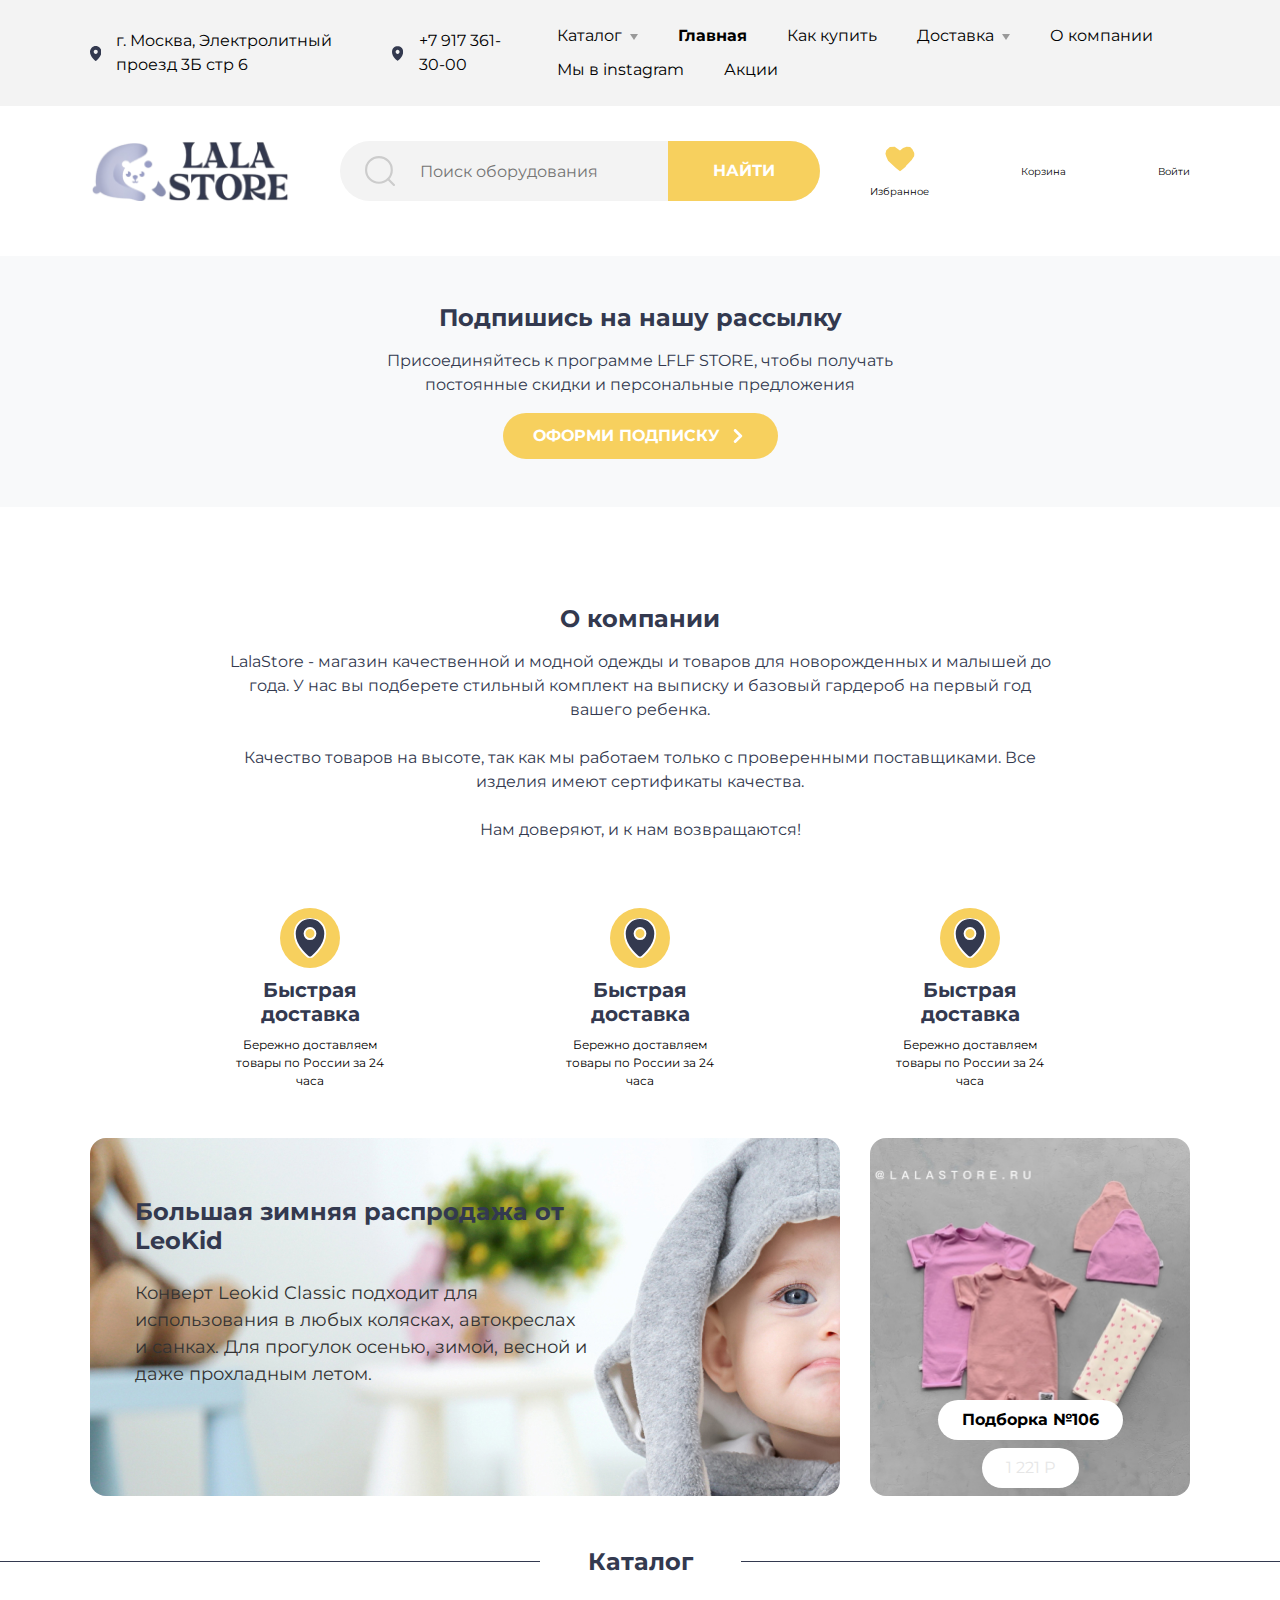
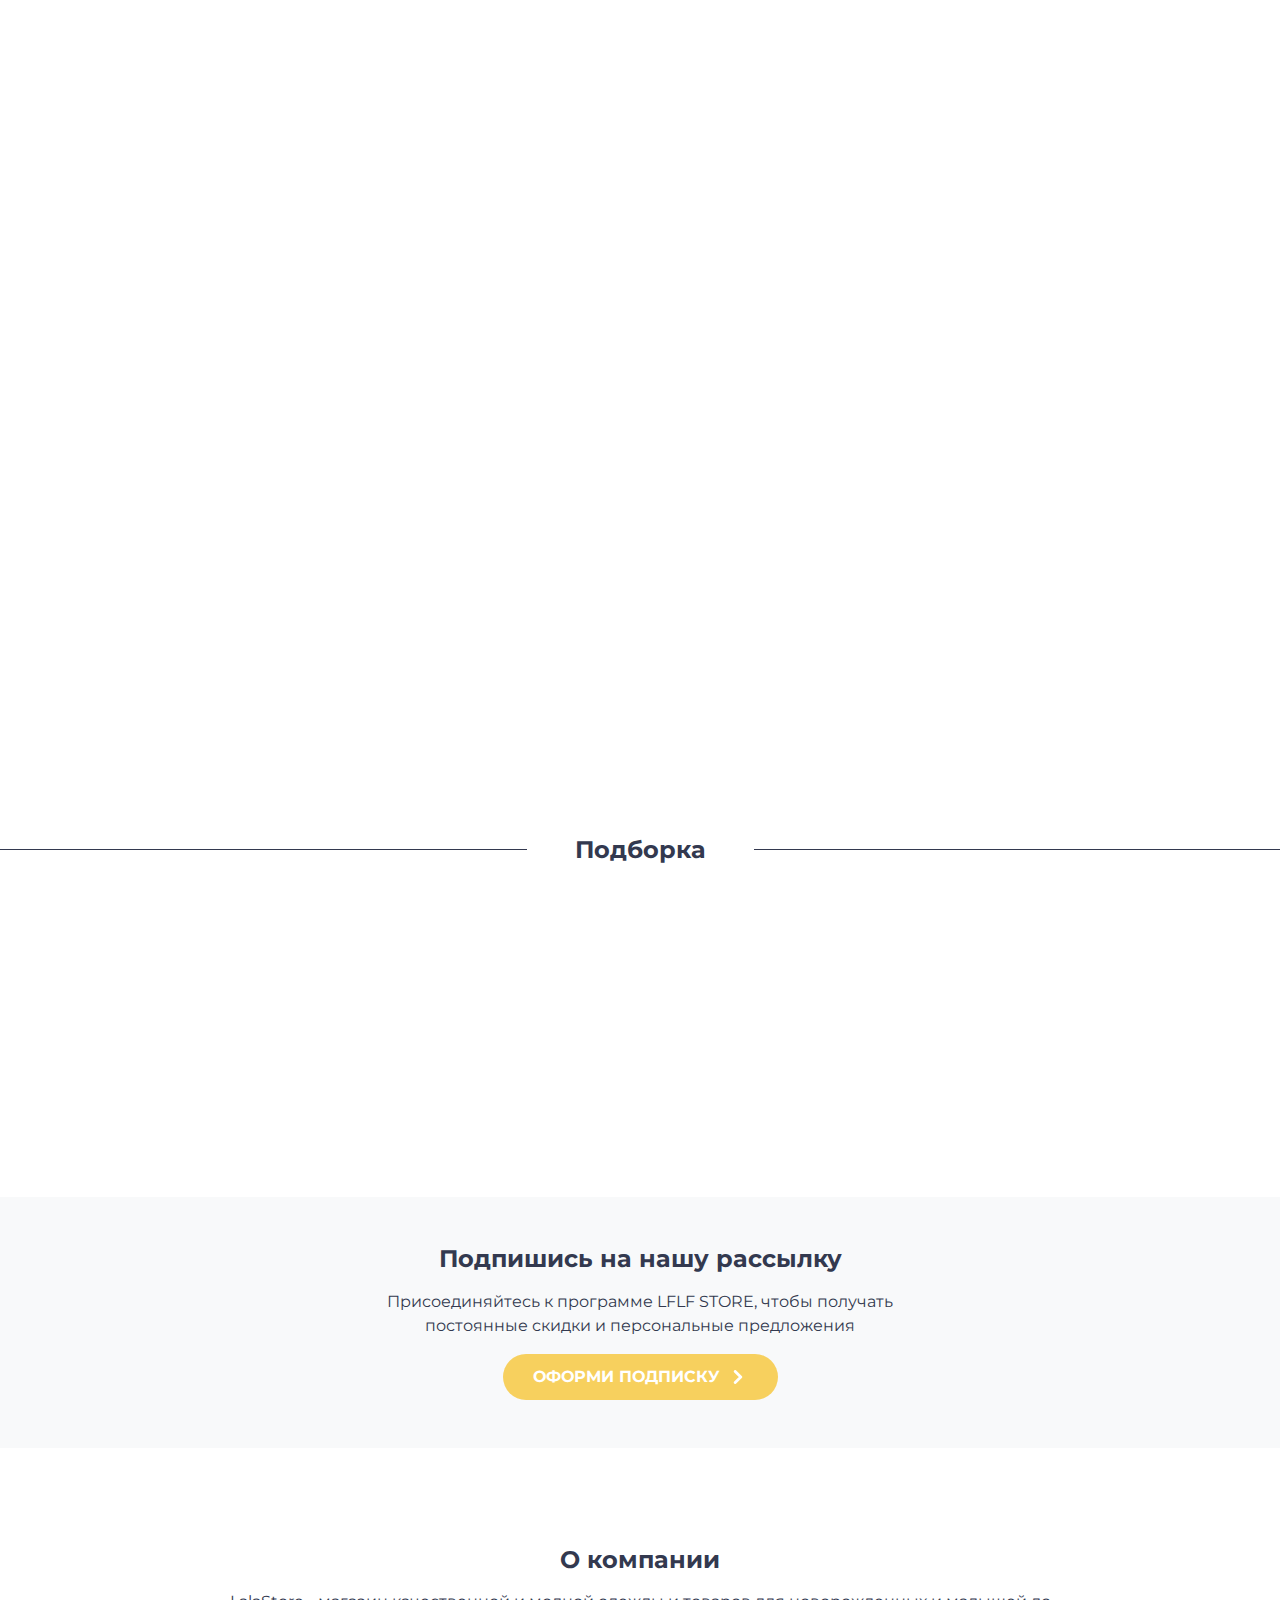
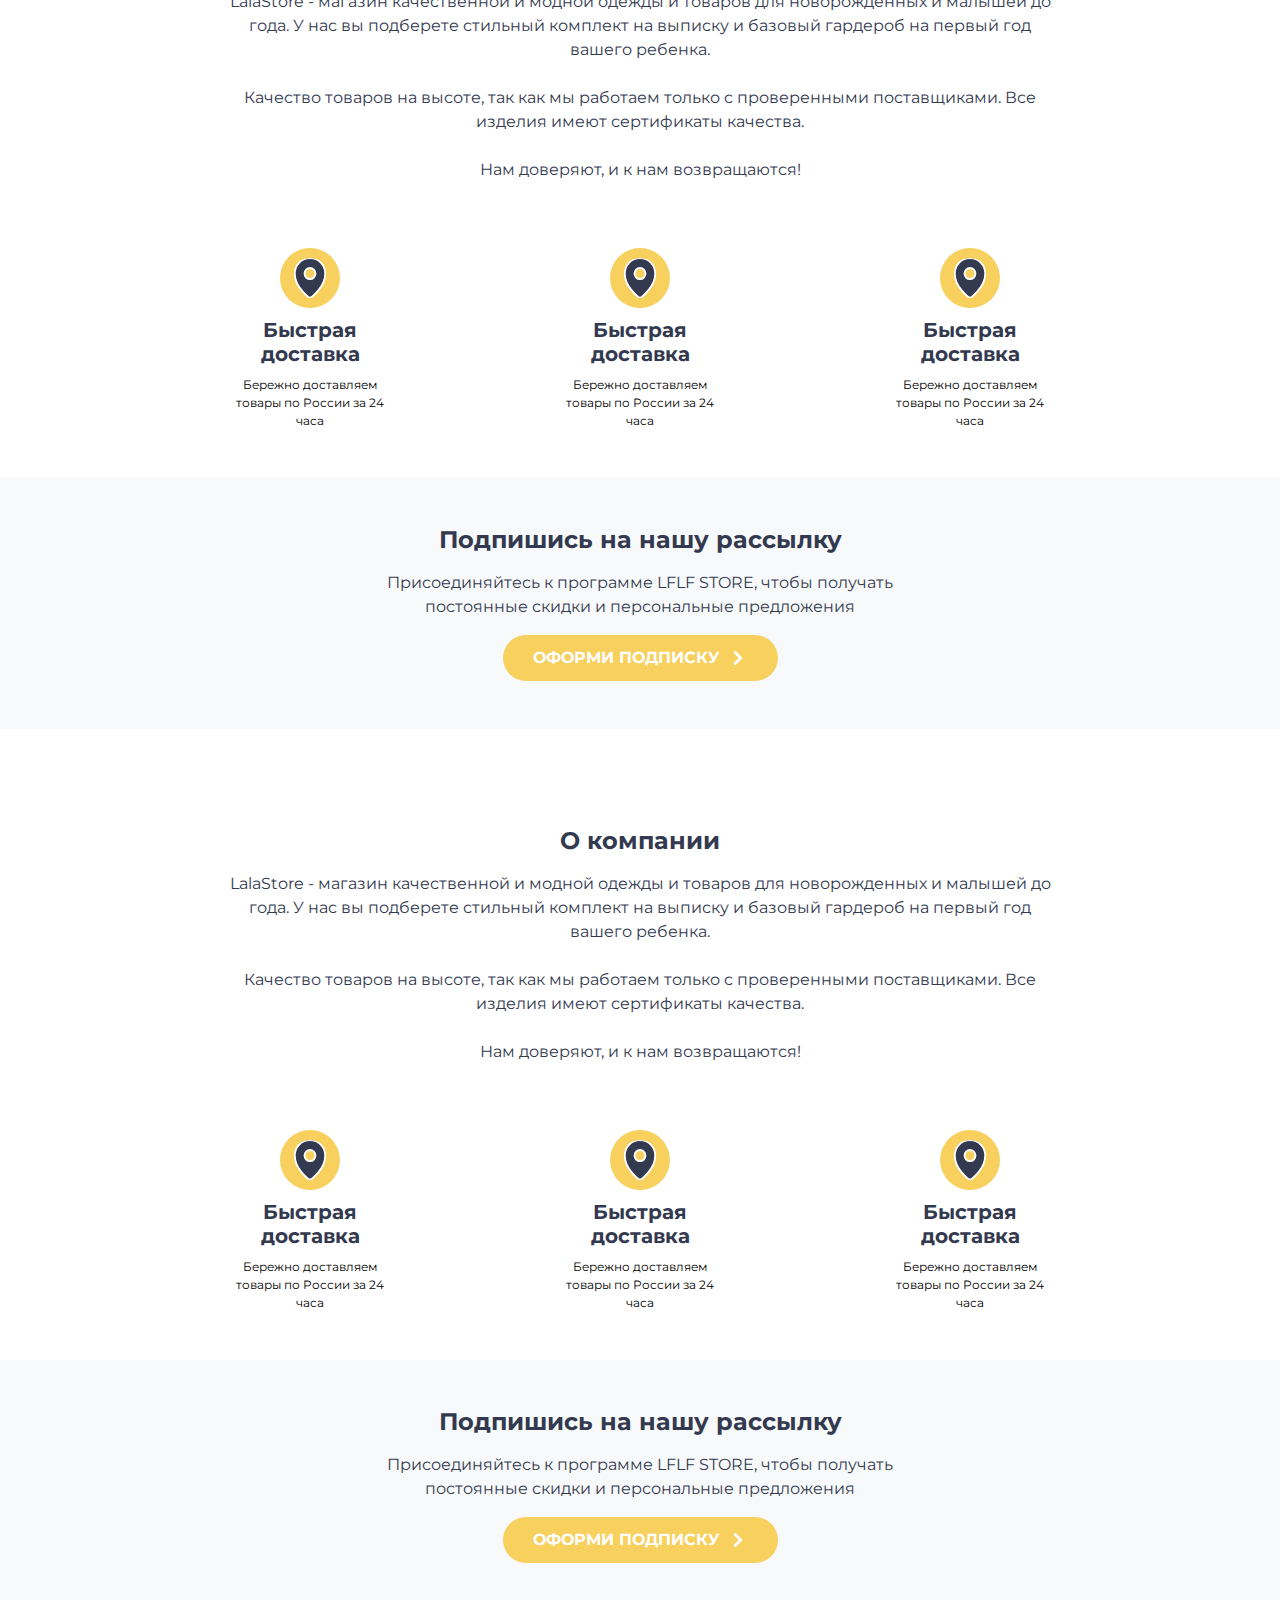
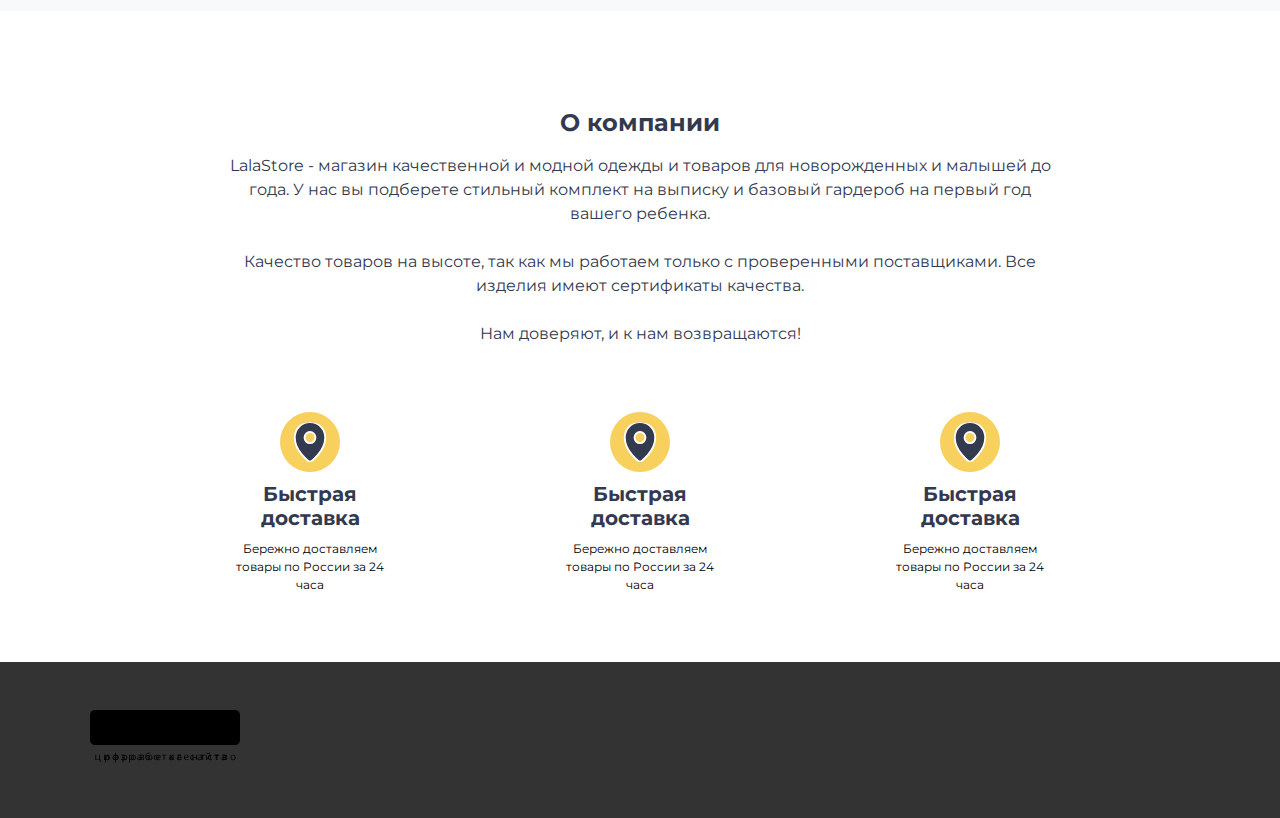
==== assets/index.html @ 89885b4e "first commit" ====
<!DOCTYPE html><html lang="ru"><head><meta charset="utf-8"/><meta name="viewport" content="width=device-width,initial-scale=1,shrink-to-fit=no"/><link rel="preconnect" href="https://fonts.googleapis.com"/><link rel="preconnect" href="https://fonts.gstatic.com" crossorigin="crossorigin"/><link href="css/bootstrap.min.css" rel="stylesheet"/><link href="css/slick.css" rel="stylesheet"/><link href="css/jquery.fancybox.min.css" rel="stylesheet"/><link href="css/styles.min.css" rel="stylesheet"/><link href="css/media.min.css" rel="stylesheet"/><link rel="icon" href="fic.svg" type="image/svg+xml"/><title>Главная страница</title><script src="js/jquery.min.js"></script><script src="js/jquery.fancybox.min.js"></script><script src="js/popper.min.js"></script><script src="js/bootstrap.min.js"></script><script src="js/slick.min.js"></script><script src="js/anime.min.js"></script><script src="js/main.js"></script></head><body class="inner-page"><svg xmlns="http://www.w3.org/2000/svg" style="display:none"><symbol class="bestweb" id="bestweb" viewBox="0 0 151 60"><path class="bw-logo" d="M5.0012 0H145.002C147.752 0 150.002 2.24957 150.002 4.99974V30.0001C150.002 32.7503 147.752 34.9999 145.002 34.9999H5.0012C2.25104 34.9999 0.00146484 32.7503 0.00146484 30.0001V4.99974C0.00146484 2.24957 2.25104 0 5.0012 0V0Z"></path><path class="bw-logo-text" d="M15.0017 11.1831H18.6564C20.3725 11.1831 21.6141 11.434 22.3811 11.9357C23.1482 12.4374 23.5317 13.2286 23.5317 14.312C23.5317 15.0617 23.3174 15.6817 22.8914 16.1687C22.4625 16.6557 21.8403 16.9717 21.0188 17.1163V17.2019C22.9821 17.5296 23.9668 18.539 23.9668 20.2276C23.9668 21.358 23.574 22.2408 22.7919 22.8754C22.0126 23.5098 20.919 23.8259 19.5142 23.8259H15.0017V11.1831V11.1831ZM16.5058 16.5967H18.9827C20.0457 16.5967 20.8105 16.4346 21.2756 16.1069C21.7408 15.782 21.9732 15.233 21.9732 14.4597C21.9732 13.7513 21.7164 13.2405 21.1968 12.9247C20.6775 12.6118 19.8495 12.4522 18.7171 12.4522H16.5058V16.5967V16.5967ZM16.5058 17.8425V22.5716H19.2032C20.2486 22.5716 21.0338 22.3737 21.5625 21.9811C22.0912 21.5854 22.3536 20.9655 22.3536 20.1241C22.3536 19.3389 22.0849 18.7635 21.5444 18.3944C21.0066 18.0257 20.1851 17.8425 19.0793 17.8425H16.5058V17.8425ZM41.0224 23.8259H33.8093V11.1831H41.0224V12.4876H35.3134V16.5612H40.6745V17.8601H35.3134V22.5123H41.0224V23.8259V23.8259ZM58.2528 20.4609C58.2528 21.5738 57.8389 22.4415 57.0143 23.0645C56.1869 23.687 55.0663 23.9999 53.6493 23.9999C52.1183 23.9999 50.9374 23.8052 50.1125 23.4186V22.0018C50.6412 22.2201 51.2212 22.3944 51.8462 22.5211C52.4715 22.6481 53.0909 22.7099 53.7037 22.7099C54.7066 22.7099 55.4618 22.5242 55.9695 22.152C56.4769 21.7801 56.7303 21.2637 56.7303 20.5995C56.7303 20.1627 56.6399 19.8024 56.4616 19.5221C56.2804 19.2446 55.9783 18.9849 55.5584 18.7485C55.1358 18.5126 54.4954 18.2439 53.6343 17.946C52.4293 17.5236 51.5684 17.0247 51.055 16.449C50.5383 15.8736 50.2786 15.1207 50.2786 14.191C50.2786 13.217 50.6534 12.4434 51.4023 11.8649C52.1515 11.2894 53.1422 11 54.3775 11C55.661 11 56.8454 11.2302 57.9237 11.6939L57.4554 12.9721C56.3893 12.535 55.3501 12.3167 54.3412 12.3167C53.5439 12.3167 52.9217 12.482 52.4746 12.8153C52.0248 13.1521 51.8011 13.6152 51.8011 14.2088C51.8011 14.6485 51.8825 15.0056 52.0486 15.286C52.2147 15.5666 52.4928 15.8234 52.8854 16.0564C53.2782 16.2897 53.8792 16.5465 54.6856 16.83C56.042 17.3023 56.9783 17.8099 57.4854 18.3502C57.9962 18.8933 58.2528 19.5961 58.2528 20.4609V20.4609ZM71.9435 23.8259H70.4394V12.4876H66.3433V11.1831H76.0423V12.4876H71.9434V23.8259H71.9435ZM96.3421 23.8259H94.8559L92.2463 15.3599C92.1222 14.9852 91.9833 14.5127 91.8293 13.9401C91.6754 13.3703 91.5969 13.0279 91.5907 12.9128C91.4608 13.6745 91.2556 14.507 90.9716 15.4101L88.4402 23.8259H86.9543L83.5108 11.1831H85.1024L87.1473 18.9908C87.4314 20.0858 87.6369 21.0777 87.7667 21.9663C87.9269 20.9124 88.1624 19.8792 88.4765 18.8698L90.7936 11.1831H92.388L94.8196 18.9406C95.1036 19.8319 95.3423 20.8413 95.5385 21.9663C95.6502 21.1486 95.8619 20.1508 96.1729 18.973L98.2084 11.1831H99.8035L96.3421 23.8259ZM116.107 23.8259H108.894V11.1831H116.107V12.4876H110.398V16.5612H115.759V17.8601H110.398V22.5123H116.107V23.8259V23.8259ZM126.037 11.1831H129.691C131.407 11.1831 132.649 11.4339 133.416 11.9357C134.183 12.4374 134.567 13.2286 134.567 14.312C134.567 15.0617 134.352 15.6817 133.926 16.1687C133.498 16.6556 132.875 16.9717 132.054 17.1163V17.2019C134.017 17.5296 135.002 18.539 135.002 20.2276C135.002 21.358 134.609 22.2407 133.827 22.8754C133.047 23.5098 131.954 23.8259 130.549 23.8259H126.037V11.1831V11.1831ZM127.541 16.5967H130.018C131.081 16.5967 131.845 16.4345 132.31 16.1069C132.776 15.782 133.008 15.2329 133.008 14.4596C133.008 13.7513 132.751 13.2405 132.232 12.9247C131.713 12.6117 130.885 12.4521 129.752 12.4521H127.541V16.5967V16.5967ZM127.541 17.8425V22.5715H130.239C131.283 22.5715 132.069 22.3737 132.597 21.9811C133.126 21.5854 133.389 20.9654 133.389 20.1241C133.389 19.3389 133.12 18.7635 132.579 18.3944C132.042 18.0256 131.22 17.8425 130.114 17.8425H127.541V17.8425Z"></path><path class="bw-text" d="M10.5589 51.9481H9.749V50.0983H5.34058V44.7464H6.15043V49.3998H8.99215V44.7464H9.80229V49.3998H10.5589V51.9481ZM14.8457 44.7465V48.1398L14.8105 49.0282L14.7958 49.3065L17.6922 44.7465H18.7022V50.0983H17.9457V46.8265L17.9607 46.1816L17.9839 45.5484L15.094 50.0983H14.084V44.7465H14.8457V44.7465ZM28.6374 47.4181C28.6374 48.2283 28.4075 48.8731 27.9474 49.3533C27.4857 49.8332 26.8425 50.1082 26.0156 50.1765V52.5001H25.214V50.1765C24.4073 50.115 23.7692 49.8383 23.3006 49.3465C22.8323 48.855 22.5973 48.2115 22.5973 47.4181C22.5973 46.6066 22.8306 45.9634 23.2975 45.4832C23.7658 45.005 24.4141 44.7331 25.2441 44.6682V42.5H26.0156V44.6682C26.8323 44.7433 27.4741 45.0248 27.9392 45.5132C28.4041 46.0016 28.6374 46.6366 28.6374 47.4181L28.6374 47.4181ZM23.4475 47.4181C23.4475 48.0432 23.5906 48.5333 23.8775 48.8865C24.164 49.2416 24.619 49.4483 25.244 49.5067V45.3466C24.6425 45.4032 24.1924 45.5983 23.8942 45.935C23.5957 46.2732 23.4474 46.7667 23.4474 47.4181L23.4475 47.4181ZM27.7975 47.4181C27.7975 46.1717 27.2042 45.4832 26.0156 45.3565V49.5067C26.6342 49.4449 27.0857 49.2365 27.3709 48.8833C27.6558 48.5282 27.7975 48.04 27.7975 47.4181L27.7975 47.4181ZM35.0275 50.1966C34.6792 50.1966 34.3608 50.1317 34.0726 50.0033C33.7843 49.8749 33.5425 49.6765 33.3474 49.41H33.2893C33.3276 49.7215 33.3474 50.0183 33.3474 50.2984V52.5001H32.5376V44.7465H33.1958L33.3092 45.4798H33.3474C33.5558 45.1867 33.7976 44.9749 34.0743 44.8448C34.3509 44.715 34.6692 44.6481 35.0275 44.6481C35.7376 44.6481 36.2841 44.8916 36.6708 45.3766C37.056 45.8616 37.2493 46.5416 37.2493 47.4181C37.2493 48.2966 37.0526 48.98 36.6609 49.4667C36.2677 49.9531 35.7243 50.1966 35.0275 50.1966ZM34.9093 45.3383C34.3625 45.3383 33.9677 45.4883 33.7242 45.7916C33.4792 46.0949 33.3542 46.5765 33.3474 47.2367V47.4181C33.3474 48.1699 33.4724 48.7082 33.7242 49.0316C33.9742 49.355 34.3759 49.5166 34.9292 49.5166C35.3926 49.5166 35.7543 49.3298 36.016 48.9551C36.2776 48.5817 36.4091 48.065 36.4091 47.4082C36.4091 46.7398 36.2776 46.2281 36.016 45.8715C35.7543 45.5149 35.3858 45.3383 34.9093 45.3383V45.3383ZM45.7677 47.4181C45.7677 48.29 45.5477 48.9715 45.1095 49.4616C44.6696 49.9517 44.0629 50.1966 43.2879 50.1966C42.8095 50.1966 42.3845 50.0832 42.0129 49.8582C41.6427 49.6348 41.3561 49.3117 41.1546 48.8916C40.9511 48.4715 40.851 47.9799 40.851 47.4181C40.851 46.545 41.0696 45.865 41.5061 45.3783C41.9412 44.8916 42.5478 44.6481 43.3211 44.6481C44.0712 44.6481 44.6645 44.8981 45.1061 45.3964C45.5477 45.8948 45.7677 46.5683 45.7677 47.4181V47.4181ZM41.6912 47.4181C41.6912 48.1015 41.8278 48.6217 42.1011 48.98C42.3743 49.3383 42.776 49.5166 43.3078 49.5166C43.8379 49.5166 44.2412 49.3383 44.5162 48.9834C44.7912 48.6265 44.9278 48.1049 44.9278 47.4181C44.9278 46.7367 44.7912 46.2199 44.5162 45.8667C44.2413 45.5149 43.8345 45.3383 43.2979 45.3383C42.7661 45.3383 42.3661 45.5115 42.0963 45.8599C41.8261 46.2083 41.6912 46.7282 41.6912 47.4181V47.4181ZM54.0131 46.0898C54.0131 46.4382 53.913 46.7015 53.7129 46.8832C53.5131 47.0632 53.2313 47.1848 52.8713 47.2466V47.29C53.3262 47.3532 53.6596 47.4867 53.8696 47.6917C54.0797 47.8966 54.1846 48.1801 54.1846 48.5401C54.1846 49.0384 54.0012 49.4233 53.6347 49.6932C53.2679 49.9633 52.7347 50.0983 52.0314 50.0983H49.673V44.7465H52.0212C53.3495 44.7465 54.0131 45.1949 54.0131 46.0898V46.0898ZM53.373 48.4865C53.373 48.1965 53.263 47.9865 53.0445 47.8549C52.8245 47.7231 52.4597 47.6565 51.9529 47.6565H50.4828V49.4199H51.973C52.9061 49.4199 53.373 49.1081 53.373 48.4865ZM53.2231 46.1683C53.2231 45.9067 53.1213 45.7233 52.9212 45.6133C52.7213 45.505 52.418 45.45 52.0113 45.45H50.4828V46.9583H51.8545C52.3562 46.9583 52.7097 46.8965 52.9147 46.7732C53.1196 46.6499 53.2231 46.4484 53.2231 46.1683V46.1683ZM62.4629 47.4181C62.4629 48.29 62.2429 48.9715 61.8047 49.4616C61.3647 49.9517 60.7581 50.1966 59.9831 50.1966C59.5047 50.1966 59.0797 50.0832 58.7081 49.8582C58.3379 49.6348 58.0513 49.3117 57.8498 48.8916C57.6463 48.4715 57.5462 47.9799 57.5462 47.4181C57.5462 46.545 57.7647 45.865 58.2013 45.3783C58.6364 44.8916 59.243 44.6481 60.0163 44.6481C60.7663 44.6481 61.3597 44.8981 61.8013 45.3964C62.2429 45.8948 62.4629 46.5683 62.4629 47.4181V47.4181ZM58.3864 47.4181C58.3864 48.1015 58.523 48.6217 58.7963 48.98C59.0695 49.3383 59.4712 49.5166 60.003 49.5166C60.5331 49.5166 60.9364 49.3383 61.2114 48.9834C61.4863 48.6265 61.623 48.1049 61.623 47.4181C61.623 46.7367 61.4863 46.2199 61.2114 45.8667C60.9364 45.5149 60.5297 45.3383 59.9931 45.3383C59.4613 45.3383 59.0613 45.5115 58.7915 45.8599C58.5213 46.2083 58.3864 46.7282 58.3864 47.4181L58.3864 47.4181ZM68.6283 50.1966C67.8365 50.1966 67.2132 49.9548 66.7565 49.4732C66.2982 48.9916 66.0697 48.3232 66.0697 47.4666C66.0697 46.6032 66.2815 45.9183 66.7064 45.4098C67.1316 44.9032 67.7016 44.6481 68.4182 44.6481C69.0883 44.6481 69.6198 44.8698 70.0099 45.31C70.4016 45.7516 70.5966 46.3333 70.5966 47.0567V47.5683H66.9099C66.9266 48.1965 67.0848 48.6733 67.385 48.9998C67.6866 49.325 68.1115 49.4883 68.6583 49.4883C69.2332 49.4883 69.8032 49.3683 70.3665 49.1266V49.85C70.0799 49.9733 69.8097 50.0617 69.5532 50.115C69.2981 50.1683 68.99 50.1966 68.6283 50.1966ZM68.4083 45.3281C67.9783 45.3281 67.6364 45.4682 67.3816 45.7482C67.1248 46.0283 66.9748 46.4149 66.9297 46.9099H69.7264C69.7264 46.3982 69.6133 46.0065 69.3848 45.7349C69.1566 45.4633 68.8315 45.3281 68.4083 45.3281ZM82.948 50.0983L82.7882 49.3366H82.7482C82.4815 49.6717 82.2147 49.8981 81.9497 50.0183C81.6849 50.1365 81.3533 50.1966 80.9564 50.1966C80.4263 50.1966 80.0099 50.06 79.7081 49.785C79.4081 49.5115 79.2565 49.1232 79.2565 48.6183C79.2565 47.5383 80.1213 46.9717 81.8499 46.9198L82.7581 46.89V46.5584C82.7581 46.1383 82.6683 45.8282 82.4866 45.6283C82.3066 45.4282 82.0183 45.3281 81.6197 45.3281C81.1747 45.3281 80.6698 45.465 80.1066 45.7383L79.858 45.1184C80.1213 44.9749 80.4099 44.8616 80.7248 44.7816C81.0381 44.7 81.3533 44.6583 81.6699 44.6583C82.3066 44.6583 82.78 44.8 83.0881 45.0832C83.3948 45.3667 83.5498 45.8216 83.5498 46.4467V50.0983H82.9481L82.948 50.0983ZM81.118 49.5265C81.6214 49.5265 82.0183 49.3882 82.3066 49.1115C82.5948 48.8349 82.7383 48.4482 82.7383 47.9499V47.4666L81.9281 47.5C81.2833 47.5233 80.8181 47.6233 80.5349 47.8016C80.2497 47.9782 80.1066 48.2549 80.1066 48.6282C80.1066 48.9216 80.1948 49.145 80.3731 49.2983C80.5499 49.45 80.7982 49.5265 81.118 49.5265ZM90.9247 45.4398H88.513V50.0983H87.7031V44.7465H90.9247V45.4398H90.9247ZM96.63 50.1966C95.8383 50.1966 95.215 49.9548 94.7583 49.4732C94.2999 48.9916 94.0715 48.3232 94.0715 47.4666C94.0715 46.6032 94.2832 45.9183 94.7081 45.4098C95.1333 44.9032 95.7034 44.6481 96.42 44.6481C97.0901 44.6481 97.6216 44.8698 98.0116 45.31C98.4034 45.7516 98.5984 46.3333 98.5984 47.0567V47.5683H94.9116C94.9284 48.1965 95.0866 48.6733 95.3867 48.9998C95.6884 49.325 96.1132 49.4883 96.66 49.4883C97.2349 49.4883 97.805 49.3683 98.3682 49.1266V49.85C98.0816 49.9733 97.8115 50.0617 97.5549 50.115C97.2998 50.1683 96.9917 50.1966 96.63 50.1966ZM96.41 45.3281C95.98 45.3281 95.6382 45.4682 95.3833 45.7482C95.1265 46.0283 94.9765 46.4149 94.9315 46.9099H97.7281C97.7281 46.3982 97.615 46.0065 97.3866 45.7349C97.1584 45.4633 96.8333 45.3281 96.41 45.3281ZM103.273 44.7465V46.9884H106.272V44.7465H107.082V50.0983H106.272V47.6866H103.273V50.0983H102.463V44.7465H103.273ZM114.893 45.4398H113.155V50.0983H112.343V45.4398H110.625V44.7465H114.893V45.4398ZM120.477 50.1966C119.702 50.1966 119.102 49.9582 118.677 49.48C118.252 49.0032 118.04 48.3283 118.04 47.4567C118.04 46.5615 118.255 45.8698 118.687 45.3817C119.119 44.8933 119.733 44.6481 120.53 44.6481C120.787 44.6481 121.045 44.6764 121.302 44.7314C121.558 44.7867 121.76 44.8533 121.907 44.9265L121.658 45.6167C121.478 45.545 121.283 45.4849 121.072 45.4381C120.86 45.3899 120.673 45.3667 120.51 45.3667C119.424 45.3667 118.88 46.06 118.88 47.4465C118.88 48.1049 119.012 48.6084 119.279 48.9599C119.544 49.3117 119.937 49.4882 120.457 49.4882C120.904 49.4882 121.36 49.3916 121.829 49.2V49.9183C121.472 50.1034 121.02 50.1966 120.477 50.1966V50.1966ZM129.19 45.4398H127.452V50.0983H126.64V45.4398H124.922V44.7465H129.19V45.4398ZM137.074 46.0898C137.074 46.4382 136.974 46.7015 136.774 46.8832C136.574 47.0632 136.292 47.1848 135.932 47.2466V47.29C136.387 47.3532 136.72 47.4867 136.93 47.6917C137.14 47.8966 137.245 48.1801 137.245 48.5401C137.245 49.0384 137.062 49.4233 136.695 49.6932C136.329 49.9633 135.795 50.0983 135.092 50.0983H132.734V44.7465H135.082C136.41 44.7465 137.074 45.1949 137.074 46.0898V46.0898ZM136.434 48.4865C136.434 48.1965 136.324 47.9865 136.105 47.8549C135.885 47.7231 135.52 47.6565 135.014 47.6565H133.544V49.4199H135.034C135.967 49.4199 136.434 49.1081 136.434 48.4865ZM136.284 46.1683C136.284 45.9067 136.182 45.7233 135.982 45.6133C135.782 45.505 135.479 45.45 135.072 45.45H133.544V46.9583H134.915C135.417 46.9583 135.77 46.8965 135.975 46.7732C136.18 46.6499 136.284 46.4484 136.284 46.1683V46.1683ZM145.524 47.4181C145.524 48.29 145.304 48.9715 144.865 49.4616C144.425 49.9517 143.819 50.1966 143.044 50.1966C142.565 50.1966 142.14 50.0832 141.769 49.8582C141.399 49.6348 141.112 49.3116 140.911 48.8916C140.707 48.4715 140.607 47.9799 140.607 47.4181C140.607 46.545 140.825 45.865 141.262 45.3783C141.697 44.8916 142.304 44.6481 143.077 44.6481C143.827 44.6481 144.42 44.8981 144.862 45.3964C145.304 45.8948 145.524 46.5683 145.524 47.4181V47.4181ZM141.447 47.4181C141.447 48.1015 141.584 48.6217 141.857 48.98C142.13 49.3383 142.532 49.5166 143.064 49.5166C143.594 49.5166 143.997 49.3383 144.272 48.9834C144.547 48.6265 144.684 48.1049 144.684 47.4181C144.684 46.7367 144.547 46.2199 144.272 45.8667C143.997 45.5149 143.59 45.3383 143.054 45.3383C142.522 45.3383 142.122 45.5115 141.852 45.8599C141.582 46.2083 141.447 46.7282 141.447 47.4181V47.4181Z"></path><path class="bw-text-hover" d="M17.5637 50.1966C17.2153 50.1966 16.897 50.1317 16.6087 50.0033C16.3204 49.8749 16.0786 49.6765 15.8836 49.41H15.8255C15.8637 49.7216 15.8836 50.0184 15.8836 50.2984V52.5001H15.0737V44.7465H15.7319L15.8453 45.4798H15.8836C16.0919 45.1867 16.3337 44.9749 16.6104 44.8448C16.8871 44.715 17.2054 44.6481 17.5637 44.6481C18.2738 44.6481 18.8203 44.8916 19.2069 45.3766C19.5921 45.8616 19.7855 46.5417 19.7855 47.4181C19.7855 48.2966 19.5887 48.98 19.197 49.4667C18.8038 49.9531 18.2604 50.1966 17.5637 50.1966ZM17.4455 45.3384C16.8987 45.3384 16.5038 45.4883 16.2603 45.7916C16.0154 46.0949 15.8904 46.5765 15.8836 47.2367V47.4181C15.8836 48.1699 16.0086 48.7082 16.2603 49.0316C16.5103 49.355 16.912 49.5166 17.4653 49.5166C17.9288 49.5166 18.2905 49.3298 18.5521 48.9551C18.8138 48.5818 18.9453 48.065 18.9453 47.4082C18.9453 46.7398 18.8138 46.2281 18.5521 45.8715C18.2905 45.5149 17.922 45.3383 17.4455 45.3383V45.3384ZM26.9755 50.0983L26.8157 49.3366H26.7757C26.509 49.6717 26.2422 49.8982 25.9772 50.0183C25.7124 50.1365 25.3808 50.1966 24.9839 50.1966C24.4538 50.1966 24.0374 50.06 23.7355 49.7851C23.4356 49.5115 23.284 49.1232 23.284 48.6183C23.284 47.5383 24.1488 46.9717 25.8774 46.9198L26.7856 46.89V46.5584C26.7856 46.1383 26.6958 45.8282 26.5141 45.6283C26.3341 45.4282 26.0458 45.3282 25.6472 45.3282C25.2022 45.3282 24.6973 45.4651 24.1341 45.7383L23.8855 45.1184C24.1488 44.975 24.4374 44.8616 24.7523 44.7816C25.0656 44.7 25.3808 44.6583 25.6974 44.6583C26.3341 44.6583 26.8074 44.8001 27.1156 45.0832C27.4223 45.3667 27.5773 45.8217 27.5773 46.4467V50.0983H26.9755ZM25.1455 49.5265C25.6489 49.5265 26.0458 49.3882 26.3341 49.1115C26.6223 48.8349 26.7658 48.4482 26.7658 47.9499V47.4666L25.9556 47.5C25.3107 47.5233 24.8456 47.6234 24.5624 47.8017C24.2772 47.9783 24.1341 48.2549 24.1341 48.6282C24.1341 48.9216 24.2222 49.145 24.4005 49.2984C24.5774 49.45 24.8257 49.5265 25.1455 49.5265ZM32.7506 46.9683C33.7622 46.9683 34.2691 46.6882 34.2691 46.1284C34.2691 45.6017 33.8589 45.3384 33.0388 45.3384C32.7874 45.3384 32.5606 45.3599 32.3557 45.4067C32.1508 45.4515 31.8806 45.5433 31.549 45.6799L31.2607 45.02C31.814 44.7731 32.4189 44.6481 33.0723 44.6481C33.6874 44.6481 34.1724 44.7748 34.5273 45.0282C34.8822 45.28 35.0605 45.6232 35.0605 46.0601C35.0605 46.6599 34.7257 47.0516 34.059 47.2367V47.2767C34.4689 47.3966 34.7691 47.5684 34.9573 47.7917C35.1456 48.0148 35.2405 48.2932 35.2405 48.6282C35.2405 49.1232 35.0407 49.5084 34.6424 49.7834C34.2438 50.0583 33.6922 50.1966 32.989 50.1966C32.2191 50.1966 31.6224 50.0799 31.2023 49.85V49.1067C31.799 49.3865 32.4008 49.5265 33.0091 49.5265C33.4774 49.5265 33.8323 49.4466 34.0707 49.285C34.3108 49.1249 34.4307 48.8916 34.4307 48.59C34.4307 47.9683 33.9241 47.6565 32.9124 47.6565H32.1689V46.9683H32.7506H32.7506ZM41.5323 50.1966C41.1839 50.1966 40.8656 50.1317 40.5773 50.0033C40.289 49.8749 40.0472 49.6765 39.8522 49.41H39.7941C39.8324 49.7216 39.8522 50.0184 39.8522 50.2984V52.5001H39.0423V44.7465H39.7005L39.8139 45.4798H39.8522C40.0605 45.1867 40.3023 44.9749 40.579 44.8448C40.8557 44.715 41.174 44.6481 41.5323 44.6481C42.2424 44.6481 42.7889 44.8916 43.1755 45.3766C43.5607 45.8616 43.7541 46.5417 43.7541 47.4181C43.7541 48.2966 43.5573 48.98 43.1656 49.4667C42.7724 49.9531 42.229 50.1966 41.5323 50.1966ZM41.4141 45.3384C40.8673 45.3384 40.4724 45.4883 40.2289 45.7916C39.984 46.0949 39.859 46.5765 39.8522 47.2367V47.4181C39.8522 48.1699 39.9772 48.7082 40.2289 49.0316C40.4789 49.355 40.8806 49.5166 41.4339 49.5166C41.8974 49.5166 42.2591 49.3298 42.5207 48.9551C42.7824 48.5818 42.9139 48.065 42.9139 47.4082C42.9139 46.7398 42.7824 46.2281 42.5207 45.8715C42.2591 45.5149 41.8906 45.3383 41.4141 45.3383V45.3384ZM50.9442 50.0983L50.7843 49.3366H50.7443C50.4776 49.6717 50.2108 49.8982 49.9458 50.0183C49.681 50.1365 49.3494 50.1966 48.9525 50.1966C48.4225 50.1966 48.006 50.06 47.7041 49.7851C47.4042 49.5115 47.2526 49.1232 47.2526 48.6183C47.2526 47.5383 48.1174 46.9717 49.846 46.9198L50.7542 46.89V46.5584C50.7542 46.1383 50.6644 45.8282 50.4827 45.6283C50.3027 45.4282 50.0144 45.3282 49.6158 45.3282C49.1708 45.3282 48.6659 45.4651 48.1027 45.7383L47.8541 45.1184C48.1174 44.975 48.406 44.8616 48.7209 44.7816C49.0342 44.7 49.3494 44.6583 49.666 44.6583C50.3027 44.6583 50.776 44.8001 51.0842 45.0832C51.3909 45.3667 51.546 45.8217 51.546 46.4467V50.0983H50.9442ZM49.1141 49.5265C49.6175 49.5265 50.0144 49.3882 50.3027 49.1115C50.591 48.8349 50.7344 48.4482 50.7344 47.9499V47.4666L49.9242 47.5C49.2793 47.5233 48.8142 47.6234 48.531 47.8017C48.2458 47.9783 48.1027 48.2549 48.1027 48.6282C48.1027 48.9216 48.1908 49.145 48.3691 49.2984C48.546 49.45 48.7943 49.5265 49.1141 49.5265H49.1141ZM55.4209 46.89C55.4209 45.7182 55.5927 44.8049 55.9377 44.1484C56.2826 43.4933 56.8292 43.0831 57.5792 42.9198C58.5093 42.7217 59.3293 42.5615 60.0394 42.4365L60.191 43.15C59.0609 43.3382 58.2541 43.4882 57.7691 43.5999C57.2977 43.7064 56.9425 43.9599 56.7075 44.3615C56.4709 44.7615 56.341 45.3066 56.3192 45.9966H56.3776C56.5791 45.7233 56.8394 45.5081 57.1591 45.3517C57.4777 45.1966 57.8108 45.1184 58.1592 45.1184C58.8177 45.1184 59.3293 45.3315 59.6975 45.7582C60.066 46.1834 60.2492 46.7749 60.2492 47.5298C60.2492 48.3666 60.036 49.02 59.6094 49.49C59.1825 49.96 58.5892 50.1966 57.8275 50.1966C57.076 50.1966 56.4859 49.9084 56.0593 49.3315C55.6343 48.7549 55.4209 47.9417 55.4209 46.89ZM57.9009 49.5166C58.8942 49.5166 59.3891 48.8834 59.3891 47.6182C59.3891 46.4098 58.9392 45.8066 58.0375 45.8066C57.7909 45.8066 57.5509 45.8582 57.3227 45.96C57.0925 46.0632 56.8824 46.1984 56.6925 46.3682C56.5026 46.5365 56.3543 46.7117 56.2509 46.89C56.2509 47.7467 56.3858 48.3983 56.6559 48.8465C56.9258 49.2932 57.3408 49.5166 57.9009 49.5166V49.5166ZM68.7627 47.4181C68.7627 48.2901 68.5427 48.9715 68.1045 49.4616C67.6645 49.9517 67.0579 50.1966 66.2829 50.1966C65.8044 50.1966 65.3795 50.0833 65.0079 49.8582C64.6377 49.6348 64.3511 49.3117 64.1496 48.8916C63.946 48.4715 63.846 47.98 63.846 47.4181C63.846 46.5451 64.0645 45.865 64.5011 45.3783C64.9362 44.8916 65.5428 44.6481 66.3161 44.6481C67.0661 44.6481 67.6594 44.8981 68.1011 45.3965C68.5427 45.8948 68.7627 46.5683 68.7627 47.4181ZM64.6862 47.4181C64.6862 48.1016 64.8228 48.6217 65.096 48.98C65.3693 49.3383 65.771 49.5166 66.3028 49.5166C66.8329 49.5166 67.2362 49.3383 67.5112 48.9834C67.7861 48.6265 67.9228 48.105 67.9228 47.4181C67.9228 46.7367 67.7861 46.2199 67.5112 45.8667C67.2362 45.5149 66.8295 45.3384 66.2929 45.3384C65.7611 45.3384 65.3611 45.5115 65.0913 45.8599C64.8211 46.2083 64.6862 46.7282 64.6862 47.4181ZM76.1778 45.4398H74.4396V50.0983H73.6278V45.4398H71.9097V44.7465H76.1778V45.4398ZM82.8415 44.7465H83.7299L81.4196 47.33L83.9198 50.0983H82.973L80.5313 47.3884V50.0983H79.7214V44.7465H80.5313V47.3498L82.8415 44.7465V44.7465ZM90.6847 50.0983L90.5248 49.3366H90.4848C90.2181 49.6717 89.9514 49.8982 89.6863 50.0183C89.4216 50.1365 89.0899 50.1966 88.6931 50.1966C88.163 50.1966 87.7466 50.06 87.4447 49.7851C87.1448 49.5115 86.9931 49.1232 86.9931 48.6183C86.9931 47.5383 87.858 46.9717 89.5865 46.9198L90.4948 46.89V46.5584C90.4948 46.1383 90.4049 45.8282 90.2232 45.6283C90.0432 45.4282 89.7549 45.3282 89.3564 45.3282C88.9113 45.3282 88.4065 45.4651 87.8432 45.7383L87.5946 45.1184C87.858 44.975 88.1465 44.8616 88.4615 44.7816C88.7747 44.7 89.0899 44.6583 89.4065 44.6583C90.0432 44.6583 90.5166 44.8001 90.8247 45.0832C91.1314 45.3667 91.2865 45.8217 91.2865 46.4467V50.0983H90.6847V50.0983ZM88.8546 49.5265C89.3581 49.5265 89.7549 49.3882 90.0432 49.1115C90.3315 48.8349 90.4749 48.4482 90.4749 47.9499V47.4666L89.6648 47.5C89.0199 47.5233 88.5547 47.6234 88.2715 47.8017C87.9864 47.9783 87.8432 48.2549 87.8432 48.6282C87.8432 48.9216 87.9314 49.145 88.1097 49.2984C88.2866 49.45 88.5349 49.5265 88.8546 49.5265L88.8546 49.5265ZM102.775 50.1966C101.999 50.1966 101.4 49.9583 100.974 49.4801C100.55 49.0033 100.338 48.3283 100.338 47.4567C100.338 46.5615 100.553 45.8699 100.985 45.3817C101.416 44.8933 102.031 44.6481 102.828 44.6481C103.085 44.6481 103.343 44.6765 103.6 44.7315C103.856 44.7867 104.058 44.8533 104.204 44.9265L103.956 45.6167C103.776 45.545 103.581 45.4849 103.37 45.4381C103.158 45.3899 102.971 45.3667 102.808 45.3667C101.721 45.3667 101.178 46.06 101.178 47.4465C101.178 48.105 101.309 48.6084 101.576 48.9599C101.841 49.3117 102.235 49.4883 102.755 49.4883C103.201 49.4883 103.658 49.3916 104.126 49.2V49.9183C103.77 50.1034 103.318 50.1966 102.775 50.1966ZM111.17 50.0983L111.01 49.3366H110.97C110.703 49.6717 110.436 49.8982 110.171 50.0183C109.906 50.1365 109.575 50.1966 109.178 50.1966C108.648 50.1966 108.231 50.06 107.929 49.7851C107.63 49.5115 107.478 49.1232 107.478 48.6183C107.478 47.5383 108.343 46.9717 110.071 46.9198L110.98 46.89V46.5584C110.98 46.1383 110.89 45.8282 110.708 45.6283C110.528 45.4282 110.24 45.3282 109.841 45.3282C109.396 45.3282 108.891 45.4651 108.328 45.7383L108.079 45.1184C108.343 44.975 108.631 44.8616 108.946 44.7816C109.26 44.7 109.575 44.6583 109.891 44.6583C110.528 44.6583 111.001 44.8001 111.31 45.0832C111.616 45.3667 111.771 45.8217 111.771 46.4467V50.0983H111.17V50.0983ZM109.339 49.5265C109.843 49.5265 110.24 49.3882 110.528 49.1115C110.816 48.8349 110.96 48.4482 110.96 47.9499V47.4666L110.15 47.5C109.505 47.5233 109.04 47.6234 108.756 47.8017C108.471 47.9783 108.328 48.2549 108.328 48.6282C108.328 48.9216 108.416 49.145 108.594 49.2984C108.771 49.45 109.02 49.5265 109.339 49.5265L109.339 49.5265ZM116.686 44.7465V48.1398L116.651 49.0282L116.636 49.3066L119.533 44.7465H120.543V50.0983H119.786V46.8265L119.801 46.1817L119.825 45.5484L116.935 50.0983H115.925V44.7465H116.686ZM118.215 44.0384C117.613 44.0384 117.173 43.9216 116.896 43.69C116.62 43.4567 116.465 43.0732 116.433 42.54H117.195C117.223 42.8782 117.311 43.1149 117.46 43.2484C117.608 43.3816 117.866 43.4482 118.235 43.4482C118.57 43.4482 118.818 43.3765 118.978 43.2333C119.14 43.0899 119.238 42.8583 119.275 42.54H120.041C120.001 43.0533 119.838 43.4315 119.548 43.675C119.258 43.9165 118.813 44.0384 118.215 44.0384ZM128.355 45.4398H126.616V50.0983H125.804V45.4398H124.086V44.7465H128.355V45.4398ZM135.188 50.0983L135.028 49.3366H134.988C134.721 49.6717 134.455 49.8982 134.19 50.0183C133.925 50.1365 133.593 50.1966 133.196 50.1966C132.666 50.1966 132.25 50.06 131.948 49.7851C131.648 49.5115 131.496 49.1232 131.496 48.6183C131.496 47.5383 132.361 46.9717 134.09 46.9198L134.998 46.89V46.5584C134.998 46.1383 134.908 45.8282 134.727 45.6283C134.547 45.4282 134.258 45.3282 133.86 45.3282C133.415 45.3282 132.91 45.4651 132.347 45.7383L132.098 45.1184C132.361 44.975 132.65 44.8616 132.965 44.7816C133.278 44.7 133.593 44.6583 133.91 44.6583C134.547 44.6583 135.02 44.8001 135.328 45.0832C135.635 45.3667 135.79 45.8217 135.79 46.4467V50.0983H135.188H135.188ZM133.358 49.5265C133.861 49.5265 134.258 49.3882 134.547 49.1115C134.835 48.8349 134.978 48.4482 134.978 47.9499V47.4666L134.168 47.5C133.523 47.5233 133.058 47.6234 132.775 47.8017C132.49 47.9783 132.347 48.2549 132.347 48.6282C132.347 48.9216 132.435 49.145 132.613 49.2984C132.79 49.45 133.038 49.5265 133.358 49.5265Z"></path></symbol><symbol id="loop" viewBox="0 0 0.821796 0.821796"><circle fill="none" stroke-width="0.0587039" stroke-linecap="round" stroke-linejoin="round" cx="0.381559" cy="0.381559" r="0.352206"></circle><line fill="none" stroke-width="0.0587039" stroke-linecap="round" stroke-linejoin="round" x1="0.631017" y1="0.631017" x2="0.792444" y2="0.792444"></line></symbol><symbol id="pag-left" viewBox="0 0 0.0425541 0.0709229"><polyline fill="none" stroke-width="0.0141854" stroke-linecap="round" stroke-linejoin="round" points="0.0354615,0.0638302 0.00709269,0.0354615 0.0354615,0.00709269 "></polyline></symbol><symbol id="pag-dleft" viewBox="0 0 0.257072 0.160644"><polyline fill="none" stroke-width="0.0321306" stroke-linecap="round" stroke-linejoin="round" points="0.241007,0.144579 0.17675,0.080322 0.241007,0.0160653 "></polyline><polyline fill="none" stroke-width="0.0321306" stroke-linecap="round" stroke-linejoin="round" points="0.080322,0.144579 0.0160653,0.080322 0.080322,0.0160653 "></polyline></symbol><symbol id="pag-right" viewBox="0 0 0.043166 0.0719427"><polyline fill="none" stroke-width="0.0143894" stroke-linecap="round" stroke-linejoin="round" points="0.00719468,0.064748 0.0359714,0.0359714 0.00719468,0.00719468 "></polyline></symbol><symbol id="pag-dright" viewBox="0 0 0.265605 0.165976"><polyline fill="none" stroke-width="0.0331971" stroke-linecap="round" stroke-linejoin="round" points="0.0165986,0.149378 0.0829882,0.0829882 0.0165986,0.0165986 "></polyline><polyline fill="none" stroke-width="0.0331971" stroke-linecap="round" stroke-linejoin="round" points="0.182617,0.149378 0.249007,0.0829882 0.182617,0.0165986 "></polyline></symbol><symbol id="marker" viewBox="0 0 16 21"><path fill-rule="evenodd" clip-rule="evenodd" d="M7.67086 20.8937L8 20.4171L7.67086 20.8937ZM8.32914 20.8937L8.33143 20.8925L8.33714 20.8884L8.35429 20.875L8.42172 20.8254C8.47886 20.7823 8.56229 20.7193 8.66743 20.6364C8.87771 20.4719 9.176 20.2298 9.532 19.9189C10.4665 19.1035 11.3404 18.2182 12.1463 17.2705C14.0366 15.0386 16 11.853 16 8.21117C16 6.03529 15.1577 3.94692 13.6583 2.40688C12.9172 1.64468 12.0357 1.03963 11.0646 0.626557C10.0935 0.213485 9.05201 0.000547374 8 0C6.94803 0.00047096 5.90654 0.213317 4.93546 0.626288C3.96438 1.03926 3.08289 1.6442 2.34171 2.4063C0.840814 3.94985 -0.00100744 6.03685 9.0481e-07 8.21175C9.0481e-07 11.853 1.96343 15.0386 3.85371 17.2705C4.65964 18.2182 5.53348 19.1035 6.468 19.9189C6.82457 20.2298 7.12229 20.4719 7.33257 20.6364C7.43571 20.7176 7.53991 20.7973 7.64514 20.8756L7.66343 20.8884L7.66857 20.8925L7.67086 20.8937C7.868 21.0354 8.132 21.0354 8.32914 20.8937ZM8 20.4171L8.32914 20.8937L8 20.4171ZM10.8571 8.16684C10.8571 8.9404 10.5561 9.68228 10.0203 10.2293C9.48449 10.7763 8.75776 11.0836 8 11.0836C7.24224 11.0836 6.51551 10.7763 5.9797 10.2293C5.44388 9.68228 5.14286 8.9404 5.14286 8.16684C5.14286 7.39327 5.44388 6.65139 5.9797 6.1044C6.51551 5.55741 7.24224 5.25011 8 5.25011C8.75776 5.25011 9.48449 5.55741 10.0203 6.1044C10.5561 6.65139 10.8571 7.39327 10.8571 8.16684Z" fill="#33394F"></path></symbol><symbol id="fav" viewBox="0 0 34 28"><path d="M11 0L16.5 4L17 4.5L20.5 1.5L24.5 0L28.5 0.5L31 3L33 7C33.4 7.8 33.1667 10 33 11L30 15.5C27.8333 17.6667 23.5 22.1 23.5 22.5C23.5 22.9 19.1667 26.3333 17 28L12 24L3.5 16L1.5 11.5L0.5 8L1.5 4L5.5 0.5L11 0Z"></path></symbol><symbol id="cart"></symbol><symbol id="user"></symbol></svg><div class="wrapper"> <header class="header"><div class="header__top"><div class="container"><div class="d-flex justify-content-between align-items-center gap-5 py-4"><div class="header__info d-flex align-items-center gap-4"><div class="contact-item"> <svg width="16px" height="21px"><use xlink:href="#marker"></use></svg><span>г. Москва, Электролитный проезд 3Б стр 6</span></div><div class="contact-item"> <svg width="16px" height="21px"><use xlink:href="#marker"></use></svg><span>+7 917 361-30-00</span></div></div><div class="header__nav"> <ul class="nav"> <li><a class="hover-main dropdown" href="#" type="button" data-bs-toggle="dropdown" aria-expanded="false">Каталог </a><ul class="dropdown-menu"> <li><a class="dropdown-item" href="#">Ссылка</a></li><li><a class="dropdown-item" href="#">Ссылка Длинная</a></li><li><a class="dropdown-item" href="#">Ссылка Очень Очень длинная</a></li><li><a class="dropdown-item" href="#">Ссылка</a></li><li><a class="dropdown-item" href="#">Ссылка</a></li></ul></li><li><a class="hover-main active" href="#">Главная </a></li><li><a class="hover-main" href="#">Как купить </a></li><li><a class="hover-main dropdown" href="#" type="button" data-bs-toggle="dropdown" aria-expanded="false">Доставка</a><ul class="dropdown-menu"> <li><a class="dropdown-item" href="#">Ссылка</a></li><li><a class="dropdown-item" href="#">Ссылка</a></li><li><a class="dropdown-item" href="#">Ссылка</a></li><li><a class="dropdown-item" href="#">Ссылка</a></li><li><a class="dropdown-item" href="#">Ссылка</a></li></ul></li><li><a class="hover-main" href="#">О компании</a></li><li><a class="hover-main" href="#">Мы в instagram</a></li><li><a class="hover-main" href="#">Акции</a></li></ul></div></div></div></div><div class="container"><div class="header__line"> <div class="header__logo"> <a class="logo" href="#"><img src="images/logo.png" alt=""/></a></div><div class="header__search"> <form class="search-form" action="/search/" method="GET"><svg class="icon size--30-25" width="40px" height="40px"><use xlink:href="#loop"></use></svg><input class="hover-outline-second hover-bg-white" type="text" name="q" placeholder="Поиск оборудования"/><button class="hover" type="submit">Найти</button></form></div><div class="header__control"> <div class="control"> <a class="control__item hover hover-main" href="#"><svg class="icon-fill color-accent size--30-25" width="40px" height="40px"><use xlink:href="#fav"></use></svg><span>Избранное</span></a><a class="control__item" href="#"><span>Корзина</span></a><a class="control__item" href="#"><span>Войти</span></a></div></div></div></div></header><main><section class="bg-light"><div class="container"><div class="d-flex flex-column align-items-center gap-3 w-50 mx-auto py-5 text-center"><h4 class="color-main fs--32-24 bold">Подпишись на нашу рассылку</h4><p class="color-main">Присоединяйтесь к программе LFLF STORE, чтобы получать постоянные скидки и персональные предложения</p><a class="btn-main hover-main ease" href="#"> <span class="lh-100">Оформи подписку</span><svg class="icon" width="20px" height="14px"><use xlink:href="#pag-right"></use></svg></a></div></div></section><section class="about"><div class="container"> <div class="d-flex flex-column align-items-center gap-3 w-75 mx-auto py-5 text-center"><h4 class="color-main fs--32-24 bold">О компании</h4><p class="color-main">LalaStore - магазин качественной и модной одежды и товаров для новорожденных и малышей до года. У нас вы подберете стильный комплект на выписку и базовый гардероб на первый год вашего ребенка.<br><br>Качество товаров на высоте, так как мы работаем только с проверенными поставщиками. Все изделия имеют сертификаты качества.
<br><br>Нам доверяют, и к нам возвращаются!</p><div class="about"> <div class="about__item"> <svg class="icon color-white size--60-40" width="40px" height="40px"><use xlink:href="#marker"></use></svg><h5 class="fs--16-12 color-main bold">Быстрая доставка</h5><span class="fs--14-12">Бережно доставляем товары по России за 24 часа</span></div><div class="about__item"> <svg class="icon color-white size--60-40" width="40px" height="40px"><use xlink:href="#marker"></use></svg><h5 class="fs--16-12 color-main bold">Быстрая доставка</h5><span class="fs--14-12">Бережно доставляем товары по России за 24 часа</span></div><div class="about__item"> <svg class="icon color-white size--60-40" width="40px" height="40px"><use xlink:href="#marker"></use></svg><h5 class="fs--16-12 color-main bold">Быстрая доставка</h5><span class="fs--14-12">Бережно доставляем товары по России за 24 часа</span></div></div></div></div></section><div class="container"><div class="main-banner"> <a class="banner banner__lg" href="#"><div class="banner__text"> <h1 class="fs--36-24 color-main bold">Большая зимняя распродажа от LeoKid</h1><span class="fs--18-14 color-dark">Конверт Leokid Classic подходит для использования в любых колясках, автокреслах и санках. Для прогулок осенью, зимой, весной и даже прохладным летом.</span></div></a><a class="banner banner__xs d-flex flex-column justify-content-end align-items-center gap-2 p-2 hover-main" href="#"><div class="bg-white radius-main bold py-2 px-4">Подборка №106</div><div class="bg-white radius-main color-second py-2 px-4">1 221 Р</div></a></div></div><section class="my-5"><div class="seporate mb-4"><span class="color-main fs--36-24 bold text-center px-5">Каталог</span></div><div class="container"><div class="main-catalog"><div><img src="images/cat.jpg" alt=""/><a class="dropdown dropdown--white" href="#" type="button" data-bs-toggle="dropdown" aria-expanded="false">Аксессуары </a><ul class="dropdown-menu"> <li><a class="dropdown-item" href="#">Ссылка</a></li><li><a class="dropdown-item" href="#">Ссылка Длинная</a></li><li><a class="dropdown-item" href="#">Ссылка Очень Очень длинная</a></li><li><a class="dropdown-item" href="#">Ссылка</a></li><li><a class="dropdown-item" href="#">Ссылка</a></li></ul></div><div><img src="images/cat.jpg" alt=""/><a class="dropdown dropdown--white" href="#" type="button" data-bs-toggle="dropdown" aria-expanded="false">Аксессуары </a><ul class="dropdown-menu"> <li><a class="dropdown-item" href="#">Ссылка</a></li><li><a class="dropdown-item" href="#">Ссылка Длинная</a></li><li><a class="dropdown-item" href="#">Ссылка Очень Очень длинная</a></li><li><a class="dropdown-item" href="#">Ссылка</a></li><li><a class="dropdown-item" href="#">Ссылка</a></li></ul></div><div><img src="images/cat.jpg" alt=""/><a class="dropdown dropdown--white" href="#" type="button" data-bs-toggle="dropdown" aria-expanded="false">Аксессуары </a><ul class="dropdown-menu"> <li><a class="dropdown-item" href="#">Ссылка</a></li><li><a class="dropdown-item" href="#">Ссылка Длинная</a></li><li><a class="dropdown-item" href="#">Ссылка Очень Очень длинная</a></li><li><a class="dropdown-item" href="#">Ссылка</a></li><li><a class="dropdown-item" href="#">Ссылка</a></li></ul></div><div><img src="images/cat.jpg" alt=""/><a class="dropdown dropdown--white" href="#" type="button" data-bs-toggle="dropdown" aria-expanded="false">Аксессуары </a><ul class="dropdown-menu"> <li><a class="dropdown-item" href="#">Ссылка</a></li><li><a class="dropdown-item" href="#">Ссылка Длинная</a></li><li><a class="dropdown-item" href="#">Ссылка Очень Очень длинная</a></li><li><a class="dropdown-item" href="#">Ссылка</a></li><li><a class="dropdown-item" href="#">Ссылка</a></li></ul></div><div><img src="images/cat.jpg" alt=""/><a class="dropdown dropdown--white" href="#" type="button" data-bs-toggle="dropdown" aria-expanded="false">Аксессуары </a><ul class="dropdown-menu"> <li><a class="dropdown-item" href="#">Ссылка</a></li><li><a class="dropdown-item" href="#">Ссылка Длинная</a></li><li><a class="dropdown-item" href="#">Ссылка Очень Очень длинная</a></li><li><a class="dropdown-item" href="#">Ссылка</a></li><li><a class="dropdown-item" href="#">Ссылка</a></li></ul></div></div></div></section><section class="my-5"><div class="seporate mb-4"><span class="color-main fs--36-24 bold text-center px-5">Подборка</span></div><div class="container"> <div class="recomend"><a class="recomend-item" href="#"><img src="images/ban2.jpg" alt=""/><span>Подборка №106</span></a><a class="recomend-item" href="#"><img src="images/ban2.jpg" alt=""/><span>Подборка №106</span></a><a class="recomend-item" href="#"><img src="images/ban2.jpg" alt=""/><span>Подборка №106</span></a><a class="recomend-item" href="#"><img src="images/ban2.jpg" alt=""/><span>Подборка №106</span></a><a class="recomend-item" href="#"><img src="images/ban2.jpg" alt=""/><span>Подборка №106</span></a></div></div></section><section class="bg-light"><div class="container"><div class="d-flex flex-column align-items-center gap-3 w-50 mx-auto py-5 text-center"><h4 class="color-main fs--32-24 bold">Подпишись на нашу рассылку</h4><p class="color-main">Присоединяйтесь к программе LFLF STORE, чтобы получать постоянные скидки и персональные предложения</p><a class="btn-main hover-main ease" href="#"> <span class="lh-100">Оформи подписку</span><svg class="icon" width="20px" height="14px"><use xlink:href="#pag-right"></use></svg></a></div></div></section><section class="about"><div class="container"> <div class="d-flex flex-column align-items-center gap-3 w-75 mx-auto py-5 text-center"><h4 class="color-main fs--32-24 bold">О компании</h4><p class="color-main">LalaStore - магазин качественной и модной одежды и товаров для новорожденных и малышей до года. У нас вы подберете стильный комплект на выписку и базовый гардероб на первый год вашего ребенка.<br><br>Качество товаров на высоте, так как мы работаем только с проверенными поставщиками. Все изделия имеют сертификаты качества.
<br><br>Нам доверяют, и к нам возвращаются!</p><div class="about"> <div class="about__item"> <svg class="icon color-white size--60-40" width="40px" height="40px"><use xlink:href="#marker"></use></svg><h5 class="fs--16-12 color-main bold">Быстрая доставка</h5><span class="fs--14-12">Бережно доставляем товары по России за 24 часа</span></div><div class="about__item"> <svg class="icon color-white size--60-40" width="40px" height="40px"><use xlink:href="#marker"></use></svg><h5 class="fs--16-12 color-main bold">Быстрая доставка</h5><span class="fs--14-12">Бережно доставляем товары по России за 24 часа</span></div><div class="about__item"> <svg class="icon color-white size--60-40" width="40px" height="40px"><use xlink:href="#marker"></use></svg><h5 class="fs--16-12 color-main bold">Быстрая доставка</h5><span class="fs--14-12">Бережно доставляем товары по России за 24 часа</span></div></div></div></div></section><section class="bg-light"><div class="container"><div class="d-flex flex-column align-items-center gap-3 w-50 mx-auto py-5 text-center"><h4 class="color-main fs--32-24 bold">Подпишись на нашу рассылку</h4><p class="color-main">Присоединяйтесь к программе LFLF STORE, чтобы получать постоянные скидки и персональные предложения</p><a class="btn-main hover-main ease" href="#"> <span class="lh-100">Оформи подписку</span><svg class="icon" width="20px" height="14px"><use xlink:href="#pag-right"></use></svg></a></div></div></section><section class="about"><div class="container"> <div class="d-flex flex-column align-items-center gap-3 w-75 mx-auto py-5 text-center"><h4 class="color-main fs--32-24 bold">О компании</h4><p class="color-main">LalaStore - магазин качественной и модной одежды и товаров для новорожденных и малышей до года. У нас вы подберете стильный комплект на выписку и базовый гардероб на первый год вашего ребенка.<br><br>Качество товаров на высоте, так как мы работаем только с проверенными поставщиками. Все изделия имеют сертификаты качества.
<br><br>Нам доверяют, и к нам возвращаются!</p><div class="about"> <div class="about__item"> <svg class="icon color-white size--60-40" width="40px" height="40px"><use xlink:href="#marker"></use></svg><h5 class="fs--16-12 color-main bold">Быстрая доставка</h5><span class="fs--14-12">Бережно доставляем товары по России за 24 часа</span></div><div class="about__item"> <svg class="icon color-white size--60-40" width="40px" height="40px"><use xlink:href="#marker"></use></svg><h5 class="fs--16-12 color-main bold">Быстрая доставка</h5><span class="fs--14-12">Бережно доставляем товары по России за 24 часа</span></div><div class="about__item"> <svg class="icon color-white size--60-40" width="40px" height="40px"><use xlink:href="#marker"></use></svg><h5 class="fs--16-12 color-main bold">Быстрая доставка</h5><span class="fs--14-12">Бережно доставляем товары по России за 24 часа</span></div></div></div></div></section><section class="bg-light"><div class="container"><div class="d-flex flex-column align-items-center gap-3 w-50 mx-auto py-5 text-center"><h4 class="color-main fs--32-24 bold">Подпишись на нашу рассылку</h4><p class="color-main">Присоединяйтесь к программе LFLF STORE, чтобы получать постоянные скидки и персональные предложения</p><a class="btn-main hover-main ease" href="#"> <span class="lh-100">Оформи подписку</span><svg class="icon" width="20px" height="14px"><use xlink:href="#pag-right"></use></svg></a></div></div></section><section class="about"><div class="container"> <div class="d-flex flex-column align-items-center gap-3 w-75 mx-auto py-5 text-center"><h4 class="color-main fs--32-24 bold">О компании</h4><p class="color-main">LalaStore - магазин качественной и модной одежды и товаров для новорожденных и малышей до года. У нас вы подберете стильный комплект на выписку и базовый гардероб на первый год вашего ребенка.<br><br>Качество товаров на высоте, так как мы работаем только с проверенными поставщиками. Все изделия имеют сертификаты качества.
<br><br>Нам доверяют, и к нам возвращаются!</p><div class="about"> <div class="about__item"> <svg class="icon color-white size--60-40" width="40px" height="40px"><use xlink:href="#marker"></use></svg><h5 class="fs--16-12 color-main bold">Быстрая доставка</h5><span class="fs--14-12">Бережно доставляем товары по России за 24 часа</span></div><div class="about__item"> <svg class="icon color-white size--60-40" width="40px" height="40px"><use xlink:href="#marker"></use></svg><h5 class="fs--16-12 color-main bold">Быстрая доставка</h5><span class="fs--14-12">Бережно доставляем товары по России за 24 часа</span></div><div class="about__item"> <svg class="icon color-white size--60-40" width="40px" height="40px"><use xlink:href="#marker"></use></svg><h5 class="fs--16-12 color-main bold">Быстрая доставка</h5><span class="fs--14-12">Бережно доставляем товары по России за 24 часа</span></div></div></div></div></section></main><footer class="footer bg-dark py-5"><div class="container"> <a class="bestweb-wr" href="https://bestweb.ru/" target="_blank" title="Разработка сайта, поддержка сайта Bestweb г.Уфа"><svg class="icon-fill js-bw-logo bw-light" width="151px" height="60px"><use xlink:href="#bestweb"></use></svg></a></div></footer></div></body></html>
---- assets/css/styles.min.css ----
@font-face{font-family:"Montserrat";src:url(../fonts/Montserrat-Regular.ttf);font-display:swap}@font-face{font-family:"Montserrat bold";src:url(../fonts/Montserrat-Bold.ttf);font-display:swap}:root{scroll-behavior:inherit;--bs-gutter-x: 20px;--fs-72-32: 4.5rem;--fs-72-24: var(--fs-72-32);--fs-48-24: 3rem;--fs-48-sm-18: var(--fs-48-24);--fs-48-xs-18: var(--fs-48-24);--fs-36-24: 2.25rem;--fs-36-sm-18: var(--fs-36-24);--fs-32-24: 2rem;--fs-32-sm-18: var(--fs-32-24);--fs-32-sm-16: var(--fs-32-24);--fs-24-18: 1.5rem;--fs-24-lg-16: var(--fs-24-18);--fs-24-sm-16: var(--fs-24-18);--fs-18-16: 1.125rem;--fs-18-14: var(--fs-18-16);--fs-16-14: 1rem;--fs-16-sm-12: var(--fs-16-14);--fs-16-xs-12: var(--fs-16-14);--fs-16-sm-10: var(--fs-16-14);--fs-16-xs-10: var(--fs-16-14);--fs-14-12: 0.875rem;--fs-14-sm-10: var(--fs-14-12);--fs-14-xs-10: var(--fs-14-12);--grid-5-2: 5;--grid-3-1: 3;--grid-2-1: 2;--grid-2fr-1fr: 2fr 1fr;--grid-1fr-2fr: 1fr 2fr;--height-60-50: 60px;--height-60-40: 60px;--wrapper-gap: 20px;--border-raduis: 45px;--main-color: #33394F;--main-color-hover: #33394F;--accent-color: #f7d05e;--accent-color-hover: #0b7cde;--second-color: #e6e6e6;--second-light-color: #f3f3f3;--text-color: #000}.row{--bs-gutter-x: 40px}.flex-center{display:flex;justify-content:center;align-items:center}@keyframes up{from{transform:translateY(0px)}to{transform:translateY(-5px)}}@keyframes down{from{transform:translateY(0px)}to{transform:translateY(5px)}}@keyframes right{from{transform:translatex(0px)}to{transform:translatex(5px)}}@keyframes left{from{transform:translatex(0px)}to{transform:translatex(-5px)}}*,*::before,*::after{box-sizing:border-box}a{cursor:pointer;color:inherit}a,a:hover,a:focus{text-decoration:none;outline:0;-moz-outline:0}button,button:hover,button:focus,.btn:focus,.btn:active:focus{outline:0;-moz-outline:0}button{border:none;background:none;margin:0;padding:0}img{max-width:100%;max-height:100%;width:100%;height:auto}textarea{max-width:100%;width:100%;min-width:100%;min-height:40px}ul,ol{list-style:none;margin:0;padding:0}h1,h2,h3,h4,h5,p,dt,dd{padding:0;margin:0}b,dt,h1,h2,h3,h4,h5,strong{font-family:"Montserrat bold";font-weight:normal}html{height:100%;font-size:16px}body{height:100%;min-width:320px;font-family:"Montserrat",sans-serif;color:var(--text-color);background:#fff}header{flex:0 0 auto}main{flex:1 0 auto}footer{flex:0 0 auto}.wrapper{display:flex;flex-direction:column;min-height:100%;margin:0 auto;gap:var(--wrapper-gap)}.bestweb .bw-logo{transition:all .2s ease-out;color:var(--bw-logo)}.bestweb .bw-logo-text{transition:all .2s ease-out;color:var(--bw-logo-text)}.bestweb .bw-text{transition:all .2s ease-out;color:var(--bw-text);opacity:var(--bw-opacity)}.bestweb .bw-text-hover{transition:all .2s ease-out;color:var(--bw-text-hover);opacity:var(--bw-opacity-hover)}.text-preview{display:-webkit-box;-webkit-line-clamp:2;-webkit-box-orient:vertical;text-overflow:ellipsis;overflow:hidden}.text-preview-open{cursor:pointer}.text-preview.open{-webkit-line-clamp:inherit}.fs--72-32{font-size:var(--fs-72-32)}.fs--72-24{font-size:var(--fs-72-24)}.fs--48-24{font-size:var(--fs-48-24)}.fs--48-sm-18{font-size:var(--fs-48-sm-18)}.fs--48-xs-18{font-size:var(--fs-48-xs-18)}.fs--36-24{font-size:var(--fs-36-24)}.fs--36-sm-18{font-size:var(--fs-36-sm-18)}.fs--32-24{font-size:var(--fs-32-24)}.fs--32-sm-18{font-size:var(--fs-32-sm-18)}.fs--32-sm-16{font-size:var(--fs-32-sm-16)}.fs--24-18{font-size:var(--fs-24-18)}.fs--24-lg-16{font-size:var(--fs-24-lg-16)}.fs--24-sm-16{font-size:var(--fs-24-sm-16)}.fs--18-16{font-size:var(--fs-18-16)}.fs--18-14{font-size:var(--fs-18-14)}.fs--16-14{font-size:var(--fs-16-14)}.fs--16-sm-12{font-size:var(--fs-16-sm-12)}.fs--16-xs-12{font-size:var(--fs-16-xs-12)}.fs--16-sm-10{font-size:var(--fs-16-sm-10)}.fs--16-xs-10{font-size:var(--fs-16-xs-10)}.fs--14-12{font-size:var(--fs-14-12)}.fs--14-sm-10{font-size:var(--fs-14-sm-10)}.fs--14-xs-10{font-size:var(--fs-14-xs-10)}.fw-bold{font-family:"Montserrat bold";font-weight:normal !important}.fw-normal{font-family:"Montserrat",sans-serif;font-weight:normal}.lh-100{line-height:1}.lh-125{line-height:1.25}.lh-140{line-height:1.4}.bg-main{background:var(--main-color)}.bg-accent{background:var(--accent-color)}.bg-second{background:var(--second-color)}.bg-light{background:var(--second-light-color)}.bg-white{background:#fff}.bg-black{background:#000}.bg-dark{background-color:#333 !important}.color-main{color:var(--main-color)}.color-accent{color:var(--accent-color)}.color-second{color:var(--second-color)}.color-light{color:var(--second-light-color)}.color-white{color:#fff}.color-black{color:#000}.color-dark{color:#333}.outline-main{box-shadow:0 0 0 .15rem var(--main-color)}.outline-accent{box-shadow:0 0 0 .15rem var(--accent-color)}.outline-second{box-shadow:0 0 0 .15rem var(--second-color)}.outline-light{box-shadow:0 0 0 .15rem var(--second-light-color)}.outline-white{box-shadow:0 0 0 .15rem #fff}.outline-black{box-shadow:0 0 0 .15rem #000}.outline-dark{box-shadow:0 0 0 .15rem #333}.hover{cursor:pointer;transition:all .2s ease-out}.hover-opacity:hover,.hover-opacity:focus{opacity:.7 !important}.hover-main:hover,.hover-main:focus{font-weight:bold;color:var(--main-color-hover) !important}.hover-accent:hover,.hover-accent:focus{color:var(--accent-color-hover) !important}.hover-second:hover,.hover-second:focus{color:var(--second-color) !important}.hover-light:hover,.hover-light:focus{color:var(--second-light-color) !important}.hover-white:hover,.hover-white:focus{color:#fff !important}.hover-black:hover,.hover-black:focus{color:#000 !important}.hover-dark:hover,.hover-dark:focus{color:#333 !important}.hover-bg-main:hover,.hover-bg-main:focus{background:var(--main-color-hover) !important}.hover-bg-accent:hover,.hover-bg-accent:focus{background:var(--accent-color-hover) !important}.hover-bg-second:hover,.hover-bg-second:focus{background:var(--second-color) !important}.hover-bg-light:hover,.hover-bg-light:focus{background:var(--second-light-color) !important}.hover-bg-white:hover,.hover-bg-white:focus{background:#fff !important}.hover-bg-black:hover,.hover-bg-black:focus{background:#000 !important}.hover-bg-dark:hover,.hover-bg-dark:focus{background-color:#333 !important}.hover-outline-main:hover,.hover-outline-main:focus{box-shadow:0 0 0 .15rem var(--main-color-hover) !important}.hover-outline-accent:hover,.hover-outline-accent:focus{box-shadow:0 0 0 .15rem var(--accent-color-hover) !important}.hover-outline-second:hover,.hover-outline-second:focus{box-shadow:0 0 0 .15rem var(--second-color) !important}.hover-outline-light:hover,.hover-outline-light:focus{box-shadow:0 0 0 .15rem var(--second-light-color) !important}.hover-outline-white:hover,.hover-outline-white:focus{box-shadow:0 0 0 .15rem #fff !important}.hover-outline-black:hover,.hover-outline-black:focus{box-shadow:0 0 0 .15rem #000 !important}.hover-outline-dark:hover,.hover-outline-dark:focus{box-shadow:0 0 0 .15rem #333 !important}.hover-shadow-main:hover,.hover-shadow-main:focus{box-shadow:0 0 15px .05rem var(--main-color-hover) !important}.hover-shadow-accent:hover,.hover-shadow-accent:focus{box-shadow:0 0 15px .05rem var(--accent-color-hover) !important}.hover-shadow-second:hover,.hover-shadow-second:focus{box-shadow:0 0 15px .05rem var(--second-color) !important}.hover-shadow-dark:hover,.hover-shadow-dark:focus{box-shadow:0 0 10px .05rem #333 !important}@media(hover: hover){.hover-anim-up:hover{animation:up 300ms normal forwards}.hover-anim-down:hover{animation:down 300ms normal forwards}.hover-anim-right:hover{animation:right 300ms normal forwards}.hover-anim-left:hover{animation:left 300ms normal forwards}}.radius-main{border-radius:var(--border-raduis)}.bold{font-family:"Montserrat bold"}.ease{transition:all .2s ease-out}.grid--3-2-2,.grid--3-2-1,.grid--3-3-2{display:grid;grid-template-columns:repeat(3, 1fr)}@media screen and (max-width: 1399px){.grid--3-2-2,.grid--3-2-1,.grid--3-3-2{grid-template-columns:repeat(2, 1fr)}}@media screen and (max-width: 1399px){.grid--3-3-2{grid-template-columns:repeat(3, 1fr)}}@media screen and (max-width: 991px){.grid--3-3-2{grid-template-columns:repeat(2, 1fr)}}@media screen and (max-width: 991px){.grid--3-2-1{grid-template-columns:1fr}}.grid--4-2-1{display:grid;grid-template-columns:repeat(4, 1fr)}@media screen and (max-width: 1399px){.grid--4-2-1{grid-template-columns:repeat(2, 1fr)}}@media screen and (max-width: 991px){.grid--4-2-1{grid-template-columns:1fr}}.grid--4-2-2{display:grid;grid-template-columns:repeat(4, 1fr)}@media screen and (max-width: 1399px){.grid--4-2-2{grid-template-columns:repeat(2, 1fr)}}.grid-out{grid-column:1/-1}.self-center{align-self:center;justify-self:center}.size{width:auto;height:auto}.size--content{width:-webkit-fit-content;width:-moz-fit-content;width:fit-content}.size--60-50{width:60px;height:60px}@media screen and (max-width: 1199px){.size--60-50{width:50px;height:50px}}.size--60-40{width:60px;height:60px}@media screen and (max-width: 1199px){.size--60-40{width:40px;height:40px}}.size--60-30{width:60px;height:60px}@media screen and (max-width: 1199px){.size--60-30{width:30px;height:30px}}.size--50-30{width:50px;height:50px}@media screen and (max-width: 1199px){.size--50-30{width:30px;height:30px}}.size--40-30{width:40px;height:40px}@media screen and (max-width: 1199px){.size--40-30{width:30px;height:30px}}.size--40-20{width:40px;height:40px}@media screen and (max-width: 1199px){.size--40-20{width:20px;height:20px}}.size--30-25{width:30px;height:30px}@media screen and (max-width: 1199px){.size--30-25{width:25px;height:25px}}.icon{stroke:currentColor}.icon-fill{fill:currentColor}.hidden{display:none !important}.hide{visibility:hidden}.open-menu{overflow:hidden !important;padding-right:0}.offcanvas{overflow-y:auto}.dropdown{display:flex;align-items:center;gap:8px}.dropdown::after{content:"";display:block;width:6px;height:6px;margin-top:5px;border:4px solid rgba(0,0,0,0);border-top:6px solid #999}.dropdown--white::after{border-top:6px solid #fff}.dropdown-menu{max-width:85vw;padding:.5em;border:1px solid var(--second-light-color);border-radius:10px;box-shadow:0 .5rem 1rem rgba(0,0,0,.15) !important;z-index:101}.dropdown-item{padding:.45rem 1rem;font-size:var(--fs-16-14);white-space:normal;border-radius:4px}.dropdown-item:hover{background:var(--accent-color);color:var(--main-color-hover);font-weight:900}.btn-main{display:flex;align-items:center;gap:8px;padding:15px 30px;color:#fff;font-family:"Montserrat bold";text-transform:uppercase;background:var(--accent-color);border-radius:var(--border-raduis)}.breadcrumb{display:block;margin-bottom:2rem}.breadcrumb__list{display:flex;padding-bottom:10px;font-size:18px;white-space:nowrap;overflow-x:auto}.breadcrumb__item>a{color:#000;font-size:var(--fs-14-12);width:-webkit-fit-content;width:-moz-fit-content;width:fit-content;transition:all .2s ease-out}.breadcrumb__item>a:hover{opacity:1}.breadcrumb__item:not(:last-child)::after{content:"—";color:#000;padding:0 15px}.breadcrumb__item:last-child:not(:first-child)>a:not(.dropdown-toggle){pointer-events:none;color:#000;opacity:.25}.breadcrumb .dropdown-toggle::after{content:"";border:none;width:6px;height:6px;margin-left:7px;vertical-align:middle;background:url(../images/dropdown-black.svg);background-repeat:no-repeat}.search-form{position:relative;width:100%}.search-form svg{position:absolute;top:50%;left:25px;transform:translateY(-50%);color:#ccc}.search-form input{width:100%;height:var(--height-60-50);border-radius:45px;background:#f3f3f3;padding:15px 160px 15px 80px;transition:all .2s ease-out;outline:none;border:none}.search-form button{position:absolute;z-index:5;top:0;right:0;height:100%;padding:0 45px;color:#fff;font-family:"Montserrat bold";background:#f7d05e;text-transform:uppercase;border-radius:0 45px 45px 0;transition:all .2s ease-out}.form input{height:var(--height-60-50) !important;padding-left:30px !important;border:none;outline:none}.form .form-floating label{padding-left:30px !important;font-size:var(--fs-16-14)}@media screen and (max-width: 1199px){.form .form-floating label{padding:.85rem .75rem}}.form button{display:flex;align-items:center;justify-content:space-between;width:100%;height:var(--height-60-50);padding:0 30px}.pagination{display:flex;justify-content:space-between;flex-wrap:wrap;gap:10px}@media screen and (max-width: 1199px){.pagination{justify-content:center}.pagination ul:first-child{order:2}.pagination ul:last-child{order:3}.pagination ul:not(:last-child):not(:first-child){width:100%;justify-content:center}}.pagination a{border-radius:8px}.pagination a.active{color:#fff;background:#000;pointer-events:none}.pagination a.disable{color:#7f7f7f;pointer-events:none}.page__title,.page__content h2{color:inherit;font-size:var(--fs-32-24);font-family:"Montserrat bold"}.page__subtitle,.page__content h3{color:inherit;font-size:var(--fs-24-lg-16);font-family:"Montserrat bold"}.page__subhead,.page__content h4{color:inherit;font-size:var(--fs-18-14);font-family:"Montserrat bold"}.page__second-text{color:#a7a9ac;font-size:var(--fs-16-sm-12)}.page__link{white-space:nowrap;text-decoration:underline;text-underline-offset:6px;text-decoration-color:var(--main-color);transition:all .2s ease-out}.page__link:hover{color:var(--main-color-hover);text-decoration:none}.page__menu-link:hover,.page__content a:hover{color:var(--main-color-hover)}.page__dotted,.page__content a{text-decoration:underline;text-decoration-style:dotted;text-decoration-color:var(--main-color);text-underline-offset:6px}.page__dotted:hover,.page__content a:hover{text-decoration:none}.page__underline{text-decoration:underline;text-decoration-color:var(--second-color);text-underline-offset:6px}.page__underline:hover{text-decoration:none}.page__checkbox{position:relative;display:flex;align-items:center;cursor:pointer}.page__checkbox:hover svg rect{fill:var(--main-color-hover)}.page__checkbox:hover svg polyline{stroke:var(--main-color-hover)}.page__checkbox input{position:absolute;left:10px;bottom:0;width:1px !important;height:1px !important;border:none !important;box-shadow:none !important}.page__checkbox input:checked~svg rect{fill:var(--main-color)}.page__checkbox input:checked~svg polyline{stroke:#fff}.page__checkbox svg{margin-right:10px;flex-shrink:0}.page__checkbox svg rect{fill:var(--second-light-color)}.page__checkbox svg polyline{stroke:var(--second-light-color)}.page__radio{display:flex;align-items:center;cursor:pointer}.page__radio:hover svg rect:last-child{fill:var(--main-color)}.page__radio input{width:1px}.page__radio input:checked~svg rect:first-child{fill:var(--main-color)}.page__radio svg{margin-right:10px}.page__radio svg rect{fill:var(--second-light-color)}.page__content{display:flex;flex-direction:column;gap:20px}.page__content img{width:100%;max-height:600px;border-radius:10px}.page__content ul{display:flex;flex-direction:column;gap:15px;padding-left:15px;list-style:none}.page__content ul li{padding-left:15px}.page__content ul li::marker{content:"—";color:var(--main-color)}.page__content ol{display:flex;flex-direction:column;gap:15px;list-style-type:none;counter-reset:num}.page__content ol li{counter-increment:num;display:flex;gap:10px}.page__content ol li:before{content:counter(num);color:var(--main-color)}.page__content ol li:nth-child(-n+9)::before{content:"0" counter(num)}.page__content table{display:block;overflow-x:auto}.page__content table thead tr{color:#fff;font-family:"Montserrat bold";background:#000}.page__content table tbody tr:nth-child(even){background:var(--second-light-color)}.page__content table tbody tr:hover{background:var(--accent-color);color:#fff}.page__content table td{padding:20px;font-size:var(--fs-16-sm-12);font-weight:normal}.page__content table td:first-child{border-radius:16px 0 0 16px}.page__content table td:last-child{border-radius:0 16px 16px 0}.page__content blockquote{font-size:var(--fs-18-16)}.page__content p{font-size:var(--fs-16-14)}.page__content span{font-size:12px;color:var(--accent-color)}.page__content .cols-2{display:grid;grid-template-columns:repeat(var(--grid-2-1), 1fr);gap:40px 80px}.page__content .cols-3{display:grid;grid-template-columns:repeat(var(--grid-3-1), 1fr);gap:40px 80px}.page__content .cols-2-1{display:grid;grid-template-columns:var(--grid-2fr-1fr);gap:40px 80px}.page__content .cols-1-2{display:grid;grid-template-columns:var(--grid-1fr-2fr);gap:40px 80px}.page__content .cols-auto{display:grid;grid-template-columns:repeat(auto-fit, minmax(200px, 1fr));grid-auto-flow:row dense;gap:20px}.search-result__item{display:flex;flex-direction:column;gap:10px;padding:30px 0;border-bottom:1px solid #7f7f7f}.search-result__item small{align-self:center;font-size:var(--fs-16-14);color:#7f7f7f}.search-result__item ul li:not(:first-child):not(:last-child)::after{content:" / ";color:#7f7f7f}.header__top{background:var(--second-light-color)}.header__line{display:grid;grid-template-columns:200px 1fr 320px;align-items:center;gap:20px 50px;padding:35px 0}.contact-item{display:flex;align-items:center;gap:15px}.nav{display:flex;align-items:center;gap:10px 40px}.nav a.active{font-family:"Montserrat bold"}.control{display:flex;justify-content:space-between;align-items:center;gap:15px}.control__item{display:flex;flex-direction:column;align-items:center;gap:10px;font-size:10px}.main-banner{display:grid;grid-template-columns:1fr 320px;gap:30px}.banner{min-height:358px;border-radius:16px;overflow:hidden}.banner__lg{background:url(../images/ban1.jpg);background-repeat:no-repeat;background-size:cover}.banner__xs{background:url(../images/ban2.jpg);background-repeat:no-repeat;background-size:cover}.banner__text{display:flex;flex-direction:column;gap:25px;max-width:500px;padding:60px 0 60px 45px}.seporate{display:flex;align-items:center;justify-content:center}.seporate::after{content:"";display:block;width:100%;height:100%;border-top:1px solid var(--main-color)}.seporate::before{content:"";display:block;width:100%;height:100%;border-top:1px solid var(--main-color)}.seporate>span{white-space:nowrap}.main-catalog{display:grid;grid-template-columns:365px repeat(2, 300) 1fr;grid-template-rows:repeat(2, 380px);gap:20px}.main-catalog div{position:relative}.main-catalog div>img{object-fit:cover;width:100%;height:100%;border-radius:16px}.main-catalog div>a{position:absolute;bottom:0;left:0;right:0;display:flex;align-items:center;justify-content:center;width:100%;height:75px;color:#fff;font-family:"Montserrat bold";text-transform:uppercase;background:var(--accent-color);border-radius:0 0 16px 16px}.main-catalog div:nth-child(1){grid-row:span 2}.main-catalog div:nth-child(2){grid-column:span 2}.main-catalog div:nth-child(5){grid-row:-1/-3;grid-column:4/5}.recomend{display:grid;grid-template-columns:repeat(5, 1fr);gap:20px}.recomend-item{display:flex;flex-direction:column;align-items:center;gap:4px}.recomend-item:hover{color:var(--main-color-hover)}.about{display:flex;justify-content:space-between;margin-top:50px}.about__item{display:flex;flex-direction:column;align-items:center;flex-basis:20%;gap:10px;text-align:center}.about__item svg{padding:10px;background:var(--accent-color);border-radius:50%}
---- assets/css/media.min.css ----
@media(max-width: 1699px)and (min-width: 0px){:root{--fs-72-32: 3rem;--fs-48-24: 2.25rem;--fs-36-24: 2rem;--fs-32-24: 1.875rem;--grid-5-2: 4}}@media(max-width: 1399px)and (min-width: 0px){:root{--fs-72-32: 2.625rem;--fs-36-24: 1.5rem;--fs-32-24: 1.5rem;--fs-24-18: 1.375rem;--fs-16-14: 0.875rem;--fs-14-12: 0.75rem}}@media(max-width: 1199px)and (min-width: 0px){:root{--fs-72-32: 2.25rem;--fs-48-24: 2rem;--fs-24-18: 1.125rem;--fs-24-lg-16: 1rem;--fs-18-16: 1rem;--fs-18-14: 0.875rem;--grid-5-2: 3;--grid-3-1: 2;--grid-2-1: 1;--grid-2fr-1fr: 1fr;--grid-1fr-2fr: 1fr;--height-60-40: 40px;--height-60-50: 50px;--wrapper-gap: 40px;--border-raduis: 12px}.page__content .cols-2-1{gap:40px}.page__content table{display:block;overflow-x:auto;white-space:nowrap;width:100%}}@media(max-width: 991px)and (min-width: 0px){:root{--fs-72-32: 2rem;--fs-48-24: 1.5rem;--grid-5-2: 3}}@media(max-width: 767px)and (min-width: 0px){:root{--fs-72-24: 1.5rem;--fs-48-sm-18: 1.125rem;--fs-36-sm-18: 1.125rem;--fs-32-sm-18: 1.125rem;--fs-32-sm-16: 1rem;--fs-24-sm-16: 1rem;--fs-16-sm-12: 0.75rem;--fs-16-sm-10: 0.625rem;--fs-14-sm-10: 0.625rem}}@media(max-width: 576px)and (min-width: 0px){:root{--bs-gutter-x: 15px;--fs-48-xs-18: 1.125rem;--fs-16-xs-12: 0.75rem;--fs-16-xs-10: 0.625rem;--fs-14-xs-10: 0.625rem;--grid-3-1: 1;--grid-5-2: 2}}
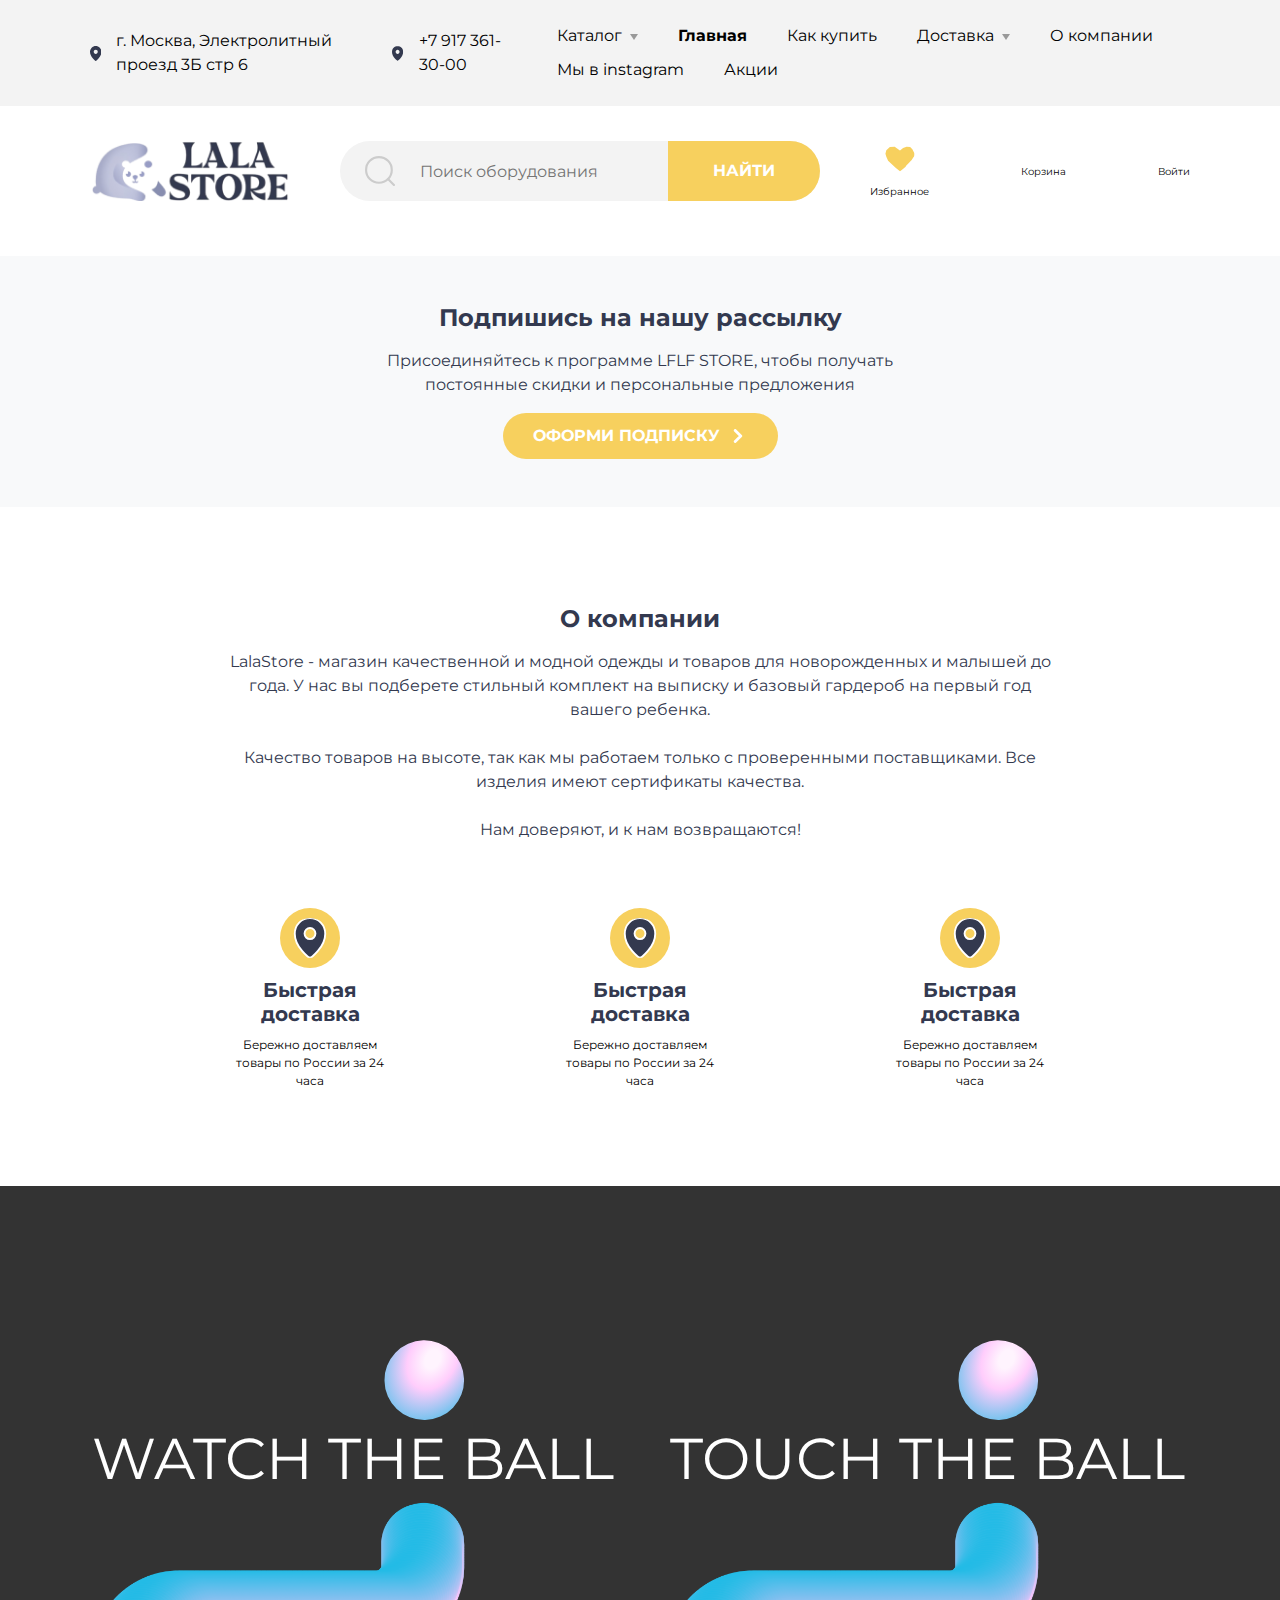
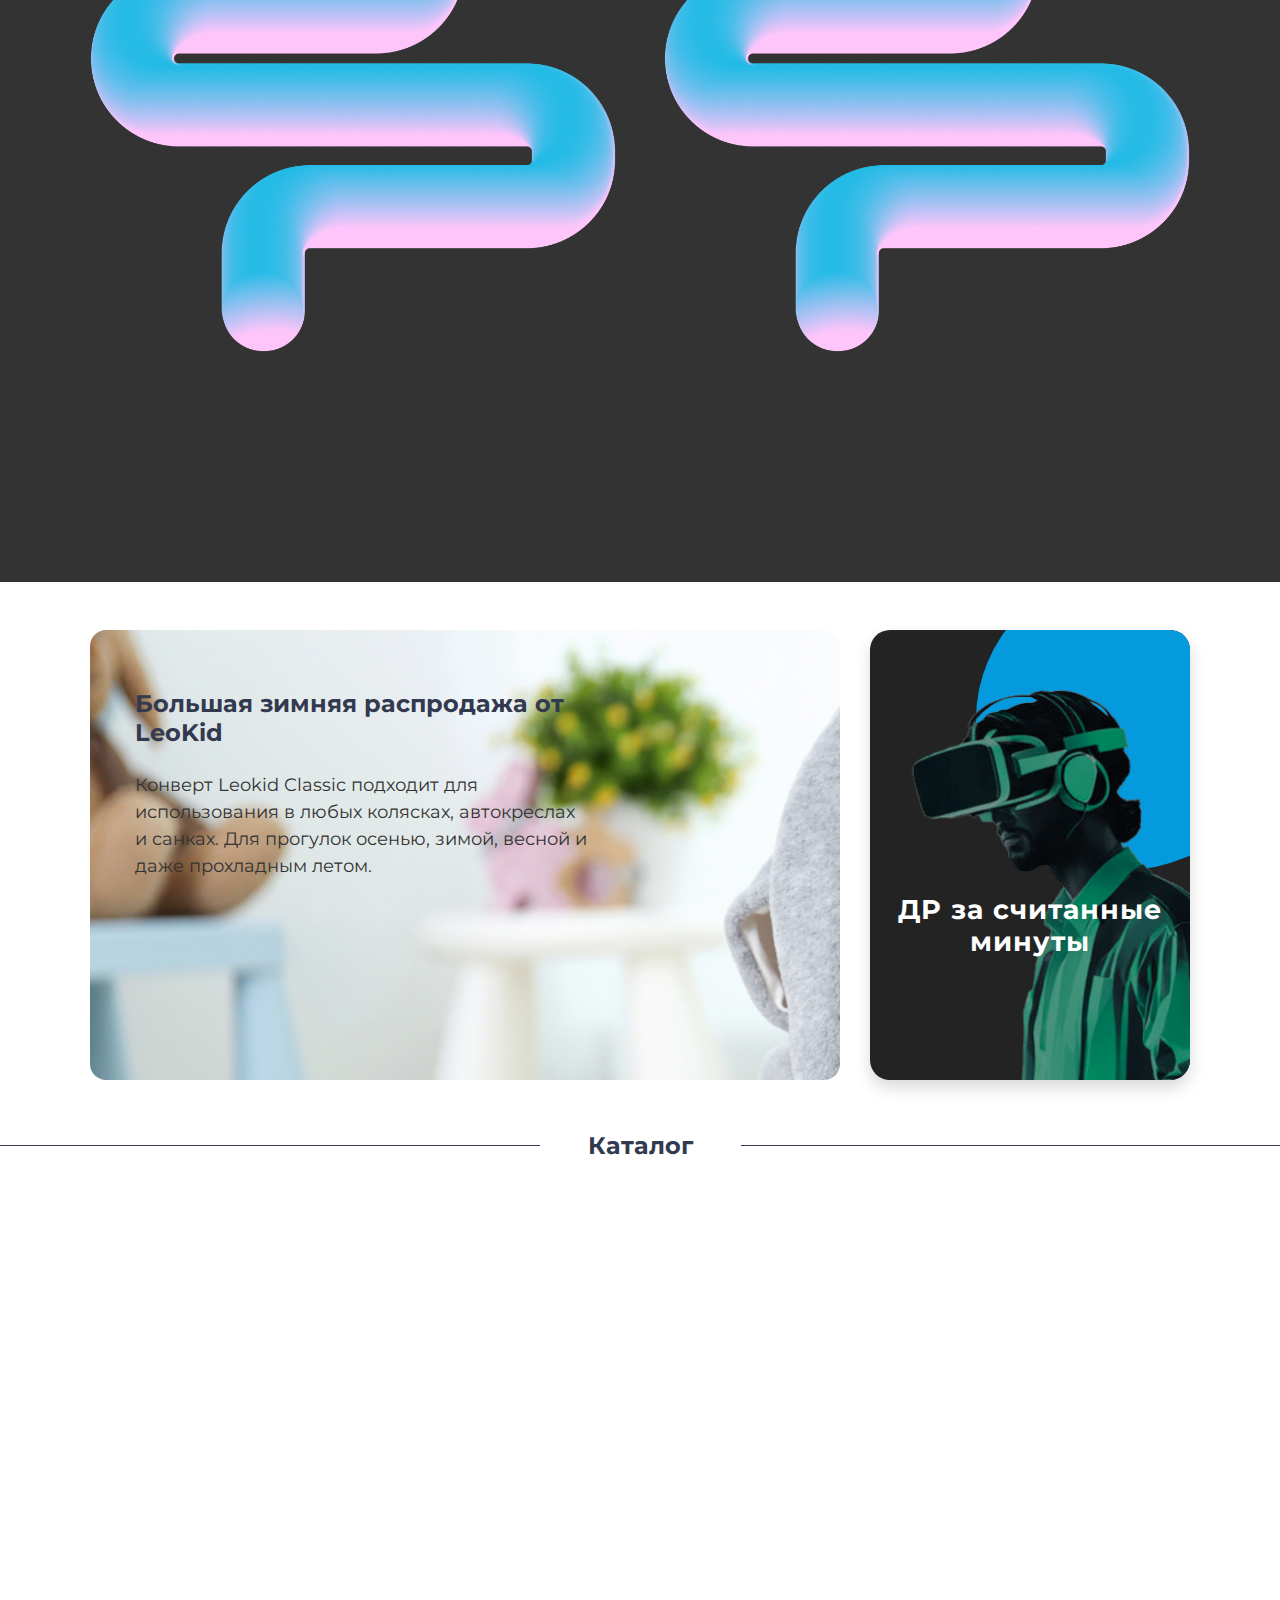
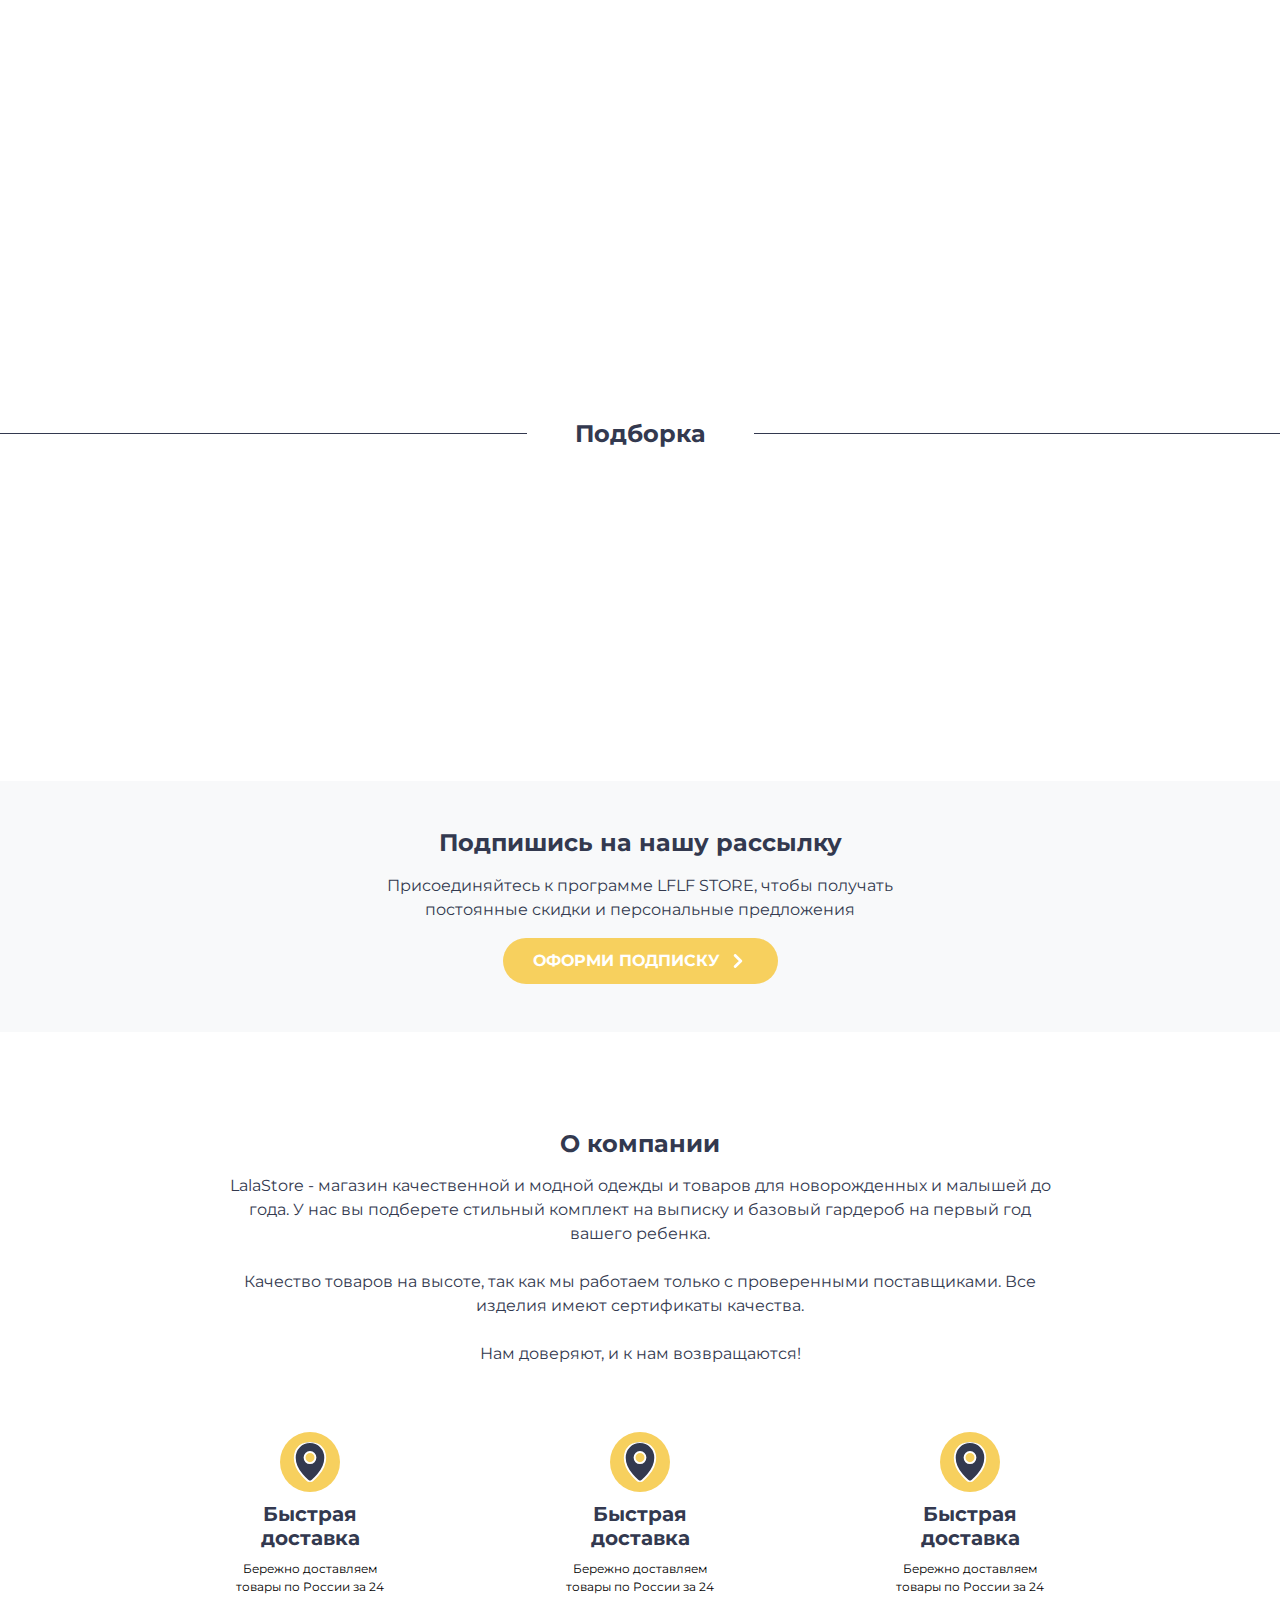
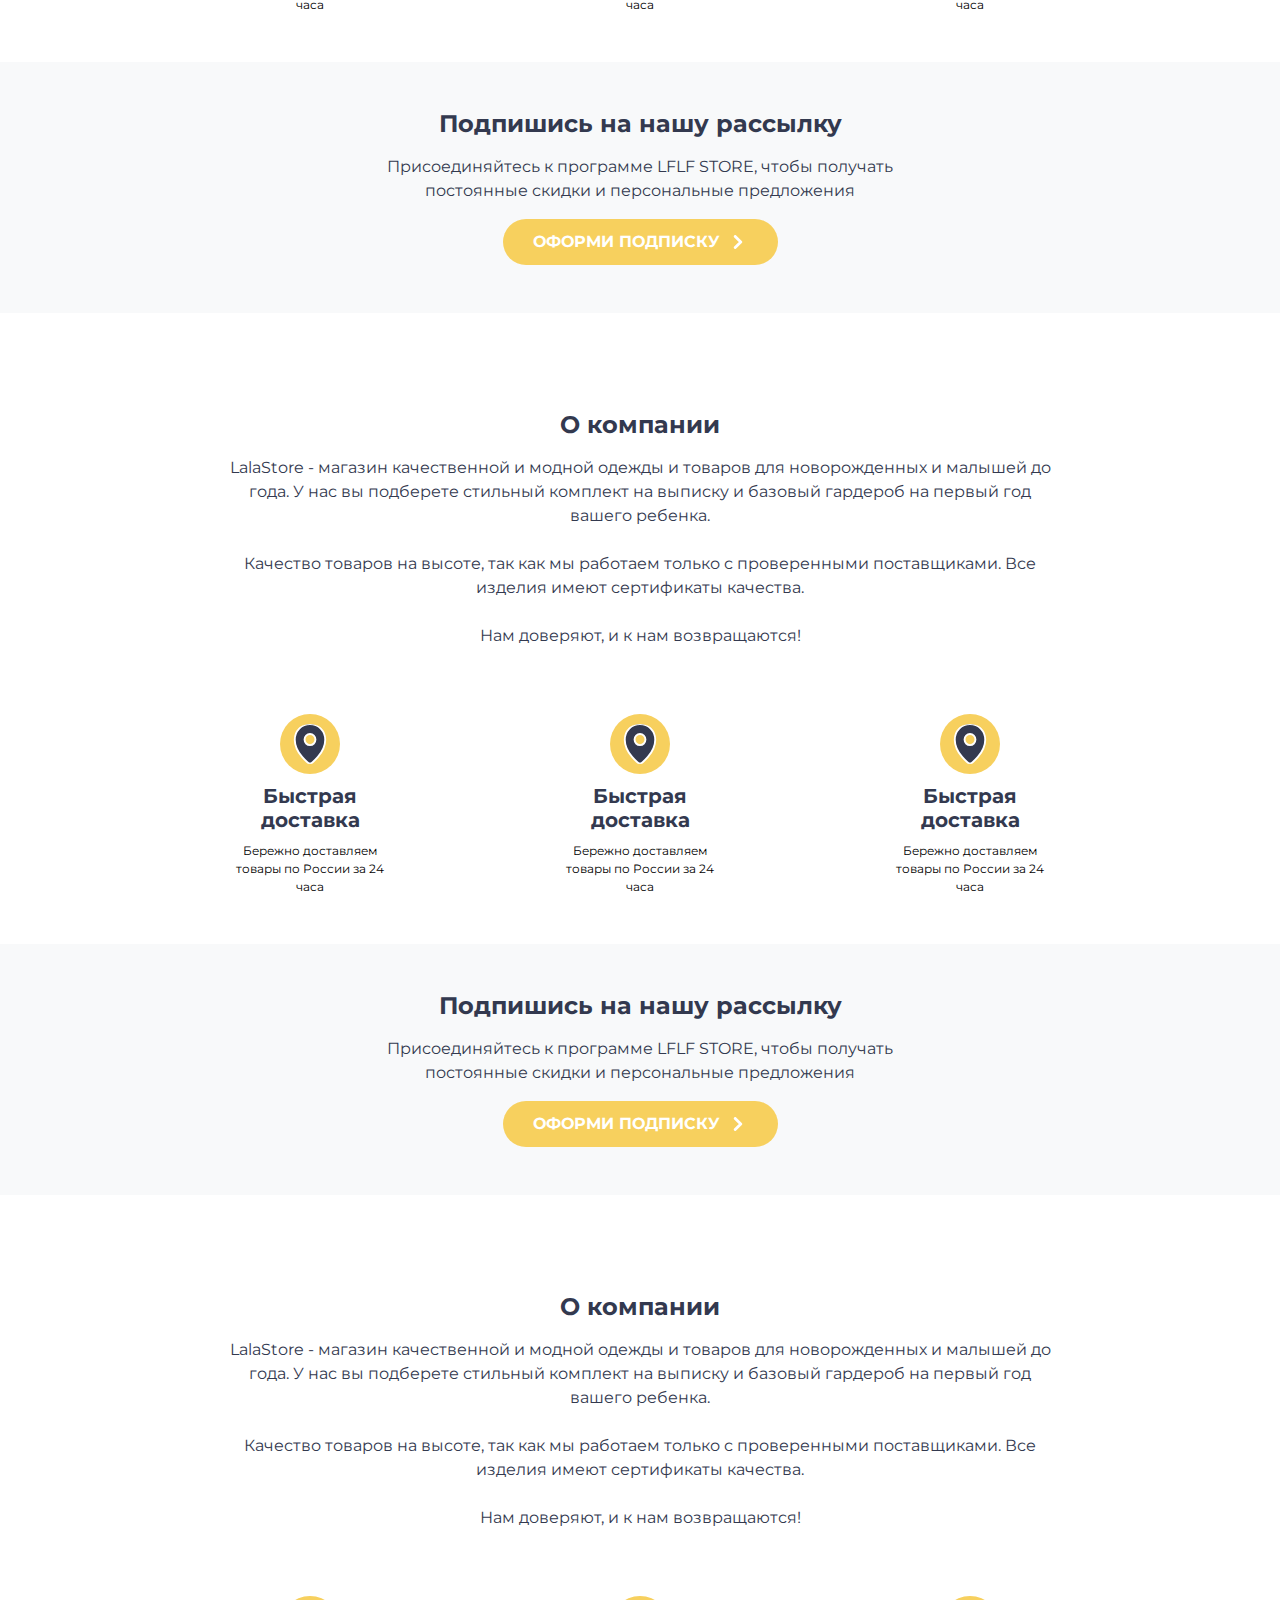
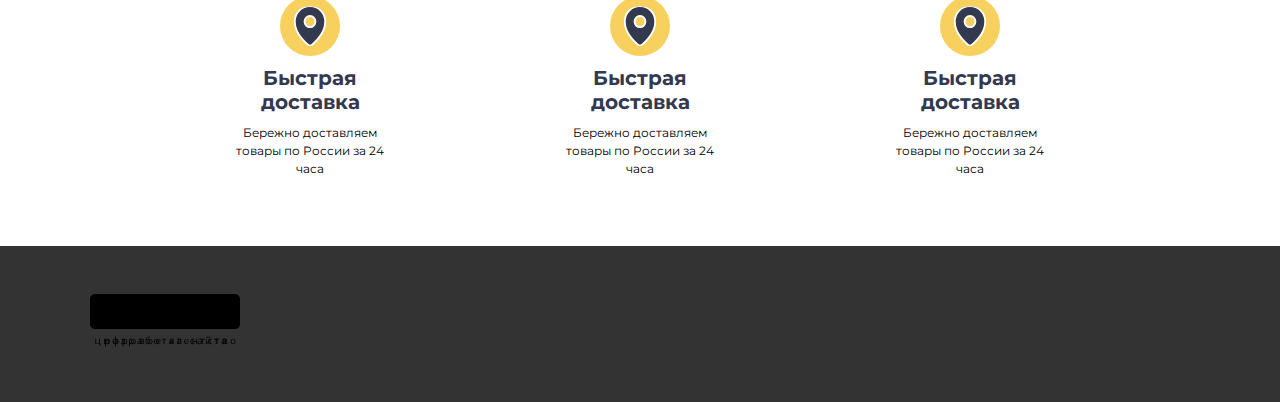
==== commit e7762e01: "upload" ====
--- a/assets/index.html
+++ b/assets/index.html
@@ -1,5 +1,33 @@
 <!DOCTYPE html><html lang="ru"><head><meta charset="utf-8"/><meta name="viewport" content="width=device-width,initial-scale=1,shrink-to-fit=no"/><link rel="preconnect" href="https://fonts.googleapis.com"/><link rel="preconnect" href="https://fonts.gstatic.com" crossorigin="crossorigin"/><link href="css/bootstrap.min.css" rel="stylesheet"/><link href="css/slick.css" rel="stylesheet"/><link href="css/jquery.fancybox.min.css" rel="stylesheet"/><link href="css/styles.min.css" rel="stylesheet"/><link href="css/media.min.css" rel="stylesheet"/><link rel="icon" href="fic.svg" type="image/svg+xml"/><title>Главная страница</title><script src="js/jquery.min.js"></script><script src="js/jquery.fancybox.min.js"></script><script src="js/popper.min.js"></script><script src="js/bootstrap.min.js"></script><script src="js/slick.min.js"></script><script src="js/anime.min.js"></script><script src="js/main.js"></script></head><body class="inner-page"><svg xmlns="http://www.w3.org/2000/svg" style="display:none"><symbol class="bestweb" id="bestweb" viewBox="0 0 151 60"><path class="bw-logo" d="M5.0012 0H145.002C147.752 0 150.002 2.24957 150.002 4.99974V30.0001C150.002 32.7503 147.752 34.9999 145.002 34.9999H5.0012C2.25104 34.9999 0.00146484 32.7503 0.00146484 30.0001V4.99974C0.00146484 2.24957 2.25104 0 5.0012 0V0Z"></path><path class="bw-logo-text" d="M15.0017 11.1831H18.6564C20.3725 11.1831 21.6141 11.434 22.3811 11.9357C23.1482 12.4374 23.5317 13.2286 23.5317 14.312C23.5317 15.0617 23.3174 15.6817 22.8914 16.1687C22.4625 16.6557 21.8403 16.9717 21.0188 17.1163V17.2019C22.9821 17.5296 23.9668 18.539 23.9668 20.2276C23.9668 21.358 23.574 22.2408 22.7919 22.8754C22.0126 23.5098 20.919 23.8259 19.5142 23.8259H15.0017V11.1831V11.1831ZM16.5058 16.5967H18.9827C20.0457 16.5967 20.8105 16.4346 21.2756 16.1069C21.7408 15.782 21.9732 15.233 21.9732 14.4597C21.9732 13.7513 21.7164 13.2405 21.1968 12.9247C20.6775 12.6118 19.8495 12.4522 18.7171 12.4522H16.5058V16.5967V16.5967ZM16.5058 17.8425V22.5716H19.2032C20.2486 22.5716 21.0338 22.3737 21.5625 21.9811C22.0912 21.5854 22.3536 20.9655 22.3536 20.1241C22.3536 19.3389 22.0849 18.7635 21.5444 18.3944C21.0066 18.0257 20.1851 17.8425 19.0793 17.8425H16.5058V17.8425ZM41.0224 23.8259H33.8093V11.1831H41.0224V12.4876H35.3134V16.5612H40.6745V17.8601H35.3134V22.5123H41.0224V23.8259V23.8259ZM58.2528 20.4609C58.2528 21.5738 57.8389 22.4415 57.0143 23.0645C56.1869 23.687 55.0663 23.9999 53.6493 23.9999C52.1183 23.9999 50.9374 23.8052 50.1125 23.4186V22.0018C50.6412 22.2201 51.2212 22.3944 51.8462 22.5211C52.4715 22.6481 53.0909 22.7099 53.7037 22.7099C54.7066 22.7099 55.4618 22.5242 55.9695 22.152C56.4769 21.7801 56.7303 21.2637 56.7303 20.5995C56.7303 20.1627 56.6399 19.8024 56.4616 19.5221C56.2804 19.2446 55.9783 18.9849 55.5584 18.7485C55.1358 18.5126 54.4954 18.2439 53.6343 17.946C52.4293 17.5236 51.5684 17.0247 51.055 16.449C50.5383 15.8736 50.2786 15.1207 50.2786 14.191C50.2786 13.217 50.6534 12.4434 51.4023 11.8649C52.1515 11.2894 53.1422 11 54.3775 11C55.661 11 56.8454 11.2302 57.9237 11.6939L57.4554 12.9721C56.3893 12.535 55.3501 12.3167 54.3412 12.3167C53.5439 12.3167 52.9217 12.482 52.4746 12.8153C52.0248 13.1521 51.8011 13.6152 51.8011 14.2088C51.8011 14.6485 51.8825 15.0056 52.0486 15.286C52.2147 15.5666 52.4928 15.8234 52.8854 16.0564C53.2782 16.2897 53.8792 16.5465 54.6856 16.83C56.042 17.3023 56.9783 17.8099 57.4854 18.3502C57.9962 18.8933 58.2528 19.5961 58.2528 20.4609V20.4609ZM71.9435 23.8259H70.4394V12.4876H66.3433V11.1831H76.0423V12.4876H71.9434V23.8259H71.9435ZM96.3421 23.8259H94.8559L92.2463 15.3599C92.1222 14.9852 91.9833 14.5127 91.8293 13.9401C91.6754 13.3703 91.5969 13.0279 91.5907 12.9128C91.4608 13.6745 91.2556 14.507 90.9716 15.4101L88.4402 23.8259H86.9543L83.5108 11.1831H85.1024L87.1473 18.9908C87.4314 20.0858 87.6369 21.0777 87.7667 21.9663C87.9269 20.9124 88.1624 19.8792 88.4765 18.8698L90.7936 11.1831H92.388L94.8196 18.9406C95.1036 19.8319 95.3423 20.8413 95.5385 21.9663C95.6502 21.1486 95.8619 20.1508 96.1729 18.973L98.2084 11.1831H99.8035L96.3421 23.8259ZM116.107 23.8259H108.894V11.1831H116.107V12.4876H110.398V16.5612H115.759V17.8601H110.398V22.5123H116.107V23.8259V23.8259ZM126.037 11.1831H129.691C131.407 11.1831 132.649 11.4339 133.416 11.9357C134.183 12.4374 134.567 13.2286 134.567 14.312C134.567 15.0617 134.352 15.6817 133.926 16.1687C133.498 16.6556 132.875 16.9717 132.054 17.1163V17.2019C134.017 17.5296 135.002 18.539 135.002 20.2276C135.002 21.358 134.609 22.2407 133.827 22.8754C133.047 23.5098 131.954 23.8259 130.549 23.8259H126.037V11.1831V11.1831ZM127.541 16.5967H130.018C131.081 16.5967 131.845 16.4345 132.31 16.1069C132.776 15.782 133.008 15.2329 133.008 14.4596C133.008 13.7513 132.751 13.2405 132.232 12.9247C131.713 12.6117 130.885 12.4521 129.752 12.4521H127.541V16.5967V16.5967ZM127.541 17.8425V22.5715H130.239C131.283 22.5715 132.069 22.3737 132.597 21.9811C133.126 21.5854 133.389 20.9654 133.389 20.1241C133.389 19.3389 133.12 18.7635 132.579 18.3944C132.042 18.0256 131.22 17.8425 130.114 17.8425H127.541V17.8425Z"></path><path class="bw-text" d="M10.5589 51.9481H9.749V50.0983H5.34058V44.7464H6.15043V49.3998H8.99215V44.7464H9.80229V49.3998H10.5589V51.9481ZM14.8457 44.7465V48.1398L14.8105 49.0282L14.7958 49.3065L17.6922 44.7465H18.7022V50.0983H17.9457V46.8265L17.9607 46.1816L17.9839 45.5484L15.094 50.0983H14.084V44.7465H14.8457V44.7465ZM28.6374 47.4181C28.6374 48.2283 28.4075 48.8731 27.9474 49.3533C27.4857 49.8332 26.8425 50.1082 26.0156 50.1765V52.5001H25.214V50.1765C24.4073 50.115 23.7692 49.8383 23.3006 49.3465C22.8323 48.855 22.5973 48.2115 22.5973 47.4181C22.5973 46.6066 22.8306 45.9634 23.2975 45.4832C23.7658 45.005 24.4141 44.7331 25.2441 44.6682V42.5H26.0156V44.6682C26.8323 44.7433 27.4741 45.0248 27.9392 45.5132C28.4041 46.0016 28.6374 46.6366 28.6374 47.4181L28.6374 47.4181ZM23.4475 47.4181C23.4475 48.0432 23.5906 48.5333 23.8775 48.8865C24.164 49.2416 24.619 49.4483 25.244 49.5067V45.3466C24.6425 45.4032 24.1924 45.5983 23.8942 45.935C23.5957 46.2732 23.4474 46.7667 23.4474 47.4181L23.4475 47.4181ZM27.7975 47.4181C27.7975 46.1717 27.2042 45.4832 26.0156 45.3565V49.5067C26.6342 49.4449 27.0857 49.2365 27.3709 48.8833C27.6558 48.5282 27.7975 48.04 27.7975 47.4181L27.7975 47.4181ZM35.0275 50.1966C34.6792 50.1966 34.3608 50.1317 34.0726 50.0033C33.7843 49.8749 33.5425 49.6765 33.3474 49.41H33.2893C33.3276 49.7215 33.3474 50.0183 33.3474 50.2984V52.5001H32.5376V44.7465H33.1958L33.3092 45.4798H33.3474C33.5558 45.1867 33.7976 44.9749 34.0743 44.8448C34.3509 44.715 34.6692 44.6481 35.0275 44.6481C35.7376 44.6481 36.2841 44.8916 36.6708 45.3766C37.056 45.8616 37.2493 46.5416 37.2493 47.4181C37.2493 48.2966 37.0526 48.98 36.6609 49.4667C36.2677 49.9531 35.7243 50.1966 35.0275 50.1966ZM34.9093 45.3383C34.3625 45.3383 33.9677 45.4883 33.7242 45.7916C33.4792 46.0949 33.3542 46.5765 33.3474 47.2367V47.4181C33.3474 48.1699 33.4724 48.7082 33.7242 49.0316C33.9742 49.355 34.3759 49.5166 34.9292 49.5166C35.3926 49.5166 35.7543 49.3298 36.016 48.9551C36.2776 48.5817 36.4091 48.065 36.4091 47.4082C36.4091 46.7398 36.2776 46.2281 36.016 45.8715C35.7543 45.5149 35.3858 45.3383 34.9093 45.3383V45.3383ZM45.7677 47.4181C45.7677 48.29 45.5477 48.9715 45.1095 49.4616C44.6696 49.9517 44.0629 50.1966 43.2879 50.1966C42.8095 50.1966 42.3845 50.0832 42.0129 49.8582C41.6427 49.6348 41.3561 49.3117 41.1546 48.8916C40.9511 48.4715 40.851 47.9799 40.851 47.4181C40.851 46.545 41.0696 45.865 41.5061 45.3783C41.9412 44.8916 42.5478 44.6481 43.3211 44.6481C44.0712 44.6481 44.6645 44.8981 45.1061 45.3964C45.5477 45.8948 45.7677 46.5683 45.7677 47.4181V47.4181ZM41.6912 47.4181C41.6912 48.1015 41.8278 48.6217 42.1011 48.98C42.3743 49.3383 42.776 49.5166 43.3078 49.5166C43.8379 49.5166 44.2412 49.3383 44.5162 48.9834C44.7912 48.6265 44.9278 48.1049 44.9278 47.4181C44.9278 46.7367 44.7912 46.2199 44.5162 45.8667C44.2413 45.5149 43.8345 45.3383 43.2979 45.3383C42.7661 45.3383 42.3661 45.5115 42.0963 45.8599C41.8261 46.2083 41.6912 46.7282 41.6912 47.4181V47.4181ZM54.0131 46.0898C54.0131 46.4382 53.913 46.7015 53.7129 46.8832C53.5131 47.0632 53.2313 47.1848 52.8713 47.2466V47.29C53.3262 47.3532 53.6596 47.4867 53.8696 47.6917C54.0797 47.8966 54.1846 48.1801 54.1846 48.5401C54.1846 49.0384 54.0012 49.4233 53.6347 49.6932C53.2679 49.9633 52.7347 50.0983 52.0314 50.0983H49.673V44.7465H52.0212C53.3495 44.7465 54.0131 45.1949 54.0131 46.0898V46.0898ZM53.373 48.4865C53.373 48.1965 53.263 47.9865 53.0445 47.8549C52.8245 47.7231 52.4597 47.6565 51.9529 47.6565H50.4828V49.4199H51.973C52.9061 49.4199 53.373 49.1081 53.373 48.4865ZM53.2231 46.1683C53.2231 45.9067 53.1213 45.7233 52.9212 45.6133C52.7213 45.505 52.418 45.45 52.0113 45.45H50.4828V46.9583H51.8545C52.3562 46.9583 52.7097 46.8965 52.9147 46.7732C53.1196 46.6499 53.2231 46.4484 53.2231 46.1683V46.1683ZM62.4629 47.4181C62.4629 48.29 62.2429 48.9715 61.8047 49.4616C61.3647 49.9517 60.7581 50.1966 59.9831 50.1966C59.5047 50.1966 59.0797 50.0832 58.7081 49.8582C58.3379 49.6348 58.0513 49.3117 57.8498 48.8916C57.6463 48.4715 57.5462 47.9799 57.5462 47.4181C57.5462 46.545 57.7647 45.865 58.2013 45.3783C58.6364 44.8916 59.243 44.6481 60.0163 44.6481C60.7663 44.6481 61.3597 44.8981 61.8013 45.3964C62.2429 45.8948 62.4629 46.5683 62.4629 47.4181V47.4181ZM58.3864 47.4181C58.3864 48.1015 58.523 48.6217 58.7963 48.98C59.0695 49.3383 59.4712 49.5166 60.003 49.5166C60.5331 49.5166 60.9364 49.3383 61.2114 48.9834C61.4863 48.6265 61.623 48.1049 61.623 47.4181C61.623 46.7367 61.4863 46.2199 61.2114 45.8667C60.9364 45.5149 60.5297 45.3383 59.9931 45.3383C59.4613 45.3383 59.0613 45.5115 58.7915 45.8599C58.5213 46.2083 58.3864 46.7282 58.3864 47.4181L58.3864 47.4181ZM68.6283 50.1966C67.8365 50.1966 67.2132 49.9548 66.7565 49.4732C66.2982 48.9916 66.0697 48.3232 66.0697 47.4666C66.0697 46.6032 66.2815 45.9183 66.7064 45.4098C67.1316 44.9032 67.7016 44.6481 68.4182 44.6481C69.0883 44.6481 69.6198 44.8698 70.0099 45.31C70.4016 45.7516 70.5966 46.3333 70.5966 47.0567V47.5683H66.9099C66.9266 48.1965 67.0848 48.6733 67.385 48.9998C67.6866 49.325 68.1115 49.4883 68.6583 49.4883C69.2332 49.4883 69.8032 49.3683 70.3665 49.1266V49.85C70.0799 49.9733 69.8097 50.0617 69.5532 50.115C69.2981 50.1683 68.99 50.1966 68.6283 50.1966ZM68.4083 45.3281C67.9783 45.3281 67.6364 45.4682 67.3816 45.7482C67.1248 46.0283 66.9748 46.4149 66.9297 46.9099H69.7264C69.7264 46.3982 69.6133 46.0065 69.3848 45.7349C69.1566 45.4633 68.8315 45.3281 68.4083 45.3281ZM82.948 50.0983L82.7882 49.3366H82.7482C82.4815 49.6717 82.2147 49.8981 81.9497 50.0183C81.6849 50.1365 81.3533 50.1966 80.9564 50.1966C80.4263 50.1966 80.0099 50.06 79.7081 49.785C79.4081 49.5115 79.2565 49.1232 79.2565 48.6183C79.2565 47.5383 80.1213 46.9717 81.8499 46.9198L82.7581 46.89V46.5584C82.7581 46.1383 82.6683 45.8282 82.4866 45.6283C82.3066 45.4282 82.0183 45.3281 81.6197 45.3281C81.1747 45.3281 80.6698 45.465 80.1066 45.7383L79.858 45.1184C80.1213 44.9749 80.4099 44.8616 80.7248 44.7816C81.0381 44.7 81.3533 44.6583 81.6699 44.6583C82.3066 44.6583 82.78 44.8 83.0881 45.0832C83.3948 45.3667 83.5498 45.8216 83.5498 46.4467V50.0983H82.9481L82.948 50.0983ZM81.118 49.5265C81.6214 49.5265 82.0183 49.3882 82.3066 49.1115C82.5948 48.8349 82.7383 48.4482 82.7383 47.9499V47.4666L81.9281 47.5C81.2833 47.5233 80.8181 47.6233 80.5349 47.8016C80.2497 47.9782 80.1066 48.2549 80.1066 48.6282C80.1066 48.9216 80.1948 49.145 80.3731 49.2983C80.5499 49.45 80.7982 49.5265 81.118 49.5265ZM90.9247 45.4398H88.513V50.0983H87.7031V44.7465H90.9247V45.4398H90.9247ZM96.63 50.1966C95.8383 50.1966 95.215 49.9548 94.7583 49.4732C94.2999 48.9916 94.0715 48.3232 94.0715 47.4666C94.0715 46.6032 94.2832 45.9183 94.7081 45.4098C95.1333 44.9032 95.7034 44.6481 96.42 44.6481C97.0901 44.6481 97.6216 44.8698 98.0116 45.31C98.4034 45.7516 98.5984 46.3333 98.5984 47.0567V47.5683H94.9116C94.9284 48.1965 95.0866 48.6733 95.3867 48.9998C95.6884 49.325 96.1132 49.4883 96.66 49.4883C97.2349 49.4883 97.805 49.3683 98.3682 49.1266V49.85C98.0816 49.9733 97.8115 50.0617 97.5549 50.115C97.2998 50.1683 96.9917 50.1966 96.63 50.1966ZM96.41 45.3281C95.98 45.3281 95.6382 45.4682 95.3833 45.7482C95.1265 46.0283 94.9765 46.4149 94.9315 46.9099H97.7281C97.7281 46.3982 97.615 46.0065 97.3866 45.7349C97.1584 45.4633 96.8333 45.3281 96.41 45.3281ZM103.273 44.7465V46.9884H106.272V44.7465H107.082V50.0983H106.272V47.6866H103.273V50.0983H102.463V44.7465H103.273ZM114.893 45.4398H113.155V50.0983H112.343V45.4398H110.625V44.7465H114.893V45.4398ZM120.477 50.1966C119.702 50.1966 119.102 49.9582 118.677 49.48C118.252 49.0032 118.04 48.3283 118.04 47.4567C118.04 46.5615 118.255 45.8698 118.687 45.3817C119.119 44.8933 119.733 44.6481 120.53 44.6481C120.787 44.6481 121.045 44.6764 121.302 44.7314C121.558 44.7867 121.76 44.8533 121.907 44.9265L121.658 45.6167C121.478 45.545 121.283 45.4849 121.072 45.4381C120.86 45.3899 120.673 45.3667 120.51 45.3667C119.424 45.3667 118.88 46.06 118.88 47.4465C118.88 48.1049 119.012 48.6084 119.279 48.9599C119.544 49.3117 119.937 49.4882 120.457 49.4882C120.904 49.4882 121.36 49.3916 121.829 49.2V49.9183C121.472 50.1034 121.02 50.1966 120.477 50.1966V50.1966ZM129.19 45.4398H127.452V50.0983H126.64V45.4398H124.922V44.7465H129.19V45.4398ZM137.074 46.0898C137.074 46.4382 136.974 46.7015 136.774 46.8832C136.574 47.0632 136.292 47.1848 135.932 47.2466V47.29C136.387 47.3532 136.72 47.4867 136.93 47.6917C137.14 47.8966 137.245 48.1801 137.245 48.5401C137.245 49.0384 137.062 49.4233 136.695 49.6932C136.329 49.9633 135.795 50.0983 135.092 50.0983H132.734V44.7465H135.082C136.41 44.7465 137.074 45.1949 137.074 46.0898V46.0898ZM136.434 48.4865C136.434 48.1965 136.324 47.9865 136.105 47.8549C135.885 47.7231 135.52 47.6565 135.014 47.6565H133.544V49.4199H135.034C135.967 49.4199 136.434 49.1081 136.434 48.4865ZM136.284 46.1683C136.284 45.9067 136.182 45.7233 135.982 45.6133C135.782 45.505 135.479 45.45 135.072 45.45H133.544V46.9583H134.915C135.417 46.9583 135.77 46.8965 135.975 46.7732C136.18 46.6499 136.284 46.4484 136.284 46.1683V46.1683ZM145.524 47.4181C145.524 48.29 145.304 48.9715 144.865 49.4616C144.425 49.9517 143.819 50.1966 143.044 50.1966C142.565 50.1966 142.14 50.0832 141.769 49.8582C141.399 49.6348 141.112 49.3116 140.911 48.8916C140.707 48.4715 140.607 47.9799 140.607 47.4181C140.607 46.545 140.825 45.865 141.262 45.3783C141.697 44.8916 142.304 44.6481 143.077 44.6481C143.827 44.6481 144.42 44.8981 144.862 45.3964C145.304 45.8948 145.524 46.5683 145.524 47.4181V47.4181ZM141.447 47.4181C141.447 48.1015 141.584 48.6217 141.857 48.98C142.13 49.3383 142.532 49.5166 143.064 49.5166C143.594 49.5166 143.997 49.3383 144.272 48.9834C144.547 48.6265 144.684 48.1049 144.684 47.4181C144.684 46.7367 144.547 46.2199 144.272 45.8667C143.997 45.5149 143.59 45.3383 143.054 45.3383C142.522 45.3383 142.122 45.5115 141.852 45.8599C141.582 46.2083 141.447 46.7282 141.447 47.4181V47.4181Z"></path><path class="bw-text-hover" d="M17.5637 50.1966C17.2153 50.1966 16.897 50.1317 16.6087 50.0033C16.3204 49.8749 16.0786 49.6765 15.8836 49.41H15.8255C15.8637 49.7216 15.8836 50.0184 15.8836 50.2984V52.5001H15.0737V44.7465H15.7319L15.8453 45.4798H15.8836C16.0919 45.1867 16.3337 44.9749 16.6104 44.8448C16.8871 44.715 17.2054 44.6481 17.5637 44.6481C18.2738 44.6481 18.8203 44.8916 19.2069 45.3766C19.5921 45.8616 19.7855 46.5417 19.7855 47.4181C19.7855 48.2966 19.5887 48.98 19.197 49.4667C18.8038 49.9531 18.2604 50.1966 17.5637 50.1966ZM17.4455 45.3384C16.8987 45.3384 16.5038 45.4883 16.2603 45.7916C16.0154 46.0949 15.8904 46.5765 15.8836 47.2367V47.4181C15.8836 48.1699 16.0086 48.7082 16.2603 49.0316C16.5103 49.355 16.912 49.5166 17.4653 49.5166C17.9288 49.5166 18.2905 49.3298 18.5521 48.9551C18.8138 48.5818 18.9453 48.065 18.9453 47.4082C18.9453 46.7398 18.8138 46.2281 18.5521 45.8715C18.2905 45.5149 17.922 45.3383 17.4455 45.3383V45.3384ZM26.9755 50.0983L26.8157 49.3366H26.7757C26.509 49.6717 26.2422 49.8982 25.9772 50.0183C25.7124 50.1365 25.3808 50.1966 24.9839 50.1966C24.4538 50.1966 24.0374 50.06 23.7355 49.7851C23.4356 49.5115 23.284 49.1232 23.284 48.6183C23.284 47.5383 24.1488 46.9717 25.8774 46.9198L26.7856 46.89V46.5584C26.7856 46.1383 26.6958 45.8282 26.5141 45.6283C26.3341 45.4282 26.0458 45.3282 25.6472 45.3282C25.2022 45.3282 24.6973 45.4651 24.1341 45.7383L23.8855 45.1184C24.1488 44.975 24.4374 44.8616 24.7523 44.7816C25.0656 44.7 25.3808 44.6583 25.6974 44.6583C26.3341 44.6583 26.8074 44.8001 27.1156 45.0832C27.4223 45.3667 27.5773 45.8217 27.5773 46.4467V50.0983H26.9755ZM25.1455 49.5265C25.6489 49.5265 26.0458 49.3882 26.3341 49.1115C26.6223 48.8349 26.7658 48.4482 26.7658 47.9499V47.4666L25.9556 47.5C25.3107 47.5233 24.8456 47.6234 24.5624 47.8017C24.2772 47.9783 24.1341 48.2549 24.1341 48.6282C24.1341 48.9216 24.2222 49.145 24.4005 49.2984C24.5774 49.45 24.8257 49.5265 25.1455 49.5265ZM32.7506 46.9683C33.7622 46.9683 34.2691 46.6882 34.2691 46.1284C34.2691 45.6017 33.8589 45.3384 33.0388 45.3384C32.7874 45.3384 32.5606 45.3599 32.3557 45.4067C32.1508 45.4515 31.8806 45.5433 31.549 45.6799L31.2607 45.02C31.814 44.7731 32.4189 44.6481 33.0723 44.6481C33.6874 44.6481 34.1724 44.7748 34.5273 45.0282C34.8822 45.28 35.0605 45.6232 35.0605 46.0601C35.0605 46.6599 34.7257 47.0516 34.059 47.2367V47.2767C34.4689 47.3966 34.7691 47.5684 34.9573 47.7917C35.1456 48.0148 35.2405 48.2932 35.2405 48.6282C35.2405 49.1232 35.0407 49.5084 34.6424 49.7834C34.2438 50.0583 33.6922 50.1966 32.989 50.1966C32.2191 50.1966 31.6224 50.0799 31.2023 49.85V49.1067C31.799 49.3865 32.4008 49.5265 33.0091 49.5265C33.4774 49.5265 33.8323 49.4466 34.0707 49.285C34.3108 49.1249 34.4307 48.8916 34.4307 48.59C34.4307 47.9683 33.9241 47.6565 32.9124 47.6565H32.1689V46.9683H32.7506H32.7506ZM41.5323 50.1966C41.1839 50.1966 40.8656 50.1317 40.5773 50.0033C40.289 49.8749 40.0472 49.6765 39.8522 49.41H39.7941C39.8324 49.7216 39.8522 50.0184 39.8522 50.2984V52.5001H39.0423V44.7465H39.7005L39.8139 45.4798H39.8522C40.0605 45.1867 40.3023 44.9749 40.579 44.8448C40.8557 44.715 41.174 44.6481 41.5323 44.6481C42.2424 44.6481 42.7889 44.8916 43.1755 45.3766C43.5607 45.8616 43.7541 46.5417 43.7541 47.4181C43.7541 48.2966 43.5573 48.98 43.1656 49.4667C42.7724 49.9531 42.229 50.1966 41.5323 50.1966ZM41.4141 45.3384C40.8673 45.3384 40.4724 45.4883 40.2289 45.7916C39.984 46.0949 39.859 46.5765 39.8522 47.2367V47.4181C39.8522 48.1699 39.9772 48.7082 40.2289 49.0316C40.4789 49.355 40.8806 49.5166 41.4339 49.5166C41.8974 49.5166 42.2591 49.3298 42.5207 48.9551C42.7824 48.5818 42.9139 48.065 42.9139 47.4082C42.9139 46.7398 42.7824 46.2281 42.5207 45.8715C42.2591 45.5149 41.8906 45.3383 41.4141 45.3383V45.3384ZM50.9442 50.0983L50.7843 49.3366H50.7443C50.4776 49.6717 50.2108 49.8982 49.9458 50.0183C49.681 50.1365 49.3494 50.1966 48.9525 50.1966C48.4225 50.1966 48.006 50.06 47.7041 49.7851C47.4042 49.5115 47.2526 49.1232 47.2526 48.6183C47.2526 47.5383 48.1174 46.9717 49.846 46.9198L50.7542 46.89V46.5584C50.7542 46.1383 50.6644 45.8282 50.4827 45.6283C50.3027 45.4282 50.0144 45.3282 49.6158 45.3282C49.1708 45.3282 48.6659 45.4651 48.1027 45.7383L47.8541 45.1184C48.1174 44.975 48.406 44.8616 48.7209 44.7816C49.0342 44.7 49.3494 44.6583 49.666 44.6583C50.3027 44.6583 50.776 44.8001 51.0842 45.0832C51.3909 45.3667 51.546 45.8217 51.546 46.4467V50.0983H50.9442ZM49.1141 49.5265C49.6175 49.5265 50.0144 49.3882 50.3027 49.1115C50.591 48.8349 50.7344 48.4482 50.7344 47.9499V47.4666L49.9242 47.5C49.2793 47.5233 48.8142 47.6234 48.531 47.8017C48.2458 47.9783 48.1027 48.2549 48.1027 48.6282C48.1027 48.9216 48.1908 49.145 48.3691 49.2984C48.546 49.45 48.7943 49.5265 49.1141 49.5265H49.1141ZM55.4209 46.89C55.4209 45.7182 55.5927 44.8049 55.9377 44.1484C56.2826 43.4933 56.8292 43.0831 57.5792 42.9198C58.5093 42.7217 59.3293 42.5615 60.0394 42.4365L60.191 43.15C59.0609 43.3382 58.2541 43.4882 57.7691 43.5999C57.2977 43.7064 56.9425 43.9599 56.7075 44.3615C56.4709 44.7615 56.341 45.3066 56.3192 45.9966H56.3776C56.5791 45.7233 56.8394 45.5081 57.1591 45.3517C57.4777 45.1966 57.8108 45.1184 58.1592 45.1184C58.8177 45.1184 59.3293 45.3315 59.6975 45.7582C60.066 46.1834 60.2492 46.7749 60.2492 47.5298C60.2492 48.3666 60.036 49.02 59.6094 49.49C59.1825 49.96 58.5892 50.1966 57.8275 50.1966C57.076 50.1966 56.4859 49.9084 56.0593 49.3315C55.6343 48.7549 55.4209 47.9417 55.4209 46.89ZM57.9009 49.5166C58.8942 49.5166 59.3891 48.8834 59.3891 47.6182C59.3891 46.4098 58.9392 45.8066 58.0375 45.8066C57.7909 45.8066 57.5509 45.8582 57.3227 45.96C57.0925 46.0632 56.8824 46.1984 56.6925 46.3682C56.5026 46.5365 56.3543 46.7117 56.2509 46.89C56.2509 47.7467 56.3858 48.3983 56.6559 48.8465C56.9258 49.2932 57.3408 49.5166 57.9009 49.5166V49.5166ZM68.7627 47.4181C68.7627 48.2901 68.5427 48.9715 68.1045 49.4616C67.6645 49.9517 67.0579 50.1966 66.2829 50.1966C65.8044 50.1966 65.3795 50.0833 65.0079 49.8582C64.6377 49.6348 64.3511 49.3117 64.1496 48.8916C63.946 48.4715 63.846 47.98 63.846 47.4181C63.846 46.5451 64.0645 45.865 64.5011 45.3783C64.9362 44.8916 65.5428 44.6481 66.3161 44.6481C67.0661 44.6481 67.6594 44.8981 68.1011 45.3965C68.5427 45.8948 68.7627 46.5683 68.7627 47.4181ZM64.6862 47.4181C64.6862 48.1016 64.8228 48.6217 65.096 48.98C65.3693 49.3383 65.771 49.5166 66.3028 49.5166C66.8329 49.5166 67.2362 49.3383 67.5112 48.9834C67.7861 48.6265 67.9228 48.105 67.9228 47.4181C67.9228 46.7367 67.7861 46.2199 67.5112 45.8667C67.2362 45.5149 66.8295 45.3384 66.2929 45.3384C65.7611 45.3384 65.3611 45.5115 65.0913 45.8599C64.8211 46.2083 64.6862 46.7282 64.6862 47.4181ZM76.1778 45.4398H74.4396V50.0983H73.6278V45.4398H71.9097V44.7465H76.1778V45.4398ZM82.8415 44.7465H83.7299L81.4196 47.33L83.9198 50.0983H82.973L80.5313 47.3884V50.0983H79.7214V44.7465H80.5313V47.3498L82.8415 44.7465V44.7465ZM90.6847 50.0983L90.5248 49.3366H90.4848C90.2181 49.6717 89.9514 49.8982 89.6863 50.0183C89.4216 50.1365 89.0899 50.1966 88.6931 50.1966C88.163 50.1966 87.7466 50.06 87.4447 49.7851C87.1448 49.5115 86.9931 49.1232 86.9931 48.6183C86.9931 47.5383 87.858 46.9717 89.5865 46.9198L90.4948 46.89V46.5584C90.4948 46.1383 90.4049 45.8282 90.2232 45.6283C90.0432 45.4282 89.7549 45.3282 89.3564 45.3282C88.9113 45.3282 88.4065 45.4651 87.8432 45.7383L87.5946 45.1184C87.858 44.975 88.1465 44.8616 88.4615 44.7816C88.7747 44.7 89.0899 44.6583 89.4065 44.6583C90.0432 44.6583 90.5166 44.8001 90.8247 45.0832C91.1314 45.3667 91.2865 45.8217 91.2865 46.4467V50.0983H90.6847V50.0983ZM88.8546 49.5265C89.3581 49.5265 89.7549 49.3882 90.0432 49.1115C90.3315 48.8349 90.4749 48.4482 90.4749 47.9499V47.4666L89.6648 47.5C89.0199 47.5233 88.5547 47.6234 88.2715 47.8017C87.9864 47.9783 87.8432 48.2549 87.8432 48.6282C87.8432 48.9216 87.9314 49.145 88.1097 49.2984C88.2866 49.45 88.5349 49.5265 88.8546 49.5265L88.8546 49.5265ZM102.775 50.1966C101.999 50.1966 101.4 49.9583 100.974 49.4801C100.55 49.0033 100.338 48.3283 100.338 47.4567C100.338 46.5615 100.553 45.8699 100.985 45.3817C101.416 44.8933 102.031 44.6481 102.828 44.6481C103.085 44.6481 103.343 44.6765 103.6 44.7315C103.856 44.7867 104.058 44.8533 104.204 44.9265L103.956 45.6167C103.776 45.545 103.581 45.4849 103.37 45.4381C103.158 45.3899 102.971 45.3667 102.808 45.3667C101.721 45.3667 101.178 46.06 101.178 47.4465C101.178 48.105 101.309 48.6084 101.576 48.9599C101.841 49.3117 102.235 49.4883 102.755 49.4883C103.201 49.4883 103.658 49.3916 104.126 49.2V49.9183C103.77 50.1034 103.318 50.1966 102.775 50.1966ZM111.17 50.0983L111.01 49.3366H110.97C110.703 49.6717 110.436 49.8982 110.171 50.0183C109.906 50.1365 109.575 50.1966 109.178 50.1966C108.648 50.1966 108.231 50.06 107.929 49.7851C107.63 49.5115 107.478 49.1232 107.478 48.6183C107.478 47.5383 108.343 46.9717 110.071 46.9198L110.98 46.89V46.5584C110.98 46.1383 110.89 45.8282 110.708 45.6283C110.528 45.4282 110.24 45.3282 109.841 45.3282C109.396 45.3282 108.891 45.4651 108.328 45.7383L108.079 45.1184C108.343 44.975 108.631 44.8616 108.946 44.7816C109.26 44.7 109.575 44.6583 109.891 44.6583C110.528 44.6583 111.001 44.8001 111.31 45.0832C111.616 45.3667 111.771 45.8217 111.771 46.4467V50.0983H111.17V50.0983ZM109.339 49.5265C109.843 49.5265 110.24 49.3882 110.528 49.1115C110.816 48.8349 110.96 48.4482 110.96 47.9499V47.4666L110.15 47.5C109.505 47.5233 109.04 47.6234 108.756 47.8017C108.471 47.9783 108.328 48.2549 108.328 48.6282C108.328 48.9216 108.416 49.145 108.594 49.2984C108.771 49.45 109.02 49.5265 109.339 49.5265L109.339 49.5265ZM116.686 44.7465V48.1398L116.651 49.0282L116.636 49.3066L119.533 44.7465H120.543V50.0983H119.786V46.8265L119.801 46.1817L119.825 45.5484L116.935 50.0983H115.925V44.7465H116.686ZM118.215 44.0384C117.613 44.0384 117.173 43.9216 116.896 43.69C116.62 43.4567 116.465 43.0732 116.433 42.54H117.195C117.223 42.8782 117.311 43.1149 117.46 43.2484C117.608 43.3816 117.866 43.4482 118.235 43.4482C118.57 43.4482 118.818 43.3765 118.978 43.2333C119.14 43.0899 119.238 42.8583 119.275 42.54H120.041C120.001 43.0533 119.838 43.4315 119.548 43.675C119.258 43.9165 118.813 44.0384 118.215 44.0384ZM128.355 45.4398H126.616V50.0983H125.804V45.4398H124.086V44.7465H128.355V45.4398ZM135.188 50.0983L135.028 49.3366H134.988C134.721 49.6717 134.455 49.8982 134.19 50.0183C133.925 50.1365 133.593 50.1966 133.196 50.1966C132.666 50.1966 132.25 50.06 131.948 49.7851C131.648 49.5115 131.496 49.1232 131.496 48.6183C131.496 47.5383 132.361 46.9717 134.09 46.9198L134.998 46.89V46.5584C134.998 46.1383 134.908 45.8282 134.727 45.6283C134.547 45.4282 134.258 45.3282 133.86 45.3282C133.415 45.3282 132.91 45.4651 132.347 45.7383L132.098 45.1184C132.361 44.975 132.65 44.8616 132.965 44.7816C133.278 44.7 133.593 44.6583 133.91 44.6583C134.547 44.6583 135.02 44.8001 135.328 45.0832C135.635 45.3667 135.79 45.8217 135.79 46.4467V50.0983H135.188H135.188ZM133.358 49.5265C133.861 49.5265 134.258 49.3882 134.547 49.1115C134.835 48.8349 134.978 48.4482 134.978 47.9499V47.4666L134.168 47.5C133.523 47.5233 133.058 47.6234 132.775 47.8017C132.49 47.9783 132.347 48.2549 132.347 48.6282C132.347 48.9216 132.435 49.145 132.613 49.2984C132.79 49.45 133.038 49.5265 133.358 49.5265Z"></path></symbol><symbol id="loop" viewBox="0 0 0.821796 0.821796"><circle fill="none" stroke-width="0.0587039" stroke-linecap="round" stroke-linejoin="round" cx="0.381559" cy="0.381559" r="0.352206"></circle><line fill="none" stroke-width="0.0587039" stroke-linecap="round" stroke-linejoin="round" x1="0.631017" y1="0.631017" x2="0.792444" y2="0.792444"></line></symbol><symbol id="pag-left" viewBox="0 0 0.0425541 0.0709229"><polyline fill="none" stroke-width="0.0141854" stroke-linecap="round" stroke-linejoin="round" points="0.0354615,0.0638302 0.00709269,0.0354615 0.0354615,0.00709269 "></polyline></symbol><symbol id="pag-dleft" viewBox="0 0 0.257072 0.160644"><polyline fill="none" stroke-width="0.0321306" stroke-linecap="round" stroke-linejoin="round" points="0.241007,0.144579 0.17675,0.080322 0.241007,0.0160653 "></polyline><polyline fill="none" stroke-width="0.0321306" stroke-linecap="round" stroke-linejoin="round" points="0.080322,0.144579 0.0160653,0.080322 0.080322,0.0160653 "></polyline></symbol><symbol id="pag-right" viewBox="0 0 0.043166 0.0719427"><polyline fill="none" stroke-width="0.0143894" stroke-linecap="round" stroke-linejoin="round" points="0.00719468,0.064748 0.0359714,0.0359714 0.00719468,0.00719468 "></polyline></symbol><symbol id="pag-dright" viewBox="0 0 0.265605 0.165976"><polyline fill="none" stroke-width="0.0331971" stroke-linecap="round" stroke-linejoin="round" points="0.0165986,0.149378 0.0829882,0.0829882 0.0165986,0.0165986 "></polyline><polyline fill="none" stroke-width="0.0331971" stroke-linecap="round" stroke-linejoin="round" points="0.182617,0.149378 0.249007,0.0829882 0.182617,0.0165986 "></polyline></symbol><symbol id="marker" viewBox="0 0 16 21"><path fill-rule="evenodd" clip-rule="evenodd" d="M7.67086 20.8937L8 20.4171L7.67086 20.8937ZM8.32914 20.8937L8.33143 20.8925L8.33714 20.8884L8.35429 20.875L8.42172 20.8254C8.47886 20.7823 8.56229 20.7193 8.66743 20.6364C8.87771 20.4719 9.176 20.2298 9.532 19.9189C10.4665 19.1035 11.3404 18.2182 12.1463 17.2705C14.0366 15.0386 16 11.853 16 8.21117C16 6.03529 15.1577 3.94692 13.6583 2.40688C12.9172 1.64468 12.0357 1.03963 11.0646 0.626557C10.0935 0.213485 9.05201 0.000547374 8 0C6.94803 0.00047096 5.90654 0.213317 4.93546 0.626288C3.96438 1.03926 3.08289 1.6442 2.34171 2.4063C0.840814 3.94985 -0.00100744 6.03685 9.0481e-07 8.21175C9.0481e-07 11.853 1.96343 15.0386 3.85371 17.2705C4.65964 18.2182 5.53348 19.1035 6.468 19.9189C6.82457 20.2298 7.12229 20.4719 7.33257 20.6364C7.43571 20.7176 7.53991 20.7973 7.64514 20.8756L7.66343 20.8884L7.66857 20.8925L7.67086 20.8937C7.868 21.0354 8.132 21.0354 8.32914 20.8937ZM8 20.4171L8.32914 20.8937L8 20.4171ZM10.8571 8.16684C10.8571 8.9404 10.5561 9.68228 10.0203 10.2293C9.48449 10.7763 8.75776 11.0836 8 11.0836C7.24224 11.0836 6.51551 10.7763 5.9797 10.2293C5.44388 9.68228 5.14286 8.9404 5.14286 8.16684C5.14286 7.39327 5.44388 6.65139 5.9797 6.1044C6.51551 5.55741 7.24224 5.25011 8 5.25011C8.75776 5.25011 9.48449 5.55741 10.0203 6.1044C10.5561 6.65139 10.8571 7.39327 10.8571 8.16684Z" fill="#33394F"></path></symbol><symbol id="fav" viewBox="0 0 34 28"><path d="M11 0L16.5 4L17 4.5L20.5 1.5L24.5 0L28.5 0.5L31 3L33 7C33.4 7.8 33.1667 10 33 11L30 15.5C27.8333 17.6667 23.5 22.1 23.5 22.5C23.5 22.9 19.1667 26.3333 17 28L12 24L3.5 16L1.5 11.5L0.5 8L1.5 4L5.5 0.5L11 0Z"></path></symbol><symbol id="cart"></symbol><symbol id="user"></symbol></svg><div class="wrapper"> <header class="header"><div class="header__top"><div class="container"><div class="d-flex justify-content-between align-items-center gap-5 py-4"><div class="header__info d-flex align-items-center gap-4"><div class="contact-item"> <svg width="16px" height="21px"><use xlink:href="#marker"></use></svg><span>г. Москва, Электролитный проезд 3Б стр 6</span></div><div class="contact-item"> <svg width="16px" height="21px"><use xlink:href="#marker"></use></svg><span>+7 917 361-30-00</span></div></div><div class="header__nav"> <ul class="nav"> <li><a class="hover-main dropdown" href="#" type="button" data-bs-toggle="dropdown" aria-expanded="false">Каталог </a><ul class="dropdown-menu"> <li><a class="dropdown-item" href="#">Ссылка</a></li><li><a class="dropdown-item" href="#">Ссылка Длинная</a></li><li><a class="dropdown-item" href="#">Ссылка Очень Очень длинная</a></li><li><a class="dropdown-item" href="#">Ссылка</a></li><li><a class="dropdown-item" href="#">Ссылка</a></li></ul></li><li><a class="hover-main active" href="#">Главная </a></li><li><a class="hover-main" href="#">Как купить </a></li><li><a class="hover-main dropdown" href="#" type="button" data-bs-toggle="dropdown" aria-expanded="false">Доставка</a><ul class="dropdown-menu"> <li><a class="dropdown-item" href="#">Ссылка</a></li><li><a class="dropdown-item" href="#">Ссылка</a></li><li><a class="dropdown-item" href="#">Ссылка</a></li><li><a class="dropdown-item" href="#">Ссылка</a></li><li><a class="dropdown-item" href="#">Ссылка</a></li></ul></li><li><a class="hover-main" href="#">О компании</a></li><li><a class="hover-main" href="#">Мы в instagram</a></li><li><a class="hover-main" href="#">Акции</a></li></ul></div></div></div></div><div class="container"><div class="header__line"> <div class="header__logo"> <a class="logo" href="#"><img src="images/logo.png" alt=""/></a></div><div class="header__search"> <form class="search-form" action="/search/" method="GET"><svg class="icon size--30-25" width="40px" height="40px"><use xlink:href="#loop"></use></svg><input class="hover-outline-second hover-bg-white" type="text" name="q" placeholder="Поиск оборудования"/><button class="hover" type="submit">Найти</button></form></div><div class="header__control"> <div class="control"> <a class="control__item hover hover-main" href="#"><svg class="icon-fill color-accent size--30-25" width="40px" height="40px"><use xlink:href="#fav"></use></svg><span>Избранное</span></a><a class="control__item" href="#"><span>Корзина</span></a><a class="control__item" href="#"><span>Войти</span></a></div></div></div></div></header><main><section class="bg-light"><div class="container"><div class="d-flex flex-column align-items-center gap-3 w-50 mx-auto py-5 text-center"><h4 class="color-main fs--32-24 bold">Подпишись на нашу рассылку</h4><p class="color-main">Присоединяйтесь к программе LFLF STORE, чтобы получать постоянные скидки и персональные предложения</p><a class="btn-main hover-main ease" href="#"> <span class="lh-100">Оформи подписку</span><svg class="icon" width="20px" height="14px"><use xlink:href="#pag-right"></use></svg></a></div></div></section><section class="about"><div class="container"> <div class="d-flex flex-column align-items-center gap-3 w-75 mx-auto py-5 text-center"><h4 class="color-main fs--32-24 bold">О компании</h4><p class="color-main">LalaStore - магазин качественной и модной одежды и товаров для новорожденных и малышей до года. У нас вы подберете стильный комплект на выписку и базовый гардероб на первый год вашего ребенка.<br><br>Качество товаров на высоте, так как мы работаем только с проверенными поставщиками. Все изделия имеют сертификаты качества.
-<br><br>Нам доверяют, и к нам возвращаются!</p><div class="about"> <div class="about__item"> <svg class="icon color-white size--60-40" width="40px" height="40px"><use xlink:href="#marker"></use></svg><h5 class="fs--16-12 color-main bold">Быстрая доставка</h5><span class="fs--14-12">Бережно доставляем товары по России за 24 часа</span></div><div class="about__item"> <svg class="icon color-white size--60-40" width="40px" height="40px"><use xlink:href="#marker"></use></svg><h5 class="fs--16-12 color-main bold">Быстрая доставка</h5><span class="fs--14-12">Бережно доставляем товары по России за 24 часа</span></div><div class="about__item"> <svg class="icon color-white size--60-40" width="40px" height="40px"><use xlink:href="#marker"></use></svg><h5 class="fs--16-12 color-main bold">Быстрая доставка</h5><span class="fs--14-12">Бережно доставляем товары по России за 24 часа</span></div></div></div></div></section><div class="container"><div class="main-banner"> <a class="banner banner__lg" href="#"><div class="banner__text"> <h1 class="fs--36-24 color-main bold">Большая зимняя распродажа от LeoKid</h1><span class="fs--18-14 color-dark">Конверт Leokid Classic подходит для использования в любых колясках, автокреслах и санках. Для прогулок осенью, зимой, весной и даже прохладным летом.</span></div></a><a class="banner banner__xs d-flex flex-column justify-content-end align-items-center gap-2 p-2 hover-main" href="#"><div class="bg-white radius-main bold py-2 px-4">Подборка №106</div><div class="bg-white radius-main color-second py-2 px-4">1 221 Р</div></a></div></div><section class="my-5"><div class="seporate mb-4"><span class="color-main fs--36-24 bold text-center px-5">Каталог</span></div><div class="container"><div class="main-catalog"><div><img src="images/cat.jpg" alt=""/><a class="dropdown dropdown--white" href="#" type="button" data-bs-toggle="dropdown" aria-expanded="false">Аксессуары </a><ul class="dropdown-menu"> <li><a class="dropdown-item" href="#">Ссылка</a></li><li><a class="dropdown-item" href="#">Ссылка Длинная</a></li><li><a class="dropdown-item" href="#">Ссылка Очень Очень длинная</a></li><li><a class="dropdown-item" href="#">Ссылка</a></li><li><a class="dropdown-item" href="#">Ссылка</a></li></ul></div><div><img src="images/cat.jpg" alt=""/><a class="dropdown dropdown--white" href="#" type="button" data-bs-toggle="dropdown" aria-expanded="false">Аксессуары </a><ul class="dropdown-menu"> <li><a class="dropdown-item" href="#">Ссылка</a></li><li><a class="dropdown-item" href="#">Ссылка Длинная</a></li><li><a class="dropdown-item" href="#">Ссылка Очень Очень длинная</a></li><li><a class="dropdown-item" href="#">Ссылка</a></li><li><a class="dropdown-item" href="#">Ссылка</a></li></ul></div><div><img src="images/cat.jpg" alt=""/><a class="dropdown dropdown--white" href="#" type="button" data-bs-toggle="dropdown" aria-expanded="false">Аксессуары </a><ul class="dropdown-menu"> <li><a class="dropdown-item" href="#">Ссылка</a></li><li><a class="dropdown-item" href="#">Ссылка Длинная</a></li><li><a class="dropdown-item" href="#">Ссылка Очень Очень длинная</a></li><li><a class="dropdown-item" href="#">Ссылка</a></li><li><a class="dropdown-item" href="#">Ссылка</a></li></ul></div><div><img src="images/cat.jpg" alt=""/><a class="dropdown dropdown--white" href="#" type="button" data-bs-toggle="dropdown" aria-expanded="false">Аксессуары </a><ul class="dropdown-menu"> <li><a class="dropdown-item" href="#">Ссылка</a></li><li><a class="dropdown-item" href="#">Ссылка Длинная</a></li><li><a class="dropdown-item" href="#">Ссылка Очень Очень длинная</a></li><li><a class="dropdown-item" href="#">Ссылка</a></li><li><a class="dropdown-item" href="#">Ссылка</a></li></ul></div><div><img src="images/cat.jpg" alt=""/><a class="dropdown dropdown--white" href="#" type="button" data-bs-toggle="dropdown" aria-expanded="false">Аксессуары </a><ul class="dropdown-menu"> <li><a class="dropdown-item" href="#">Ссылка</a></li><li><a class="dropdown-item" href="#">Ссылка Длинная</a></li><li><a class="dropdown-item" href="#">Ссылка Очень Очень длинная</a></li><li><a class="dropdown-item" href="#">Ссылка</a></li><li><a class="dropdown-item" href="#">Ссылка</a></li></ul></div></div></div></section><section class="my-5"><div class="seporate mb-4"><span class="color-main fs--36-24 bold text-center px-5">Подборка</span></div><div class="container"> <div class="recomend"><a class="recomend-item" href="#"><img src="images/ban2.jpg" alt=""/><span>Подборка №106</span></a><a class="recomend-item" href="#"><img src="images/ban2.jpg" alt=""/><span>Подборка №106</span></a><a class="recomend-item" href="#"><img src="images/ban2.jpg" alt=""/><span>Подборка №106</span></a><a class="recomend-item" href="#"><img src="images/ban2.jpg" alt=""/><span>Подборка №106</span></a><a class="recomend-item" href="#"><img src="images/ban2.jpg" alt=""/><span>Подборка №106</span></a></div></div></section><section class="bg-light"><div class="container"><div class="d-flex flex-column align-items-center gap-3 w-50 mx-auto py-5 text-center"><h4 class="color-main fs--32-24 bold">Подпишись на нашу рассылку</h4><p class="color-main">Присоединяйтесь к программе LFLF STORE, чтобы получать постоянные скидки и персональные предложения</p><a class="btn-main hover-main ease" href="#"> <span class="lh-100">Оформи подписку</span><svg class="icon" width="20px" height="14px"><use xlink:href="#pag-right"></use></svg></a></div></div></section><section class="about"><div class="container"> <div class="d-flex flex-column align-items-center gap-3 w-75 mx-auto py-5 text-center"><h4 class="color-main fs--32-24 bold">О компании</h4><p class="color-main">LalaStore - магазин качественной и модной одежды и товаров для новорожденных и малышей до года. У нас вы подберете стильный комплект на выписку и базовый гардероб на первый год вашего ребенка.<br><br>Качество товаров на высоте, так как мы работаем только с проверенными поставщиками. Все изделия имеют сертификаты качества.
+<br><br>Нам доверяют, и к нам возвращаются!</p><div class="about"> <div class="about__item"> <svg class="icon color-white size--60-40" width="40px" height="40px"><use xlink:href="#marker"></use></svg><h5 class="fs--16-12 color-main bold">Быстрая доставка</h5><span class="fs--14-12">Бережно доставляем товары по России за 24 часа</span></div><div class="about__item"> <svg class="icon color-white size--60-40" width="40px" height="40px"><use xlink:href="#marker"></use></svg><h5 class="fs--16-12 color-main bold">Быстрая доставка</h5><span class="fs--14-12">Бережно доставляем товары по России за 24 часа</span></div><div class="about__item"> <svg class="icon color-white size--60-40" width="40px" height="40px"><use xlink:href="#marker"></use></svg><h5 class="fs--16-12 color-main bold">Быстрая доставка</h5><span class="fs--14-12">Бережно доставляем товары по России за 24 часа</span></div></div></div></div></section><div class="bg-dark my-5"><div class="container"><div class="d-flex justify-content-around flex-column flex-lg-row py-5 gap-5"><div class="warm scroll-warm"><span>WATCH THE BALL</span><div class="warm__wrap"><div class="warm__path"> <svg xmlns="http://www.w3.org/2000/svg" xmlns:xlink="http://www.w3.org/1999/xlink" viewBox="0 0 830 1080" shape-rendering="geometricPrecision" text-rendering="geometricPrecision"><path d="M547.185998,-104.000006v348.151628c-4.747005,50.531295-43.588719,75.138357-78.926469,82.410377l-387.521618-.000001c-61.020037,7.71199-77.227599,54.172458-76.592563,84.968999-6.334486,44.432177,36.320035,81.69378,75.516113,84.968999l665.245443,4.145c30.027354-.336999,74.311494,19.504228,80.017094,71.606877v36.112437c-1.349131,33.319195-31.420067,73.240655-64.946808,78.797685l-431.656025,4.144999c-40.592499-1.742436-78.167634,37.067246-79.600167,73.614456v420.467566" transform="translate(.000002 0.000006)" fill="none" stroke="#3f5787" stroke-width="2.16"/></svg><div class="warm__ball scroll-warm__ball"><svg xmlns="http://www.w3.org/2000/svg" xmlns:xlink="http://www.w3.org/1999/xlink" fill="none" viewBox="0 0 112 112" aria-hidden="true">
+<circle cx="56.071" cy="56.071" r="55.773" fill="url(#paint0_radial_1635_47164)" transform="rotate(-1.35 56.071 56.071)"></circle>
+<circle cx="56.071" cy="56.071" r="55.773" fill="url(#pattern-scroll-ball-0)" fill-opacity=".2" transform="rotate(-1.35 56.071 56.071)"></circle>
+<defs>
+<radialGradient id="paint0_radial_1635_47164" cx="0" cy="0" r="1" gradientTransform="rotate(119.37 26.207 33.591) scale(172.624 128.068)" gradientUnits="userSpaceOnUse">
+<stop offset=".078" stop-color="#FFF4FE"></stop>
+<stop offset=".257" stop-color="#FFCDFC"></stop>
+<stop offset=".758" stop-color="#00BAE2"></stop>
+<stop offset=".851" stop-color="#0888A4"></stop>
+</radialGradient>
+<pattern id="pattern-scroll-ball-0" width=".1" height=".1" patternContentUnits="objectBoundingBox">
+<use xlink:href="#svg-noise" transform="scale(.002)"></use>
+</pattern>
+</defs>
+</svg></div></div><img src="images/worm-path.png" alt=""/></div></div><div class="warm"><span>TOUCH THE BALL</span><div class="warm__wrap"><div class="warm__path"> <svg xmlns="http://www.w3.org/2000/svg" xmlns:xlink="http://www.w3.org/1999/xlink" viewBox="0 0 830 1080" shape-rendering="geometricPrecision" text-rendering="geometricPrecision"><path d="M547.185998,-104.000006v348.151628c-4.747005,50.531295-43.588719,75.138357-78.926469,82.410377l-387.521618-.000001c-61.020037,7.71199-77.227599,54.172458-76.592563,84.968999-6.334486,44.432177,36.320035,81.69378,75.516113,84.968999l665.245443,4.145c30.027354-.336999,74.311494,19.504228,80.017094,71.606877v36.112437c-1.349131,33.319195-31.420067,73.240655-64.946808,78.797685l-431.656025,4.144999c-40.592499-1.742436-78.167634,37.067246-79.600167,73.614456v420.467566" transform="translate(.000002 0.000006)" fill="none" stroke="#3f5787" stroke-width="2.16"/></svg><div class="warm__ball touch-warm__ball"><svg xmlns="http://www.w3.org/2000/svg" xmlns:xlink="http://www.w3.org/1999/xlink" fill="none" viewBox="0 0 112 112" aria-hidden="true">
+<circle cx="56.071" cy="56.071" r="55.773" fill="url(#paint0_radial_1635_47164)" transform="rotate(-1.35 56.071 56.071)"></circle>
+<circle cx="56.071" cy="56.071" r="55.773" fill="url(#pattern-scroll-ball-0)" fill-opacity=".2" transform="rotate(-1.35 56.071 56.071)"></circle>
+<defs>
+<radialGradient id="paint0_radial_1635_47164" cx="0" cy="0" r="1" gradientTransform="rotate(119.37 26.207 33.591) scale(172.624 128.068)" gradientUnits="userSpaceOnUse">
+<stop offset=".078" stop-color="#FFF4FE"></stop>
+<stop offset=".257" stop-color="#FFCDFC"></stop>
+<stop offset=".758" stop-color="#00BAE2"></stop>
+<stop offset=".851" stop-color="#0888A4"></stop>
+</radialGradient>
+<pattern id="pattern-scroll-ball-0" width=".1" height=".1" patternContentUnits="objectBoundingBox">
+<use xlink:href="#svg-noise" transform="scale(.002)"></use>
+</pattern>
+</defs>
+</svg></div></div><img src="images/worm-path.png" alt=""/></div></div></div></div></div><div class="container"><div class="main-banner"> <a class="banner banner__lg" href="#"><div class="banner__text"> <h1 class="fs--36-24 color-main bold">Большая зимняя распродажа от LeoKid</h1><span class="fs--18-14 color-dark">Конверт Leokid Classic подходит для использования в любых колясках, автокреслах и санках. Для прогулок осенью, зимой, весной и даже прохладным летом.</span></div></a><div class="banner banner__xs card-item shadow"><div class="card-item__pic"><img src="images/123.png" alt=""/></div><div class="card-item__content"> <h2>ДР за считанные минуты</h2><p>В течение следующих 5 минут воплотите свою идею AR в реальность БЕСПЛАТНО.</p><a href="#">Начать создавать</a></div></div></div></div><section class="my-5"><div class="seporate mb-4"><span class="color-main fs--36-24 bold text-center px-5">Каталог</span></div><div class="container"><div class="main-catalog"><div><img src="images/cat.jpg" alt=""/><a class="dropdown dropdown--white" href="#" type="button" data-bs-toggle="dropdown" aria-expanded="false">Аксессуары </a><ul class="dropdown-menu"> <li><a class="dropdown-item" href="#">Ссылка</a></li><li><a class="dropdown-item" href="#">Ссылка Длинная</a></li><li><a class="dropdown-item" href="#">Ссылка Очень Очень длинная</a></li><li><a class="dropdown-item" href="#">Ссылка</a></li><li><a class="dropdown-item" href="#">Ссылка</a></li></ul></div><div><img src="images/cat.jpg" alt=""/><a class="dropdown dropdown--white" href="#" type="button" data-bs-toggle="dropdown" aria-expanded="false">Аксессуары </a><ul class="dropdown-menu"> <li><a class="dropdown-item" href="#">Ссылка</a></li><li><a class="dropdown-item" href="#">Ссылка Длинная</a></li><li><a class="dropdown-item" href="#">Ссылка Очень Очень длинная</a></li><li><a class="dropdown-item" href="#">Ссылка</a></li><li><a class="dropdown-item" href="#">Ссылка</a></li></ul></div><div><img src="images/cat.jpg" alt=""/><a class="dropdown dropdown--white" href="#" type="button" data-bs-toggle="dropdown" aria-expanded="false">Аксессуары </a><ul class="dropdown-menu"> <li><a class="dropdown-item" href="#">Ссылка</a></li><li><a class="dropdown-item" href="#">Ссылка Длинная</a></li><li><a class="dropdown-item" href="#">Ссылка Очень Очень длинная</a></li><li><a class="dropdown-item" href="#">Ссылка</a></li><li><a class="dropdown-item" href="#">Ссылка</a></li></ul></div><div><img src="images/cat.jpg" alt=""/><a class="dropdown dropdown--white" href="#" type="button" data-bs-toggle="dropdown" aria-expanded="false">Аксессуары </a><ul class="dropdown-menu"> <li><a class="dropdown-item" href="#">Ссылка</a></li><li><a class="dropdown-item" href="#">Ссылка Длинная</a></li><li><a class="dropdown-item" href="#">Ссылка Очень Очень длинная</a></li><li><a class="dropdown-item" href="#">Ссылка</a></li><li><a class="dropdown-item" href="#">Ссылка</a></li></ul></div><div><img src="images/cat.jpg" alt=""/><a class="dropdown dropdown--white" href="#" type="button" data-bs-toggle="dropdown" aria-expanded="false">Аксессуары </a><ul class="dropdown-menu"> <li><a class="dropdown-item" href="#">Ссылка</a></li><li><a class="dropdown-item" href="#">Ссылка Длинная</a></li><li><a class="dropdown-item" href="#">Ссылка Очень Очень длинная</a></li><li><a class="dropdown-item" href="#">Ссылка</a></li><li><a class="dropdown-item" href="#">Ссылка</a></li></ul></div></div></div></section><section class="my-5"><div class="seporate mb-4"><span class="color-main fs--36-24 bold text-center px-5">Подборка</span></div><div class="container"> <div class="recomend"><a class="recomend-item" href="#"><img src="images/ban2.jpg" alt=""/><span>Подборка №106</span></a><a class="recomend-item" href="#"><img src="images/ban2.jpg" alt=""/><span>Подборка №106</span></a><a class="recomend-item" href="#"><img src="images/ban2.jpg" alt=""/><span>Подборка №106</span></a><a class="recomend-item" href="#"><img src="images/ban2.jpg" alt=""/><span>Подборка №106</span></a><a class="recomend-item" href="#"><img src="images/ban2.jpg" alt=""/><span>Подборка №106</span></a></div></div></section><section class="bg-light"><div class="container"><div class="d-flex flex-column align-items-center gap-3 w-50 mx-auto py-5 text-center"><h4 class="color-main fs--32-24 bold">Подпишись на нашу рассылку</h4><p class="color-main">Присоединяйтесь к программе LFLF STORE, чтобы получать постоянные скидки и персональные предложения</p><a class="btn-main hover-main ease" href="#"> <span class="lh-100">Оформи подписку</span><svg class="icon" width="20px" height="14px"><use xlink:href="#pag-right"></use></svg></a></div></div></section><section class="about"><div class="container"> <div class="d-flex flex-column align-items-center gap-3 w-75 mx-auto py-5 text-center"><h4 class="color-main fs--32-24 bold">О компании</h4><p class="color-main">LalaStore - магазин качественной и модной одежды и товаров для новорожденных и малышей до года. У нас вы подберете стильный комплект на выписку и базовый гардероб на первый год вашего ребенка.<br><br>Качество товаров на высоте, так как мы работаем только с проверенными поставщиками. Все изделия имеют сертификаты качества.
 <br><br>Нам доверяют, и к нам возвращаются!</p><div class="about"> <div class="about__item"> <svg class="icon color-white size--60-40" width="40px" height="40px"><use xlink:href="#marker"></use></svg><h5 class="fs--16-12 color-main bold">Быстрая доставка</h5><span class="fs--14-12">Бережно доставляем товары по России за 24 часа</span></div><div class="about__item"> <svg class="icon color-white size--60-40" width="40px" height="40px"><use xlink:href="#marker"></use></svg><h5 class="fs--16-12 color-main bold">Быстрая доставка</h5><span class="fs--14-12">Бережно доставляем товары по России за 24 часа</span></div><div class="about__item"> <svg class="icon color-white size--60-40" width="40px" height="40px"><use xlink:href="#marker"></use></svg><h5 class="fs--16-12 color-main bold">Быстрая доставка</h5><span class="fs--14-12">Бережно доставляем товары по России за 24 часа</span></div></div></div></div></section><section class="bg-light"><div class="container"><div class="d-flex flex-column align-items-center gap-3 w-50 mx-auto py-5 text-center"><h4 class="color-main fs--32-24 bold">Подпишись на нашу рассылку</h4><p class="color-main">Присоединяйтесь к программе LFLF STORE, чтобы получать постоянные скидки и персональные предложения</p><a class="btn-main hover-main ease" href="#"> <span class="lh-100">Оформи подписку</span><svg class="icon" width="20px" height="14px"><use xlink:href="#pag-right"></use></svg></a></div></div></section><section class="about"><div class="container"> <div class="d-flex flex-column align-items-center gap-3 w-75 mx-auto py-5 text-center"><h4 class="color-main fs--32-24 bold">О компании</h4><p class="color-main">LalaStore - магазин качественной и модной одежды и товаров для новорожденных и малышей до года. У нас вы подберете стильный комплект на выписку и базовый гардероб на первый год вашего ребенка.<br><br>Качество товаров на высоте, так как мы работаем только с проверенными поставщиками. Все изделия имеют сертификаты качества.
 <br><br>Нам доверяют, и к нам возвращаются!</p><div class="about"> <div class="about__item"> <svg class="icon color-white size--60-40" width="40px" height="40px"><use xlink:href="#marker"></use></svg><h5 class="fs--16-12 color-main bold">Быстрая доставка</h5><span class="fs--14-12">Бережно доставляем товары по России за 24 часа</span></div><div class="about__item"> <svg class="icon color-white size--60-40" width="40px" height="40px"><use xlink:href="#marker"></use></svg><h5 class="fs--16-12 color-main bold">Быстрая доставка</h5><span class="fs--14-12">Бережно доставляем товары по России за 24 часа</span></div><div class="about__item"> <svg class="icon color-white size--60-40" width="40px" height="40px"><use xlink:href="#marker"></use></svg><h5 class="fs--16-12 color-main bold">Быстрая доставка</h5><span class="fs--14-12">Бережно доставляем товары по России за 24 часа</span></div></div></div></div></section><section class="bg-light"><div class="container"><div class="d-flex flex-column align-items-center gap-3 w-50 mx-auto py-5 text-center"><h4 class="color-main fs--32-24 bold">Подпишись на нашу рассылку</h4><p class="color-main">Присоединяйтесь к программе LFLF STORE, чтобы получать постоянные скидки и персональные предложения</p><a class="btn-main hover-main ease" href="#"> <span class="lh-100">Оформи подписку</span><svg class="icon" width="20px" height="14px"><use xlink:href="#pag-right"></use></svg></a></div></div></section><section class="about"><div class="container"> <div class="d-flex flex-column align-items-center gap-3 w-75 mx-auto py-5 text-center"><h4 class="color-main fs--32-24 bold">О компании</h4><p class="color-main">LalaStore - магазин качественной и модной одежды и товаров для новорожденных и малышей до года. У нас вы подберете стильный комплект на выписку и базовый гардероб на первый год вашего ребенка.<br><br>Качество товаров на высоте, так как мы работаем только с проверенными поставщиками. Все изделия имеют сертификаты качества.
 <br><br>Нам доверяют, и к нам возвращаются!</p><div class="about"> <div class="about__item"> <svg class="icon color-white size--60-40" width="40px" height="40px"><use xlink:href="#marker"></use></svg><h5 class="fs--16-12 color-main bold">Быстрая доставка</h5><span class="fs--14-12">Бережно доставляем товары по России за 24 часа</span></div><div class="about__item"> <svg class="icon color-white size--60-40" width="40px" height="40px"><use xlink:href="#marker"></use></svg><h5 class="fs--16-12 color-main bold">Быстрая доставка</h5><span class="fs--14-12">Бережно доставляем товары по России за 24 часа</span></div><div class="about__item"> <svg class="icon color-white size--60-40" width="40px" height="40px"><use xlink:href="#marker"></use></svg><h5 class="fs--16-12 color-main bold">Быстрая доставка</h5><span class="fs--14-12">Бережно доставляем товары по России за 24 часа</span></div></div></div></div></section></main><footer class="footer bg-dark py-5"><div class="container"> <a class="bestweb-wr" href="https://bestweb.ru/" target="_blank" title="Разработка сайта, поддержка сайта Bestweb г.Уфа"><svg class="icon-fill js-bw-logo bw-light" width="151px" height="60px"><use xlink:href="#bestweb"></use></svg></a></div></footer></div></body></html>--- a/assets/css/styles.min.css
+++ b/assets/css/styles.min.css
@@ -1 +1 @@
-@font-face{font-family:"Montserrat";src:url(../fonts/Montserrat-Regular.ttf);font-display:swap}@font-face{font-family:"Montserrat bold";src:url(../fonts/Montserrat-Bold.ttf);font-display:swap}:root{scroll-behavior:inherit;--bs-gutter-x: 20px;--fs-72-32: 4.5rem;--fs-72-24: var(--fs-72-32);--fs-48-24: 3rem;--fs-48-sm-18: var(--fs-48-24);--fs-48-xs-18: var(--fs-48-24);--fs-36-24: 2.25rem;--fs-36-sm-18: var(--fs-36-24);--fs-32-24: 2rem;--fs-32-sm-18: var(--fs-32-24);--fs-32-sm-16: var(--fs-32-24);--fs-24-18: 1.5rem;--fs-24-lg-16: var(--fs-24-18);--fs-24-sm-16: var(--fs-24-18);--fs-18-16: 1.125rem;--fs-18-14: var(--fs-18-16);--fs-16-14: 1rem;--fs-16-sm-12: var(--fs-16-14);--fs-16-xs-12: var(--fs-16-14);--fs-16-sm-10: var(--fs-16-14);--fs-16-xs-10: var(--fs-16-14);--fs-14-12: 0.875rem;--fs-14-sm-10: var(--fs-14-12);--fs-14-xs-10: var(--fs-14-12);--grid-5-2: 5;--grid-3-1: 3;--grid-2-1: 2;--grid-2fr-1fr: 2fr 1fr;--grid-1fr-2fr: 1fr 2fr;--height-60-50: 60px;--height-60-40: 60px;--wrapper-gap: 20px;--border-raduis: 45px;--main-color: #33394F;--main-color-hover: #33394F;--accent-color: #f7d05e;--accent-color-hover: #0b7cde;--second-color: #e6e6e6;--second-light-color: #f3f3f3;--text-color: #000}.row{--bs-gutter-x: 40px}.flex-center{display:flex;justify-content:center;align-items:center}@keyframes up{from{transform:translateY(0px)}to{transform:translateY(-5px)}}@keyframes down{from{transform:translateY(0px)}to{transform:translateY(5px)}}@keyframes right{from{transform:translatex(0px)}to{transform:translatex(5px)}}@keyframes left{from{transform:translatex(0px)}to{transform:translatex(-5px)}}*,*::before,*::after{box-sizing:border-box}a{cursor:pointer;color:inherit}a,a:hover,a:focus{text-decoration:none;outline:0;-moz-outline:0}button,button:hover,button:focus,.btn:focus,.btn:active:focus{outline:0;-moz-outline:0}button{border:none;background:none;margin:0;padding:0}img{max-width:100%;max-height:100%;width:100%;height:auto}textarea{max-width:100%;width:100%;min-width:100%;min-height:40px}ul,ol{list-style:none;margin:0;padding:0}h1,h2,h3,h4,h5,p,dt,dd{padding:0;margin:0}b,dt,h1,h2,h3,h4,h5,strong{font-family:"Montserrat bold";font-weight:normal}html{height:100%;font-size:16px}body{height:100%;min-width:320px;font-family:"Montserrat",sans-serif;color:var(--text-color);background:#fff}header{flex:0 0 auto}main{flex:1 0 auto}footer{flex:0 0 auto}.wrapper{display:flex;flex-direction:column;min-height:100%;margin:0 auto;gap:var(--wrapper-gap)}.bestweb .bw-logo{transition:all .2s ease-out;color:var(--bw-logo)}.bestweb .bw-logo-text{transition:all .2s ease-out;color:var(--bw-logo-text)}.bestweb .bw-text{transition:all .2s ease-out;color:var(--bw-text);opacity:var(--bw-opacity)}.bestweb .bw-text-hover{transition:all .2s ease-out;color:var(--bw-text-hover);opacity:var(--bw-opacity-hover)}.text-preview{display:-webkit-box;-webkit-line-clamp:2;-webkit-box-orient:vertical;text-overflow:ellipsis;overflow:hidden}.text-preview-open{cursor:pointer}.text-preview.open{-webkit-line-clamp:inherit}.fs--72-32{font-size:var(--fs-72-32)}.fs--72-24{font-size:var(--fs-72-24)}.fs--48-24{font-size:var(--fs-48-24)}.fs--48-sm-18{font-size:var(--fs-48-sm-18)}.fs--48-xs-18{font-size:var(--fs-48-xs-18)}.fs--36-24{font-size:var(--fs-36-24)}.fs--36-sm-18{font-size:var(--fs-36-sm-18)}.fs--32-24{font-size:var(--fs-32-24)}.fs--32-sm-18{font-size:var(--fs-32-sm-18)}.fs--32-sm-16{font-size:var(--fs-32-sm-16)}.fs--24-18{font-size:var(--fs-24-18)}.fs--24-lg-16{font-size:var(--fs-24-lg-16)}.fs--24-sm-16{font-size:var(--fs-24-sm-16)}.fs--18-16{font-size:var(--fs-18-16)}.fs--18-14{font-size:var(--fs-18-14)}.fs--16-14{font-size:var(--fs-16-14)}.fs--16-sm-12{font-size:var(--fs-16-sm-12)}.fs--16-xs-12{font-size:var(--fs-16-xs-12)}.fs--16-sm-10{font-size:var(--fs-16-sm-10)}.fs--16-xs-10{font-size:var(--fs-16-xs-10)}.fs--14-12{font-size:var(--fs-14-12)}.fs--14-sm-10{font-size:var(--fs-14-sm-10)}.fs--14-xs-10{font-size:var(--fs-14-xs-10)}.fw-bold{font-family:"Montserrat bold";font-weight:normal !important}.fw-normal{font-family:"Montserrat",sans-serif;font-weight:normal}.lh-100{line-height:1}.lh-125{line-height:1.25}.lh-140{line-height:1.4}.bg-main{background:var(--main-color)}.bg-accent{background:var(--accent-color)}.bg-second{background:var(--second-color)}.bg-light{background:var(--second-light-color)}.bg-white{background:#fff}.bg-black{background:#000}.bg-dark{background-color:#333 !important}.color-main{color:var(--main-color)}.color-accent{color:var(--accent-color)}.color-second{color:var(--second-color)}.color-light{color:var(--second-light-color)}.color-white{color:#fff}.color-black{color:#000}.color-dark{color:#333}.outline-main{box-shadow:0 0 0 .15rem var(--main-color)}.outline-accent{box-shadow:0 0 0 .15rem var(--accent-color)}.outline-second{box-shadow:0 0 0 .15rem var(--second-color)}.outline-light{box-shadow:0 0 0 .15rem var(--second-light-color)}.outline-white{box-shadow:0 0 0 .15rem #fff}.outline-black{box-shadow:0 0 0 .15rem #000}.outline-dark{box-shadow:0 0 0 .15rem #333}.hover{cursor:pointer;transition:all .2s ease-out}.hover-opacity:hover,.hover-opacity:focus{opacity:.7 !important}.hover-main:hover,.hover-main:focus{font-weight:bold;color:var(--main-color-hover) !important}.hover-accent:hover,.hover-accent:focus{color:var(--accent-color-hover) !important}.hover-second:hover,.hover-second:focus{color:var(--second-color) !important}.hover-light:hover,.hover-light:focus{color:var(--second-light-color) !important}.hover-white:hover,.hover-white:focus{color:#fff !important}.hover-black:hover,.hover-black:focus{color:#000 !important}.hover-dark:hover,.hover-dark:focus{color:#333 !important}.hover-bg-main:hover,.hover-bg-main:focus{background:var(--main-color-hover) !important}.hover-bg-accent:hover,.hover-bg-accent:focus{background:var(--accent-color-hover) !important}.hover-bg-second:hover,.hover-bg-second:focus{background:var(--second-color) !important}.hover-bg-light:hover,.hover-bg-light:focus{background:var(--second-light-color) !important}.hover-bg-white:hover,.hover-bg-white:focus{background:#fff !important}.hover-bg-black:hover,.hover-bg-black:focus{background:#000 !important}.hover-bg-dark:hover,.hover-bg-dark:focus{background-color:#333 !important}.hover-outline-main:hover,.hover-outline-main:focus{box-shadow:0 0 0 .15rem var(--main-color-hover) !important}.hover-outline-accent:hover,.hover-outline-accent:focus{box-shadow:0 0 0 .15rem var(--accent-color-hover) !important}.hover-outline-second:hover,.hover-outline-second:focus{box-shadow:0 0 0 .15rem var(--second-color) !important}.hover-outline-light:hover,.hover-outline-light:focus{box-shadow:0 0 0 .15rem var(--second-light-color) !important}.hover-outline-white:hover,.hover-outline-white:focus{box-shadow:0 0 0 .15rem #fff !important}.hover-outline-black:hover,.hover-outline-black:focus{box-shadow:0 0 0 .15rem #000 !important}.hover-outline-dark:hover,.hover-outline-dark:focus{box-shadow:0 0 0 .15rem #333 !important}.hover-shadow-main:hover,.hover-shadow-main:focus{box-shadow:0 0 15px .05rem var(--main-color-hover) !important}.hover-shadow-accent:hover,.hover-shadow-accent:focus{box-shadow:0 0 15px .05rem var(--accent-color-hover) !important}.hover-shadow-second:hover,.hover-shadow-second:focus{box-shadow:0 0 15px .05rem var(--second-color) !important}.hover-shadow-dark:hover,.hover-shadow-dark:focus{box-shadow:0 0 10px .05rem #333 !important}@media(hover: hover){.hover-anim-up:hover{animation:up 300ms normal forwards}.hover-anim-down:hover{animation:down 300ms normal forwards}.hover-anim-right:hover{animation:right 300ms normal forwards}.hover-anim-left:hover{animation:left 300ms normal forwards}}.radius-main{border-radius:var(--border-raduis)}.bold{font-family:"Montserrat bold"}.ease{transition:all .2s ease-out}.grid--3-2-2,.grid--3-2-1,.grid--3-3-2{display:grid;grid-template-columns:repeat(3, 1fr)}@media screen and (max-width: 1399px){.grid--3-2-2,.grid--3-2-1,.grid--3-3-2{grid-template-columns:repeat(2, 1fr)}}@media screen and (max-width: 1399px){.grid--3-3-2{grid-template-columns:repeat(3, 1fr)}}@media screen and (max-width: 991px){.grid--3-3-2{grid-template-columns:repeat(2, 1fr)}}@media screen and (max-width: 991px){.grid--3-2-1{grid-template-columns:1fr}}.grid--4-2-1{display:grid;grid-template-columns:repeat(4, 1fr)}@media screen and (max-width: 1399px){.grid--4-2-1{grid-template-columns:repeat(2, 1fr)}}@media screen and (max-width: 991px){.grid--4-2-1{grid-template-columns:1fr}}.grid--4-2-2{display:grid;grid-template-columns:repeat(4, 1fr)}@media screen and (max-width: 1399px){.grid--4-2-2{grid-template-columns:repeat(2, 1fr)}}.grid-out{grid-column:1/-1}.self-center{align-self:center;justify-self:center}.size{width:auto;height:auto}.size--content{width:-webkit-fit-content;width:-moz-fit-content;width:fit-content}.size--60-50{width:60px;height:60px}@media screen and (max-width: 1199px){.size--60-50{width:50px;height:50px}}.size--60-40{width:60px;height:60px}@media screen and (max-width: 1199px){.size--60-40{width:40px;height:40px}}.size--60-30{width:60px;height:60px}@media screen and (max-width: 1199px){.size--60-30{width:30px;height:30px}}.size--50-30{width:50px;height:50px}@media screen and (max-width: 1199px){.size--50-30{width:30px;height:30px}}.size--40-30{width:40px;height:40px}@media screen and (max-width: 1199px){.size--40-30{width:30px;height:30px}}.size--40-20{width:40px;height:40px}@media screen and (max-width: 1199px){.size--40-20{width:20px;height:20px}}.size--30-25{width:30px;height:30px}@media screen and (max-width: 1199px){.size--30-25{width:25px;height:25px}}.icon{stroke:currentColor}.icon-fill{fill:currentColor}.hidden{display:none !important}.hide{visibility:hidden}.open-menu{overflow:hidden !important;padding-right:0}.offcanvas{overflow-y:auto}.dropdown{display:flex;align-items:center;gap:8px}.dropdown::after{content:"";display:block;width:6px;height:6px;margin-top:5px;border:4px solid rgba(0,0,0,0);border-top:6px solid #999}.dropdown--white::after{border-top:6px solid #fff}.dropdown-menu{max-width:85vw;padding:.5em;border:1px solid var(--second-light-color);border-radius:10px;box-shadow:0 .5rem 1rem rgba(0,0,0,.15) !important;z-index:101}.dropdown-item{padding:.45rem 1rem;font-size:var(--fs-16-14);white-space:normal;border-radius:4px}.dropdown-item:hover{background:var(--accent-color);color:var(--main-color-hover);font-weight:900}.btn-main{display:flex;align-items:center;gap:8px;padding:15px 30px;color:#fff;font-family:"Montserrat bold";text-transform:uppercase;background:var(--accent-color);border-radius:var(--border-raduis)}.breadcrumb{display:block;margin-bottom:2rem}.breadcrumb__list{display:flex;padding-bottom:10px;font-size:18px;white-space:nowrap;overflow-x:auto}.breadcrumb__item>a{color:#000;font-size:var(--fs-14-12);width:-webkit-fit-content;width:-moz-fit-content;width:fit-content;transition:all .2s ease-out}.breadcrumb__item>a:hover{opacity:1}.breadcrumb__item:not(:last-child)::after{content:"—";color:#000;padding:0 15px}.breadcrumb__item:last-child:not(:first-child)>a:not(.dropdown-toggle){pointer-events:none;color:#000;opacity:.25}.breadcrumb .dropdown-toggle::after{content:"";border:none;width:6px;height:6px;margin-left:7px;vertical-align:middle;background:url(../images/dropdown-black.svg);background-repeat:no-repeat}.search-form{position:relative;width:100%}.search-form svg{position:absolute;top:50%;left:25px;transform:translateY(-50%);color:#ccc}.search-form input{width:100%;height:var(--height-60-50);border-radius:45px;background:#f3f3f3;padding:15px 160px 15px 80px;transition:all .2s ease-out;outline:none;border:none}.search-form button{position:absolute;z-index:5;top:0;right:0;height:100%;padding:0 45px;color:#fff;font-family:"Montserrat bold";background:#f7d05e;text-transform:uppercase;border-radius:0 45px 45px 0;transition:all .2s ease-out}.form input{height:var(--height-60-50) !important;padding-left:30px !important;border:none;outline:none}.form .form-floating label{padding-left:30px !important;font-size:var(--fs-16-14)}@media screen and (max-width: 1199px){.form .form-floating label{padding:.85rem .75rem}}.form button{display:flex;align-items:center;justify-content:space-between;width:100%;height:var(--height-60-50);padding:0 30px}.pagination{display:flex;justify-content:space-between;flex-wrap:wrap;gap:10px}@media screen and (max-width: 1199px){.pagination{justify-content:center}.pagination ul:first-child{order:2}.pagination ul:last-child{order:3}.pagination ul:not(:last-child):not(:first-child){width:100%;justify-content:center}}.pagination a{border-radius:8px}.pagination a.active{color:#fff;background:#000;pointer-events:none}.pagination a.disable{color:#7f7f7f;pointer-events:none}.page__title,.page__content h2{color:inherit;font-size:var(--fs-32-24);font-family:"Montserrat bold"}.page__subtitle,.page__content h3{color:inherit;font-size:var(--fs-24-lg-16);font-family:"Montserrat bold"}.page__subhead,.page__content h4{color:inherit;font-size:var(--fs-18-14);font-family:"Montserrat bold"}.page__second-text{color:#a7a9ac;font-size:var(--fs-16-sm-12)}.page__link{white-space:nowrap;text-decoration:underline;text-underline-offset:6px;text-decoration-color:var(--main-color);transition:all .2s ease-out}.page__link:hover{color:var(--main-color-hover);text-decoration:none}.page__menu-link:hover,.page__content a:hover{color:var(--main-color-hover)}.page__dotted,.page__content a{text-decoration:underline;text-decoration-style:dotted;text-decoration-color:var(--main-color);text-underline-offset:6px}.page__dotted:hover,.page__content a:hover{text-decoration:none}.page__underline{text-decoration:underline;text-decoration-color:var(--second-color);text-underline-offset:6px}.page__underline:hover{text-decoration:none}.page__checkbox{position:relative;display:flex;align-items:center;cursor:pointer}.page__checkbox:hover svg rect{fill:var(--main-color-hover)}.page__checkbox:hover svg polyline{stroke:var(--main-color-hover)}.page__checkbox input{position:absolute;left:10px;bottom:0;width:1px !important;height:1px !important;border:none !important;box-shadow:none !important}.page__checkbox input:checked~svg rect{fill:var(--main-color)}.page__checkbox input:checked~svg polyline{stroke:#fff}.page__checkbox svg{margin-right:10px;flex-shrink:0}.page__checkbox svg rect{fill:var(--second-light-color)}.page__checkbox svg polyline{stroke:var(--second-light-color)}.page__radio{display:flex;align-items:center;cursor:pointer}.page__radio:hover svg rect:last-child{fill:var(--main-color)}.page__radio input{width:1px}.page__radio input:checked~svg rect:first-child{fill:var(--main-color)}.page__radio svg{margin-right:10px}.page__radio svg rect{fill:var(--second-light-color)}.page__content{display:flex;flex-direction:column;gap:20px}.page__content img{width:100%;max-height:600px;border-radius:10px}.page__content ul{display:flex;flex-direction:column;gap:15px;padding-left:15px;list-style:none}.page__content ul li{padding-left:15px}.page__content ul li::marker{content:"—";color:var(--main-color)}.page__content ol{display:flex;flex-direction:column;gap:15px;list-style-type:none;counter-reset:num}.page__content ol li{counter-increment:num;display:flex;gap:10px}.page__content ol li:before{content:counter(num);color:var(--main-color)}.page__content ol li:nth-child(-n+9)::before{content:"0" counter(num)}.page__content table{display:block;overflow-x:auto}.page__content table thead tr{color:#fff;font-family:"Montserrat bold";background:#000}.page__content table tbody tr:nth-child(even){background:var(--second-light-color)}.page__content table tbody tr:hover{background:var(--accent-color);color:#fff}.page__content table td{padding:20px;font-size:var(--fs-16-sm-12);font-weight:normal}.page__content table td:first-child{border-radius:16px 0 0 16px}.page__content table td:last-child{border-radius:0 16px 16px 0}.page__content blockquote{font-size:var(--fs-18-16)}.page__content p{font-size:var(--fs-16-14)}.page__content span{font-size:12px;color:var(--accent-color)}.page__content .cols-2{display:grid;grid-template-columns:repeat(var(--grid-2-1), 1fr);gap:40px 80px}.page__content .cols-3{display:grid;grid-template-columns:repeat(var(--grid-3-1), 1fr);gap:40px 80px}.page__content .cols-2-1{display:grid;grid-template-columns:var(--grid-2fr-1fr);gap:40px 80px}.page__content .cols-1-2{display:grid;grid-template-columns:var(--grid-1fr-2fr);gap:40px 80px}.page__content .cols-auto{display:grid;grid-template-columns:repeat(auto-fit, minmax(200px, 1fr));grid-auto-flow:row dense;gap:20px}.search-result__item{display:flex;flex-direction:column;gap:10px;padding:30px 0;border-bottom:1px solid #7f7f7f}.search-result__item small{align-self:center;font-size:var(--fs-16-14);color:#7f7f7f}.search-result__item ul li:not(:first-child):not(:last-child)::after{content:" / ";color:#7f7f7f}.header__top{background:var(--second-light-color)}.header__line{display:grid;grid-template-columns:200px 1fr 320px;align-items:center;gap:20px 50px;padding:35px 0}.contact-item{display:flex;align-items:center;gap:15px}.nav{display:flex;align-items:center;gap:10px 40px}.nav a.active{font-family:"Montserrat bold"}.control{display:flex;justify-content:space-between;align-items:center;gap:15px}.control__item{display:flex;flex-direction:column;align-items:center;gap:10px;font-size:10px}.main-banner{display:grid;grid-template-columns:1fr 320px;gap:30px}.banner{min-height:358px;border-radius:16px;overflow:hidden}.banner__lg{background:url(../images/ban1.jpg);background-repeat:no-repeat;background-size:cover}.banner__xs{background:url(../images/ban2.jpg);background-repeat:no-repeat;background-size:cover}.banner__text{display:flex;flex-direction:column;gap:25px;max-width:500px;padding:60px 0 60px 45px}.seporate{display:flex;align-items:center;justify-content:center}.seporate::after{content:"";display:block;width:100%;height:100%;border-top:1px solid var(--main-color)}.seporate::before{content:"";display:block;width:100%;height:100%;border-top:1px solid var(--main-color)}.seporate>span{white-space:nowrap}.main-catalog{display:grid;grid-template-columns:365px repeat(2, 300) 1fr;grid-template-rows:repeat(2, 380px);gap:20px}.main-catalog div{position:relative}.main-catalog div>img{object-fit:cover;width:100%;height:100%;border-radius:16px}.main-catalog div>a{position:absolute;bottom:0;left:0;right:0;display:flex;align-items:center;justify-content:center;width:100%;height:75px;color:#fff;font-family:"Montserrat bold";text-transform:uppercase;background:var(--accent-color);border-radius:0 0 16px 16px}.main-catalog div:nth-child(1){grid-row:span 2}.main-catalog div:nth-child(2){grid-column:span 2}.main-catalog div:nth-child(5){grid-row:-1/-3;grid-column:4/5}.recomend{display:grid;grid-template-columns:repeat(5, 1fr);gap:20px}.recomend-item{display:flex;flex-direction:column;align-items:center;gap:4px}.recomend-item:hover{color:var(--main-color-hover)}.about{display:flex;justify-content:space-between;margin-top:50px}.about__item{display:flex;flex-direction:column;align-items:center;flex-basis:20%;gap:10px;text-align:center}.about__item svg{padding:10px;background:var(--accent-color);border-radius:50%}+@font-face{font-family:"Montserrat";src:url(../fonts/Montserrat-Regular.ttf);font-display:swap}@font-face{font-family:"Montserrat bold";src:url(../fonts/Montserrat-Bold.ttf);font-display:swap}:root{scroll-behavior:inherit;--bs-gutter-x: 20px;--fs-72-32: 4.5rem;--fs-72-24: var(--fs-72-32);--fs-48-24: 3rem;--fs-48-sm-18: var(--fs-48-24);--fs-48-xs-18: var(--fs-48-24);--fs-36-24: 2.25rem;--fs-36-sm-18: var(--fs-36-24);--fs-32-24: 2rem;--fs-32-sm-18: var(--fs-32-24);--fs-32-sm-16: var(--fs-32-24);--fs-24-18: 1.5rem;--fs-24-lg-16: var(--fs-24-18);--fs-24-sm-16: var(--fs-24-18);--fs-18-16: 1.125rem;--fs-18-14: var(--fs-18-16);--fs-16-14: 1rem;--fs-16-sm-12: var(--fs-16-14);--fs-16-xs-12: var(--fs-16-14);--fs-16-sm-10: var(--fs-16-14);--fs-16-xs-10: var(--fs-16-14);--fs-14-12: 0.875rem;--fs-14-sm-10: var(--fs-14-12);--fs-14-xs-10: var(--fs-14-12);--grid-5-2: 5;--grid-3-1: 3;--grid-2-1: 2;--grid-2fr-1fr: 2fr 1fr;--grid-1fr-2fr: 1fr 2fr;--height-60-50: 60px;--height-60-40: 60px;--wrapper-gap: 20px;--border-raduis: 45px;--main-color: #33394F;--main-color-hover: #33394F;--accent-color: #f7d05e;--accent-color-hover: #0b7cde;--second-color: #e6e6e6;--second-light-color: #f3f3f3;--text-color: #000}.row{--bs-gutter-x: 40px}.flex-center{display:flex;justify-content:center;align-items:center}@keyframes up{from{transform:translateY(0px)}to{transform:translateY(-5px)}}@keyframes down{from{transform:translateY(0px)}to{transform:translateY(5px)}}@keyframes right{from{transform:translatex(0px)}to{transform:translatex(5px)}}@keyframes left{from{transform:translatex(0px)}to{transform:translatex(-5px)}}*,*::before,*::after{box-sizing:border-box}a{cursor:pointer;color:inherit}a,a:hover,a:focus{text-decoration:none;outline:0;-moz-outline:0}button,button:hover,button:focus,.btn:focus,.btn:active:focus{outline:0;-moz-outline:0}button{border:none;background:none;margin:0;padding:0}img{max-width:100%;max-height:100%;width:100%;height:auto}textarea{max-width:100%;width:100%;min-width:100%;min-height:40px}ul,ol{list-style:none;margin:0;padding:0}h1,h2,h3,h4,h5,p,dt,dd{padding:0;margin:0}b,dt,h1,h2,h3,h4,h5,strong{font-family:"Montserrat bold";font-weight:normal}html{height:100%;font-size:16px}body{height:100%;min-width:320px;font-family:"Montserrat",sans-serif;color:var(--text-color);background:#fff}header{flex:0 0 auto}main{flex:1 0 auto}footer{flex:0 0 auto}.wrapper{display:flex;flex-direction:column;min-height:100%;margin:0 auto;gap:var(--wrapper-gap);overflow:hidden}.bestweb .bw-logo{transition:all .2s ease-out;color:var(--bw-logo)}.bestweb .bw-logo-text{transition:all .2s ease-out;color:var(--bw-logo-text)}.bestweb .bw-text{transition:all .2s ease-out;color:var(--bw-text);opacity:var(--bw-opacity)}.bestweb .bw-text-hover{transition:all .2s ease-out;color:var(--bw-text-hover);opacity:var(--bw-opacity-hover)}.text-preview{display:-webkit-box;-webkit-line-clamp:2;-webkit-box-orient:vertical;text-overflow:ellipsis;overflow:hidden}.text-preview-open{cursor:pointer}.text-preview.open{-webkit-line-clamp:inherit}.fs--72-32{font-size:var(--fs-72-32)}.fs--72-24{font-size:var(--fs-72-24)}.fs--48-24{font-size:var(--fs-48-24)}.fs--48-sm-18{font-size:var(--fs-48-sm-18)}.fs--48-xs-18{font-size:var(--fs-48-xs-18)}.fs--36-24{font-size:var(--fs-36-24)}.fs--36-sm-18{font-size:var(--fs-36-sm-18)}.fs--32-24{font-size:var(--fs-32-24)}.fs--32-sm-18{font-size:var(--fs-32-sm-18)}.fs--32-sm-16{font-size:var(--fs-32-sm-16)}.fs--24-18{font-size:var(--fs-24-18)}.fs--24-lg-16{font-size:var(--fs-24-lg-16)}.fs--24-sm-16{font-size:var(--fs-24-sm-16)}.fs--18-16{font-size:var(--fs-18-16)}.fs--18-14{font-size:var(--fs-18-14)}.fs--16-14{font-size:var(--fs-16-14)}.fs--16-sm-12{font-size:var(--fs-16-sm-12)}.fs--16-xs-12{font-size:var(--fs-16-xs-12)}.fs--16-sm-10{font-size:var(--fs-16-sm-10)}.fs--16-xs-10{font-size:var(--fs-16-xs-10)}.fs--14-12{font-size:var(--fs-14-12)}.fs--14-sm-10{font-size:var(--fs-14-sm-10)}.fs--14-xs-10{font-size:var(--fs-14-xs-10)}.fw-bold{font-family:"Montserrat bold";font-weight:normal !important}.fw-normal{font-family:"Montserrat",sans-serif;font-weight:normal}.lh-100{line-height:1}.lh-125{line-height:1.25}.lh-140{line-height:1.4}.bg-main{background:var(--main-color)}.bg-accent{background:var(--accent-color)}.bg-second{background:var(--second-color)}.bg-light{background:var(--second-light-color)}.bg-white{background:#fff}.bg-black{background:#000}.bg-dark{background-color:#333 !important}.color-main{color:var(--main-color)}.color-accent{color:var(--accent-color)}.color-second{color:var(--second-color)}.color-light{color:var(--second-light-color)}.color-white{color:#fff}.color-black{color:#000}.color-dark{color:#333}.outline-main{box-shadow:0 0 0 .15rem var(--main-color)}.outline-accent{box-shadow:0 0 0 .15rem var(--accent-color)}.outline-second{box-shadow:0 0 0 .15rem var(--second-color)}.outline-light{box-shadow:0 0 0 .15rem var(--second-light-color)}.outline-white{box-shadow:0 0 0 .15rem #fff}.outline-black{box-shadow:0 0 0 .15rem #000}.outline-dark{box-shadow:0 0 0 .15rem #333}.hover{cursor:pointer;transition:all .2s ease-out}.hover-opacity:hover,.hover-opacity:focus{opacity:.7 !important}.hover-main:hover,.hover-main:focus{font-weight:bold;color:var(--main-color-hover) !important}.hover-accent:hover,.hover-accent:focus{color:var(--accent-color-hover) !important}.hover-second:hover,.hover-second:focus{color:var(--second-color) !important}.hover-light:hover,.hover-light:focus{color:var(--second-light-color) !important}.hover-white:hover,.hover-white:focus{color:#fff !important}.hover-black:hover,.hover-black:focus{color:#000 !important}.hover-dark:hover,.hover-dark:focus{color:#333 !important}.hover-bg-main:hover,.hover-bg-main:focus{background:var(--main-color-hover) !important}.hover-bg-accent:hover,.hover-bg-accent:focus{background:var(--accent-color-hover) !important}.hover-bg-second:hover,.hover-bg-second:focus{background:var(--second-color) !important}.hover-bg-light:hover,.hover-bg-light:focus{background:var(--second-light-color) !important}.hover-bg-white:hover,.hover-bg-white:focus{background:#fff !important}.hover-bg-black:hover,.hover-bg-black:focus{background:#000 !important}.hover-bg-dark:hover,.hover-bg-dark:focus{background-color:#333 !important}.hover-outline-main:hover,.hover-outline-main:focus{box-shadow:0 0 0 .15rem var(--main-color-hover) !important}.hover-outline-accent:hover,.hover-outline-accent:focus{box-shadow:0 0 0 .15rem var(--accent-color-hover) !important}.hover-outline-second:hover,.hover-outline-second:focus{box-shadow:0 0 0 .15rem var(--second-color) !important}.hover-outline-light:hover,.hover-outline-light:focus{box-shadow:0 0 0 .15rem var(--second-light-color) !important}.hover-outline-white:hover,.hover-outline-white:focus{box-shadow:0 0 0 .15rem #fff !important}.hover-outline-black:hover,.hover-outline-black:focus{box-shadow:0 0 0 .15rem #000 !important}.hover-outline-dark:hover,.hover-outline-dark:focus{box-shadow:0 0 0 .15rem #333 !important}.hover-shadow-main:hover,.hover-shadow-main:focus{box-shadow:0 0 15px .05rem var(--main-color-hover) !important}.hover-shadow-accent:hover,.hover-shadow-accent:focus{box-shadow:0 0 15px .05rem var(--accent-color-hover) !important}.hover-shadow-second:hover,.hover-shadow-second:focus{box-shadow:0 0 15px .05rem var(--second-color) !important}.hover-shadow-dark:hover,.hover-shadow-dark:focus{box-shadow:0 0 10px .05rem #333 !important}@media(hover: hover){.hover-anim-up:hover{animation:up 300ms normal forwards}.hover-anim-down:hover{animation:down 300ms normal forwards}.hover-anim-right:hover{animation:right 300ms normal forwards}.hover-anim-left:hover{animation:left 300ms normal forwards}}.radius-main{border-radius:var(--border-raduis)}.bold{font-family:"Montserrat bold"}.ease{transition:all .2s ease-out}.grid--3-2-2,.grid--3-2-1,.grid--3-3-2{display:grid;grid-template-columns:repeat(3, 1fr)}@media screen and (max-width: 1399px){.grid--3-2-2,.grid--3-2-1,.grid--3-3-2{grid-template-columns:repeat(2, 1fr)}}@media screen and (max-width: 1399px){.grid--3-3-2{grid-template-columns:repeat(3, 1fr)}}@media screen and (max-width: 991px){.grid--3-3-2{grid-template-columns:repeat(2, 1fr)}}@media screen and (max-width: 991px){.grid--3-2-1{grid-template-columns:1fr}}.grid--4-2-1{display:grid;grid-template-columns:repeat(4, 1fr)}@media screen and (max-width: 1399px){.grid--4-2-1{grid-template-columns:repeat(2, 1fr)}}@media screen and (max-width: 991px){.grid--4-2-1{grid-template-columns:1fr}}.grid--4-2-2{display:grid;grid-template-columns:repeat(4, 1fr)}@media screen and (max-width: 1399px){.grid--4-2-2{grid-template-columns:repeat(2, 1fr)}}.grid-out{grid-column:1/-1}.self-center{align-self:center;justify-self:center}.size{width:auto;height:auto}.size--content{width:-webkit-fit-content;width:-moz-fit-content;width:fit-content}.size--60-50{width:60px;height:60px}@media screen and (max-width: 1199px){.size--60-50{width:50px;height:50px}}.size--60-40{width:60px;height:60px}@media screen and (max-width: 1199px){.size--60-40{width:40px;height:40px}}.size--60-30{width:60px;height:60px}@media screen and (max-width: 1199px){.size--60-30{width:30px;height:30px}}.size--50-30{width:50px;height:50px}@media screen and (max-width: 1199px){.size--50-30{width:30px;height:30px}}.size--40-30{width:40px;height:40px}@media screen and (max-width: 1199px){.size--40-30{width:30px;height:30px}}.size--40-20{width:40px;height:40px}@media screen and (max-width: 1199px){.size--40-20{width:20px;height:20px}}.size--30-25{width:30px;height:30px}@media screen and (max-width: 1199px){.size--30-25{width:25px;height:25px}}.icon{stroke:currentColor}.icon-fill{fill:currentColor}.hidden{display:none !important}.hide{visibility:hidden}.open-menu{overflow:hidden !important;padding-right:0}.offcanvas{overflow-y:auto}.dropdown{display:flex;align-items:center;gap:8px}.dropdown::after{content:"";display:block;width:6px;height:6px;margin-top:5px;border:4px solid rgba(0,0,0,0);border-top:6px solid #999}.dropdown--white::after{border-top:6px solid #fff}.dropdown-menu{max-width:85vw;padding:.5em;border:1px solid var(--second-light-color);border-radius:10px;box-shadow:0 .5rem 1rem rgba(0,0,0,.15) !important;z-index:101}.dropdown-item{padding:.45rem 1rem;font-size:var(--fs-16-14);white-space:normal;border-radius:4px}.dropdown-item:hover{background:var(--accent-color);color:var(--main-color-hover);font-weight:900}.btn-main{display:flex;align-items:center;gap:8px;padding:15px 30px;color:#fff;font-family:"Montserrat bold";text-transform:uppercase;background:var(--accent-color);border-radius:var(--border-raduis)}.breadcrumb{display:block;margin-bottom:2rem}.breadcrumb__list{display:flex;padding-bottom:10px;font-size:18px;white-space:nowrap;overflow-x:auto}.breadcrumb__item>a{color:#000;font-size:var(--fs-14-12);width:-webkit-fit-content;width:-moz-fit-content;width:fit-content;transition:all .2s ease-out}.breadcrumb__item>a:hover{opacity:1}.breadcrumb__item:not(:last-child)::after{content:"—";color:#000;padding:0 15px}.breadcrumb__item:last-child:not(:first-child)>a:not(.dropdown-toggle){pointer-events:none;color:#000;opacity:.25}.breadcrumb .dropdown-toggle::after{content:"";border:none;width:6px;height:6px;margin-left:7px;vertical-align:middle;background:url(../images/dropdown-black.svg);background-repeat:no-repeat}.search-form{position:relative;width:100%}.search-form svg{position:absolute;top:50%;left:25px;transform:translateY(-50%);color:#ccc}.search-form input{width:100%;height:var(--height-60-50);border-radius:45px;background:#f3f3f3;padding:15px 160px 15px 80px;transition:all .2s ease-out;outline:none;border:none}.search-form button{position:absolute;z-index:5;top:0;right:0;height:100%;padding:0 45px;color:#fff;font-family:"Montserrat bold";background:#f7d05e;text-transform:uppercase;border-radius:0 45px 45px 0;transition:all .2s ease-out}.form input{height:var(--height-60-50) !important;padding-left:30px !important;border:none;outline:none}.form .form-floating label{padding-left:30px !important;font-size:var(--fs-16-14)}@media screen and (max-width: 1199px){.form .form-floating label{padding:.85rem .75rem}}.form button{display:flex;align-items:center;justify-content:space-between;width:100%;height:var(--height-60-50);padding:0 30px}.pagination{display:flex;justify-content:space-between;flex-wrap:wrap;gap:10px}@media screen and (max-width: 1199px){.pagination{justify-content:center}.pagination ul:first-child{order:2}.pagination ul:last-child{order:3}.pagination ul:not(:last-child):not(:first-child){width:100%;justify-content:center}}.pagination a{border-radius:8px}.pagination a.active{color:#fff;background:#000;pointer-events:none}.pagination a.disable{color:#7f7f7f;pointer-events:none}.page__title,.page__content h2{color:inherit;font-size:var(--fs-32-24);font-family:"Montserrat bold"}.page__subtitle,.page__content h3{color:inherit;font-size:var(--fs-24-lg-16);font-family:"Montserrat bold"}.page__subhead,.page__content h4{color:inherit;font-size:var(--fs-18-14);font-family:"Montserrat bold"}.page__second-text{color:#a7a9ac;font-size:var(--fs-16-sm-12)}.page__link{white-space:nowrap;text-decoration:underline;text-underline-offset:6px;text-decoration-color:var(--main-color);transition:all .2s ease-out}.page__link:hover{color:var(--main-color-hover);text-decoration:none}.page__menu-link:hover,.page__content a:hover{color:var(--main-color-hover)}.page__dotted,.page__content a{text-decoration:underline;text-decoration-style:dotted;text-decoration-color:var(--main-color);text-underline-offset:6px}.page__dotted:hover,.page__content a:hover{text-decoration:none}.page__underline{text-decoration:underline;text-decoration-color:var(--second-color);text-underline-offset:6px}.page__underline:hover{text-decoration:none}.page__checkbox{position:relative;display:flex;align-items:center;cursor:pointer}.page__checkbox:hover svg rect{fill:var(--main-color-hover)}.page__checkbox:hover svg polyline{stroke:var(--main-color-hover)}.page__checkbox input{position:absolute;left:10px;bottom:0;width:1px !important;height:1px !important;border:none !important;box-shadow:none !important}.page__checkbox input:checked~svg rect{fill:var(--main-color)}.page__checkbox input:checked~svg polyline{stroke:#fff}.page__checkbox svg{margin-right:10px;flex-shrink:0}.page__checkbox svg rect{fill:var(--second-light-color)}.page__checkbox svg polyline{stroke:var(--second-light-color)}.page__radio{display:flex;align-items:center;cursor:pointer}.page__radio:hover svg rect:last-child{fill:var(--main-color)}.page__radio input{width:1px}.page__radio input:checked~svg rect:first-child{fill:var(--main-color)}.page__radio svg{margin-right:10px}.page__radio svg rect{fill:var(--second-light-color)}.page__content{display:flex;flex-direction:column;gap:20px}.page__content img{width:100%;max-height:600px;border-radius:10px}.page__content ul{display:flex;flex-direction:column;gap:15px;padding-left:15px;list-style:none}.page__content ul li{padding-left:15px}.page__content ul li::marker{content:"—";color:var(--main-color)}.page__content ol{display:flex;flex-direction:column;gap:15px;list-style-type:none;counter-reset:num}.page__content ol li{counter-increment:num;display:flex;gap:10px}.page__content ol li:before{content:counter(num);color:var(--main-color)}.page__content ol li:nth-child(-n+9)::before{content:"0" counter(num)}.page__content table{display:block;overflow-x:auto}.page__content table thead tr{color:#fff;font-family:"Montserrat bold";background:#000}.page__content table tbody tr:nth-child(even){background:var(--second-light-color)}.page__content table tbody tr:hover{background:var(--accent-color);color:#fff}.page__content table td{padding:20px;font-size:var(--fs-16-sm-12);font-weight:normal}.page__content table td:first-child{border-radius:16px 0 0 16px}.page__content table td:last-child{border-radius:0 16px 16px 0}.page__content blockquote{font-size:var(--fs-18-16)}.page__content p{font-size:var(--fs-16-14)}.page__content span{font-size:12px;color:var(--accent-color)}.page__content .cols-2{display:grid;grid-template-columns:repeat(var(--grid-2-1), 1fr);gap:40px 80px}.page__content .cols-3{display:grid;grid-template-columns:repeat(var(--grid-3-1), 1fr);gap:40px 80px}.page__content .cols-2-1{display:grid;grid-template-columns:var(--grid-2fr-1fr);gap:40px 80px}.page__content .cols-1-2{display:grid;grid-template-columns:var(--grid-1fr-2fr);gap:40px 80px}.page__content .cols-auto{display:grid;grid-template-columns:repeat(auto-fit, minmax(200px, 1fr));grid-auto-flow:row dense;gap:20px}.search-result__item{display:flex;flex-direction:column;gap:10px;padding:30px 0;border-bottom:1px solid #7f7f7f}.search-result__item small{align-self:center;font-size:var(--fs-16-14);color:#7f7f7f}.search-result__item ul li:not(:first-child):not(:last-child)::after{content:" / ";color:#7f7f7f}.header__top{background:var(--second-light-color)}.header__line{display:grid;grid-template-columns:200px 1fr 320px;align-items:center;gap:20px 50px;padding:35px 0}.contact-item{display:flex;align-items:center;gap:15px}.nav{display:flex;align-items:center;gap:10px 40px}.nav a.active{font-family:"Montserrat bold"}.control{display:flex;justify-content:space-between;align-items:center;gap:15px}.control__item{display:flex;flex-direction:column;align-items:center;gap:10px;font-size:10px}.main-banner{display:grid;grid-template-columns:1fr 320px;gap:30px}.banner{position:relative;z-index:5;min-height:358px;border-radius:16px;overflow:hidden}.banner__lg{background:url(../images/ban1.jpg);background-repeat:no-repeat;background-size:cover}.banner__xs{background:url(../images/ban2.jpg);background-repeat:no-repeat;background-size:cover}.banner__text{display:flex;flex-direction:column;gap:25px;max-width:500px;padding:60px 0 60px 45px}.seporate{display:flex;align-items:center;justify-content:center}.seporate::after{content:"";display:block;width:100%;height:100%;border-top:1px solid var(--main-color)}.seporate::before{content:"";display:block;width:100%;height:100%;border-top:1px solid var(--main-color)}.seporate>span{white-space:nowrap}.main-catalog{display:grid;grid-template-columns:365px repeat(2, 300px) 1fr;grid-template-rows:repeat(2, 380px);gap:20px}.main-catalog div{position:relative}.main-catalog div>img{object-fit:cover;width:100%;height:100%;border-radius:16px}.main-catalog div>a{position:absolute;bottom:0;left:0;right:0;display:flex;align-items:center;justify-content:center;width:100%;height:75px;color:#fff;font-family:"Montserrat bold";text-transform:uppercase;background:var(--accent-color);border-radius:0 0 16px 16px}.main-catalog div:nth-child(1){grid-row:span 2}.main-catalog div:nth-child(2){grid-column:span 2}.main-catalog div:nth-child(5){grid-row:-1/-3;grid-column:4/5}.recomend{display:grid;grid-template-columns:repeat(5, 1fr);gap:20px}.recomend-item{display:flex;flex-direction:column;align-items:center;gap:4px}.recomend-item:hover{color:var(--main-color-hover)}.about{display:flex;justify-content:space-between;margin-top:50px}.about__item{display:flex;flex-direction:column;align-items:center;flex-basis:20%;gap:10px;text-align:center}.about__item svg{padding:10px;background:var(--accent-color);border-radius:50%}.warm{display:flex;align-items:center;justify-content:center;flex-direction:column;width:100%;height:100vh}.warm span{color:#fff;font-size:clamp(1.5rem,4.5vw,5rem)}.warm__wrap{position:relative;width:100%;max-width:800px;margin:0 auto;display:flex;align-items:center;justify-content:center}.warm__path{position:absolute;top:50%;left:50%;transform:translate(-50%) translateY(-50%);width:85%;height:auto;z-index:4}.warm__path>svg{visibility:hidden}.warm__ball{position:absolute;top:-40px;left:-40px;z-index:10;width:80px;height:80px;cursor:pointer}.card-item{position:relative;width:320px;height:450px;background:#232323;border-radius:20px;overflow:hidden}.card-item:before{content:"";position:absolute;top:0;left:0;width:100%;height:100%;background:#049add;-webkit-clip-path:circle(150px at 80% 20%);clip-path:circle(150px at 80% 20%);transition:.55s ease-in-out}@media(hover: hover){.card-item:hover .card-item__pic{top:0%;transform:translate(20%, 10%) scale(1.3)}.card-item:hover .card-item__content{height:210px}.card-item:hover .card-item__content a{opacity:1;transform:translateY(0px);transition-delay:.05s}.card-item:hover .card-item__content p{opacity:1;visibility:visible;transition-delay:.3s;color:#cacaca;line-height:1.4;margin-bottom:20px;margin-top:10px;font-size:14px}.card-item:hover:before{-webkit-clip-path:circle(300px at 80% -20%);clip-path:circle(300px at 80% -20%)}}.card-item__pic{position:absolute;top:60%;transform:translateY(-50%);z-index:1;width:400px;height:420px;transition:.5s}.card-item__pic img{position:absolute;top:50%;left:50%;transform:translate(-50%, -50%);width:317px;filter:brightness(0.6) hue-rotate(334deg)}.card-item__content{position:absolute;bottom:40px;width:100%;height:100px;text-align:center;transition:1s;z-index:10;display:flex;justify-content:center;flex-direction:column;align-items:center}@media(hover: none){.card-item__content{height:210px}}.card-item__content h2{position:relative;font-weight:600;letter-spacing:1px;color:#fff;margin:0;font-size:27px}.card-item__content p{display:flex;justify-content:center;align-items:center;padding:16px 20px;transition:.5s;opacity:0;font-size:14px;background:rgba(51,51,51,.7);width:90%;padding:10px 8px;border-radius:10px;color:#fff}@media(hover: none){.card-item__content p{opacity:1;visibility:visible;color:#cacaca;line-height:1.4;margin-bottom:20px;margin-top:10px;font-size:14px}}.card-item__content a{display:inline-block;padding:10px 20px;background:#fff;border-radius:4px;margin-top:10px;text-decoration:none;font-weight:600;color:#111;opacity:0;transform:translateY(50px);transition:.2s;margin-top:0;box-shadow:0 0 10px .15rem #63c1ed}.card-item__content a:hover{box-shadow:0 0 10px .15rem #ed63bd}@media(hover: none){.card-item__content a{opacity:1;transform:translateY(0px)}}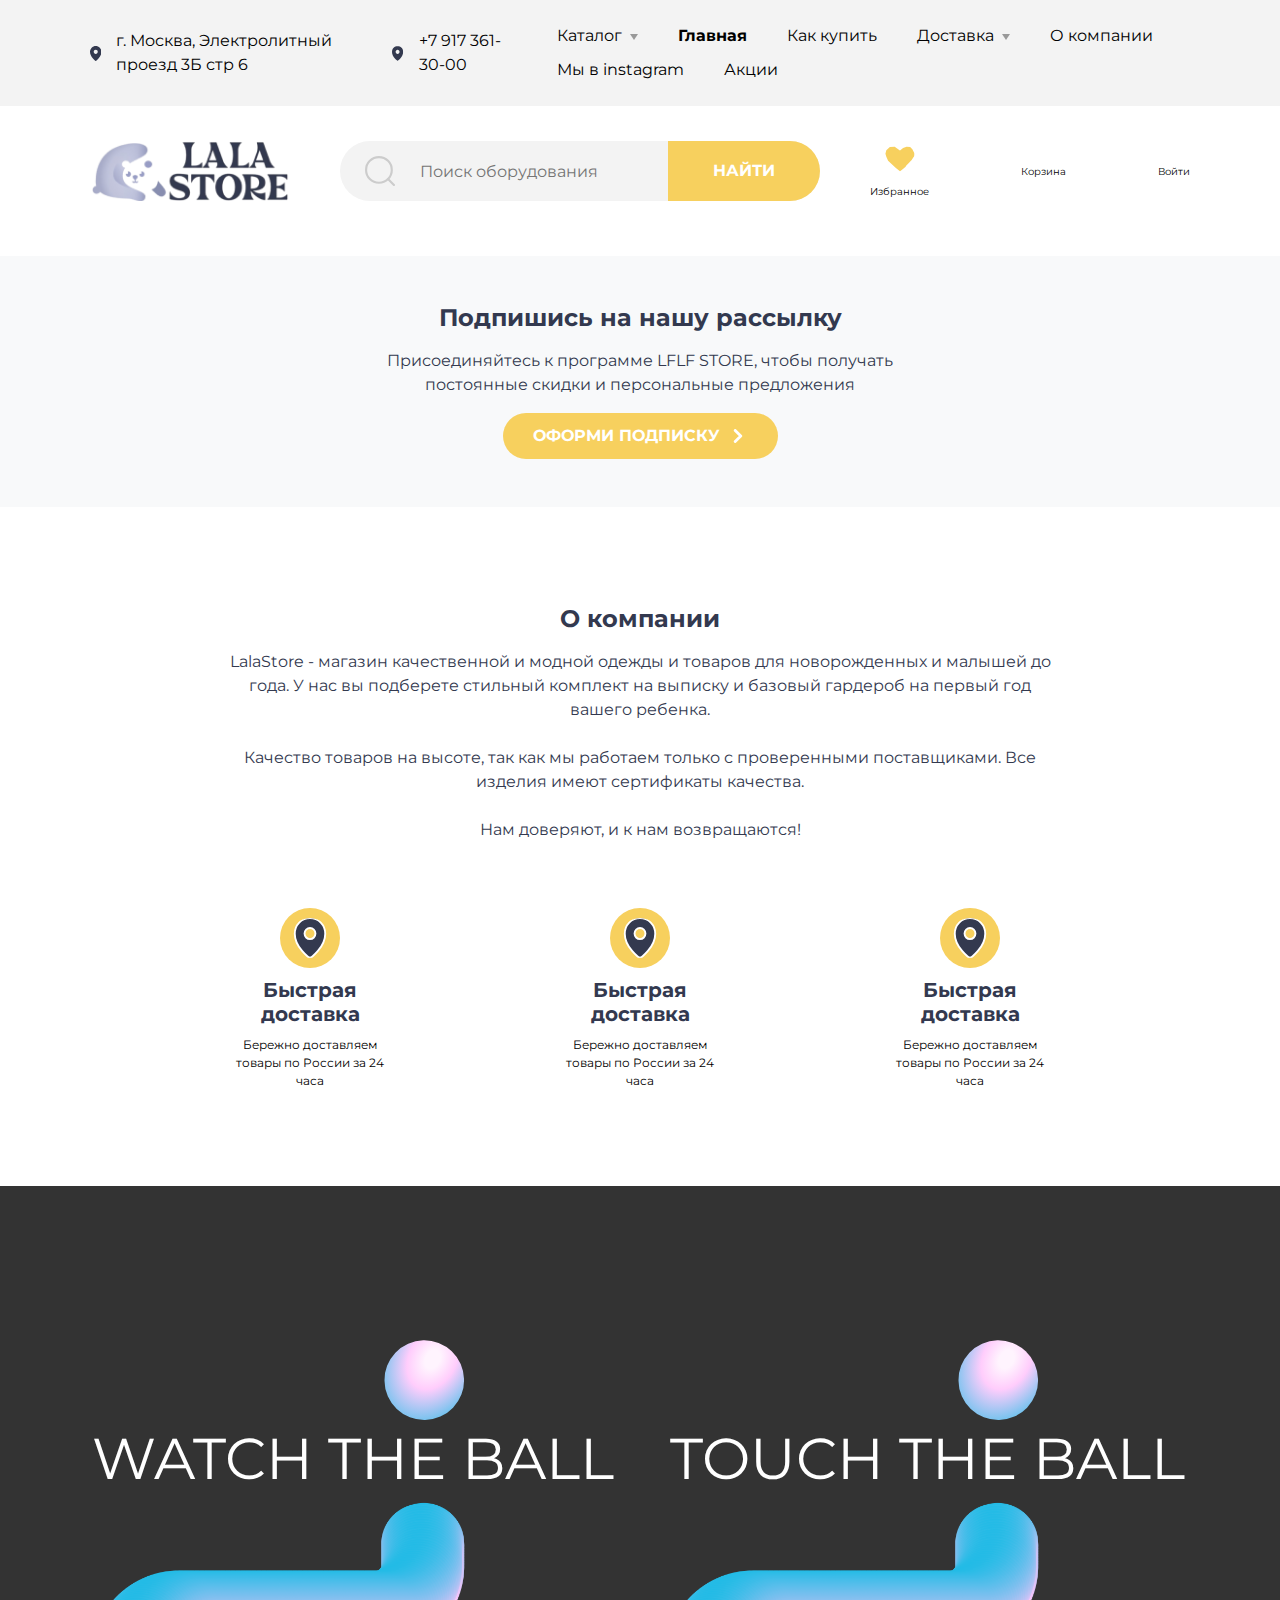
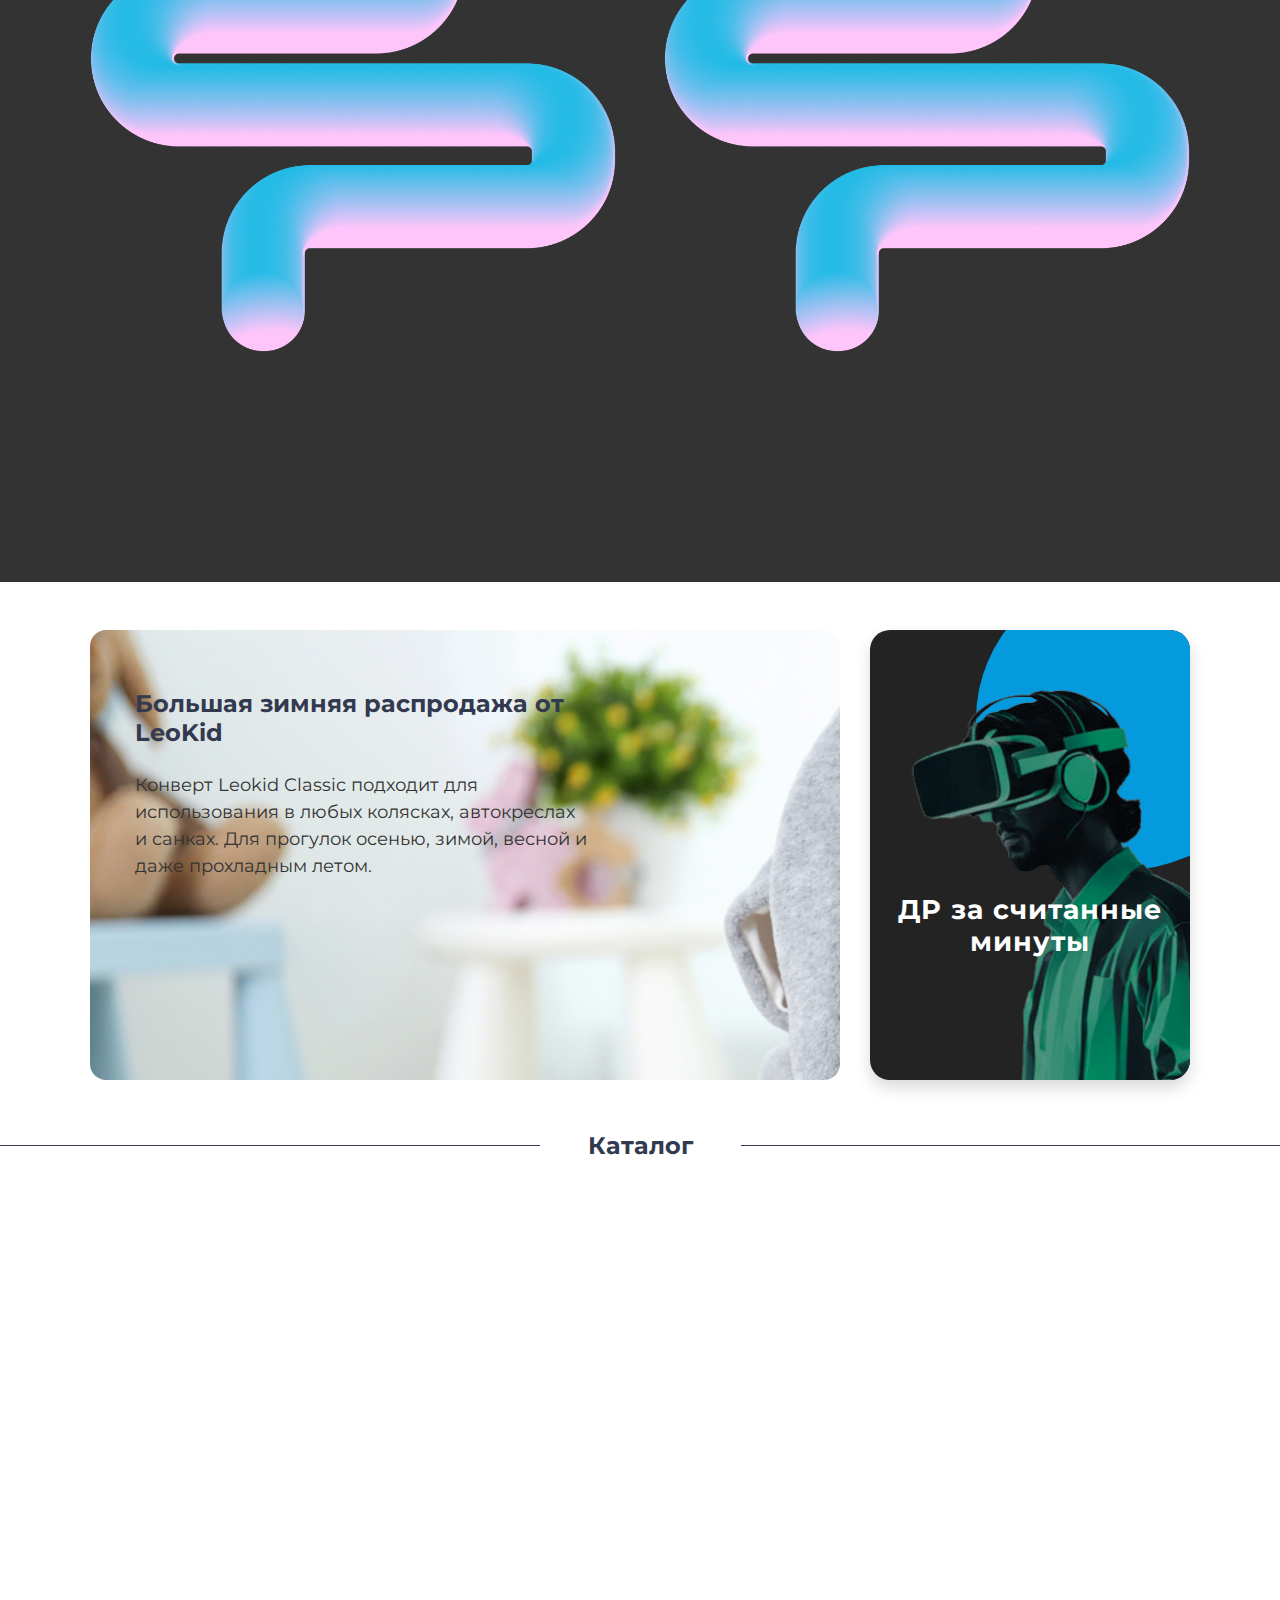
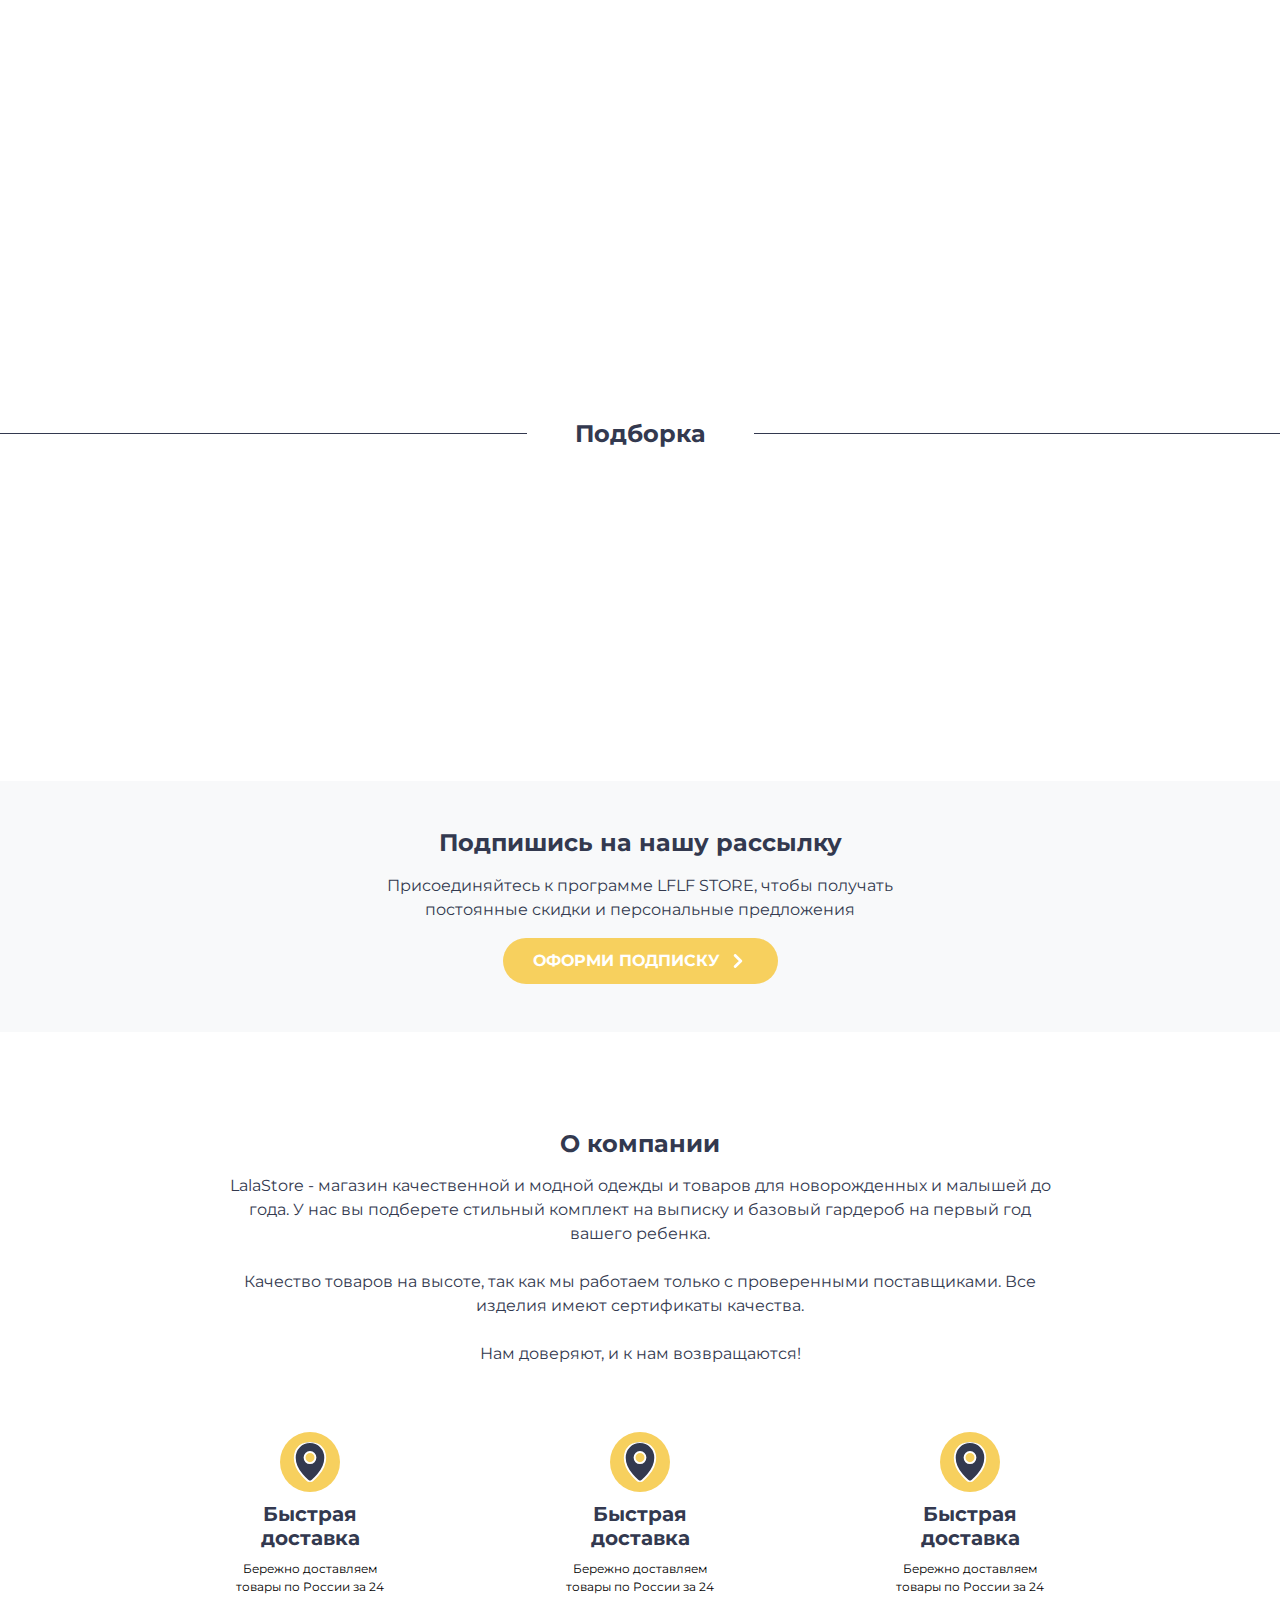
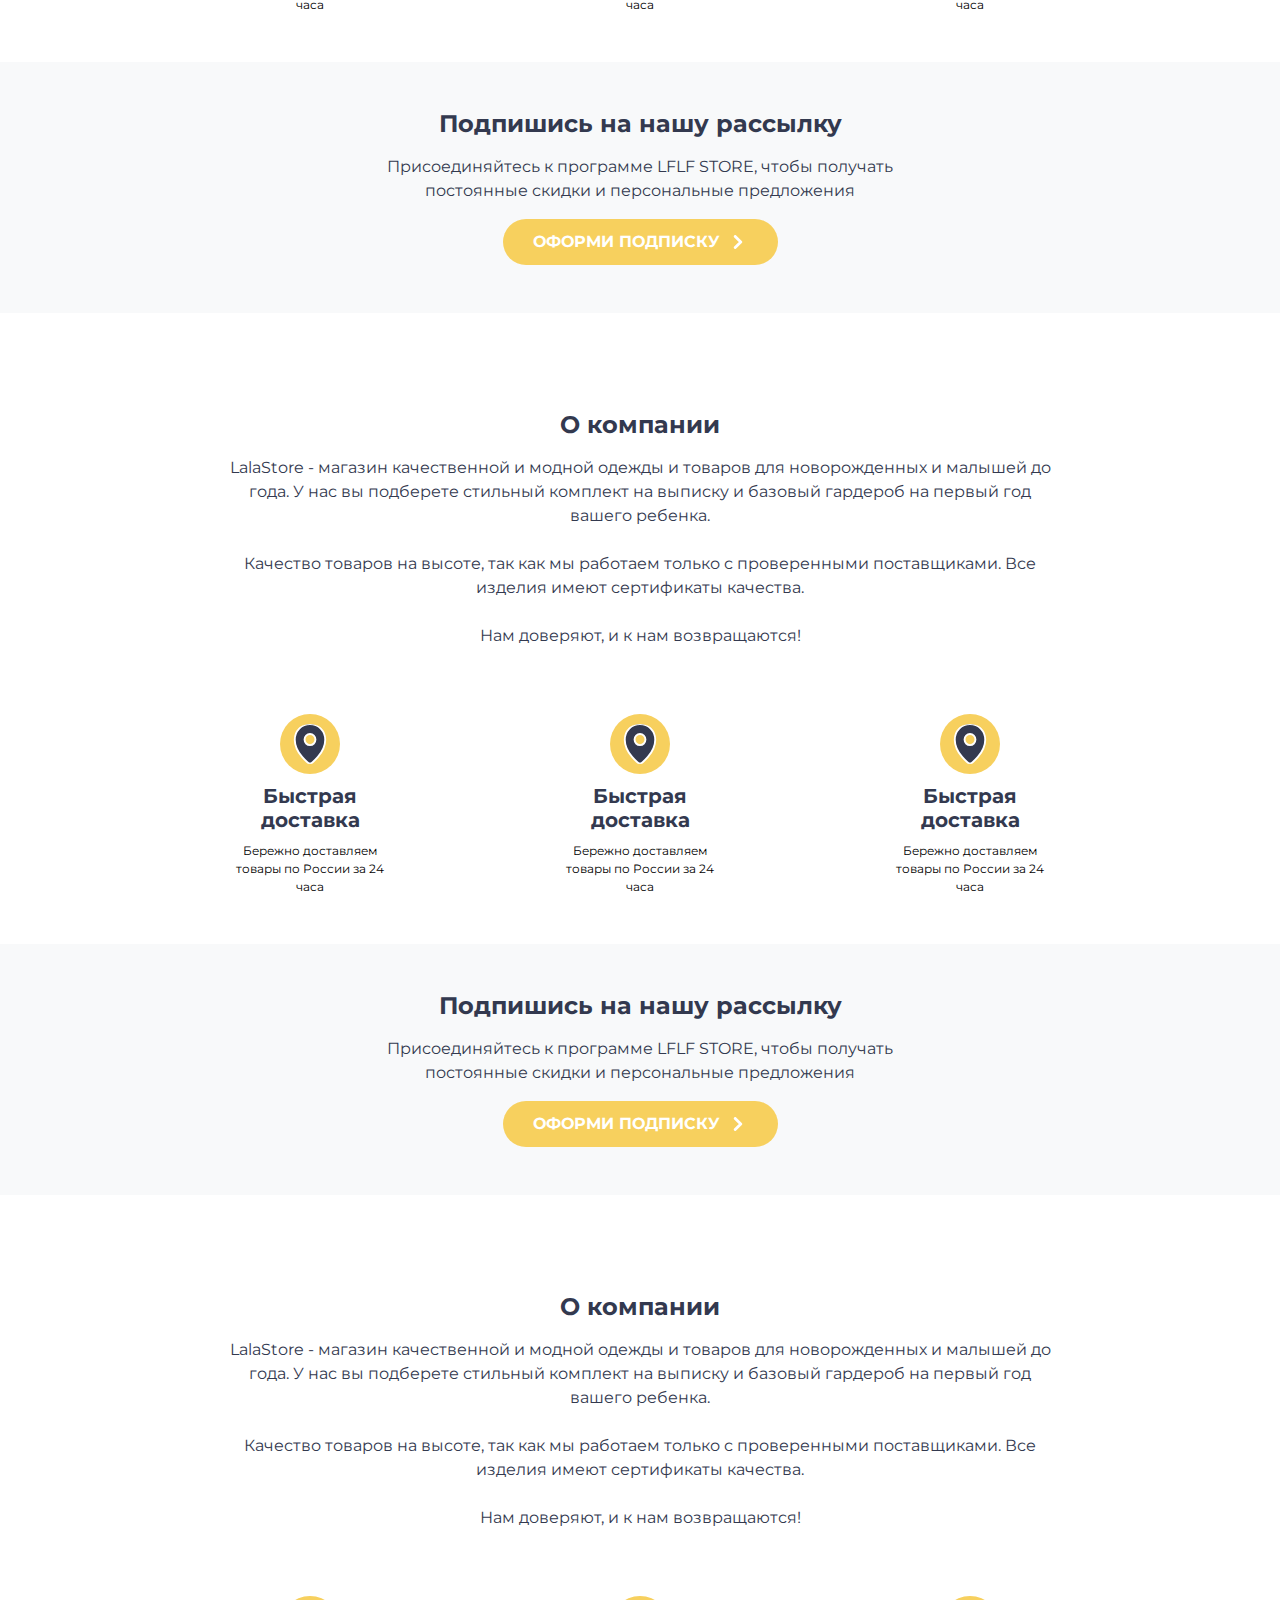
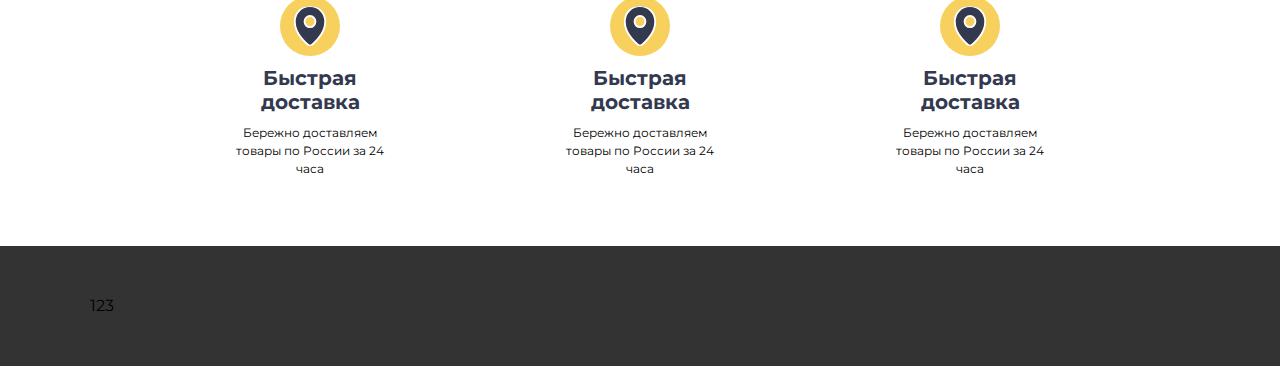
==== commit 19d19137: "clear footer" ====
--- a/assets/index.html
+++ b/assets/index.html
@@ -30,4 +30,4 @@
 </svg></div></div><img src="images/worm-path.png" alt=""/></div></div></div></div></div><div class="container"><div class="main-banner"> <a class="banner banner__lg" href="#"><div class="banner__text"> <h1 class="fs--36-24 color-main bold">Большая зимняя распродажа от LeoKid</h1><span class="fs--18-14 color-dark">Конверт Leokid Classic подходит для использования в любых колясках, автокреслах и санках. Для прогулок осенью, зимой, весной и даже прохладным летом.</span></div></a><div class="banner banner__xs card-item shadow"><div class="card-item__pic"><img src="images/123.png" alt=""/></div><div class="card-item__content"> <h2>ДР за считанные минуты</h2><p>В течение следующих 5 минут воплотите свою идею AR в реальность БЕСПЛАТНО.</p><a href="#">Начать создавать</a></div></div></div></div><section class="my-5"><div class="seporate mb-4"><span class="color-main fs--36-24 bold text-center px-5">Каталог</span></div><div class="container"><div class="main-catalog"><div><img src="images/cat.jpg" alt=""/><a class="dropdown dropdown--white" href="#" type="button" data-bs-toggle="dropdown" aria-expanded="false">Аксессуары </a><ul class="dropdown-menu"> <li><a class="dropdown-item" href="#">Ссылка</a></li><li><a class="dropdown-item" href="#">Ссылка Длинная</a></li><li><a class="dropdown-item" href="#">Ссылка Очень Очень длинная</a></li><li><a class="dropdown-item" href="#">Ссылка</a></li><li><a class="dropdown-item" href="#">Ссылка</a></li></ul></div><div><img src="images/cat.jpg" alt=""/><a class="dropdown dropdown--white" href="#" type="button" data-bs-toggle="dropdown" aria-expanded="false">Аксессуары </a><ul class="dropdown-menu"> <li><a class="dropdown-item" href="#">Ссылка</a></li><li><a class="dropdown-item" href="#">Ссылка Длинная</a></li><li><a class="dropdown-item" href="#">Ссылка Очень Очень длинная</a></li><li><a class="dropdown-item" href="#">Ссылка</a></li><li><a class="dropdown-item" href="#">Ссылка</a></li></ul></div><div><img src="images/cat.jpg" alt=""/><a class="dropdown dropdown--white" href="#" type="button" data-bs-toggle="dropdown" aria-expanded="false">Аксессуары </a><ul class="dropdown-menu"> <li><a class="dropdown-item" href="#">Ссылка</a></li><li><a class="dropdown-item" href="#">Ссылка Длинная</a></li><li><a class="dropdown-item" href="#">Ссылка Очень Очень длинная</a></li><li><a class="dropdown-item" href="#">Ссылка</a></li><li><a class="dropdown-item" href="#">Ссылка</a></li></ul></div><div><img src="images/cat.jpg" alt=""/><a class="dropdown dropdown--white" href="#" type="button" data-bs-toggle="dropdown" aria-expanded="false">Аксессуары </a><ul class="dropdown-menu"> <li><a class="dropdown-item" href="#">Ссылка</a></li><li><a class="dropdown-item" href="#">Ссылка Длинная</a></li><li><a class="dropdown-item" href="#">Ссылка Очень Очень длинная</a></li><li><a class="dropdown-item" href="#">Ссылка</a></li><li><a class="dropdown-item" href="#">Ссылка</a></li></ul></div><div><img src="images/cat.jpg" alt=""/><a class="dropdown dropdown--white" href="#" type="button" data-bs-toggle="dropdown" aria-expanded="false">Аксессуары </a><ul class="dropdown-menu"> <li><a class="dropdown-item" href="#">Ссылка</a></li><li><a class="dropdown-item" href="#">Ссылка Длинная</a></li><li><a class="dropdown-item" href="#">Ссылка Очень Очень длинная</a></li><li><a class="dropdown-item" href="#">Ссылка</a></li><li><a class="dropdown-item" href="#">Ссылка</a></li></ul></div></div></div></section><section class="my-5"><div class="seporate mb-4"><span class="color-main fs--36-24 bold text-center px-5">Подборка</span></div><div class="container"> <div class="recomend"><a class="recomend-item" href="#"><img src="images/ban2.jpg" alt=""/><span>Подборка №106</span></a><a class="recomend-item" href="#"><img src="images/ban2.jpg" alt=""/><span>Подборка №106</span></a><a class="recomend-item" href="#"><img src="images/ban2.jpg" alt=""/><span>Подборка №106</span></a><a class="recomend-item" href="#"><img src="images/ban2.jpg" alt=""/><span>Подборка №106</span></a><a class="recomend-item" href="#"><img src="images/ban2.jpg" alt=""/><span>Подборка №106</span></a></div></div></section><section class="bg-light"><div class="container"><div class="d-flex flex-column align-items-center gap-3 w-50 mx-auto py-5 text-center"><h4 class="color-main fs--32-24 bold">Подпишись на нашу рассылку</h4><p class="color-main">Присоединяйтесь к программе LFLF STORE, чтобы получать постоянные скидки и персональные предложения</p><a class="btn-main hover-main ease" href="#"> <span class="lh-100">Оформи подписку</span><svg class="icon" width="20px" height="14px"><use xlink:href="#pag-right"></use></svg></a></div></div></section><section class="about"><div class="container"> <div class="d-flex flex-column align-items-center gap-3 w-75 mx-auto py-5 text-center"><h4 class="color-main fs--32-24 bold">О компании</h4><p class="color-main">LalaStore - магазин качественной и модной одежды и товаров для новорожденных и малышей до года. У нас вы подберете стильный комплект на выписку и базовый гардероб на первый год вашего ребенка.<br><br>Качество товаров на высоте, так как мы работаем только с проверенными поставщиками. Все изделия имеют сертификаты качества.
 <br><br>Нам доверяют, и к нам возвращаются!</p><div class="about"> <div class="about__item"> <svg class="icon color-white size--60-40" width="40px" height="40px"><use xlink:href="#marker"></use></svg><h5 class="fs--16-12 color-main bold">Быстрая доставка</h5><span class="fs--14-12">Бережно доставляем товары по России за 24 часа</span></div><div class="about__item"> <svg class="icon color-white size--60-40" width="40px" height="40px"><use xlink:href="#marker"></use></svg><h5 class="fs--16-12 color-main bold">Быстрая доставка</h5><span class="fs--14-12">Бережно доставляем товары по России за 24 часа</span></div><div class="about__item"> <svg class="icon color-white size--60-40" width="40px" height="40px"><use xlink:href="#marker"></use></svg><h5 class="fs--16-12 color-main bold">Быстрая доставка</h5><span class="fs--14-12">Бережно доставляем товары по России за 24 часа</span></div></div></div></div></section><section class="bg-light"><div class="container"><div class="d-flex flex-column align-items-center gap-3 w-50 mx-auto py-5 text-center"><h4 class="color-main fs--32-24 bold">Подпишись на нашу рассылку</h4><p class="color-main">Присоединяйтесь к программе LFLF STORE, чтобы получать постоянные скидки и персональные предложения</p><a class="btn-main hover-main ease" href="#"> <span class="lh-100">Оформи подписку</span><svg class="icon" width="20px" height="14px"><use xlink:href="#pag-right"></use></svg></a></div></div></section><section class="about"><div class="container"> <div class="d-flex flex-column align-items-center gap-3 w-75 mx-auto py-5 text-center"><h4 class="color-main fs--32-24 bold">О компании</h4><p class="color-main">LalaStore - магазин качественной и модной одежды и товаров для новорожденных и малышей до года. У нас вы подберете стильный комплект на выписку и базовый гардероб на первый год вашего ребенка.<br><br>Качество товаров на высоте, так как мы работаем только с проверенными поставщиками. Все изделия имеют сертификаты качества.
 <br><br>Нам доверяют, и к нам возвращаются!</p><div class="about"> <div class="about__item"> <svg class="icon color-white size--60-40" width="40px" height="40px"><use xlink:href="#marker"></use></svg><h5 class="fs--16-12 color-main bold">Быстрая доставка</h5><span class="fs--14-12">Бережно доставляем товары по России за 24 часа</span></div><div class="about__item"> <svg class="icon color-white size--60-40" width="40px" height="40px"><use xlink:href="#marker"></use></svg><h5 class="fs--16-12 color-main bold">Быстрая доставка</h5><span class="fs--14-12">Бережно доставляем товары по России за 24 часа</span></div><div class="about__item"> <svg class="icon color-white size--60-40" width="40px" height="40px"><use xlink:href="#marker"></use></svg><h5 class="fs--16-12 color-main bold">Быстрая доставка</h5><span class="fs--14-12">Бережно доставляем товары по России за 24 часа</span></div></div></div></div></section><section class="bg-light"><div class="container"><div class="d-flex flex-column align-items-center gap-3 w-50 mx-auto py-5 text-center"><h4 class="color-main fs--32-24 bold">Подпишись на нашу рассылку</h4><p class="color-main">Присоединяйтесь к программе LFLF STORE, чтобы получать постоянные скидки и персональные предложения</p><a class="btn-main hover-main ease" href="#"> <span class="lh-100">Оформи подписку</span><svg class="icon" width="20px" height="14px"><use xlink:href="#pag-right"></use></svg></a></div></div></section><section class="about"><div class="container"> <div class="d-flex flex-column align-items-center gap-3 w-75 mx-auto py-5 text-center"><h4 class="color-main fs--32-24 bold">О компании</h4><p class="color-main">LalaStore - магазин качественной и модной одежды и товаров для новорожденных и малышей до года. У нас вы подберете стильный комплект на выписку и базовый гардероб на первый год вашего ребенка.<br><br>Качество товаров на высоте, так как мы работаем только с проверенными поставщиками. Все изделия имеют сертификаты качества.
-<br><br>Нам доверяют, и к нам возвращаются!</p><div class="about"> <div class="about__item"> <svg class="icon color-white size--60-40" width="40px" height="40px"><use xlink:href="#marker"></use></svg><h5 class="fs--16-12 color-main bold">Быстрая доставка</h5><span class="fs--14-12">Бережно доставляем товары по России за 24 часа</span></div><div class="about__item"> <svg class="icon color-white size--60-40" width="40px" height="40px"><use xlink:href="#marker"></use></svg><h5 class="fs--16-12 color-main bold">Быстрая доставка</h5><span class="fs--14-12">Бережно доставляем товары по России за 24 часа</span></div><div class="about__item"> <svg class="icon color-white size--60-40" width="40px" height="40px"><use xlink:href="#marker"></use></svg><h5 class="fs--16-12 color-main bold">Быстрая доставка</h5><span class="fs--14-12">Бережно доставляем товары по России за 24 часа</span></div></div></div></div></section></main><footer class="footer bg-dark py-5"><div class="container"> <a class="bestweb-wr" href="https://bestweb.ru/" target="_blank" title="Разработка сайта, поддержка сайта Bestweb г.Уфа"><svg class="icon-fill js-bw-logo bw-light" width="151px" height="60px"><use xlink:href="#bestweb"></use></svg></a></div></footer></div></body></html>+<br><br>Нам доверяют, и к нам возвращаются!</p><div class="about"> <div class="about__item"> <svg class="icon color-white size--60-40" width="40px" height="40px"><use xlink:href="#marker"></use></svg><h5 class="fs--16-12 color-main bold">Быстрая доставка</h5><span class="fs--14-12">Бережно доставляем товары по России за 24 часа</span></div><div class="about__item"> <svg class="icon color-white size--60-40" width="40px" height="40px"><use xlink:href="#marker"></use></svg><h5 class="fs--16-12 color-main bold">Быстрая доставка</h5><span class="fs--14-12">Бережно доставляем товары по России за 24 часа</span></div><div class="about__item"> <svg class="icon color-white size--60-40" width="40px" height="40px"><use xlink:href="#marker"></use></svg><h5 class="fs--16-12 color-main bold">Быстрая доставка</h5><span class="fs--14-12">Бережно доставляем товары по России за 24 часа</span></div></div></div></div></section></main><footer class="footer bg-dark py-5"><div class="container"> 123</div></footer></div></body></html>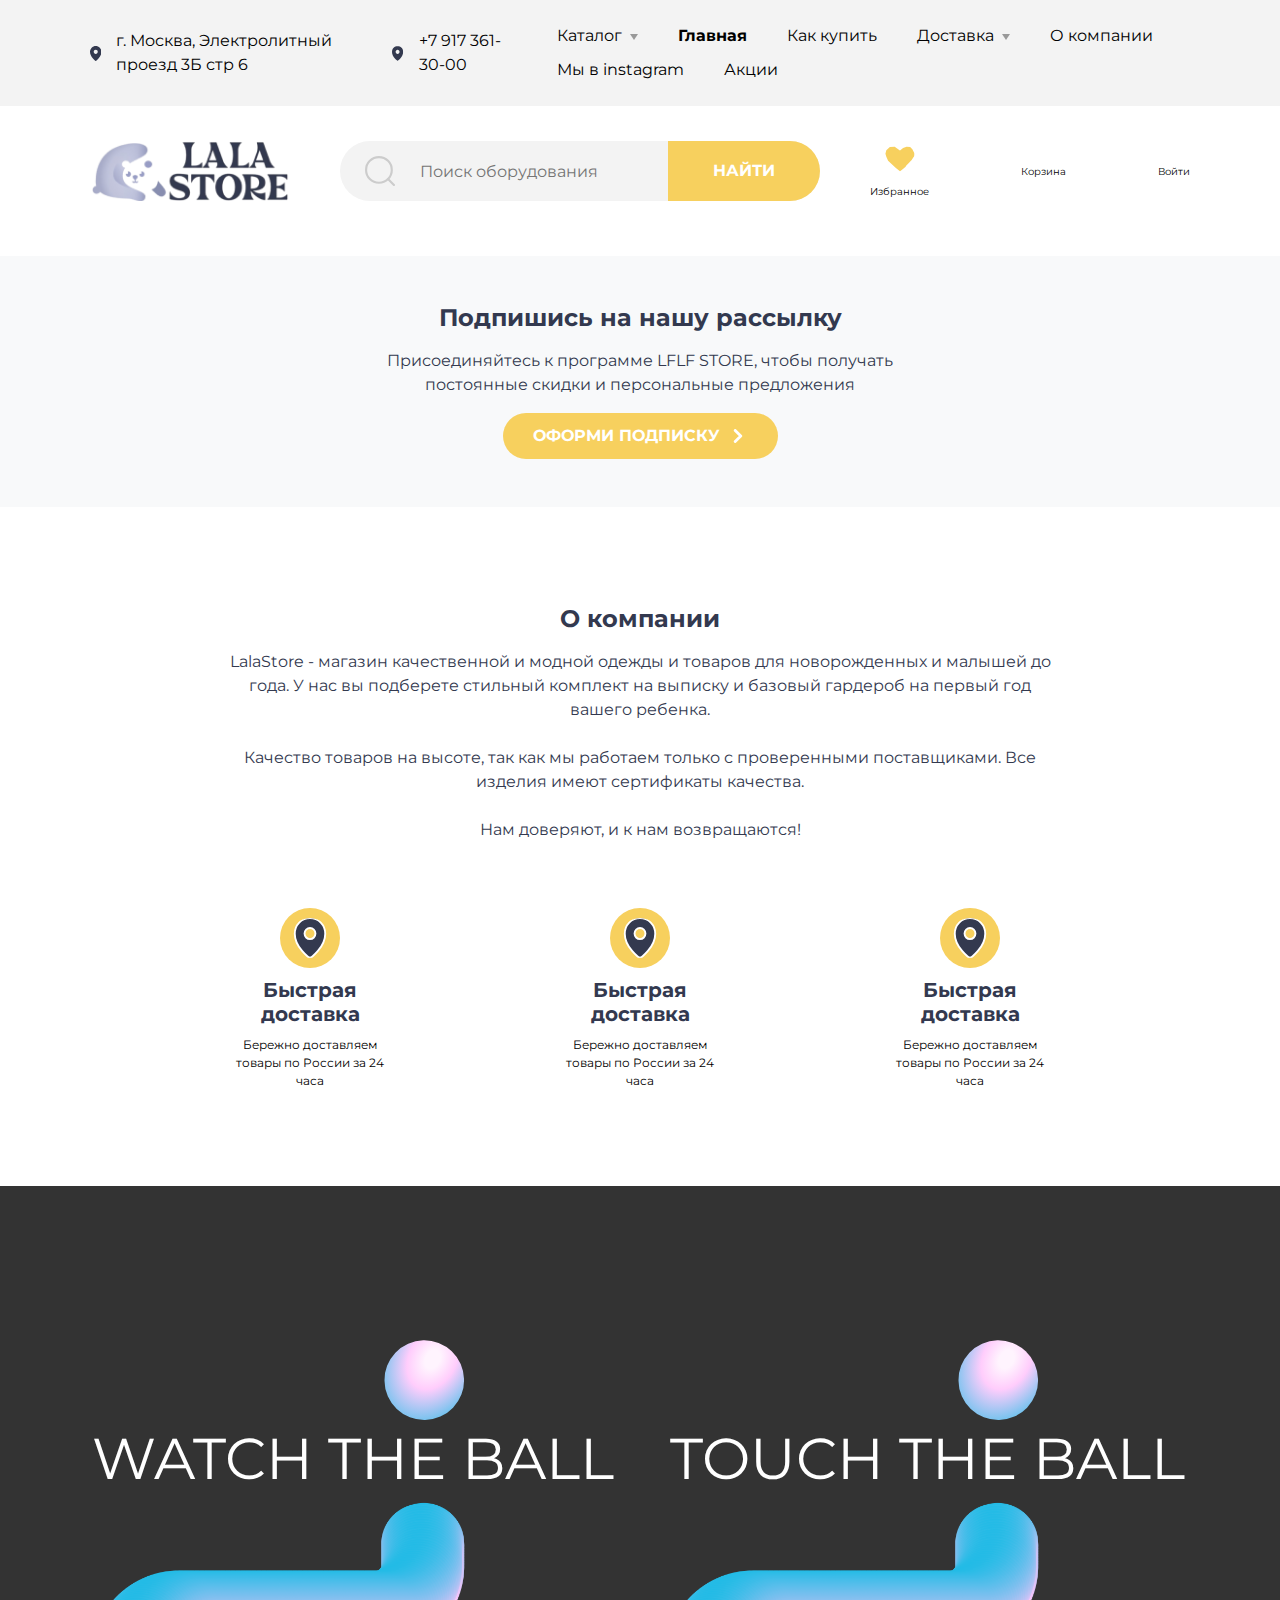
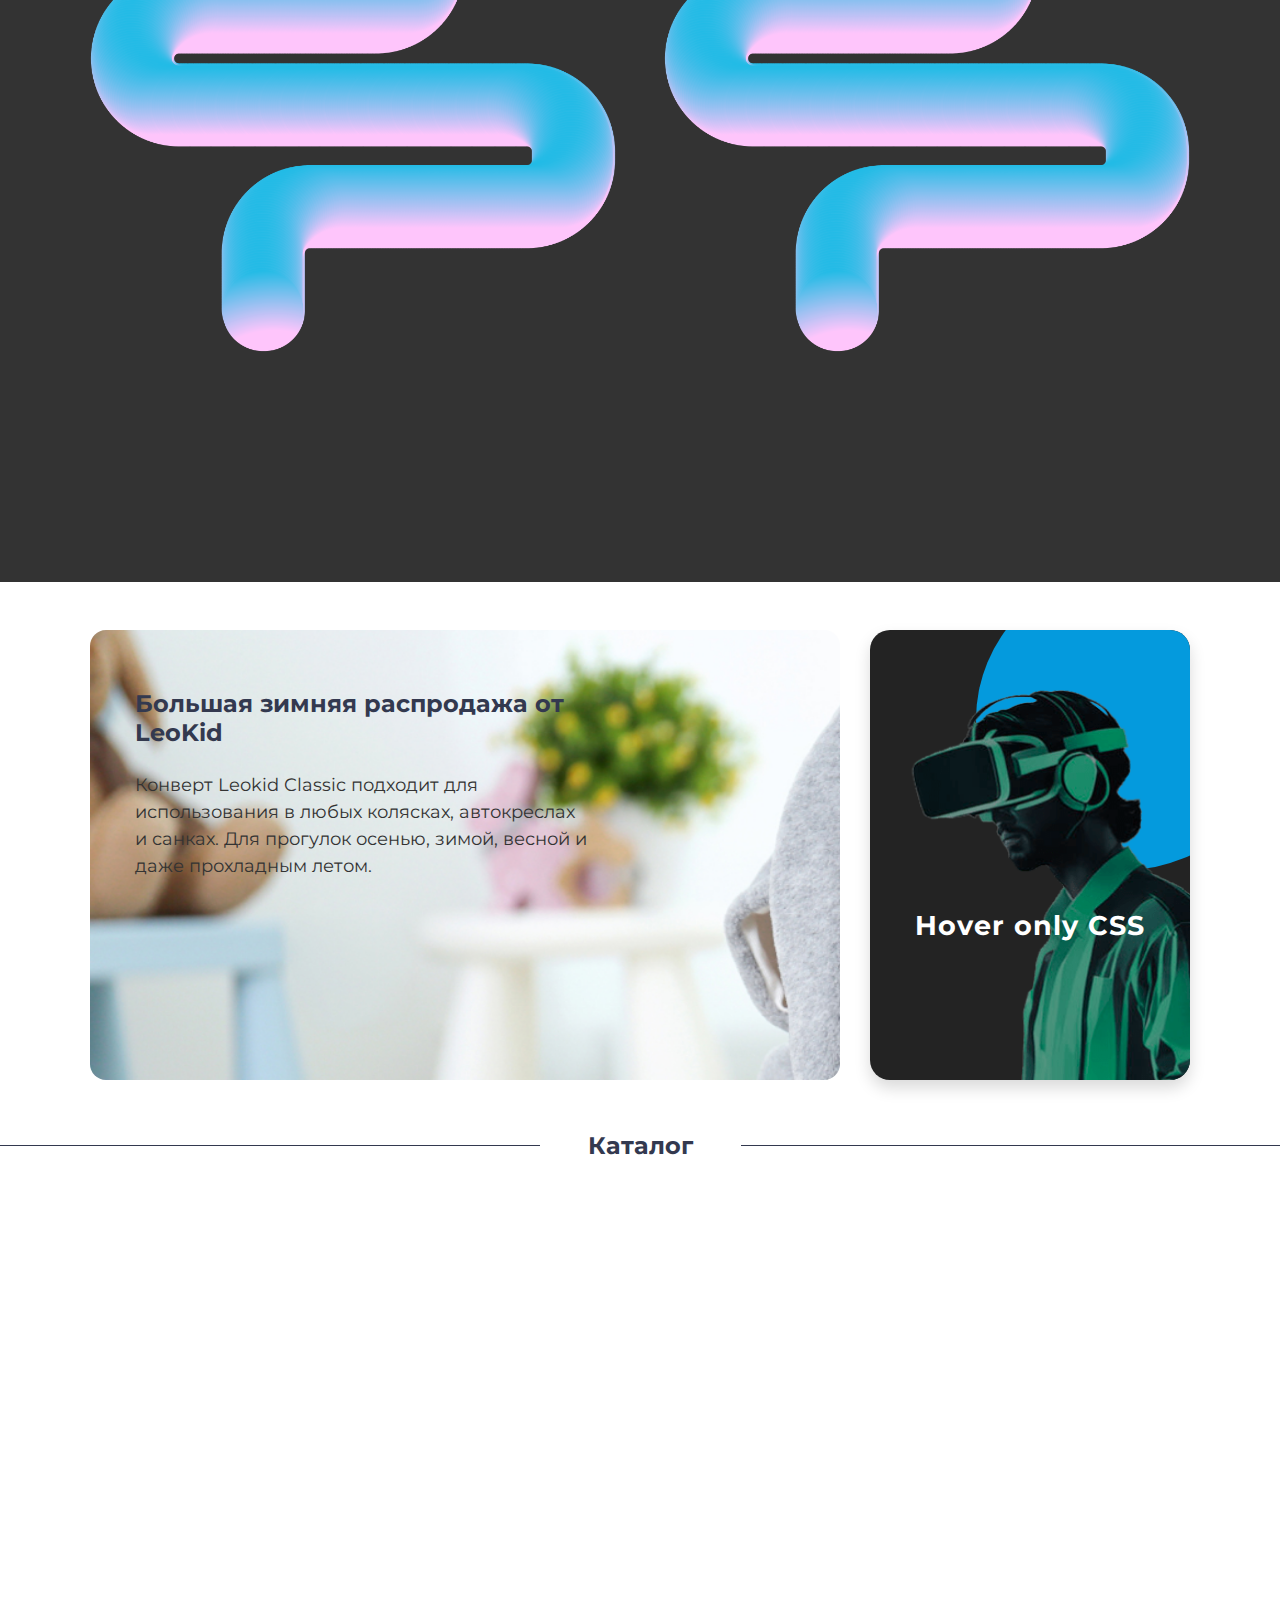
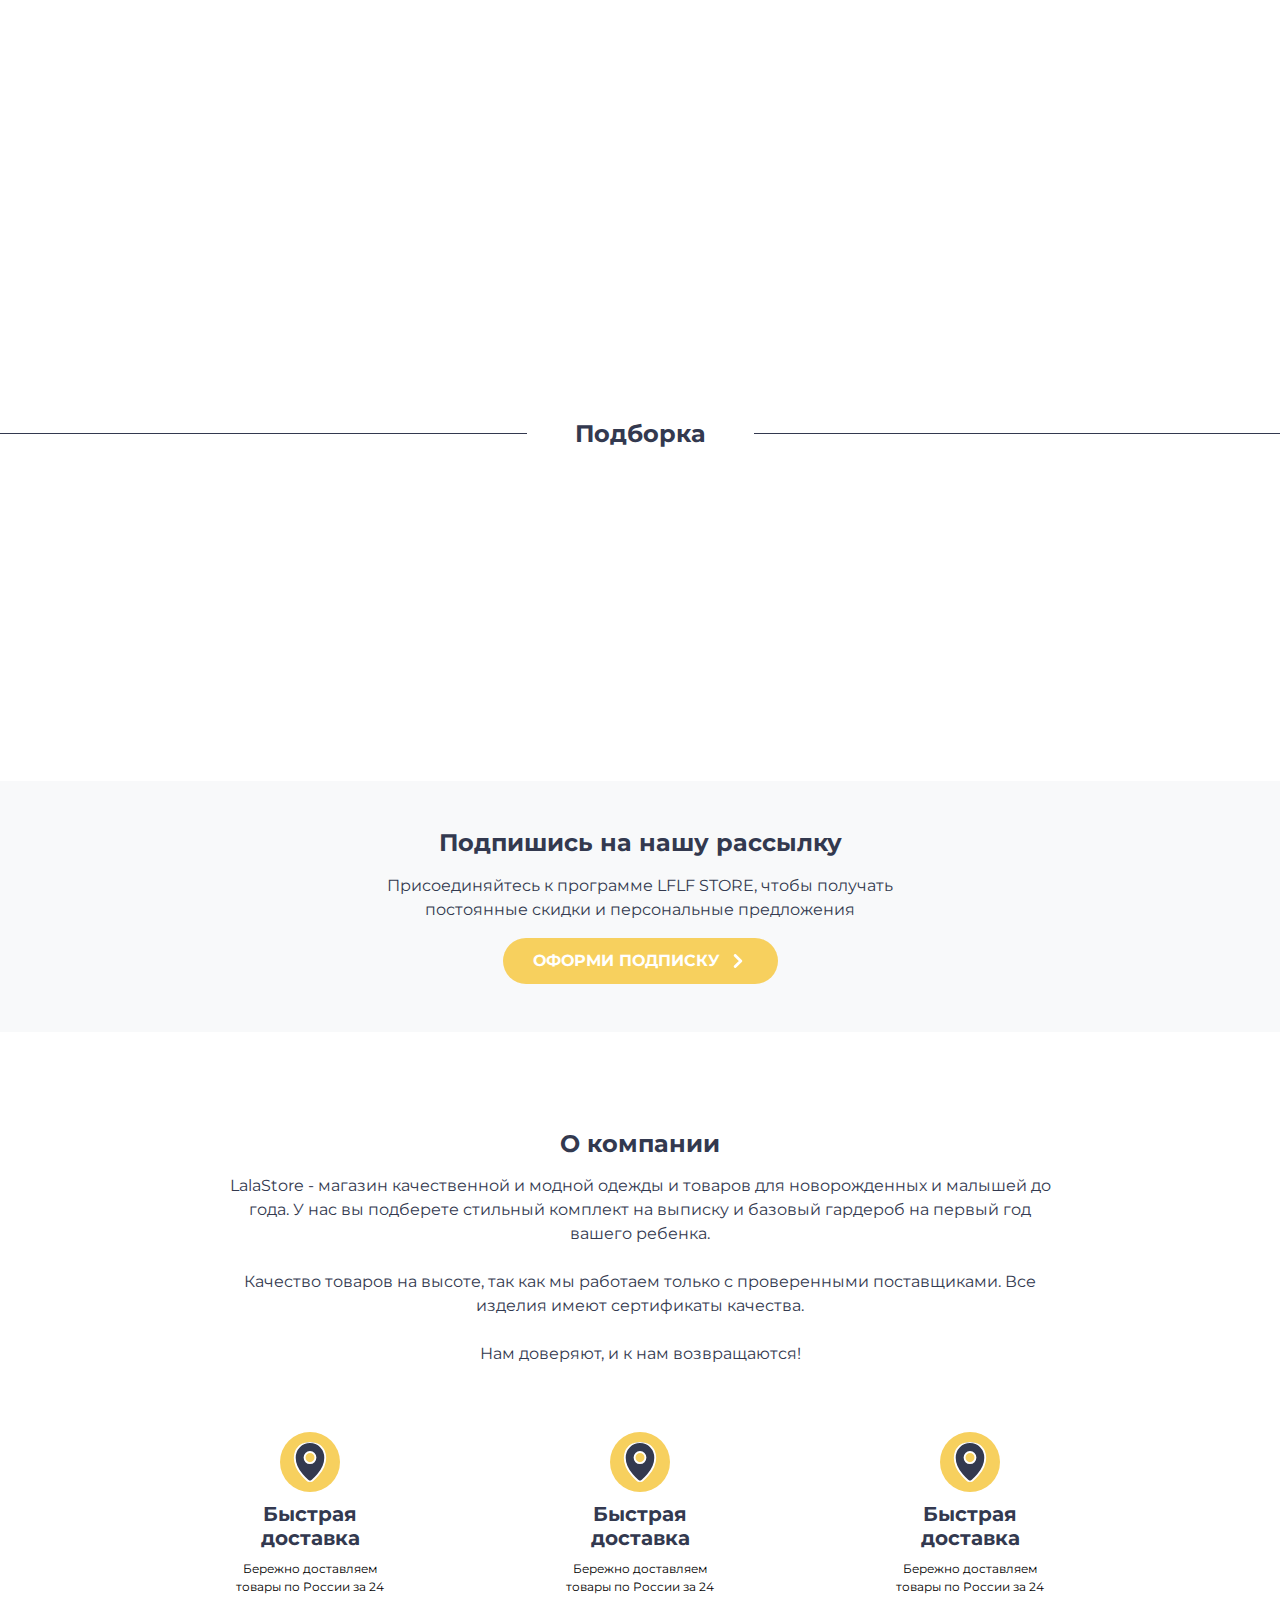
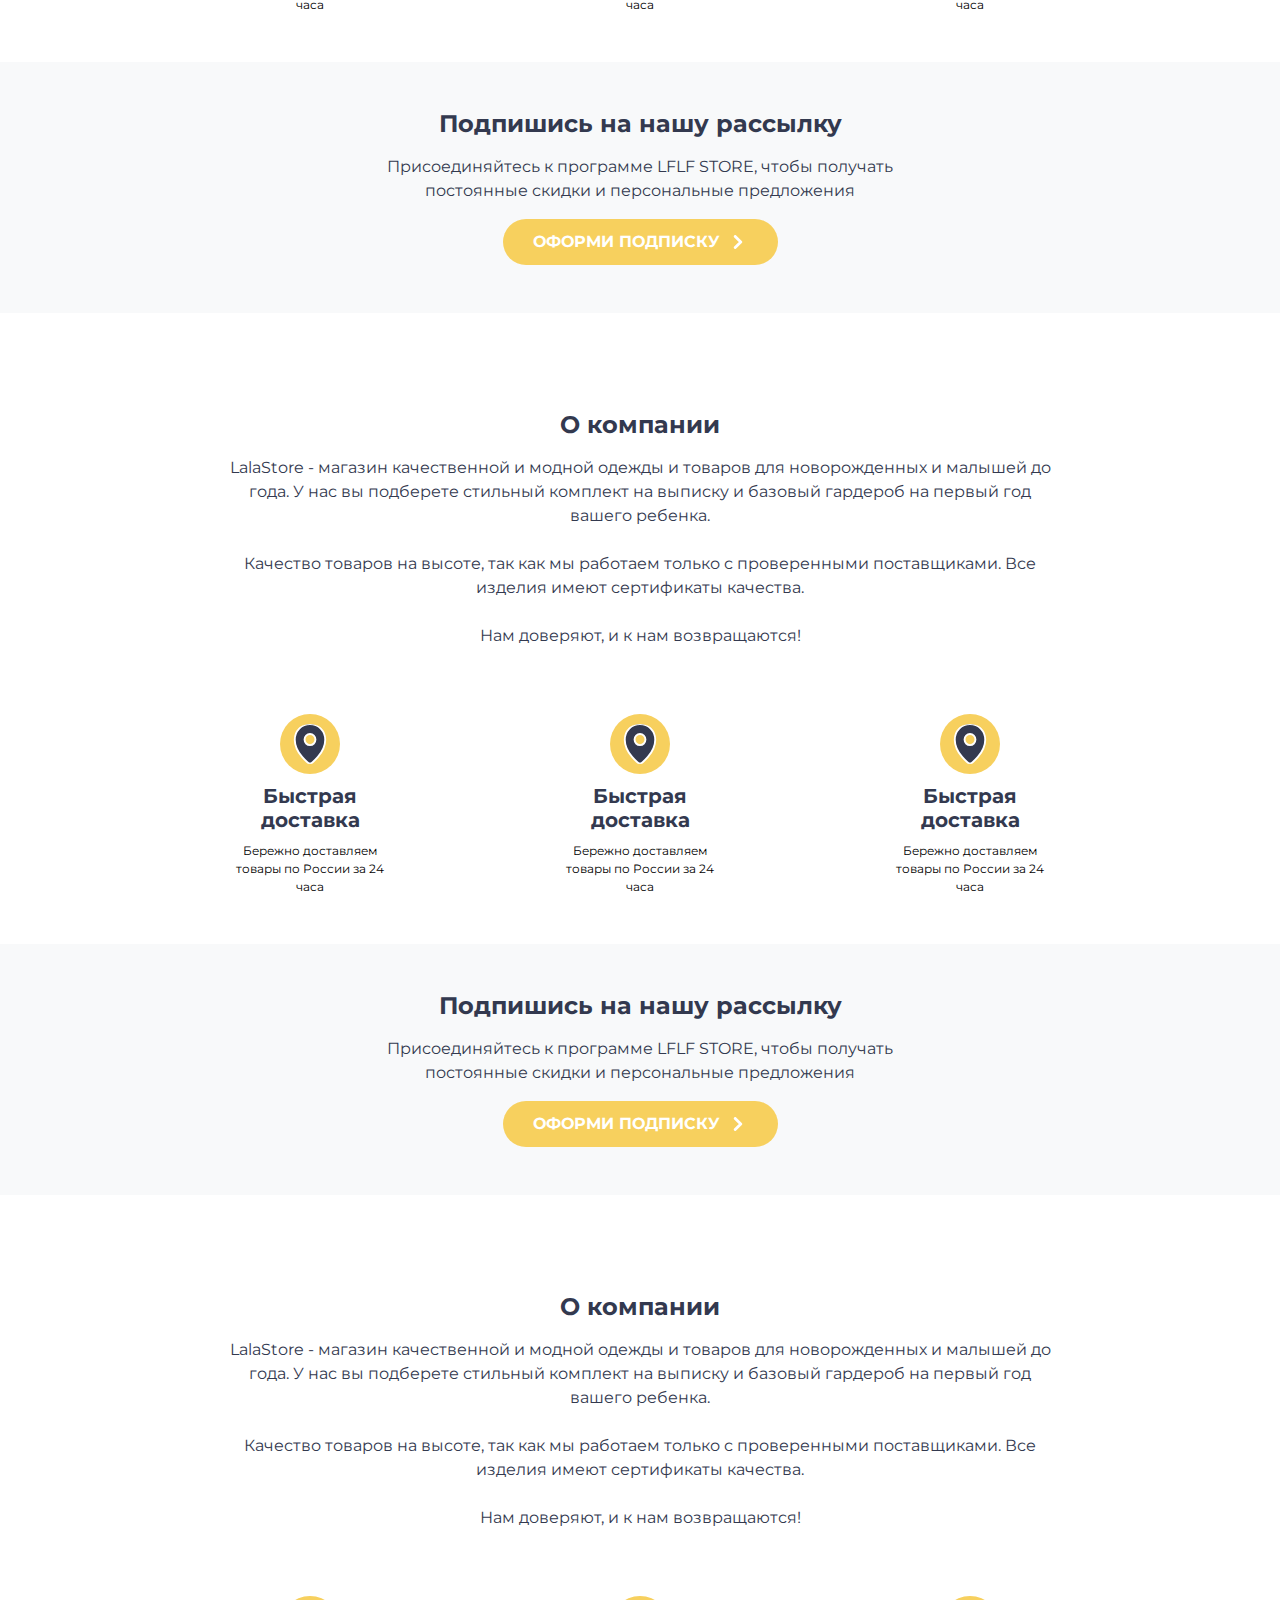
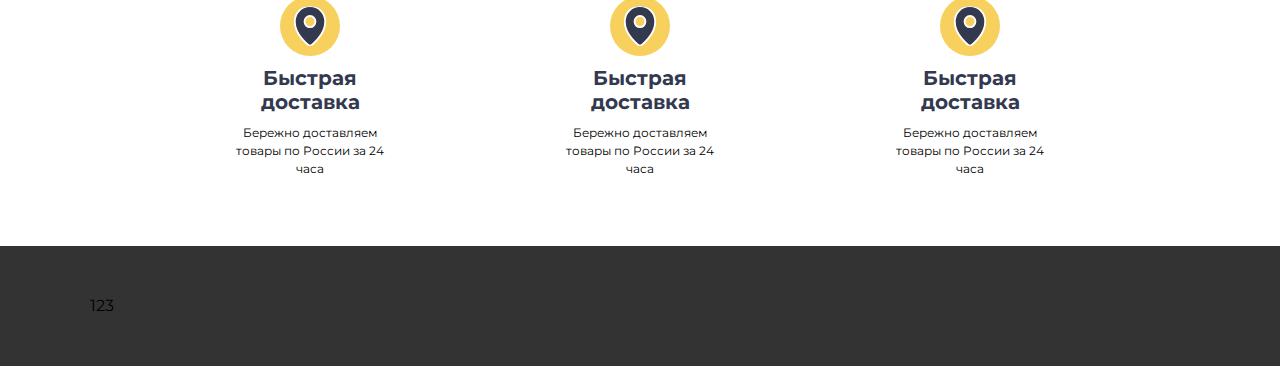
==== commit ab3b38d5: "gsap add" ====
--- a/assets/index.html
+++ b/assets/index.html
@@ -1,4 +1,4 @@
-<!DOCTYPE html><html lang="ru"><head><meta charset="utf-8"/><meta name="viewport" content="width=device-width,initial-scale=1,shrink-to-fit=no"/><link rel="preconnect" href="https://fonts.googleapis.com"/><link rel="preconnect" href="https://fonts.gstatic.com" crossorigin="crossorigin"/><link href="css/bootstrap.min.css" rel="stylesheet"/><link href="css/slick.css" rel="stylesheet"/><link href="css/jquery.fancybox.min.css" rel="stylesheet"/><link href="css/styles.min.css" rel="stylesheet"/><link href="css/media.min.css" rel="stylesheet"/><link rel="icon" href="fic.svg" type="image/svg+xml"/><title>Главная страница</title><script src="js/jquery.min.js"></script><script src="js/jquery.fancybox.min.js"></script><script src="js/popper.min.js"></script><script src="js/bootstrap.min.js"></script><script src="js/slick.min.js"></script><script src="js/anime.min.js"></script><script src="js/main.js"></script></head><body class="inner-page"><svg xmlns="http://www.w3.org/2000/svg" style="display:none"><symbol class="bestweb" id="bestweb" viewBox="0 0 151 60"><path class="bw-logo" d="M5.0012 0H145.002C147.752 0 150.002 2.24957 150.002 4.99974V30.0001C150.002 32.7503 147.752 34.9999 145.002 34.9999H5.0012C2.25104 34.9999 0.00146484 32.7503 0.00146484 30.0001V4.99974C0.00146484 2.24957 2.25104 0 5.0012 0V0Z"></path><path class="bw-logo-text" d="M15.0017 11.1831H18.6564C20.3725 11.1831 21.6141 11.434 22.3811 11.9357C23.1482 12.4374 23.5317 13.2286 23.5317 14.312C23.5317 15.0617 23.3174 15.6817 22.8914 16.1687C22.4625 16.6557 21.8403 16.9717 21.0188 17.1163V17.2019C22.9821 17.5296 23.9668 18.539 23.9668 20.2276C23.9668 21.358 23.574 22.2408 22.7919 22.8754C22.0126 23.5098 20.919 23.8259 19.5142 23.8259H15.0017V11.1831V11.1831ZM16.5058 16.5967H18.9827C20.0457 16.5967 20.8105 16.4346 21.2756 16.1069C21.7408 15.782 21.9732 15.233 21.9732 14.4597C21.9732 13.7513 21.7164 13.2405 21.1968 12.9247C20.6775 12.6118 19.8495 12.4522 18.7171 12.4522H16.5058V16.5967V16.5967ZM16.5058 17.8425V22.5716H19.2032C20.2486 22.5716 21.0338 22.3737 21.5625 21.9811C22.0912 21.5854 22.3536 20.9655 22.3536 20.1241C22.3536 19.3389 22.0849 18.7635 21.5444 18.3944C21.0066 18.0257 20.1851 17.8425 19.0793 17.8425H16.5058V17.8425ZM41.0224 23.8259H33.8093V11.1831H41.0224V12.4876H35.3134V16.5612H40.6745V17.8601H35.3134V22.5123H41.0224V23.8259V23.8259ZM58.2528 20.4609C58.2528 21.5738 57.8389 22.4415 57.0143 23.0645C56.1869 23.687 55.0663 23.9999 53.6493 23.9999C52.1183 23.9999 50.9374 23.8052 50.1125 23.4186V22.0018C50.6412 22.2201 51.2212 22.3944 51.8462 22.5211C52.4715 22.6481 53.0909 22.7099 53.7037 22.7099C54.7066 22.7099 55.4618 22.5242 55.9695 22.152C56.4769 21.7801 56.7303 21.2637 56.7303 20.5995C56.7303 20.1627 56.6399 19.8024 56.4616 19.5221C56.2804 19.2446 55.9783 18.9849 55.5584 18.7485C55.1358 18.5126 54.4954 18.2439 53.6343 17.946C52.4293 17.5236 51.5684 17.0247 51.055 16.449C50.5383 15.8736 50.2786 15.1207 50.2786 14.191C50.2786 13.217 50.6534 12.4434 51.4023 11.8649C52.1515 11.2894 53.1422 11 54.3775 11C55.661 11 56.8454 11.2302 57.9237 11.6939L57.4554 12.9721C56.3893 12.535 55.3501 12.3167 54.3412 12.3167C53.5439 12.3167 52.9217 12.482 52.4746 12.8153C52.0248 13.1521 51.8011 13.6152 51.8011 14.2088C51.8011 14.6485 51.8825 15.0056 52.0486 15.286C52.2147 15.5666 52.4928 15.8234 52.8854 16.0564C53.2782 16.2897 53.8792 16.5465 54.6856 16.83C56.042 17.3023 56.9783 17.8099 57.4854 18.3502C57.9962 18.8933 58.2528 19.5961 58.2528 20.4609V20.4609ZM71.9435 23.8259H70.4394V12.4876H66.3433V11.1831H76.0423V12.4876H71.9434V23.8259H71.9435ZM96.3421 23.8259H94.8559L92.2463 15.3599C92.1222 14.9852 91.9833 14.5127 91.8293 13.9401C91.6754 13.3703 91.5969 13.0279 91.5907 12.9128C91.4608 13.6745 91.2556 14.507 90.9716 15.4101L88.4402 23.8259H86.9543L83.5108 11.1831H85.1024L87.1473 18.9908C87.4314 20.0858 87.6369 21.0777 87.7667 21.9663C87.9269 20.9124 88.1624 19.8792 88.4765 18.8698L90.7936 11.1831H92.388L94.8196 18.9406C95.1036 19.8319 95.3423 20.8413 95.5385 21.9663C95.6502 21.1486 95.8619 20.1508 96.1729 18.973L98.2084 11.1831H99.8035L96.3421 23.8259ZM116.107 23.8259H108.894V11.1831H116.107V12.4876H110.398V16.5612H115.759V17.8601H110.398V22.5123H116.107V23.8259V23.8259ZM126.037 11.1831H129.691C131.407 11.1831 132.649 11.4339 133.416 11.9357C134.183 12.4374 134.567 13.2286 134.567 14.312C134.567 15.0617 134.352 15.6817 133.926 16.1687C133.498 16.6556 132.875 16.9717 132.054 17.1163V17.2019C134.017 17.5296 135.002 18.539 135.002 20.2276C135.002 21.358 134.609 22.2407 133.827 22.8754C133.047 23.5098 131.954 23.8259 130.549 23.8259H126.037V11.1831V11.1831ZM127.541 16.5967H130.018C131.081 16.5967 131.845 16.4345 132.31 16.1069C132.776 15.782 133.008 15.2329 133.008 14.4596C133.008 13.7513 132.751 13.2405 132.232 12.9247C131.713 12.6117 130.885 12.4521 129.752 12.4521H127.541V16.5967V16.5967ZM127.541 17.8425V22.5715H130.239C131.283 22.5715 132.069 22.3737 132.597 21.9811C133.126 21.5854 133.389 20.9654 133.389 20.1241C133.389 19.3389 133.12 18.7635 132.579 18.3944C132.042 18.0256 131.22 17.8425 130.114 17.8425H127.541V17.8425Z"></path><path class="bw-text" d="M10.5589 51.9481H9.749V50.0983H5.34058V44.7464H6.15043V49.3998H8.99215V44.7464H9.80229V49.3998H10.5589V51.9481ZM14.8457 44.7465V48.1398L14.8105 49.0282L14.7958 49.3065L17.6922 44.7465H18.7022V50.0983H17.9457V46.8265L17.9607 46.1816L17.9839 45.5484L15.094 50.0983H14.084V44.7465H14.8457V44.7465ZM28.6374 47.4181C28.6374 48.2283 28.4075 48.8731 27.9474 49.3533C27.4857 49.8332 26.8425 50.1082 26.0156 50.1765V52.5001H25.214V50.1765C24.4073 50.115 23.7692 49.8383 23.3006 49.3465C22.8323 48.855 22.5973 48.2115 22.5973 47.4181C22.5973 46.6066 22.8306 45.9634 23.2975 45.4832C23.7658 45.005 24.4141 44.7331 25.2441 44.6682V42.5H26.0156V44.6682C26.8323 44.7433 27.4741 45.0248 27.9392 45.5132C28.4041 46.0016 28.6374 46.6366 28.6374 47.4181L28.6374 47.4181ZM23.4475 47.4181C23.4475 48.0432 23.5906 48.5333 23.8775 48.8865C24.164 49.2416 24.619 49.4483 25.244 49.5067V45.3466C24.6425 45.4032 24.1924 45.5983 23.8942 45.935C23.5957 46.2732 23.4474 46.7667 23.4474 47.4181L23.4475 47.4181ZM27.7975 47.4181C27.7975 46.1717 27.2042 45.4832 26.0156 45.3565V49.5067C26.6342 49.4449 27.0857 49.2365 27.3709 48.8833C27.6558 48.5282 27.7975 48.04 27.7975 47.4181L27.7975 47.4181ZM35.0275 50.1966C34.6792 50.1966 34.3608 50.1317 34.0726 50.0033C33.7843 49.8749 33.5425 49.6765 33.3474 49.41H33.2893C33.3276 49.7215 33.3474 50.0183 33.3474 50.2984V52.5001H32.5376V44.7465H33.1958L33.3092 45.4798H33.3474C33.5558 45.1867 33.7976 44.9749 34.0743 44.8448C34.3509 44.715 34.6692 44.6481 35.0275 44.6481C35.7376 44.6481 36.2841 44.8916 36.6708 45.3766C37.056 45.8616 37.2493 46.5416 37.2493 47.4181C37.2493 48.2966 37.0526 48.98 36.6609 49.4667C36.2677 49.9531 35.7243 50.1966 35.0275 50.1966ZM34.9093 45.3383C34.3625 45.3383 33.9677 45.4883 33.7242 45.7916C33.4792 46.0949 33.3542 46.5765 33.3474 47.2367V47.4181C33.3474 48.1699 33.4724 48.7082 33.7242 49.0316C33.9742 49.355 34.3759 49.5166 34.9292 49.5166C35.3926 49.5166 35.7543 49.3298 36.016 48.9551C36.2776 48.5817 36.4091 48.065 36.4091 47.4082C36.4091 46.7398 36.2776 46.2281 36.016 45.8715C35.7543 45.5149 35.3858 45.3383 34.9093 45.3383V45.3383ZM45.7677 47.4181C45.7677 48.29 45.5477 48.9715 45.1095 49.4616C44.6696 49.9517 44.0629 50.1966 43.2879 50.1966C42.8095 50.1966 42.3845 50.0832 42.0129 49.8582C41.6427 49.6348 41.3561 49.3117 41.1546 48.8916C40.9511 48.4715 40.851 47.9799 40.851 47.4181C40.851 46.545 41.0696 45.865 41.5061 45.3783C41.9412 44.8916 42.5478 44.6481 43.3211 44.6481C44.0712 44.6481 44.6645 44.8981 45.1061 45.3964C45.5477 45.8948 45.7677 46.5683 45.7677 47.4181V47.4181ZM41.6912 47.4181C41.6912 48.1015 41.8278 48.6217 42.1011 48.98C42.3743 49.3383 42.776 49.5166 43.3078 49.5166C43.8379 49.5166 44.2412 49.3383 44.5162 48.9834C44.7912 48.6265 44.9278 48.1049 44.9278 47.4181C44.9278 46.7367 44.7912 46.2199 44.5162 45.8667C44.2413 45.5149 43.8345 45.3383 43.2979 45.3383C42.7661 45.3383 42.3661 45.5115 42.0963 45.8599C41.8261 46.2083 41.6912 46.7282 41.6912 47.4181V47.4181ZM54.0131 46.0898C54.0131 46.4382 53.913 46.7015 53.7129 46.8832C53.5131 47.0632 53.2313 47.1848 52.8713 47.2466V47.29C53.3262 47.3532 53.6596 47.4867 53.8696 47.6917C54.0797 47.8966 54.1846 48.1801 54.1846 48.5401C54.1846 49.0384 54.0012 49.4233 53.6347 49.6932C53.2679 49.9633 52.7347 50.0983 52.0314 50.0983H49.673V44.7465H52.0212C53.3495 44.7465 54.0131 45.1949 54.0131 46.0898V46.0898ZM53.373 48.4865C53.373 48.1965 53.263 47.9865 53.0445 47.8549C52.8245 47.7231 52.4597 47.6565 51.9529 47.6565H50.4828V49.4199H51.973C52.9061 49.4199 53.373 49.1081 53.373 48.4865ZM53.2231 46.1683C53.2231 45.9067 53.1213 45.7233 52.9212 45.6133C52.7213 45.505 52.418 45.45 52.0113 45.45H50.4828V46.9583H51.8545C52.3562 46.9583 52.7097 46.8965 52.9147 46.7732C53.1196 46.6499 53.2231 46.4484 53.2231 46.1683V46.1683ZM62.4629 47.4181C62.4629 48.29 62.2429 48.9715 61.8047 49.4616C61.3647 49.9517 60.7581 50.1966 59.9831 50.1966C59.5047 50.1966 59.0797 50.0832 58.7081 49.8582C58.3379 49.6348 58.0513 49.3117 57.8498 48.8916C57.6463 48.4715 57.5462 47.9799 57.5462 47.4181C57.5462 46.545 57.7647 45.865 58.2013 45.3783C58.6364 44.8916 59.243 44.6481 60.0163 44.6481C60.7663 44.6481 61.3597 44.8981 61.8013 45.3964C62.2429 45.8948 62.4629 46.5683 62.4629 47.4181V47.4181ZM58.3864 47.4181C58.3864 48.1015 58.523 48.6217 58.7963 48.98C59.0695 49.3383 59.4712 49.5166 60.003 49.5166C60.5331 49.5166 60.9364 49.3383 61.2114 48.9834C61.4863 48.6265 61.623 48.1049 61.623 47.4181C61.623 46.7367 61.4863 46.2199 61.2114 45.8667C60.9364 45.5149 60.5297 45.3383 59.9931 45.3383C59.4613 45.3383 59.0613 45.5115 58.7915 45.8599C58.5213 46.2083 58.3864 46.7282 58.3864 47.4181L58.3864 47.4181ZM68.6283 50.1966C67.8365 50.1966 67.2132 49.9548 66.7565 49.4732C66.2982 48.9916 66.0697 48.3232 66.0697 47.4666C66.0697 46.6032 66.2815 45.9183 66.7064 45.4098C67.1316 44.9032 67.7016 44.6481 68.4182 44.6481C69.0883 44.6481 69.6198 44.8698 70.0099 45.31C70.4016 45.7516 70.5966 46.3333 70.5966 47.0567V47.5683H66.9099C66.9266 48.1965 67.0848 48.6733 67.385 48.9998C67.6866 49.325 68.1115 49.4883 68.6583 49.4883C69.2332 49.4883 69.8032 49.3683 70.3665 49.1266V49.85C70.0799 49.9733 69.8097 50.0617 69.5532 50.115C69.2981 50.1683 68.99 50.1966 68.6283 50.1966ZM68.4083 45.3281C67.9783 45.3281 67.6364 45.4682 67.3816 45.7482C67.1248 46.0283 66.9748 46.4149 66.9297 46.9099H69.7264C69.7264 46.3982 69.6133 46.0065 69.3848 45.7349C69.1566 45.4633 68.8315 45.3281 68.4083 45.3281ZM82.948 50.0983L82.7882 49.3366H82.7482C82.4815 49.6717 82.2147 49.8981 81.9497 50.0183C81.6849 50.1365 81.3533 50.1966 80.9564 50.1966C80.4263 50.1966 80.0099 50.06 79.7081 49.785C79.4081 49.5115 79.2565 49.1232 79.2565 48.6183C79.2565 47.5383 80.1213 46.9717 81.8499 46.9198L82.7581 46.89V46.5584C82.7581 46.1383 82.6683 45.8282 82.4866 45.6283C82.3066 45.4282 82.0183 45.3281 81.6197 45.3281C81.1747 45.3281 80.6698 45.465 80.1066 45.7383L79.858 45.1184C80.1213 44.9749 80.4099 44.8616 80.7248 44.7816C81.0381 44.7 81.3533 44.6583 81.6699 44.6583C82.3066 44.6583 82.78 44.8 83.0881 45.0832C83.3948 45.3667 83.5498 45.8216 83.5498 46.4467V50.0983H82.9481L82.948 50.0983ZM81.118 49.5265C81.6214 49.5265 82.0183 49.3882 82.3066 49.1115C82.5948 48.8349 82.7383 48.4482 82.7383 47.9499V47.4666L81.9281 47.5C81.2833 47.5233 80.8181 47.6233 80.5349 47.8016C80.2497 47.9782 80.1066 48.2549 80.1066 48.6282C80.1066 48.9216 80.1948 49.145 80.3731 49.2983C80.5499 49.45 80.7982 49.5265 81.118 49.5265ZM90.9247 45.4398H88.513V50.0983H87.7031V44.7465H90.9247V45.4398H90.9247ZM96.63 50.1966C95.8383 50.1966 95.215 49.9548 94.7583 49.4732C94.2999 48.9916 94.0715 48.3232 94.0715 47.4666C94.0715 46.6032 94.2832 45.9183 94.7081 45.4098C95.1333 44.9032 95.7034 44.6481 96.42 44.6481C97.0901 44.6481 97.6216 44.8698 98.0116 45.31C98.4034 45.7516 98.5984 46.3333 98.5984 47.0567V47.5683H94.9116C94.9284 48.1965 95.0866 48.6733 95.3867 48.9998C95.6884 49.325 96.1132 49.4883 96.66 49.4883C97.2349 49.4883 97.805 49.3683 98.3682 49.1266V49.85C98.0816 49.9733 97.8115 50.0617 97.5549 50.115C97.2998 50.1683 96.9917 50.1966 96.63 50.1966ZM96.41 45.3281C95.98 45.3281 95.6382 45.4682 95.3833 45.7482C95.1265 46.0283 94.9765 46.4149 94.9315 46.9099H97.7281C97.7281 46.3982 97.615 46.0065 97.3866 45.7349C97.1584 45.4633 96.8333 45.3281 96.41 45.3281ZM103.273 44.7465V46.9884H106.272V44.7465H107.082V50.0983H106.272V47.6866H103.273V50.0983H102.463V44.7465H103.273ZM114.893 45.4398H113.155V50.0983H112.343V45.4398H110.625V44.7465H114.893V45.4398ZM120.477 50.1966C119.702 50.1966 119.102 49.9582 118.677 49.48C118.252 49.0032 118.04 48.3283 118.04 47.4567C118.04 46.5615 118.255 45.8698 118.687 45.3817C119.119 44.8933 119.733 44.6481 120.53 44.6481C120.787 44.6481 121.045 44.6764 121.302 44.7314C121.558 44.7867 121.76 44.8533 121.907 44.9265L121.658 45.6167C121.478 45.545 121.283 45.4849 121.072 45.4381C120.86 45.3899 120.673 45.3667 120.51 45.3667C119.424 45.3667 118.88 46.06 118.88 47.4465C118.88 48.1049 119.012 48.6084 119.279 48.9599C119.544 49.3117 119.937 49.4882 120.457 49.4882C120.904 49.4882 121.36 49.3916 121.829 49.2V49.9183C121.472 50.1034 121.02 50.1966 120.477 50.1966V50.1966ZM129.19 45.4398H127.452V50.0983H126.64V45.4398H124.922V44.7465H129.19V45.4398ZM137.074 46.0898C137.074 46.4382 136.974 46.7015 136.774 46.8832C136.574 47.0632 136.292 47.1848 135.932 47.2466V47.29C136.387 47.3532 136.72 47.4867 136.93 47.6917C137.14 47.8966 137.245 48.1801 137.245 48.5401C137.245 49.0384 137.062 49.4233 136.695 49.6932C136.329 49.9633 135.795 50.0983 135.092 50.0983H132.734V44.7465H135.082C136.41 44.7465 137.074 45.1949 137.074 46.0898V46.0898ZM136.434 48.4865C136.434 48.1965 136.324 47.9865 136.105 47.8549C135.885 47.7231 135.52 47.6565 135.014 47.6565H133.544V49.4199H135.034C135.967 49.4199 136.434 49.1081 136.434 48.4865ZM136.284 46.1683C136.284 45.9067 136.182 45.7233 135.982 45.6133C135.782 45.505 135.479 45.45 135.072 45.45H133.544V46.9583H134.915C135.417 46.9583 135.77 46.8965 135.975 46.7732C136.18 46.6499 136.284 46.4484 136.284 46.1683V46.1683ZM145.524 47.4181C145.524 48.29 145.304 48.9715 144.865 49.4616C144.425 49.9517 143.819 50.1966 143.044 50.1966C142.565 50.1966 142.14 50.0832 141.769 49.8582C141.399 49.6348 141.112 49.3116 140.911 48.8916C140.707 48.4715 140.607 47.9799 140.607 47.4181C140.607 46.545 140.825 45.865 141.262 45.3783C141.697 44.8916 142.304 44.6481 143.077 44.6481C143.827 44.6481 144.42 44.8981 144.862 45.3964C145.304 45.8948 145.524 46.5683 145.524 47.4181V47.4181ZM141.447 47.4181C141.447 48.1015 141.584 48.6217 141.857 48.98C142.13 49.3383 142.532 49.5166 143.064 49.5166C143.594 49.5166 143.997 49.3383 144.272 48.9834C144.547 48.6265 144.684 48.1049 144.684 47.4181C144.684 46.7367 144.547 46.2199 144.272 45.8667C143.997 45.5149 143.59 45.3383 143.054 45.3383C142.522 45.3383 142.122 45.5115 141.852 45.8599C141.582 46.2083 141.447 46.7282 141.447 47.4181V47.4181Z"></path><path class="bw-text-hover" d="M17.5637 50.1966C17.2153 50.1966 16.897 50.1317 16.6087 50.0033C16.3204 49.8749 16.0786 49.6765 15.8836 49.41H15.8255C15.8637 49.7216 15.8836 50.0184 15.8836 50.2984V52.5001H15.0737V44.7465H15.7319L15.8453 45.4798H15.8836C16.0919 45.1867 16.3337 44.9749 16.6104 44.8448C16.8871 44.715 17.2054 44.6481 17.5637 44.6481C18.2738 44.6481 18.8203 44.8916 19.2069 45.3766C19.5921 45.8616 19.7855 46.5417 19.7855 47.4181C19.7855 48.2966 19.5887 48.98 19.197 49.4667C18.8038 49.9531 18.2604 50.1966 17.5637 50.1966ZM17.4455 45.3384C16.8987 45.3384 16.5038 45.4883 16.2603 45.7916C16.0154 46.0949 15.8904 46.5765 15.8836 47.2367V47.4181C15.8836 48.1699 16.0086 48.7082 16.2603 49.0316C16.5103 49.355 16.912 49.5166 17.4653 49.5166C17.9288 49.5166 18.2905 49.3298 18.5521 48.9551C18.8138 48.5818 18.9453 48.065 18.9453 47.4082C18.9453 46.7398 18.8138 46.2281 18.5521 45.8715C18.2905 45.5149 17.922 45.3383 17.4455 45.3383V45.3384ZM26.9755 50.0983L26.8157 49.3366H26.7757C26.509 49.6717 26.2422 49.8982 25.9772 50.0183C25.7124 50.1365 25.3808 50.1966 24.9839 50.1966C24.4538 50.1966 24.0374 50.06 23.7355 49.7851C23.4356 49.5115 23.284 49.1232 23.284 48.6183C23.284 47.5383 24.1488 46.9717 25.8774 46.9198L26.7856 46.89V46.5584C26.7856 46.1383 26.6958 45.8282 26.5141 45.6283C26.3341 45.4282 26.0458 45.3282 25.6472 45.3282C25.2022 45.3282 24.6973 45.4651 24.1341 45.7383L23.8855 45.1184C24.1488 44.975 24.4374 44.8616 24.7523 44.7816C25.0656 44.7 25.3808 44.6583 25.6974 44.6583C26.3341 44.6583 26.8074 44.8001 27.1156 45.0832C27.4223 45.3667 27.5773 45.8217 27.5773 46.4467V50.0983H26.9755ZM25.1455 49.5265C25.6489 49.5265 26.0458 49.3882 26.3341 49.1115C26.6223 48.8349 26.7658 48.4482 26.7658 47.9499V47.4666L25.9556 47.5C25.3107 47.5233 24.8456 47.6234 24.5624 47.8017C24.2772 47.9783 24.1341 48.2549 24.1341 48.6282C24.1341 48.9216 24.2222 49.145 24.4005 49.2984C24.5774 49.45 24.8257 49.5265 25.1455 49.5265ZM32.7506 46.9683C33.7622 46.9683 34.2691 46.6882 34.2691 46.1284C34.2691 45.6017 33.8589 45.3384 33.0388 45.3384C32.7874 45.3384 32.5606 45.3599 32.3557 45.4067C32.1508 45.4515 31.8806 45.5433 31.549 45.6799L31.2607 45.02C31.814 44.7731 32.4189 44.6481 33.0723 44.6481C33.6874 44.6481 34.1724 44.7748 34.5273 45.0282C34.8822 45.28 35.0605 45.6232 35.0605 46.0601C35.0605 46.6599 34.7257 47.0516 34.059 47.2367V47.2767C34.4689 47.3966 34.7691 47.5684 34.9573 47.7917C35.1456 48.0148 35.2405 48.2932 35.2405 48.6282C35.2405 49.1232 35.0407 49.5084 34.6424 49.7834C34.2438 50.0583 33.6922 50.1966 32.989 50.1966C32.2191 50.1966 31.6224 50.0799 31.2023 49.85V49.1067C31.799 49.3865 32.4008 49.5265 33.0091 49.5265C33.4774 49.5265 33.8323 49.4466 34.0707 49.285C34.3108 49.1249 34.4307 48.8916 34.4307 48.59C34.4307 47.9683 33.9241 47.6565 32.9124 47.6565H32.1689V46.9683H32.7506H32.7506ZM41.5323 50.1966C41.1839 50.1966 40.8656 50.1317 40.5773 50.0033C40.289 49.8749 40.0472 49.6765 39.8522 49.41H39.7941C39.8324 49.7216 39.8522 50.0184 39.8522 50.2984V52.5001H39.0423V44.7465H39.7005L39.8139 45.4798H39.8522C40.0605 45.1867 40.3023 44.9749 40.579 44.8448C40.8557 44.715 41.174 44.6481 41.5323 44.6481C42.2424 44.6481 42.7889 44.8916 43.1755 45.3766C43.5607 45.8616 43.7541 46.5417 43.7541 47.4181C43.7541 48.2966 43.5573 48.98 43.1656 49.4667C42.7724 49.9531 42.229 50.1966 41.5323 50.1966ZM41.4141 45.3384C40.8673 45.3384 40.4724 45.4883 40.2289 45.7916C39.984 46.0949 39.859 46.5765 39.8522 47.2367V47.4181C39.8522 48.1699 39.9772 48.7082 40.2289 49.0316C40.4789 49.355 40.8806 49.5166 41.4339 49.5166C41.8974 49.5166 42.2591 49.3298 42.5207 48.9551C42.7824 48.5818 42.9139 48.065 42.9139 47.4082C42.9139 46.7398 42.7824 46.2281 42.5207 45.8715C42.2591 45.5149 41.8906 45.3383 41.4141 45.3383V45.3384ZM50.9442 50.0983L50.7843 49.3366H50.7443C50.4776 49.6717 50.2108 49.8982 49.9458 50.0183C49.681 50.1365 49.3494 50.1966 48.9525 50.1966C48.4225 50.1966 48.006 50.06 47.7041 49.7851C47.4042 49.5115 47.2526 49.1232 47.2526 48.6183C47.2526 47.5383 48.1174 46.9717 49.846 46.9198L50.7542 46.89V46.5584C50.7542 46.1383 50.6644 45.8282 50.4827 45.6283C50.3027 45.4282 50.0144 45.3282 49.6158 45.3282C49.1708 45.3282 48.6659 45.4651 48.1027 45.7383L47.8541 45.1184C48.1174 44.975 48.406 44.8616 48.7209 44.7816C49.0342 44.7 49.3494 44.6583 49.666 44.6583C50.3027 44.6583 50.776 44.8001 51.0842 45.0832C51.3909 45.3667 51.546 45.8217 51.546 46.4467V50.0983H50.9442ZM49.1141 49.5265C49.6175 49.5265 50.0144 49.3882 50.3027 49.1115C50.591 48.8349 50.7344 48.4482 50.7344 47.9499V47.4666L49.9242 47.5C49.2793 47.5233 48.8142 47.6234 48.531 47.8017C48.2458 47.9783 48.1027 48.2549 48.1027 48.6282C48.1027 48.9216 48.1908 49.145 48.3691 49.2984C48.546 49.45 48.7943 49.5265 49.1141 49.5265H49.1141ZM55.4209 46.89C55.4209 45.7182 55.5927 44.8049 55.9377 44.1484C56.2826 43.4933 56.8292 43.0831 57.5792 42.9198C58.5093 42.7217 59.3293 42.5615 60.0394 42.4365L60.191 43.15C59.0609 43.3382 58.2541 43.4882 57.7691 43.5999C57.2977 43.7064 56.9425 43.9599 56.7075 44.3615C56.4709 44.7615 56.341 45.3066 56.3192 45.9966H56.3776C56.5791 45.7233 56.8394 45.5081 57.1591 45.3517C57.4777 45.1966 57.8108 45.1184 58.1592 45.1184C58.8177 45.1184 59.3293 45.3315 59.6975 45.7582C60.066 46.1834 60.2492 46.7749 60.2492 47.5298C60.2492 48.3666 60.036 49.02 59.6094 49.49C59.1825 49.96 58.5892 50.1966 57.8275 50.1966C57.076 50.1966 56.4859 49.9084 56.0593 49.3315C55.6343 48.7549 55.4209 47.9417 55.4209 46.89ZM57.9009 49.5166C58.8942 49.5166 59.3891 48.8834 59.3891 47.6182C59.3891 46.4098 58.9392 45.8066 58.0375 45.8066C57.7909 45.8066 57.5509 45.8582 57.3227 45.96C57.0925 46.0632 56.8824 46.1984 56.6925 46.3682C56.5026 46.5365 56.3543 46.7117 56.2509 46.89C56.2509 47.7467 56.3858 48.3983 56.6559 48.8465C56.9258 49.2932 57.3408 49.5166 57.9009 49.5166V49.5166ZM68.7627 47.4181C68.7627 48.2901 68.5427 48.9715 68.1045 49.4616C67.6645 49.9517 67.0579 50.1966 66.2829 50.1966C65.8044 50.1966 65.3795 50.0833 65.0079 49.8582C64.6377 49.6348 64.3511 49.3117 64.1496 48.8916C63.946 48.4715 63.846 47.98 63.846 47.4181C63.846 46.5451 64.0645 45.865 64.5011 45.3783C64.9362 44.8916 65.5428 44.6481 66.3161 44.6481C67.0661 44.6481 67.6594 44.8981 68.1011 45.3965C68.5427 45.8948 68.7627 46.5683 68.7627 47.4181ZM64.6862 47.4181C64.6862 48.1016 64.8228 48.6217 65.096 48.98C65.3693 49.3383 65.771 49.5166 66.3028 49.5166C66.8329 49.5166 67.2362 49.3383 67.5112 48.9834C67.7861 48.6265 67.9228 48.105 67.9228 47.4181C67.9228 46.7367 67.7861 46.2199 67.5112 45.8667C67.2362 45.5149 66.8295 45.3384 66.2929 45.3384C65.7611 45.3384 65.3611 45.5115 65.0913 45.8599C64.8211 46.2083 64.6862 46.7282 64.6862 47.4181ZM76.1778 45.4398H74.4396V50.0983H73.6278V45.4398H71.9097V44.7465H76.1778V45.4398ZM82.8415 44.7465H83.7299L81.4196 47.33L83.9198 50.0983H82.973L80.5313 47.3884V50.0983H79.7214V44.7465H80.5313V47.3498L82.8415 44.7465V44.7465ZM90.6847 50.0983L90.5248 49.3366H90.4848C90.2181 49.6717 89.9514 49.8982 89.6863 50.0183C89.4216 50.1365 89.0899 50.1966 88.6931 50.1966C88.163 50.1966 87.7466 50.06 87.4447 49.7851C87.1448 49.5115 86.9931 49.1232 86.9931 48.6183C86.9931 47.5383 87.858 46.9717 89.5865 46.9198L90.4948 46.89V46.5584C90.4948 46.1383 90.4049 45.8282 90.2232 45.6283C90.0432 45.4282 89.7549 45.3282 89.3564 45.3282C88.9113 45.3282 88.4065 45.4651 87.8432 45.7383L87.5946 45.1184C87.858 44.975 88.1465 44.8616 88.4615 44.7816C88.7747 44.7 89.0899 44.6583 89.4065 44.6583C90.0432 44.6583 90.5166 44.8001 90.8247 45.0832C91.1314 45.3667 91.2865 45.8217 91.2865 46.4467V50.0983H90.6847V50.0983ZM88.8546 49.5265C89.3581 49.5265 89.7549 49.3882 90.0432 49.1115C90.3315 48.8349 90.4749 48.4482 90.4749 47.9499V47.4666L89.6648 47.5C89.0199 47.5233 88.5547 47.6234 88.2715 47.8017C87.9864 47.9783 87.8432 48.2549 87.8432 48.6282C87.8432 48.9216 87.9314 49.145 88.1097 49.2984C88.2866 49.45 88.5349 49.5265 88.8546 49.5265L88.8546 49.5265ZM102.775 50.1966C101.999 50.1966 101.4 49.9583 100.974 49.4801C100.55 49.0033 100.338 48.3283 100.338 47.4567C100.338 46.5615 100.553 45.8699 100.985 45.3817C101.416 44.8933 102.031 44.6481 102.828 44.6481C103.085 44.6481 103.343 44.6765 103.6 44.7315C103.856 44.7867 104.058 44.8533 104.204 44.9265L103.956 45.6167C103.776 45.545 103.581 45.4849 103.37 45.4381C103.158 45.3899 102.971 45.3667 102.808 45.3667C101.721 45.3667 101.178 46.06 101.178 47.4465C101.178 48.105 101.309 48.6084 101.576 48.9599C101.841 49.3117 102.235 49.4883 102.755 49.4883C103.201 49.4883 103.658 49.3916 104.126 49.2V49.9183C103.77 50.1034 103.318 50.1966 102.775 50.1966ZM111.17 50.0983L111.01 49.3366H110.97C110.703 49.6717 110.436 49.8982 110.171 50.0183C109.906 50.1365 109.575 50.1966 109.178 50.1966C108.648 50.1966 108.231 50.06 107.929 49.7851C107.63 49.5115 107.478 49.1232 107.478 48.6183C107.478 47.5383 108.343 46.9717 110.071 46.9198L110.98 46.89V46.5584C110.98 46.1383 110.89 45.8282 110.708 45.6283C110.528 45.4282 110.24 45.3282 109.841 45.3282C109.396 45.3282 108.891 45.4651 108.328 45.7383L108.079 45.1184C108.343 44.975 108.631 44.8616 108.946 44.7816C109.26 44.7 109.575 44.6583 109.891 44.6583C110.528 44.6583 111.001 44.8001 111.31 45.0832C111.616 45.3667 111.771 45.8217 111.771 46.4467V50.0983H111.17V50.0983ZM109.339 49.5265C109.843 49.5265 110.24 49.3882 110.528 49.1115C110.816 48.8349 110.96 48.4482 110.96 47.9499V47.4666L110.15 47.5C109.505 47.5233 109.04 47.6234 108.756 47.8017C108.471 47.9783 108.328 48.2549 108.328 48.6282C108.328 48.9216 108.416 49.145 108.594 49.2984C108.771 49.45 109.02 49.5265 109.339 49.5265L109.339 49.5265ZM116.686 44.7465V48.1398L116.651 49.0282L116.636 49.3066L119.533 44.7465H120.543V50.0983H119.786V46.8265L119.801 46.1817L119.825 45.5484L116.935 50.0983H115.925V44.7465H116.686ZM118.215 44.0384C117.613 44.0384 117.173 43.9216 116.896 43.69C116.62 43.4567 116.465 43.0732 116.433 42.54H117.195C117.223 42.8782 117.311 43.1149 117.46 43.2484C117.608 43.3816 117.866 43.4482 118.235 43.4482C118.57 43.4482 118.818 43.3765 118.978 43.2333C119.14 43.0899 119.238 42.8583 119.275 42.54H120.041C120.001 43.0533 119.838 43.4315 119.548 43.675C119.258 43.9165 118.813 44.0384 118.215 44.0384ZM128.355 45.4398H126.616V50.0983H125.804V45.4398H124.086V44.7465H128.355V45.4398ZM135.188 50.0983L135.028 49.3366H134.988C134.721 49.6717 134.455 49.8982 134.19 50.0183C133.925 50.1365 133.593 50.1966 133.196 50.1966C132.666 50.1966 132.25 50.06 131.948 49.7851C131.648 49.5115 131.496 49.1232 131.496 48.6183C131.496 47.5383 132.361 46.9717 134.09 46.9198L134.998 46.89V46.5584C134.998 46.1383 134.908 45.8282 134.727 45.6283C134.547 45.4282 134.258 45.3282 133.86 45.3282C133.415 45.3282 132.91 45.4651 132.347 45.7383L132.098 45.1184C132.361 44.975 132.65 44.8616 132.965 44.7816C133.278 44.7 133.593 44.6583 133.91 44.6583C134.547 44.6583 135.02 44.8001 135.328 45.0832C135.635 45.3667 135.79 45.8217 135.79 46.4467V50.0983H135.188H135.188ZM133.358 49.5265C133.861 49.5265 134.258 49.3882 134.547 49.1115C134.835 48.8349 134.978 48.4482 134.978 47.9499V47.4666L134.168 47.5C133.523 47.5233 133.058 47.6234 132.775 47.8017C132.49 47.9783 132.347 48.2549 132.347 48.6282C132.347 48.9216 132.435 49.145 132.613 49.2984C132.79 49.45 133.038 49.5265 133.358 49.5265Z"></path></symbol><symbol id="loop" viewBox="0 0 0.821796 0.821796"><circle fill="none" stroke-width="0.0587039" stroke-linecap="round" stroke-linejoin="round" cx="0.381559" cy="0.381559" r="0.352206"></circle><line fill="none" stroke-width="0.0587039" stroke-linecap="round" stroke-linejoin="round" x1="0.631017" y1="0.631017" x2="0.792444" y2="0.792444"></line></symbol><symbol id="pag-left" viewBox="0 0 0.0425541 0.0709229"><polyline fill="none" stroke-width="0.0141854" stroke-linecap="round" stroke-linejoin="round" points="0.0354615,0.0638302 0.00709269,0.0354615 0.0354615,0.00709269 "></polyline></symbol><symbol id="pag-dleft" viewBox="0 0 0.257072 0.160644"><polyline fill="none" stroke-width="0.0321306" stroke-linecap="round" stroke-linejoin="round" points="0.241007,0.144579 0.17675,0.080322 0.241007,0.0160653 "></polyline><polyline fill="none" stroke-width="0.0321306" stroke-linecap="round" stroke-linejoin="round" points="0.080322,0.144579 0.0160653,0.080322 0.080322,0.0160653 "></polyline></symbol><symbol id="pag-right" viewBox="0 0 0.043166 0.0719427"><polyline fill="none" stroke-width="0.0143894" stroke-linecap="round" stroke-linejoin="round" points="0.00719468,0.064748 0.0359714,0.0359714 0.00719468,0.00719468 "></polyline></symbol><symbol id="pag-dright" viewBox="0 0 0.265605 0.165976"><polyline fill="none" stroke-width="0.0331971" stroke-linecap="round" stroke-linejoin="round" points="0.0165986,0.149378 0.0829882,0.0829882 0.0165986,0.0165986 "></polyline><polyline fill="none" stroke-width="0.0331971" stroke-linecap="round" stroke-linejoin="round" points="0.182617,0.149378 0.249007,0.0829882 0.182617,0.0165986 "></polyline></symbol><symbol id="marker" viewBox="0 0 16 21"><path fill-rule="evenodd" clip-rule="evenodd" d="M7.67086 20.8937L8 20.4171L7.67086 20.8937ZM8.32914 20.8937L8.33143 20.8925L8.33714 20.8884L8.35429 20.875L8.42172 20.8254C8.47886 20.7823 8.56229 20.7193 8.66743 20.6364C8.87771 20.4719 9.176 20.2298 9.532 19.9189C10.4665 19.1035 11.3404 18.2182 12.1463 17.2705C14.0366 15.0386 16 11.853 16 8.21117C16 6.03529 15.1577 3.94692 13.6583 2.40688C12.9172 1.64468 12.0357 1.03963 11.0646 0.626557C10.0935 0.213485 9.05201 0.000547374 8 0C6.94803 0.00047096 5.90654 0.213317 4.93546 0.626288C3.96438 1.03926 3.08289 1.6442 2.34171 2.4063C0.840814 3.94985 -0.00100744 6.03685 9.0481e-07 8.21175C9.0481e-07 11.853 1.96343 15.0386 3.85371 17.2705C4.65964 18.2182 5.53348 19.1035 6.468 19.9189C6.82457 20.2298 7.12229 20.4719 7.33257 20.6364C7.43571 20.7176 7.53991 20.7973 7.64514 20.8756L7.66343 20.8884L7.66857 20.8925L7.67086 20.8937C7.868 21.0354 8.132 21.0354 8.32914 20.8937ZM8 20.4171L8.32914 20.8937L8 20.4171ZM10.8571 8.16684C10.8571 8.9404 10.5561 9.68228 10.0203 10.2293C9.48449 10.7763 8.75776 11.0836 8 11.0836C7.24224 11.0836 6.51551 10.7763 5.9797 10.2293C5.44388 9.68228 5.14286 8.9404 5.14286 8.16684C5.14286 7.39327 5.44388 6.65139 5.9797 6.1044C6.51551 5.55741 7.24224 5.25011 8 5.25011C8.75776 5.25011 9.48449 5.55741 10.0203 6.1044C10.5561 6.65139 10.8571 7.39327 10.8571 8.16684Z" fill="#33394F"></path></symbol><symbol id="fav" viewBox="0 0 34 28"><path d="M11 0L16.5 4L17 4.5L20.5 1.5L24.5 0L28.5 0.5L31 3L33 7C33.4 7.8 33.1667 10 33 11L30 15.5C27.8333 17.6667 23.5 22.1 23.5 22.5C23.5 22.9 19.1667 26.3333 17 28L12 24L3.5 16L1.5 11.5L0.5 8L1.5 4L5.5 0.5L11 0Z"></path></symbol><symbol id="cart"></symbol><symbol id="user"></symbol></svg><div class="wrapper"> <header class="header"><div class="header__top"><div class="container"><div class="d-flex justify-content-between align-items-center gap-5 py-4"><div class="header__info d-flex align-items-center gap-4"><div class="contact-item"> <svg width="16px" height="21px"><use xlink:href="#marker"></use></svg><span>г. Москва, Электролитный проезд 3Б стр 6</span></div><div class="contact-item"> <svg width="16px" height="21px"><use xlink:href="#marker"></use></svg><span>+7 917 361-30-00</span></div></div><div class="header__nav"> <ul class="nav"> <li><a class="hover-main dropdown" href="#" type="button" data-bs-toggle="dropdown" aria-expanded="false">Каталог </a><ul class="dropdown-menu"> <li><a class="dropdown-item" href="#">Ссылка</a></li><li><a class="dropdown-item" href="#">Ссылка Длинная</a></li><li><a class="dropdown-item" href="#">Ссылка Очень Очень длинная</a></li><li><a class="dropdown-item" href="#">Ссылка</a></li><li><a class="dropdown-item" href="#">Ссылка</a></li></ul></li><li><a class="hover-main active" href="#">Главная </a></li><li><a class="hover-main" href="#">Как купить </a></li><li><a class="hover-main dropdown" href="#" type="button" data-bs-toggle="dropdown" aria-expanded="false">Доставка</a><ul class="dropdown-menu"> <li><a class="dropdown-item" href="#">Ссылка</a></li><li><a class="dropdown-item" href="#">Ссылка</a></li><li><a class="dropdown-item" href="#">Ссылка</a></li><li><a class="dropdown-item" href="#">Ссылка</a></li><li><a class="dropdown-item" href="#">Ссылка</a></li></ul></li><li><a class="hover-main" href="#">О компании</a></li><li><a class="hover-main" href="#">Мы в instagram</a></li><li><a class="hover-main" href="#">Акции</a></li></ul></div></div></div></div><div class="container"><div class="header__line"> <div class="header__logo"> <a class="logo" href="#"><img src="images/logo.png" alt=""/></a></div><div class="header__search"> <form class="search-form" action="/search/" method="GET"><svg class="icon size--30-25" width="40px" height="40px"><use xlink:href="#loop"></use></svg><input class="hover-outline-second hover-bg-white" type="text" name="q" placeholder="Поиск оборудования"/><button class="hover" type="submit">Найти</button></form></div><div class="header__control"> <div class="control"> <a class="control__item hover hover-main" href="#"><svg class="icon-fill color-accent size--30-25" width="40px" height="40px"><use xlink:href="#fav"></use></svg><span>Избранное</span></a><a class="control__item" href="#"><span>Корзина</span></a><a class="control__item" href="#"><span>Войти</span></a></div></div></div></div></header><main><section class="bg-light"><div class="container"><div class="d-flex flex-column align-items-center gap-3 w-50 mx-auto py-5 text-center"><h4 class="color-main fs--32-24 bold">Подпишись на нашу рассылку</h4><p class="color-main">Присоединяйтесь к программе LFLF STORE, чтобы получать постоянные скидки и персональные предложения</p><a class="btn-main hover-main ease" href="#"> <span class="lh-100">Оформи подписку</span><svg class="icon" width="20px" height="14px"><use xlink:href="#pag-right"></use></svg></a></div></div></section><section class="about"><div class="container"> <div class="d-flex flex-column align-items-center gap-3 w-75 mx-auto py-5 text-center"><h4 class="color-main fs--32-24 bold">О компании</h4><p class="color-main">LalaStore - магазин качественной и модной одежды и товаров для новорожденных и малышей до года. У нас вы подберете стильный комплект на выписку и базовый гардероб на первый год вашего ребенка.<br><br>Качество товаров на высоте, так как мы работаем только с проверенными поставщиками. Все изделия имеют сертификаты качества.
+<!DOCTYPE html><html lang="ru"><head><meta charset="utf-8"/><meta name="viewport" content="width=device-width,initial-scale=1,shrink-to-fit=no"/><link rel="preconnect" href="https://fonts.googleapis.com"/><link rel="preconnect" href="https://fonts.gstatic.com" crossorigin="crossorigin"/><link href="css/bootstrap.min.css" rel="stylesheet"/><link href="css/slick.css" rel="stylesheet"/><link href="css/jquery.fancybox.min.css" rel="stylesheet"/><link href="css/styles.min.css" rel="stylesheet"/><link href="css/media.min.css" rel="stylesheet"/><link rel="icon" href="fic.svg" type="image/svg+xml"/><title>Главная страница</title><script src="js/jquery.min.js"></script><script src="js/jquery.fancybox.min.js"></script><script src="js/popper.min.js"></script><script src="js/bootstrap.min.js"></script><script src="js/slick.min.js"></script><script src="js/anime.min.js"></script><script src="js/main.js"></script><script src="js/gsap-anim.js"></script></head><body class="inner-page"><svg xmlns="http://www.w3.org/2000/svg" style="display:none"><symbol class="bestweb" id="bestweb" viewBox="0 0 151 60"><path class="bw-logo" d="M5.0012 0H145.002C147.752 0 150.002 2.24957 150.002 4.99974V30.0001C150.002 32.7503 147.752 34.9999 145.002 34.9999H5.0012C2.25104 34.9999 0.00146484 32.7503 0.00146484 30.0001V4.99974C0.00146484 2.24957 2.25104 0 5.0012 0V0Z"></path><path class="bw-logo-text" d="M15.0017 11.1831H18.6564C20.3725 11.1831 21.6141 11.434 22.3811 11.9357C23.1482 12.4374 23.5317 13.2286 23.5317 14.312C23.5317 15.0617 23.3174 15.6817 22.8914 16.1687C22.4625 16.6557 21.8403 16.9717 21.0188 17.1163V17.2019C22.9821 17.5296 23.9668 18.539 23.9668 20.2276C23.9668 21.358 23.574 22.2408 22.7919 22.8754C22.0126 23.5098 20.919 23.8259 19.5142 23.8259H15.0017V11.1831V11.1831ZM16.5058 16.5967H18.9827C20.0457 16.5967 20.8105 16.4346 21.2756 16.1069C21.7408 15.782 21.9732 15.233 21.9732 14.4597C21.9732 13.7513 21.7164 13.2405 21.1968 12.9247C20.6775 12.6118 19.8495 12.4522 18.7171 12.4522H16.5058V16.5967V16.5967ZM16.5058 17.8425V22.5716H19.2032C20.2486 22.5716 21.0338 22.3737 21.5625 21.9811C22.0912 21.5854 22.3536 20.9655 22.3536 20.1241C22.3536 19.3389 22.0849 18.7635 21.5444 18.3944C21.0066 18.0257 20.1851 17.8425 19.0793 17.8425H16.5058V17.8425ZM41.0224 23.8259H33.8093V11.1831H41.0224V12.4876H35.3134V16.5612H40.6745V17.8601H35.3134V22.5123H41.0224V23.8259V23.8259ZM58.2528 20.4609C58.2528 21.5738 57.8389 22.4415 57.0143 23.0645C56.1869 23.687 55.0663 23.9999 53.6493 23.9999C52.1183 23.9999 50.9374 23.8052 50.1125 23.4186V22.0018C50.6412 22.2201 51.2212 22.3944 51.8462 22.5211C52.4715 22.6481 53.0909 22.7099 53.7037 22.7099C54.7066 22.7099 55.4618 22.5242 55.9695 22.152C56.4769 21.7801 56.7303 21.2637 56.7303 20.5995C56.7303 20.1627 56.6399 19.8024 56.4616 19.5221C56.2804 19.2446 55.9783 18.9849 55.5584 18.7485C55.1358 18.5126 54.4954 18.2439 53.6343 17.946C52.4293 17.5236 51.5684 17.0247 51.055 16.449C50.5383 15.8736 50.2786 15.1207 50.2786 14.191C50.2786 13.217 50.6534 12.4434 51.4023 11.8649C52.1515 11.2894 53.1422 11 54.3775 11C55.661 11 56.8454 11.2302 57.9237 11.6939L57.4554 12.9721C56.3893 12.535 55.3501 12.3167 54.3412 12.3167C53.5439 12.3167 52.9217 12.482 52.4746 12.8153C52.0248 13.1521 51.8011 13.6152 51.8011 14.2088C51.8011 14.6485 51.8825 15.0056 52.0486 15.286C52.2147 15.5666 52.4928 15.8234 52.8854 16.0564C53.2782 16.2897 53.8792 16.5465 54.6856 16.83C56.042 17.3023 56.9783 17.8099 57.4854 18.3502C57.9962 18.8933 58.2528 19.5961 58.2528 20.4609V20.4609ZM71.9435 23.8259H70.4394V12.4876H66.3433V11.1831H76.0423V12.4876H71.9434V23.8259H71.9435ZM96.3421 23.8259H94.8559L92.2463 15.3599C92.1222 14.9852 91.9833 14.5127 91.8293 13.9401C91.6754 13.3703 91.5969 13.0279 91.5907 12.9128C91.4608 13.6745 91.2556 14.507 90.9716 15.4101L88.4402 23.8259H86.9543L83.5108 11.1831H85.1024L87.1473 18.9908C87.4314 20.0858 87.6369 21.0777 87.7667 21.9663C87.9269 20.9124 88.1624 19.8792 88.4765 18.8698L90.7936 11.1831H92.388L94.8196 18.9406C95.1036 19.8319 95.3423 20.8413 95.5385 21.9663C95.6502 21.1486 95.8619 20.1508 96.1729 18.973L98.2084 11.1831H99.8035L96.3421 23.8259ZM116.107 23.8259H108.894V11.1831H116.107V12.4876H110.398V16.5612H115.759V17.8601H110.398V22.5123H116.107V23.8259V23.8259ZM126.037 11.1831H129.691C131.407 11.1831 132.649 11.4339 133.416 11.9357C134.183 12.4374 134.567 13.2286 134.567 14.312C134.567 15.0617 134.352 15.6817 133.926 16.1687C133.498 16.6556 132.875 16.9717 132.054 17.1163V17.2019C134.017 17.5296 135.002 18.539 135.002 20.2276C135.002 21.358 134.609 22.2407 133.827 22.8754C133.047 23.5098 131.954 23.8259 130.549 23.8259H126.037V11.1831V11.1831ZM127.541 16.5967H130.018C131.081 16.5967 131.845 16.4345 132.31 16.1069C132.776 15.782 133.008 15.2329 133.008 14.4596C133.008 13.7513 132.751 13.2405 132.232 12.9247C131.713 12.6117 130.885 12.4521 129.752 12.4521H127.541V16.5967V16.5967ZM127.541 17.8425V22.5715H130.239C131.283 22.5715 132.069 22.3737 132.597 21.9811C133.126 21.5854 133.389 20.9654 133.389 20.1241C133.389 19.3389 133.12 18.7635 132.579 18.3944C132.042 18.0256 131.22 17.8425 130.114 17.8425H127.541V17.8425Z"></path><path class="bw-text" d="M10.5589 51.9481H9.749V50.0983H5.34058V44.7464H6.15043V49.3998H8.99215V44.7464H9.80229V49.3998H10.5589V51.9481ZM14.8457 44.7465V48.1398L14.8105 49.0282L14.7958 49.3065L17.6922 44.7465H18.7022V50.0983H17.9457V46.8265L17.9607 46.1816L17.9839 45.5484L15.094 50.0983H14.084V44.7465H14.8457V44.7465ZM28.6374 47.4181C28.6374 48.2283 28.4075 48.8731 27.9474 49.3533C27.4857 49.8332 26.8425 50.1082 26.0156 50.1765V52.5001H25.214V50.1765C24.4073 50.115 23.7692 49.8383 23.3006 49.3465C22.8323 48.855 22.5973 48.2115 22.5973 47.4181C22.5973 46.6066 22.8306 45.9634 23.2975 45.4832C23.7658 45.005 24.4141 44.7331 25.2441 44.6682V42.5H26.0156V44.6682C26.8323 44.7433 27.4741 45.0248 27.9392 45.5132C28.4041 46.0016 28.6374 46.6366 28.6374 47.4181L28.6374 47.4181ZM23.4475 47.4181C23.4475 48.0432 23.5906 48.5333 23.8775 48.8865C24.164 49.2416 24.619 49.4483 25.244 49.5067V45.3466C24.6425 45.4032 24.1924 45.5983 23.8942 45.935C23.5957 46.2732 23.4474 46.7667 23.4474 47.4181L23.4475 47.4181ZM27.7975 47.4181C27.7975 46.1717 27.2042 45.4832 26.0156 45.3565V49.5067C26.6342 49.4449 27.0857 49.2365 27.3709 48.8833C27.6558 48.5282 27.7975 48.04 27.7975 47.4181L27.7975 47.4181ZM35.0275 50.1966C34.6792 50.1966 34.3608 50.1317 34.0726 50.0033C33.7843 49.8749 33.5425 49.6765 33.3474 49.41H33.2893C33.3276 49.7215 33.3474 50.0183 33.3474 50.2984V52.5001H32.5376V44.7465H33.1958L33.3092 45.4798H33.3474C33.5558 45.1867 33.7976 44.9749 34.0743 44.8448C34.3509 44.715 34.6692 44.6481 35.0275 44.6481C35.7376 44.6481 36.2841 44.8916 36.6708 45.3766C37.056 45.8616 37.2493 46.5416 37.2493 47.4181C37.2493 48.2966 37.0526 48.98 36.6609 49.4667C36.2677 49.9531 35.7243 50.1966 35.0275 50.1966ZM34.9093 45.3383C34.3625 45.3383 33.9677 45.4883 33.7242 45.7916C33.4792 46.0949 33.3542 46.5765 33.3474 47.2367V47.4181C33.3474 48.1699 33.4724 48.7082 33.7242 49.0316C33.9742 49.355 34.3759 49.5166 34.9292 49.5166C35.3926 49.5166 35.7543 49.3298 36.016 48.9551C36.2776 48.5817 36.4091 48.065 36.4091 47.4082C36.4091 46.7398 36.2776 46.2281 36.016 45.8715C35.7543 45.5149 35.3858 45.3383 34.9093 45.3383V45.3383ZM45.7677 47.4181C45.7677 48.29 45.5477 48.9715 45.1095 49.4616C44.6696 49.9517 44.0629 50.1966 43.2879 50.1966C42.8095 50.1966 42.3845 50.0832 42.0129 49.8582C41.6427 49.6348 41.3561 49.3117 41.1546 48.8916C40.9511 48.4715 40.851 47.9799 40.851 47.4181C40.851 46.545 41.0696 45.865 41.5061 45.3783C41.9412 44.8916 42.5478 44.6481 43.3211 44.6481C44.0712 44.6481 44.6645 44.8981 45.1061 45.3964C45.5477 45.8948 45.7677 46.5683 45.7677 47.4181V47.4181ZM41.6912 47.4181C41.6912 48.1015 41.8278 48.6217 42.1011 48.98C42.3743 49.3383 42.776 49.5166 43.3078 49.5166C43.8379 49.5166 44.2412 49.3383 44.5162 48.9834C44.7912 48.6265 44.9278 48.1049 44.9278 47.4181C44.9278 46.7367 44.7912 46.2199 44.5162 45.8667C44.2413 45.5149 43.8345 45.3383 43.2979 45.3383C42.7661 45.3383 42.3661 45.5115 42.0963 45.8599C41.8261 46.2083 41.6912 46.7282 41.6912 47.4181V47.4181ZM54.0131 46.0898C54.0131 46.4382 53.913 46.7015 53.7129 46.8832C53.5131 47.0632 53.2313 47.1848 52.8713 47.2466V47.29C53.3262 47.3532 53.6596 47.4867 53.8696 47.6917C54.0797 47.8966 54.1846 48.1801 54.1846 48.5401C54.1846 49.0384 54.0012 49.4233 53.6347 49.6932C53.2679 49.9633 52.7347 50.0983 52.0314 50.0983H49.673V44.7465H52.0212C53.3495 44.7465 54.0131 45.1949 54.0131 46.0898V46.0898ZM53.373 48.4865C53.373 48.1965 53.263 47.9865 53.0445 47.8549C52.8245 47.7231 52.4597 47.6565 51.9529 47.6565H50.4828V49.4199H51.973C52.9061 49.4199 53.373 49.1081 53.373 48.4865ZM53.2231 46.1683C53.2231 45.9067 53.1213 45.7233 52.9212 45.6133C52.7213 45.505 52.418 45.45 52.0113 45.45H50.4828V46.9583H51.8545C52.3562 46.9583 52.7097 46.8965 52.9147 46.7732C53.1196 46.6499 53.2231 46.4484 53.2231 46.1683V46.1683ZM62.4629 47.4181C62.4629 48.29 62.2429 48.9715 61.8047 49.4616C61.3647 49.9517 60.7581 50.1966 59.9831 50.1966C59.5047 50.1966 59.0797 50.0832 58.7081 49.8582C58.3379 49.6348 58.0513 49.3117 57.8498 48.8916C57.6463 48.4715 57.5462 47.9799 57.5462 47.4181C57.5462 46.545 57.7647 45.865 58.2013 45.3783C58.6364 44.8916 59.243 44.6481 60.0163 44.6481C60.7663 44.6481 61.3597 44.8981 61.8013 45.3964C62.2429 45.8948 62.4629 46.5683 62.4629 47.4181V47.4181ZM58.3864 47.4181C58.3864 48.1015 58.523 48.6217 58.7963 48.98C59.0695 49.3383 59.4712 49.5166 60.003 49.5166C60.5331 49.5166 60.9364 49.3383 61.2114 48.9834C61.4863 48.6265 61.623 48.1049 61.623 47.4181C61.623 46.7367 61.4863 46.2199 61.2114 45.8667C60.9364 45.5149 60.5297 45.3383 59.9931 45.3383C59.4613 45.3383 59.0613 45.5115 58.7915 45.8599C58.5213 46.2083 58.3864 46.7282 58.3864 47.4181L58.3864 47.4181ZM68.6283 50.1966C67.8365 50.1966 67.2132 49.9548 66.7565 49.4732C66.2982 48.9916 66.0697 48.3232 66.0697 47.4666C66.0697 46.6032 66.2815 45.9183 66.7064 45.4098C67.1316 44.9032 67.7016 44.6481 68.4182 44.6481C69.0883 44.6481 69.6198 44.8698 70.0099 45.31C70.4016 45.7516 70.5966 46.3333 70.5966 47.0567V47.5683H66.9099C66.9266 48.1965 67.0848 48.6733 67.385 48.9998C67.6866 49.325 68.1115 49.4883 68.6583 49.4883C69.2332 49.4883 69.8032 49.3683 70.3665 49.1266V49.85C70.0799 49.9733 69.8097 50.0617 69.5532 50.115C69.2981 50.1683 68.99 50.1966 68.6283 50.1966ZM68.4083 45.3281C67.9783 45.3281 67.6364 45.4682 67.3816 45.7482C67.1248 46.0283 66.9748 46.4149 66.9297 46.9099H69.7264C69.7264 46.3982 69.6133 46.0065 69.3848 45.7349C69.1566 45.4633 68.8315 45.3281 68.4083 45.3281ZM82.948 50.0983L82.7882 49.3366H82.7482C82.4815 49.6717 82.2147 49.8981 81.9497 50.0183C81.6849 50.1365 81.3533 50.1966 80.9564 50.1966C80.4263 50.1966 80.0099 50.06 79.7081 49.785C79.4081 49.5115 79.2565 49.1232 79.2565 48.6183C79.2565 47.5383 80.1213 46.9717 81.8499 46.9198L82.7581 46.89V46.5584C82.7581 46.1383 82.6683 45.8282 82.4866 45.6283C82.3066 45.4282 82.0183 45.3281 81.6197 45.3281C81.1747 45.3281 80.6698 45.465 80.1066 45.7383L79.858 45.1184C80.1213 44.9749 80.4099 44.8616 80.7248 44.7816C81.0381 44.7 81.3533 44.6583 81.6699 44.6583C82.3066 44.6583 82.78 44.8 83.0881 45.0832C83.3948 45.3667 83.5498 45.8216 83.5498 46.4467V50.0983H82.9481L82.948 50.0983ZM81.118 49.5265C81.6214 49.5265 82.0183 49.3882 82.3066 49.1115C82.5948 48.8349 82.7383 48.4482 82.7383 47.9499V47.4666L81.9281 47.5C81.2833 47.5233 80.8181 47.6233 80.5349 47.8016C80.2497 47.9782 80.1066 48.2549 80.1066 48.6282C80.1066 48.9216 80.1948 49.145 80.3731 49.2983C80.5499 49.45 80.7982 49.5265 81.118 49.5265ZM90.9247 45.4398H88.513V50.0983H87.7031V44.7465H90.9247V45.4398H90.9247ZM96.63 50.1966C95.8383 50.1966 95.215 49.9548 94.7583 49.4732C94.2999 48.9916 94.0715 48.3232 94.0715 47.4666C94.0715 46.6032 94.2832 45.9183 94.7081 45.4098C95.1333 44.9032 95.7034 44.6481 96.42 44.6481C97.0901 44.6481 97.6216 44.8698 98.0116 45.31C98.4034 45.7516 98.5984 46.3333 98.5984 47.0567V47.5683H94.9116C94.9284 48.1965 95.0866 48.6733 95.3867 48.9998C95.6884 49.325 96.1132 49.4883 96.66 49.4883C97.2349 49.4883 97.805 49.3683 98.3682 49.1266V49.85C98.0816 49.9733 97.8115 50.0617 97.5549 50.115C97.2998 50.1683 96.9917 50.1966 96.63 50.1966ZM96.41 45.3281C95.98 45.3281 95.6382 45.4682 95.3833 45.7482C95.1265 46.0283 94.9765 46.4149 94.9315 46.9099H97.7281C97.7281 46.3982 97.615 46.0065 97.3866 45.7349C97.1584 45.4633 96.8333 45.3281 96.41 45.3281ZM103.273 44.7465V46.9884H106.272V44.7465H107.082V50.0983H106.272V47.6866H103.273V50.0983H102.463V44.7465H103.273ZM114.893 45.4398H113.155V50.0983H112.343V45.4398H110.625V44.7465H114.893V45.4398ZM120.477 50.1966C119.702 50.1966 119.102 49.9582 118.677 49.48C118.252 49.0032 118.04 48.3283 118.04 47.4567C118.04 46.5615 118.255 45.8698 118.687 45.3817C119.119 44.8933 119.733 44.6481 120.53 44.6481C120.787 44.6481 121.045 44.6764 121.302 44.7314C121.558 44.7867 121.76 44.8533 121.907 44.9265L121.658 45.6167C121.478 45.545 121.283 45.4849 121.072 45.4381C120.86 45.3899 120.673 45.3667 120.51 45.3667C119.424 45.3667 118.88 46.06 118.88 47.4465C118.88 48.1049 119.012 48.6084 119.279 48.9599C119.544 49.3117 119.937 49.4882 120.457 49.4882C120.904 49.4882 121.36 49.3916 121.829 49.2V49.9183C121.472 50.1034 121.02 50.1966 120.477 50.1966V50.1966ZM129.19 45.4398H127.452V50.0983H126.64V45.4398H124.922V44.7465H129.19V45.4398ZM137.074 46.0898C137.074 46.4382 136.974 46.7015 136.774 46.8832C136.574 47.0632 136.292 47.1848 135.932 47.2466V47.29C136.387 47.3532 136.72 47.4867 136.93 47.6917C137.14 47.8966 137.245 48.1801 137.245 48.5401C137.245 49.0384 137.062 49.4233 136.695 49.6932C136.329 49.9633 135.795 50.0983 135.092 50.0983H132.734V44.7465H135.082C136.41 44.7465 137.074 45.1949 137.074 46.0898V46.0898ZM136.434 48.4865C136.434 48.1965 136.324 47.9865 136.105 47.8549C135.885 47.7231 135.52 47.6565 135.014 47.6565H133.544V49.4199H135.034C135.967 49.4199 136.434 49.1081 136.434 48.4865ZM136.284 46.1683C136.284 45.9067 136.182 45.7233 135.982 45.6133C135.782 45.505 135.479 45.45 135.072 45.45H133.544V46.9583H134.915C135.417 46.9583 135.77 46.8965 135.975 46.7732C136.18 46.6499 136.284 46.4484 136.284 46.1683V46.1683ZM145.524 47.4181C145.524 48.29 145.304 48.9715 144.865 49.4616C144.425 49.9517 143.819 50.1966 143.044 50.1966C142.565 50.1966 142.14 50.0832 141.769 49.8582C141.399 49.6348 141.112 49.3116 140.911 48.8916C140.707 48.4715 140.607 47.9799 140.607 47.4181C140.607 46.545 140.825 45.865 141.262 45.3783C141.697 44.8916 142.304 44.6481 143.077 44.6481C143.827 44.6481 144.42 44.8981 144.862 45.3964C145.304 45.8948 145.524 46.5683 145.524 47.4181V47.4181ZM141.447 47.4181C141.447 48.1015 141.584 48.6217 141.857 48.98C142.13 49.3383 142.532 49.5166 143.064 49.5166C143.594 49.5166 143.997 49.3383 144.272 48.9834C144.547 48.6265 144.684 48.1049 144.684 47.4181C144.684 46.7367 144.547 46.2199 144.272 45.8667C143.997 45.5149 143.59 45.3383 143.054 45.3383C142.522 45.3383 142.122 45.5115 141.852 45.8599C141.582 46.2083 141.447 46.7282 141.447 47.4181V47.4181Z"></path><path class="bw-text-hover" d="M17.5637 50.1966C17.2153 50.1966 16.897 50.1317 16.6087 50.0033C16.3204 49.8749 16.0786 49.6765 15.8836 49.41H15.8255C15.8637 49.7216 15.8836 50.0184 15.8836 50.2984V52.5001H15.0737V44.7465H15.7319L15.8453 45.4798H15.8836C16.0919 45.1867 16.3337 44.9749 16.6104 44.8448C16.8871 44.715 17.2054 44.6481 17.5637 44.6481C18.2738 44.6481 18.8203 44.8916 19.2069 45.3766C19.5921 45.8616 19.7855 46.5417 19.7855 47.4181C19.7855 48.2966 19.5887 48.98 19.197 49.4667C18.8038 49.9531 18.2604 50.1966 17.5637 50.1966ZM17.4455 45.3384C16.8987 45.3384 16.5038 45.4883 16.2603 45.7916C16.0154 46.0949 15.8904 46.5765 15.8836 47.2367V47.4181C15.8836 48.1699 16.0086 48.7082 16.2603 49.0316C16.5103 49.355 16.912 49.5166 17.4653 49.5166C17.9288 49.5166 18.2905 49.3298 18.5521 48.9551C18.8138 48.5818 18.9453 48.065 18.9453 47.4082C18.9453 46.7398 18.8138 46.2281 18.5521 45.8715C18.2905 45.5149 17.922 45.3383 17.4455 45.3383V45.3384ZM26.9755 50.0983L26.8157 49.3366H26.7757C26.509 49.6717 26.2422 49.8982 25.9772 50.0183C25.7124 50.1365 25.3808 50.1966 24.9839 50.1966C24.4538 50.1966 24.0374 50.06 23.7355 49.7851C23.4356 49.5115 23.284 49.1232 23.284 48.6183C23.284 47.5383 24.1488 46.9717 25.8774 46.9198L26.7856 46.89V46.5584C26.7856 46.1383 26.6958 45.8282 26.5141 45.6283C26.3341 45.4282 26.0458 45.3282 25.6472 45.3282C25.2022 45.3282 24.6973 45.4651 24.1341 45.7383L23.8855 45.1184C24.1488 44.975 24.4374 44.8616 24.7523 44.7816C25.0656 44.7 25.3808 44.6583 25.6974 44.6583C26.3341 44.6583 26.8074 44.8001 27.1156 45.0832C27.4223 45.3667 27.5773 45.8217 27.5773 46.4467V50.0983H26.9755ZM25.1455 49.5265C25.6489 49.5265 26.0458 49.3882 26.3341 49.1115C26.6223 48.8349 26.7658 48.4482 26.7658 47.9499V47.4666L25.9556 47.5C25.3107 47.5233 24.8456 47.6234 24.5624 47.8017C24.2772 47.9783 24.1341 48.2549 24.1341 48.6282C24.1341 48.9216 24.2222 49.145 24.4005 49.2984C24.5774 49.45 24.8257 49.5265 25.1455 49.5265ZM32.7506 46.9683C33.7622 46.9683 34.2691 46.6882 34.2691 46.1284C34.2691 45.6017 33.8589 45.3384 33.0388 45.3384C32.7874 45.3384 32.5606 45.3599 32.3557 45.4067C32.1508 45.4515 31.8806 45.5433 31.549 45.6799L31.2607 45.02C31.814 44.7731 32.4189 44.6481 33.0723 44.6481C33.6874 44.6481 34.1724 44.7748 34.5273 45.0282C34.8822 45.28 35.0605 45.6232 35.0605 46.0601C35.0605 46.6599 34.7257 47.0516 34.059 47.2367V47.2767C34.4689 47.3966 34.7691 47.5684 34.9573 47.7917C35.1456 48.0148 35.2405 48.2932 35.2405 48.6282C35.2405 49.1232 35.0407 49.5084 34.6424 49.7834C34.2438 50.0583 33.6922 50.1966 32.989 50.1966C32.2191 50.1966 31.6224 50.0799 31.2023 49.85V49.1067C31.799 49.3865 32.4008 49.5265 33.0091 49.5265C33.4774 49.5265 33.8323 49.4466 34.0707 49.285C34.3108 49.1249 34.4307 48.8916 34.4307 48.59C34.4307 47.9683 33.9241 47.6565 32.9124 47.6565H32.1689V46.9683H32.7506H32.7506ZM41.5323 50.1966C41.1839 50.1966 40.8656 50.1317 40.5773 50.0033C40.289 49.8749 40.0472 49.6765 39.8522 49.41H39.7941C39.8324 49.7216 39.8522 50.0184 39.8522 50.2984V52.5001H39.0423V44.7465H39.7005L39.8139 45.4798H39.8522C40.0605 45.1867 40.3023 44.9749 40.579 44.8448C40.8557 44.715 41.174 44.6481 41.5323 44.6481C42.2424 44.6481 42.7889 44.8916 43.1755 45.3766C43.5607 45.8616 43.7541 46.5417 43.7541 47.4181C43.7541 48.2966 43.5573 48.98 43.1656 49.4667C42.7724 49.9531 42.229 50.1966 41.5323 50.1966ZM41.4141 45.3384C40.8673 45.3384 40.4724 45.4883 40.2289 45.7916C39.984 46.0949 39.859 46.5765 39.8522 47.2367V47.4181C39.8522 48.1699 39.9772 48.7082 40.2289 49.0316C40.4789 49.355 40.8806 49.5166 41.4339 49.5166C41.8974 49.5166 42.2591 49.3298 42.5207 48.9551C42.7824 48.5818 42.9139 48.065 42.9139 47.4082C42.9139 46.7398 42.7824 46.2281 42.5207 45.8715C42.2591 45.5149 41.8906 45.3383 41.4141 45.3383V45.3384ZM50.9442 50.0983L50.7843 49.3366H50.7443C50.4776 49.6717 50.2108 49.8982 49.9458 50.0183C49.681 50.1365 49.3494 50.1966 48.9525 50.1966C48.4225 50.1966 48.006 50.06 47.7041 49.7851C47.4042 49.5115 47.2526 49.1232 47.2526 48.6183C47.2526 47.5383 48.1174 46.9717 49.846 46.9198L50.7542 46.89V46.5584C50.7542 46.1383 50.6644 45.8282 50.4827 45.6283C50.3027 45.4282 50.0144 45.3282 49.6158 45.3282C49.1708 45.3282 48.6659 45.4651 48.1027 45.7383L47.8541 45.1184C48.1174 44.975 48.406 44.8616 48.7209 44.7816C49.0342 44.7 49.3494 44.6583 49.666 44.6583C50.3027 44.6583 50.776 44.8001 51.0842 45.0832C51.3909 45.3667 51.546 45.8217 51.546 46.4467V50.0983H50.9442ZM49.1141 49.5265C49.6175 49.5265 50.0144 49.3882 50.3027 49.1115C50.591 48.8349 50.7344 48.4482 50.7344 47.9499V47.4666L49.9242 47.5C49.2793 47.5233 48.8142 47.6234 48.531 47.8017C48.2458 47.9783 48.1027 48.2549 48.1027 48.6282C48.1027 48.9216 48.1908 49.145 48.3691 49.2984C48.546 49.45 48.7943 49.5265 49.1141 49.5265H49.1141ZM55.4209 46.89C55.4209 45.7182 55.5927 44.8049 55.9377 44.1484C56.2826 43.4933 56.8292 43.0831 57.5792 42.9198C58.5093 42.7217 59.3293 42.5615 60.0394 42.4365L60.191 43.15C59.0609 43.3382 58.2541 43.4882 57.7691 43.5999C57.2977 43.7064 56.9425 43.9599 56.7075 44.3615C56.4709 44.7615 56.341 45.3066 56.3192 45.9966H56.3776C56.5791 45.7233 56.8394 45.5081 57.1591 45.3517C57.4777 45.1966 57.8108 45.1184 58.1592 45.1184C58.8177 45.1184 59.3293 45.3315 59.6975 45.7582C60.066 46.1834 60.2492 46.7749 60.2492 47.5298C60.2492 48.3666 60.036 49.02 59.6094 49.49C59.1825 49.96 58.5892 50.1966 57.8275 50.1966C57.076 50.1966 56.4859 49.9084 56.0593 49.3315C55.6343 48.7549 55.4209 47.9417 55.4209 46.89ZM57.9009 49.5166C58.8942 49.5166 59.3891 48.8834 59.3891 47.6182C59.3891 46.4098 58.9392 45.8066 58.0375 45.8066C57.7909 45.8066 57.5509 45.8582 57.3227 45.96C57.0925 46.0632 56.8824 46.1984 56.6925 46.3682C56.5026 46.5365 56.3543 46.7117 56.2509 46.89C56.2509 47.7467 56.3858 48.3983 56.6559 48.8465C56.9258 49.2932 57.3408 49.5166 57.9009 49.5166V49.5166ZM68.7627 47.4181C68.7627 48.2901 68.5427 48.9715 68.1045 49.4616C67.6645 49.9517 67.0579 50.1966 66.2829 50.1966C65.8044 50.1966 65.3795 50.0833 65.0079 49.8582C64.6377 49.6348 64.3511 49.3117 64.1496 48.8916C63.946 48.4715 63.846 47.98 63.846 47.4181C63.846 46.5451 64.0645 45.865 64.5011 45.3783C64.9362 44.8916 65.5428 44.6481 66.3161 44.6481C67.0661 44.6481 67.6594 44.8981 68.1011 45.3965C68.5427 45.8948 68.7627 46.5683 68.7627 47.4181ZM64.6862 47.4181C64.6862 48.1016 64.8228 48.6217 65.096 48.98C65.3693 49.3383 65.771 49.5166 66.3028 49.5166C66.8329 49.5166 67.2362 49.3383 67.5112 48.9834C67.7861 48.6265 67.9228 48.105 67.9228 47.4181C67.9228 46.7367 67.7861 46.2199 67.5112 45.8667C67.2362 45.5149 66.8295 45.3384 66.2929 45.3384C65.7611 45.3384 65.3611 45.5115 65.0913 45.8599C64.8211 46.2083 64.6862 46.7282 64.6862 47.4181ZM76.1778 45.4398H74.4396V50.0983H73.6278V45.4398H71.9097V44.7465H76.1778V45.4398ZM82.8415 44.7465H83.7299L81.4196 47.33L83.9198 50.0983H82.973L80.5313 47.3884V50.0983H79.7214V44.7465H80.5313V47.3498L82.8415 44.7465V44.7465ZM90.6847 50.0983L90.5248 49.3366H90.4848C90.2181 49.6717 89.9514 49.8982 89.6863 50.0183C89.4216 50.1365 89.0899 50.1966 88.6931 50.1966C88.163 50.1966 87.7466 50.06 87.4447 49.7851C87.1448 49.5115 86.9931 49.1232 86.9931 48.6183C86.9931 47.5383 87.858 46.9717 89.5865 46.9198L90.4948 46.89V46.5584C90.4948 46.1383 90.4049 45.8282 90.2232 45.6283C90.0432 45.4282 89.7549 45.3282 89.3564 45.3282C88.9113 45.3282 88.4065 45.4651 87.8432 45.7383L87.5946 45.1184C87.858 44.975 88.1465 44.8616 88.4615 44.7816C88.7747 44.7 89.0899 44.6583 89.4065 44.6583C90.0432 44.6583 90.5166 44.8001 90.8247 45.0832C91.1314 45.3667 91.2865 45.8217 91.2865 46.4467V50.0983H90.6847V50.0983ZM88.8546 49.5265C89.3581 49.5265 89.7549 49.3882 90.0432 49.1115C90.3315 48.8349 90.4749 48.4482 90.4749 47.9499V47.4666L89.6648 47.5C89.0199 47.5233 88.5547 47.6234 88.2715 47.8017C87.9864 47.9783 87.8432 48.2549 87.8432 48.6282C87.8432 48.9216 87.9314 49.145 88.1097 49.2984C88.2866 49.45 88.5349 49.5265 88.8546 49.5265L88.8546 49.5265ZM102.775 50.1966C101.999 50.1966 101.4 49.9583 100.974 49.4801C100.55 49.0033 100.338 48.3283 100.338 47.4567C100.338 46.5615 100.553 45.8699 100.985 45.3817C101.416 44.8933 102.031 44.6481 102.828 44.6481C103.085 44.6481 103.343 44.6765 103.6 44.7315C103.856 44.7867 104.058 44.8533 104.204 44.9265L103.956 45.6167C103.776 45.545 103.581 45.4849 103.37 45.4381C103.158 45.3899 102.971 45.3667 102.808 45.3667C101.721 45.3667 101.178 46.06 101.178 47.4465C101.178 48.105 101.309 48.6084 101.576 48.9599C101.841 49.3117 102.235 49.4883 102.755 49.4883C103.201 49.4883 103.658 49.3916 104.126 49.2V49.9183C103.77 50.1034 103.318 50.1966 102.775 50.1966ZM111.17 50.0983L111.01 49.3366H110.97C110.703 49.6717 110.436 49.8982 110.171 50.0183C109.906 50.1365 109.575 50.1966 109.178 50.1966C108.648 50.1966 108.231 50.06 107.929 49.7851C107.63 49.5115 107.478 49.1232 107.478 48.6183C107.478 47.5383 108.343 46.9717 110.071 46.9198L110.98 46.89V46.5584C110.98 46.1383 110.89 45.8282 110.708 45.6283C110.528 45.4282 110.24 45.3282 109.841 45.3282C109.396 45.3282 108.891 45.4651 108.328 45.7383L108.079 45.1184C108.343 44.975 108.631 44.8616 108.946 44.7816C109.26 44.7 109.575 44.6583 109.891 44.6583C110.528 44.6583 111.001 44.8001 111.31 45.0832C111.616 45.3667 111.771 45.8217 111.771 46.4467V50.0983H111.17V50.0983ZM109.339 49.5265C109.843 49.5265 110.24 49.3882 110.528 49.1115C110.816 48.8349 110.96 48.4482 110.96 47.9499V47.4666L110.15 47.5C109.505 47.5233 109.04 47.6234 108.756 47.8017C108.471 47.9783 108.328 48.2549 108.328 48.6282C108.328 48.9216 108.416 49.145 108.594 49.2984C108.771 49.45 109.02 49.5265 109.339 49.5265L109.339 49.5265ZM116.686 44.7465V48.1398L116.651 49.0282L116.636 49.3066L119.533 44.7465H120.543V50.0983H119.786V46.8265L119.801 46.1817L119.825 45.5484L116.935 50.0983H115.925V44.7465H116.686ZM118.215 44.0384C117.613 44.0384 117.173 43.9216 116.896 43.69C116.62 43.4567 116.465 43.0732 116.433 42.54H117.195C117.223 42.8782 117.311 43.1149 117.46 43.2484C117.608 43.3816 117.866 43.4482 118.235 43.4482C118.57 43.4482 118.818 43.3765 118.978 43.2333C119.14 43.0899 119.238 42.8583 119.275 42.54H120.041C120.001 43.0533 119.838 43.4315 119.548 43.675C119.258 43.9165 118.813 44.0384 118.215 44.0384ZM128.355 45.4398H126.616V50.0983H125.804V45.4398H124.086V44.7465H128.355V45.4398ZM135.188 50.0983L135.028 49.3366H134.988C134.721 49.6717 134.455 49.8982 134.19 50.0183C133.925 50.1365 133.593 50.1966 133.196 50.1966C132.666 50.1966 132.25 50.06 131.948 49.7851C131.648 49.5115 131.496 49.1232 131.496 48.6183C131.496 47.5383 132.361 46.9717 134.09 46.9198L134.998 46.89V46.5584C134.998 46.1383 134.908 45.8282 134.727 45.6283C134.547 45.4282 134.258 45.3282 133.86 45.3282C133.415 45.3282 132.91 45.4651 132.347 45.7383L132.098 45.1184C132.361 44.975 132.65 44.8616 132.965 44.7816C133.278 44.7 133.593 44.6583 133.91 44.6583C134.547 44.6583 135.02 44.8001 135.328 45.0832C135.635 45.3667 135.79 45.8217 135.79 46.4467V50.0983H135.188H135.188ZM133.358 49.5265C133.861 49.5265 134.258 49.3882 134.547 49.1115C134.835 48.8349 134.978 48.4482 134.978 47.9499V47.4666L134.168 47.5C133.523 47.5233 133.058 47.6234 132.775 47.8017C132.49 47.9783 132.347 48.2549 132.347 48.6282C132.347 48.9216 132.435 49.145 132.613 49.2984C132.79 49.45 133.038 49.5265 133.358 49.5265Z"></path></symbol><symbol id="loop" viewBox="0 0 0.821796 0.821796"><circle fill="none" stroke-width="0.0587039" stroke-linecap="round" stroke-linejoin="round" cx="0.381559" cy="0.381559" r="0.352206"></circle><line fill="none" stroke-width="0.0587039" stroke-linecap="round" stroke-linejoin="round" x1="0.631017" y1="0.631017" x2="0.792444" y2="0.792444"></line></symbol><symbol id="pag-left" viewBox="0 0 0.0425541 0.0709229"><polyline fill="none" stroke-width="0.0141854" stroke-linecap="round" stroke-linejoin="round" points="0.0354615,0.0638302 0.00709269,0.0354615 0.0354615,0.00709269 "></polyline></symbol><symbol id="pag-dleft" viewBox="0 0 0.257072 0.160644"><polyline fill="none" stroke-width="0.0321306" stroke-linecap="round" stroke-linejoin="round" points="0.241007,0.144579 0.17675,0.080322 0.241007,0.0160653 "></polyline><polyline fill="none" stroke-width="0.0321306" stroke-linecap="round" stroke-linejoin="round" points="0.080322,0.144579 0.0160653,0.080322 0.080322,0.0160653 "></polyline></symbol><symbol id="pag-right" viewBox="0 0 0.043166 0.0719427"><polyline fill="none" stroke-width="0.0143894" stroke-linecap="round" stroke-linejoin="round" points="0.00719468,0.064748 0.0359714,0.0359714 0.00719468,0.00719468 "></polyline></symbol><symbol id="pag-dright" viewBox="0 0 0.265605 0.165976"><polyline fill="none" stroke-width="0.0331971" stroke-linecap="round" stroke-linejoin="round" points="0.0165986,0.149378 0.0829882,0.0829882 0.0165986,0.0165986 "></polyline><polyline fill="none" stroke-width="0.0331971" stroke-linecap="round" stroke-linejoin="round" points="0.182617,0.149378 0.249007,0.0829882 0.182617,0.0165986 "></polyline></symbol><symbol id="marker" viewBox="0 0 16 21"><path fill-rule="evenodd" clip-rule="evenodd" d="M7.67086 20.8937L8 20.4171L7.67086 20.8937ZM8.32914 20.8937L8.33143 20.8925L8.33714 20.8884L8.35429 20.875L8.42172 20.8254C8.47886 20.7823 8.56229 20.7193 8.66743 20.6364C8.87771 20.4719 9.176 20.2298 9.532 19.9189C10.4665 19.1035 11.3404 18.2182 12.1463 17.2705C14.0366 15.0386 16 11.853 16 8.21117C16 6.03529 15.1577 3.94692 13.6583 2.40688C12.9172 1.64468 12.0357 1.03963 11.0646 0.626557C10.0935 0.213485 9.05201 0.000547374 8 0C6.94803 0.00047096 5.90654 0.213317 4.93546 0.626288C3.96438 1.03926 3.08289 1.6442 2.34171 2.4063C0.840814 3.94985 -0.00100744 6.03685 9.0481e-07 8.21175C9.0481e-07 11.853 1.96343 15.0386 3.85371 17.2705C4.65964 18.2182 5.53348 19.1035 6.468 19.9189C6.82457 20.2298 7.12229 20.4719 7.33257 20.6364C7.43571 20.7176 7.53991 20.7973 7.64514 20.8756L7.66343 20.8884L7.66857 20.8925L7.67086 20.8937C7.868 21.0354 8.132 21.0354 8.32914 20.8937ZM8 20.4171L8.32914 20.8937L8 20.4171ZM10.8571 8.16684C10.8571 8.9404 10.5561 9.68228 10.0203 10.2293C9.48449 10.7763 8.75776 11.0836 8 11.0836C7.24224 11.0836 6.51551 10.7763 5.9797 10.2293C5.44388 9.68228 5.14286 8.9404 5.14286 8.16684C5.14286 7.39327 5.44388 6.65139 5.9797 6.1044C6.51551 5.55741 7.24224 5.25011 8 5.25011C8.75776 5.25011 9.48449 5.55741 10.0203 6.1044C10.5561 6.65139 10.8571 7.39327 10.8571 8.16684Z" fill="#33394F"></path></symbol><symbol id="fav" viewBox="0 0 34 28"><path d="M11 0L16.5 4L17 4.5L20.5 1.5L24.5 0L28.5 0.5L31 3L33 7C33.4 7.8 33.1667 10 33 11L30 15.5C27.8333 17.6667 23.5 22.1 23.5 22.5C23.5 22.9 19.1667 26.3333 17 28L12 24L3.5 16L1.5 11.5L0.5 8L1.5 4L5.5 0.5L11 0Z"></path></symbol><symbol id="cart"></symbol><symbol id="user"></symbol></svg><div class="wrapper"> <header class="header"><div class="header__top"><div class="container"><div class="d-flex justify-content-between align-items-center gap-5 py-4"><div class="header__info d-flex align-items-center gap-4"><div class="contact-item"> <svg width="16px" height="21px"><use xlink:href="#marker"></use></svg><span>г. Москва, Электролитный проезд 3Б стр 6</span></div><div class="contact-item"> <svg width="16px" height="21px"><use xlink:href="#marker"></use></svg><span>+7 917 361-30-00</span></div></div><div class="header__nav"> <ul class="nav"> <li><a class="hover-main dropdown" href="#" type="button" data-bs-toggle="dropdown" aria-expanded="false">Каталог </a><ul class="dropdown-menu"> <li><a class="dropdown-item" href="#">Ссылка</a></li><li><a class="dropdown-item" href="#">Ссылка Длинная</a></li><li><a class="dropdown-item" href="#">Ссылка Очень Очень длинная</a></li><li><a class="dropdown-item" href="#">Ссылка</a></li><li><a class="dropdown-item" href="#">Ссылка</a></li></ul></li><li><a class="hover-main active" href="#">Главная </a></li><li><a class="hover-main" href="#">Как купить </a></li><li><a class="hover-main dropdown" href="#" type="button" data-bs-toggle="dropdown" aria-expanded="false">Доставка</a><ul class="dropdown-menu"> <li><a class="dropdown-item" href="#">Ссылка</a></li><li><a class="dropdown-item" href="#">Ссылка</a></li><li><a class="dropdown-item" href="#">Ссылка</a></li><li><a class="dropdown-item" href="#">Ссылка</a></li><li><a class="dropdown-item" href="#">Ссылка</a></li></ul></li><li><a class="hover-main" href="#">О компании</a></li><li><a class="hover-main" href="#">Мы в instagram</a></li><li><a class="hover-main" href="#">Акции</a></li></ul></div></div></div></div><div class="container"><div class="header__line"> <div class="header__logo"> <a class="logo" href="#"><img src="images/logo.png" alt=""/></a></div><div class="header__search"> <form class="search-form" action="/search/" method="GET"><svg class="icon size--30-25" width="40px" height="40px"><use xlink:href="#loop"></use></svg><input class="hover-outline-second hover-bg-white" type="text" name="q" placeholder="Поиск оборудования"/><button class="hover" type="submit">Найти</button></form></div><div class="header__control"> <div class="control"> <a class="control__item hover hover-main" href="#"><svg class="icon-fill color-accent size--30-25" width="40px" height="40px"><use xlink:href="#fav"></use></svg><span>Избранное</span></a><a class="control__item" href="#"><span>Корзина</span></a><a class="control__item" href="#"><span>Войти</span></a></div></div></div></div></header><main><section class="bg-light"><div class="container"><div class="d-flex flex-column align-items-center gap-3 w-50 mx-auto py-5 text-center"><h4 class="color-main fs--32-24 bold">Подпишись на нашу рассылку</h4><p class="color-main">Присоединяйтесь к программе LFLF STORE, чтобы получать постоянные скидки и персональные предложения</p><a class="btn-main hover-main ease" href="#"> <span class="lh-100">Оформи подписку</span><svg class="icon" width="20px" height="14px"><use xlink:href="#pag-right"></use></svg></a></div></div></section><section class="about"><div class="container"> <div class="d-flex flex-column align-items-center gap-3 w-75 mx-auto py-5 text-center"><h4 class="color-main fs--32-24 bold">О компании</h4><p class="color-main">LalaStore - магазин качественной и модной одежды и товаров для новорожденных и малышей до года. У нас вы подберете стильный комплект на выписку и базовый гардероб на первый год вашего ребенка.<br><br>Качество товаров на высоте, так как мы работаем только с проверенными поставщиками. Все изделия имеют сертификаты качества.
 <br><br>Нам доверяют, и к нам возвращаются!</p><div class="about"> <div class="about__item"> <svg class="icon color-white size--60-40" width="40px" height="40px"><use xlink:href="#marker"></use></svg><h5 class="fs--16-12 color-main bold">Быстрая доставка</h5><span class="fs--14-12">Бережно доставляем товары по России за 24 часа</span></div><div class="about__item"> <svg class="icon color-white size--60-40" width="40px" height="40px"><use xlink:href="#marker"></use></svg><h5 class="fs--16-12 color-main bold">Быстрая доставка</h5><span class="fs--14-12">Бережно доставляем товары по России за 24 часа</span></div><div class="about__item"> <svg class="icon color-white size--60-40" width="40px" height="40px"><use xlink:href="#marker"></use></svg><h5 class="fs--16-12 color-main bold">Быстрая доставка</h5><span class="fs--14-12">Бережно доставляем товары по России за 24 часа</span></div></div></div></div></section><div class="bg-dark my-5"><div class="container"><div class="d-flex justify-content-around flex-column flex-lg-row py-5 gap-5"><div class="warm scroll-warm"><span>WATCH THE BALL</span><div class="warm__wrap"><div class="warm__path"> <svg xmlns="http://www.w3.org/2000/svg" xmlns:xlink="http://www.w3.org/1999/xlink" viewBox="0 0 830 1080" shape-rendering="geometricPrecision" text-rendering="geometricPrecision"><path d="M547.185998,-104.000006v348.151628c-4.747005,50.531295-43.588719,75.138357-78.926469,82.410377l-387.521618-.000001c-61.020037,7.71199-77.227599,54.172458-76.592563,84.968999-6.334486,44.432177,36.320035,81.69378,75.516113,84.968999l665.245443,4.145c30.027354-.336999,74.311494,19.504228,80.017094,71.606877v36.112437c-1.349131,33.319195-31.420067,73.240655-64.946808,78.797685l-431.656025,4.144999c-40.592499-1.742436-78.167634,37.067246-79.600167,73.614456v420.467566" transform="translate(.000002 0.000006)" fill="none" stroke="#3f5787" stroke-width="2.16"/></svg><div class="warm__ball scroll-warm__ball"><svg xmlns="http://www.w3.org/2000/svg" xmlns:xlink="http://www.w3.org/1999/xlink" fill="none" viewBox="0 0 112 112" aria-hidden="true">
 <circle cx="56.071" cy="56.071" r="55.773" fill="url(#paint0_radial_1635_47164)" transform="rotate(-1.35 56.071 56.071)"></circle>
 <circle cx="56.071" cy="56.071" r="55.773" fill="url(#pattern-scroll-ball-0)" fill-opacity=".2" transform="rotate(-1.35 56.071 56.071)"></circle>
@@ -27,7 +27,7 @@
 <use xlink:href="#svg-noise" transform="scale(.002)"></use>
 </pattern>
 </defs>
-</svg></div></div><img src="images/worm-path.png" alt=""/></div></div></div></div></div><div class="container"><div class="main-banner"> <a class="banner banner__lg" href="#"><div class="banner__text"> <h1 class="fs--36-24 color-main bold">Большая зимняя распродажа от LeoKid</h1><span class="fs--18-14 color-dark">Конверт Leokid Classic подходит для использования в любых колясках, автокреслах и санках. Для прогулок осенью, зимой, весной и даже прохладным летом.</span></div></a><div class="banner banner__xs card-item shadow"><div class="card-item__pic"><img src="images/123.png" alt=""/></div><div class="card-item__content"> <h2>ДР за считанные минуты</h2><p>В течение следующих 5 минут воплотите свою идею AR в реальность БЕСПЛАТНО.</p><a href="#">Начать создавать</a></div></div></div></div><section class="my-5"><div class="seporate mb-4"><span class="color-main fs--36-24 bold text-center px-5">Каталог</span></div><div class="container"><div class="main-catalog"><div><img src="images/cat.jpg" alt=""/><a class="dropdown dropdown--white" href="#" type="button" data-bs-toggle="dropdown" aria-expanded="false">Аксессуары </a><ul class="dropdown-menu"> <li><a class="dropdown-item" href="#">Ссылка</a></li><li><a class="dropdown-item" href="#">Ссылка Длинная</a></li><li><a class="dropdown-item" href="#">Ссылка Очень Очень длинная</a></li><li><a class="dropdown-item" href="#">Ссылка</a></li><li><a class="dropdown-item" href="#">Ссылка</a></li></ul></div><div><img src="images/cat.jpg" alt=""/><a class="dropdown dropdown--white" href="#" type="button" data-bs-toggle="dropdown" aria-expanded="false">Аксессуары </a><ul class="dropdown-menu"> <li><a class="dropdown-item" href="#">Ссылка</a></li><li><a class="dropdown-item" href="#">Ссылка Длинная</a></li><li><a class="dropdown-item" href="#">Ссылка Очень Очень длинная</a></li><li><a class="dropdown-item" href="#">Ссылка</a></li><li><a class="dropdown-item" href="#">Ссылка</a></li></ul></div><div><img src="images/cat.jpg" alt=""/><a class="dropdown dropdown--white" href="#" type="button" data-bs-toggle="dropdown" aria-expanded="false">Аксессуары </a><ul class="dropdown-menu"> <li><a class="dropdown-item" href="#">Ссылка</a></li><li><a class="dropdown-item" href="#">Ссылка Длинная</a></li><li><a class="dropdown-item" href="#">Ссылка Очень Очень длинная</a></li><li><a class="dropdown-item" href="#">Ссылка</a></li><li><a class="dropdown-item" href="#">Ссылка</a></li></ul></div><div><img src="images/cat.jpg" alt=""/><a class="dropdown dropdown--white" href="#" type="button" data-bs-toggle="dropdown" aria-expanded="false">Аксессуары </a><ul class="dropdown-menu"> <li><a class="dropdown-item" href="#">Ссылка</a></li><li><a class="dropdown-item" href="#">Ссылка Длинная</a></li><li><a class="dropdown-item" href="#">Ссылка Очень Очень длинная</a></li><li><a class="dropdown-item" href="#">Ссылка</a></li><li><a class="dropdown-item" href="#">Ссылка</a></li></ul></div><div><img src="images/cat.jpg" alt=""/><a class="dropdown dropdown--white" href="#" type="button" data-bs-toggle="dropdown" aria-expanded="false">Аксессуары </a><ul class="dropdown-menu"> <li><a class="dropdown-item" href="#">Ссылка</a></li><li><a class="dropdown-item" href="#">Ссылка Длинная</a></li><li><a class="dropdown-item" href="#">Ссылка Очень Очень длинная</a></li><li><a class="dropdown-item" href="#">Ссылка</a></li><li><a class="dropdown-item" href="#">Ссылка</a></li></ul></div></div></div></section><section class="my-5"><div class="seporate mb-4"><span class="color-main fs--36-24 bold text-center px-5">Подборка</span></div><div class="container"> <div class="recomend"><a class="recomend-item" href="#"><img src="images/ban2.jpg" alt=""/><span>Подборка №106</span></a><a class="recomend-item" href="#"><img src="images/ban2.jpg" alt=""/><span>Подборка №106</span></a><a class="recomend-item" href="#"><img src="images/ban2.jpg" alt=""/><span>Подборка №106</span></a><a class="recomend-item" href="#"><img src="images/ban2.jpg" alt=""/><span>Подборка №106</span></a><a class="recomend-item" href="#"><img src="images/ban2.jpg" alt=""/><span>Подборка №106</span></a></div></div></section><section class="bg-light"><div class="container"><div class="d-flex flex-column align-items-center gap-3 w-50 mx-auto py-5 text-center"><h4 class="color-main fs--32-24 bold">Подпишись на нашу рассылку</h4><p class="color-main">Присоединяйтесь к программе LFLF STORE, чтобы получать постоянные скидки и персональные предложения</p><a class="btn-main hover-main ease" href="#"> <span class="lh-100">Оформи подписку</span><svg class="icon" width="20px" height="14px"><use xlink:href="#pag-right"></use></svg></a></div></div></section><section class="about"><div class="container"> <div class="d-flex flex-column align-items-center gap-3 w-75 mx-auto py-5 text-center"><h4 class="color-main fs--32-24 bold">О компании</h4><p class="color-main">LalaStore - магазин качественной и модной одежды и товаров для новорожденных и малышей до года. У нас вы подберете стильный комплект на выписку и базовый гардероб на первый год вашего ребенка.<br><br>Качество товаров на высоте, так как мы работаем только с проверенными поставщиками. Все изделия имеют сертификаты качества.
+</svg></div></div><img src="images/worm-path.png" alt=""/></div></div></div></div></div><div class="container"><div class="main-banner"> <a class="banner banner__lg" href="#"><div class="banner__text"> <h1 class="fs--36-24 color-main bold">Большая зимняя распродажа от LeoKid</h1><span class="fs--18-14 color-dark">Конверт Leokid Classic подходит для использования в любых колясках, автокреслах и санках. Для прогулок осенью, зимой, весной и даже прохладным летом.</span></div></a><div class="banner banner__xs card-item shadow"><div class="card-item__pic"><img src="images/123.png" alt=""/></div><div class="card-item__content"> <h2>Hover only CSS</h2><p>Cloak join accident screen presently window josephine smiled clear, hood thief</p><a href="#">Начать создавать</a></div></div></div></div><section class="my-5"><div class="seporate mb-4"><span class="color-main fs--36-24 bold text-center px-5">Каталог</span></div><div class="container"><div class="main-catalog"><div><img src="images/cat.jpg" alt=""/><a class="dropdown dropdown--white" href="#" type="button" data-bs-toggle="dropdown" aria-expanded="false">Аксессуары </a><ul class="dropdown-menu"> <li><a class="dropdown-item" href="#">Ссылка</a></li><li><a class="dropdown-item" href="#">Ссылка Длинная</a></li><li><a class="dropdown-item" href="#">Ссылка Очень Очень длинная</a></li><li><a class="dropdown-item" href="#">Ссылка</a></li><li><a class="dropdown-item" href="#">Ссылка</a></li></ul></div><div><img src="images/cat.jpg" alt=""/><a class="dropdown dropdown--white" href="#" type="button" data-bs-toggle="dropdown" aria-expanded="false">Аксессуары </a><ul class="dropdown-menu"> <li><a class="dropdown-item" href="#">Ссылка</a></li><li><a class="dropdown-item" href="#">Ссылка Длинная</a></li><li><a class="dropdown-item" href="#">Ссылка Очень Очень длинная</a></li><li><a class="dropdown-item" href="#">Ссылка</a></li><li><a class="dropdown-item" href="#">Ссылка</a></li></ul></div><div><img src="images/cat.jpg" alt=""/><a class="dropdown dropdown--white" href="#" type="button" data-bs-toggle="dropdown" aria-expanded="false">Аксессуары </a><ul class="dropdown-menu"> <li><a class="dropdown-item" href="#">Ссылка</a></li><li><a class="dropdown-item" href="#">Ссылка Длинная</a></li><li><a class="dropdown-item" href="#">Ссылка Очень Очень длинная</a></li><li><a class="dropdown-item" href="#">Ссылка</a></li><li><a class="dropdown-item" href="#">Ссылка</a></li></ul></div><div><img src="images/cat.jpg" alt=""/><a class="dropdown dropdown--white" href="#" type="button" data-bs-toggle="dropdown" aria-expanded="false">Аксессуары </a><ul class="dropdown-menu"> <li><a class="dropdown-item" href="#">Ссылка</a></li><li><a class="dropdown-item" href="#">Ссылка Длинная</a></li><li><a class="dropdown-item" href="#">Ссылка Очень Очень длинная</a></li><li><a class="dropdown-item" href="#">Ссылка</a></li><li><a class="dropdown-item" href="#">Ссылка</a></li></ul></div><div><img src="images/cat.jpg" alt=""/><a class="dropdown dropdown--white" href="#" type="button" data-bs-toggle="dropdown" aria-expanded="false">Аксессуары </a><ul class="dropdown-menu"> <li><a class="dropdown-item" href="#">Ссылка</a></li><li><a class="dropdown-item" href="#">Ссылка Длинная</a></li><li><a class="dropdown-item" href="#">Ссылка Очень Очень длинная</a></li><li><a class="dropdown-item" href="#">Ссылка</a></li><li><a class="dropdown-item" href="#">Ссылка</a></li></ul></div></div></div></section><section class="my-5"><div class="seporate mb-4"><span class="color-main fs--36-24 bold text-center px-5">Подборка</span></div><div class="container"> <div class="recomend"><a class="recomend-item" href="#"><img src="images/ban2.jpg" alt=""/><span>Подборка №106</span></a><a class="recomend-item" href="#"><img src="images/ban2.jpg" alt=""/><span>Подборка №106</span></a><a class="recomend-item" href="#"><img src="images/ban2.jpg" alt=""/><span>Подборка №106</span></a><a class="recomend-item" href="#"><img src="images/ban2.jpg" alt=""/><span>Подборка №106</span></a><a class="recomend-item" href="#"><img src="images/ban2.jpg" alt=""/><span>Подборка №106</span></a></div></div></section><section class="bg-light"><div class="container"><div class="d-flex flex-column align-items-center gap-3 w-50 mx-auto py-5 text-center"><h4 class="color-main fs--32-24 bold">Подпишись на нашу рассылку</h4><p class="color-main">Присоединяйтесь к программе LFLF STORE, чтобы получать постоянные скидки и персональные предложения</p><a class="btn-main hover-main ease" href="#"> <span class="lh-100">Оформи подписку</span><svg class="icon" width="20px" height="14px"><use xlink:href="#pag-right"></use></svg></a></div></div></section><section class="about"><div class="container"> <div class="d-flex flex-column align-items-center gap-3 w-75 mx-auto py-5 text-center"><h4 class="color-main fs--32-24 bold">О компании</h4><p class="color-main">LalaStore - магазин качественной и модной одежды и товаров для новорожденных и малышей до года. У нас вы подберете стильный комплект на выписку и базовый гардероб на первый год вашего ребенка.<br><br>Качество товаров на высоте, так как мы работаем только с проверенными поставщиками. Все изделия имеют сертификаты качества.
 <br><br>Нам доверяют, и к нам возвращаются!</p><div class="about"> <div class="about__item"> <svg class="icon color-white size--60-40" width="40px" height="40px"><use xlink:href="#marker"></use></svg><h5 class="fs--16-12 color-main bold">Быстрая доставка</h5><span class="fs--14-12">Бережно доставляем товары по России за 24 часа</span></div><div class="about__item"> <svg class="icon color-white size--60-40" width="40px" height="40px"><use xlink:href="#marker"></use></svg><h5 class="fs--16-12 color-main bold">Быстрая доставка</h5><span class="fs--14-12">Бережно доставляем товары по России за 24 часа</span></div><div class="about__item"> <svg class="icon color-white size--60-40" width="40px" height="40px"><use xlink:href="#marker"></use></svg><h5 class="fs--16-12 color-main bold">Быстрая доставка</h5><span class="fs--14-12">Бережно доставляем товары по России за 24 часа</span></div></div></div></div></section><section class="bg-light"><div class="container"><div class="d-flex flex-column align-items-center gap-3 w-50 mx-auto py-5 text-center"><h4 class="color-main fs--32-24 bold">Подпишись на нашу рассылку</h4><p class="color-main">Присоединяйтесь к программе LFLF STORE, чтобы получать постоянные скидки и персональные предложения</p><a class="btn-main hover-main ease" href="#"> <span class="lh-100">Оформи подписку</span><svg class="icon" width="20px" height="14px"><use xlink:href="#pag-right"></use></svg></a></div></div></section><section class="about"><div class="container"> <div class="d-flex flex-column align-items-center gap-3 w-75 mx-auto py-5 text-center"><h4 class="color-main fs--32-24 bold">О компании</h4><p class="color-main">LalaStore - магазин качественной и модной одежды и товаров для новорожденных и малышей до года. У нас вы подберете стильный комплект на выписку и базовый гардероб на первый год вашего ребенка.<br><br>Качество товаров на высоте, так как мы работаем только с проверенными поставщиками. Все изделия имеют сертификаты качества.
 <br><br>Нам доверяют, и к нам возвращаются!</p><div class="about"> <div class="about__item"> <svg class="icon color-white size--60-40" width="40px" height="40px"><use xlink:href="#marker"></use></svg><h5 class="fs--16-12 color-main bold">Быстрая доставка</h5><span class="fs--14-12">Бережно доставляем товары по России за 24 часа</span></div><div class="about__item"> <svg class="icon color-white size--60-40" width="40px" height="40px"><use xlink:href="#marker"></use></svg><h5 class="fs--16-12 color-main bold">Быстрая доставка</h5><span class="fs--14-12">Бережно доставляем товары по России за 24 часа</span></div><div class="about__item"> <svg class="icon color-white size--60-40" width="40px" height="40px"><use xlink:href="#marker"></use></svg><h5 class="fs--16-12 color-main bold">Быстрая доставка</h5><span class="fs--14-12">Бережно доставляем товары по России за 24 часа</span></div></div></div></div></section><section class="bg-light"><div class="container"><div class="d-flex flex-column align-items-center gap-3 w-50 mx-auto py-5 text-center"><h4 class="color-main fs--32-24 bold">Подпишись на нашу рассылку</h4><p class="color-main">Присоединяйтесь к программе LFLF STORE, чтобы получать постоянные скидки и персональные предложения</p><a class="btn-main hover-main ease" href="#"> <span class="lh-100">Оформи подписку</span><svg class="icon" width="20px" height="14px"><use xlink:href="#pag-right"></use></svg></a></div></div></section><section class="about"><div class="container"> <div class="d-flex flex-column align-items-center gap-3 w-75 mx-auto py-5 text-center"><h4 class="color-main fs--32-24 bold">О компании</h4><p class="color-main">LalaStore - магазин качественной и модной одежды и товаров для новорожденных и малышей до года. У нас вы подберете стильный комплект на выписку и базовый гардероб на первый год вашего ребенка.<br><br>Качество товаров на высоте, так как мы работаем только с проверенными поставщиками. Все изделия имеют сертификаты качества.
 <br><br>Нам доверяют, и к нам возвращаются!</p><div class="about"> <div class="about__item"> <svg class="icon color-white size--60-40" width="40px" height="40px"><use xlink:href="#marker"></use></svg><h5 class="fs--16-12 color-main bold">Быстрая доставка</h5><span class="fs--14-12">Бережно доставляем товары по России за 24 часа</span></div><div class="about__item"> <svg class="icon color-white size--60-40" width="40px" height="40px"><use xlink:href="#marker"></use></svg><h5 class="fs--16-12 color-main bold">Быстрая доставка</h5><span class="fs--14-12">Бережно доставляем товары по России за 24 часа</span></div><div class="about__item"> <svg class="icon color-white size--60-40" width="40px" height="40px"><use xlink:href="#marker"></use></svg><h5 class="fs--16-12 color-main bold">Быстрая доставка</h5><span class="fs--14-12">Бережно доставляем товары по России за 24 часа</span></div></div></div></div></section></main><footer class="footer bg-dark py-5"><div class="container"> 123</div></footer></div></body></html>--- a/assets/css/styles.min.css
+++ b/assets/css/styles.min.css
@@ -1 +1 @@
-@font-face{font-family:"Montserrat";src:url(../fonts/Montserrat-Regular.ttf);font-display:swap}@font-face{font-family:"Montserrat bold";src:url(../fonts/Montserrat-Bold.ttf);font-display:swap}:root{scroll-behavior:inherit;--bs-gutter-x: 20px;--fs-72-32: 4.5rem;--fs-72-24: var(--fs-72-32);--fs-48-24: 3rem;--fs-48-sm-18: var(--fs-48-24);--fs-48-xs-18: var(--fs-48-24);--fs-36-24: 2.25rem;--fs-36-sm-18: var(--fs-36-24);--fs-32-24: 2rem;--fs-32-sm-18: var(--fs-32-24);--fs-32-sm-16: var(--fs-32-24);--fs-24-18: 1.5rem;--fs-24-lg-16: var(--fs-24-18);--fs-24-sm-16: var(--fs-24-18);--fs-18-16: 1.125rem;--fs-18-14: var(--fs-18-16);--fs-16-14: 1rem;--fs-16-sm-12: var(--fs-16-14);--fs-16-xs-12: var(--fs-16-14);--fs-16-sm-10: var(--fs-16-14);--fs-16-xs-10: var(--fs-16-14);--fs-14-12: 0.875rem;--fs-14-sm-10: var(--fs-14-12);--fs-14-xs-10: var(--fs-14-12);--grid-5-2: 5;--grid-3-1: 3;--grid-2-1: 2;--grid-2fr-1fr: 2fr 1fr;--grid-1fr-2fr: 1fr 2fr;--height-60-50: 60px;--height-60-40: 60px;--wrapper-gap: 20px;--border-raduis: 45px;--main-color: #33394F;--main-color-hover: #33394F;--accent-color: #f7d05e;--accent-color-hover: #0b7cde;--second-color: #e6e6e6;--second-light-color: #f3f3f3;--text-color: #000}.row{--bs-gutter-x: 40px}.flex-center{display:flex;justify-content:center;align-items:center}@keyframes up{from{transform:translateY(0px)}to{transform:translateY(-5px)}}@keyframes down{from{transform:translateY(0px)}to{transform:translateY(5px)}}@keyframes right{from{transform:translatex(0px)}to{transform:translatex(5px)}}@keyframes left{from{transform:translatex(0px)}to{transform:translatex(-5px)}}*,*::before,*::after{box-sizing:border-box}a{cursor:pointer;color:inherit}a,a:hover,a:focus{text-decoration:none;outline:0;-moz-outline:0}button,button:hover,button:focus,.btn:focus,.btn:active:focus{outline:0;-moz-outline:0}button{border:none;background:none;margin:0;padding:0}img{max-width:100%;max-height:100%;width:100%;height:auto}textarea{max-width:100%;width:100%;min-width:100%;min-height:40px}ul,ol{list-style:none;margin:0;padding:0}h1,h2,h3,h4,h5,p,dt,dd{padding:0;margin:0}b,dt,h1,h2,h3,h4,h5,strong{font-family:"Montserrat bold";font-weight:normal}html{height:100%;font-size:16px}body{height:100%;min-width:320px;font-family:"Montserrat",sans-serif;color:var(--text-color);background:#fff}header{flex:0 0 auto}main{flex:1 0 auto}footer{flex:0 0 auto}.wrapper{display:flex;flex-direction:column;min-height:100%;margin:0 auto;gap:var(--wrapper-gap);overflow:hidden}.bestweb .bw-logo{transition:all .2s ease-out;color:var(--bw-logo)}.bestweb .bw-logo-text{transition:all .2s ease-out;color:var(--bw-logo-text)}.bestweb .bw-text{transition:all .2s ease-out;color:var(--bw-text);opacity:var(--bw-opacity)}.bestweb .bw-text-hover{transition:all .2s ease-out;color:var(--bw-text-hover);opacity:var(--bw-opacity-hover)}.text-preview{display:-webkit-box;-webkit-line-clamp:2;-webkit-box-orient:vertical;text-overflow:ellipsis;overflow:hidden}.text-preview-open{cursor:pointer}.text-preview.open{-webkit-line-clamp:inherit}.fs--72-32{font-size:var(--fs-72-32)}.fs--72-24{font-size:var(--fs-72-24)}.fs--48-24{font-size:var(--fs-48-24)}.fs--48-sm-18{font-size:var(--fs-48-sm-18)}.fs--48-xs-18{font-size:var(--fs-48-xs-18)}.fs--36-24{font-size:var(--fs-36-24)}.fs--36-sm-18{font-size:var(--fs-36-sm-18)}.fs--32-24{font-size:var(--fs-32-24)}.fs--32-sm-18{font-size:var(--fs-32-sm-18)}.fs--32-sm-16{font-size:var(--fs-32-sm-16)}.fs--24-18{font-size:var(--fs-24-18)}.fs--24-lg-16{font-size:var(--fs-24-lg-16)}.fs--24-sm-16{font-size:var(--fs-24-sm-16)}.fs--18-16{font-size:var(--fs-18-16)}.fs--18-14{font-size:var(--fs-18-14)}.fs--16-14{font-size:var(--fs-16-14)}.fs--16-sm-12{font-size:var(--fs-16-sm-12)}.fs--16-xs-12{font-size:var(--fs-16-xs-12)}.fs--16-sm-10{font-size:var(--fs-16-sm-10)}.fs--16-xs-10{font-size:var(--fs-16-xs-10)}.fs--14-12{font-size:var(--fs-14-12)}.fs--14-sm-10{font-size:var(--fs-14-sm-10)}.fs--14-xs-10{font-size:var(--fs-14-xs-10)}.fw-bold{font-family:"Montserrat bold";font-weight:normal !important}.fw-normal{font-family:"Montserrat",sans-serif;font-weight:normal}.lh-100{line-height:1}.lh-125{line-height:1.25}.lh-140{line-height:1.4}.bg-main{background:var(--main-color)}.bg-accent{background:var(--accent-color)}.bg-second{background:var(--second-color)}.bg-light{background:var(--second-light-color)}.bg-white{background:#fff}.bg-black{background:#000}.bg-dark{background-color:#333 !important}.color-main{color:var(--main-color)}.color-accent{color:var(--accent-color)}.color-second{color:var(--second-color)}.color-light{color:var(--second-light-color)}.color-white{color:#fff}.color-black{color:#000}.color-dark{color:#333}.outline-main{box-shadow:0 0 0 .15rem var(--main-color)}.outline-accent{box-shadow:0 0 0 .15rem var(--accent-color)}.outline-second{box-shadow:0 0 0 .15rem var(--second-color)}.outline-light{box-shadow:0 0 0 .15rem var(--second-light-color)}.outline-white{box-shadow:0 0 0 .15rem #fff}.outline-black{box-shadow:0 0 0 .15rem #000}.outline-dark{box-shadow:0 0 0 .15rem #333}.hover{cursor:pointer;transition:all .2s ease-out}.hover-opacity:hover,.hover-opacity:focus{opacity:.7 !important}.hover-main:hover,.hover-main:focus{font-weight:bold;color:var(--main-color-hover) !important}.hover-accent:hover,.hover-accent:focus{color:var(--accent-color-hover) !important}.hover-second:hover,.hover-second:focus{color:var(--second-color) !important}.hover-light:hover,.hover-light:focus{color:var(--second-light-color) !important}.hover-white:hover,.hover-white:focus{color:#fff !important}.hover-black:hover,.hover-black:focus{color:#000 !important}.hover-dark:hover,.hover-dark:focus{color:#333 !important}.hover-bg-main:hover,.hover-bg-main:focus{background:var(--main-color-hover) !important}.hover-bg-accent:hover,.hover-bg-accent:focus{background:var(--accent-color-hover) !important}.hover-bg-second:hover,.hover-bg-second:focus{background:var(--second-color) !important}.hover-bg-light:hover,.hover-bg-light:focus{background:var(--second-light-color) !important}.hover-bg-white:hover,.hover-bg-white:focus{background:#fff !important}.hover-bg-black:hover,.hover-bg-black:focus{background:#000 !important}.hover-bg-dark:hover,.hover-bg-dark:focus{background-color:#333 !important}.hover-outline-main:hover,.hover-outline-main:focus{box-shadow:0 0 0 .15rem var(--main-color-hover) !important}.hover-outline-accent:hover,.hover-outline-accent:focus{box-shadow:0 0 0 .15rem var(--accent-color-hover) !important}.hover-outline-second:hover,.hover-outline-second:focus{box-shadow:0 0 0 .15rem var(--second-color) !important}.hover-outline-light:hover,.hover-outline-light:focus{box-shadow:0 0 0 .15rem var(--second-light-color) !important}.hover-outline-white:hover,.hover-outline-white:focus{box-shadow:0 0 0 .15rem #fff !important}.hover-outline-black:hover,.hover-outline-black:focus{box-shadow:0 0 0 .15rem #000 !important}.hover-outline-dark:hover,.hover-outline-dark:focus{box-shadow:0 0 0 .15rem #333 !important}.hover-shadow-main:hover,.hover-shadow-main:focus{box-shadow:0 0 15px .05rem var(--main-color-hover) !important}.hover-shadow-accent:hover,.hover-shadow-accent:focus{box-shadow:0 0 15px .05rem var(--accent-color-hover) !important}.hover-shadow-second:hover,.hover-shadow-second:focus{box-shadow:0 0 15px .05rem var(--second-color) !important}.hover-shadow-dark:hover,.hover-shadow-dark:focus{box-shadow:0 0 10px .05rem #333 !important}@media(hover: hover){.hover-anim-up:hover{animation:up 300ms normal forwards}.hover-anim-down:hover{animation:down 300ms normal forwards}.hover-anim-right:hover{animation:right 300ms normal forwards}.hover-anim-left:hover{animation:left 300ms normal forwards}}.radius-main{border-radius:var(--border-raduis)}.bold{font-family:"Montserrat bold"}.ease{transition:all .2s ease-out}.grid--3-2-2,.grid--3-2-1,.grid--3-3-2{display:grid;grid-template-columns:repeat(3, 1fr)}@media screen and (max-width: 1399px){.grid--3-2-2,.grid--3-2-1,.grid--3-3-2{grid-template-columns:repeat(2, 1fr)}}@media screen and (max-width: 1399px){.grid--3-3-2{grid-template-columns:repeat(3, 1fr)}}@media screen and (max-width: 991px){.grid--3-3-2{grid-template-columns:repeat(2, 1fr)}}@media screen and (max-width: 991px){.grid--3-2-1{grid-template-columns:1fr}}.grid--4-2-1{display:grid;grid-template-columns:repeat(4, 1fr)}@media screen and (max-width: 1399px){.grid--4-2-1{grid-template-columns:repeat(2, 1fr)}}@media screen and (max-width: 991px){.grid--4-2-1{grid-template-columns:1fr}}.grid--4-2-2{display:grid;grid-template-columns:repeat(4, 1fr)}@media screen and (max-width: 1399px){.grid--4-2-2{grid-template-columns:repeat(2, 1fr)}}.grid-out{grid-column:1/-1}.self-center{align-self:center;justify-self:center}.size{width:auto;height:auto}.size--content{width:-webkit-fit-content;width:-moz-fit-content;width:fit-content}.size--60-50{width:60px;height:60px}@media screen and (max-width: 1199px){.size--60-50{width:50px;height:50px}}.size--60-40{width:60px;height:60px}@media screen and (max-width: 1199px){.size--60-40{width:40px;height:40px}}.size--60-30{width:60px;height:60px}@media screen and (max-width: 1199px){.size--60-30{width:30px;height:30px}}.size--50-30{width:50px;height:50px}@media screen and (max-width: 1199px){.size--50-30{width:30px;height:30px}}.size--40-30{width:40px;height:40px}@media screen and (max-width: 1199px){.size--40-30{width:30px;height:30px}}.size--40-20{width:40px;height:40px}@media screen and (max-width: 1199px){.size--40-20{width:20px;height:20px}}.size--30-25{width:30px;height:30px}@media screen and (max-width: 1199px){.size--30-25{width:25px;height:25px}}.icon{stroke:currentColor}.icon-fill{fill:currentColor}.hidden{display:none !important}.hide{visibility:hidden}.open-menu{overflow:hidden !important;padding-right:0}.offcanvas{overflow-y:auto}.dropdown{display:flex;align-items:center;gap:8px}.dropdown::after{content:"";display:block;width:6px;height:6px;margin-top:5px;border:4px solid rgba(0,0,0,0);border-top:6px solid #999}.dropdown--white::after{border-top:6px solid #fff}.dropdown-menu{max-width:85vw;padding:.5em;border:1px solid var(--second-light-color);border-radius:10px;box-shadow:0 .5rem 1rem rgba(0,0,0,.15) !important;z-index:101}.dropdown-item{padding:.45rem 1rem;font-size:var(--fs-16-14);white-space:normal;border-radius:4px}.dropdown-item:hover{background:var(--accent-color);color:var(--main-color-hover);font-weight:900}.btn-main{display:flex;align-items:center;gap:8px;padding:15px 30px;color:#fff;font-family:"Montserrat bold";text-transform:uppercase;background:var(--accent-color);border-radius:var(--border-raduis)}.breadcrumb{display:block;margin-bottom:2rem}.breadcrumb__list{display:flex;padding-bottom:10px;font-size:18px;white-space:nowrap;overflow-x:auto}.breadcrumb__item>a{color:#000;font-size:var(--fs-14-12);width:-webkit-fit-content;width:-moz-fit-content;width:fit-content;transition:all .2s ease-out}.breadcrumb__item>a:hover{opacity:1}.breadcrumb__item:not(:last-child)::after{content:"—";color:#000;padding:0 15px}.breadcrumb__item:last-child:not(:first-child)>a:not(.dropdown-toggle){pointer-events:none;color:#000;opacity:.25}.breadcrumb .dropdown-toggle::after{content:"";border:none;width:6px;height:6px;margin-left:7px;vertical-align:middle;background:url(../images/dropdown-black.svg);background-repeat:no-repeat}.search-form{position:relative;width:100%}.search-form svg{position:absolute;top:50%;left:25px;transform:translateY(-50%);color:#ccc}.search-form input{width:100%;height:var(--height-60-50);border-radius:45px;background:#f3f3f3;padding:15px 160px 15px 80px;transition:all .2s ease-out;outline:none;border:none}.search-form button{position:absolute;z-index:5;top:0;right:0;height:100%;padding:0 45px;color:#fff;font-family:"Montserrat bold";background:#f7d05e;text-transform:uppercase;border-radius:0 45px 45px 0;transition:all .2s ease-out}.form input{height:var(--height-60-50) !important;padding-left:30px !important;border:none;outline:none}.form .form-floating label{padding-left:30px !important;font-size:var(--fs-16-14)}@media screen and (max-width: 1199px){.form .form-floating label{padding:.85rem .75rem}}.form button{display:flex;align-items:center;justify-content:space-between;width:100%;height:var(--height-60-50);padding:0 30px}.pagination{display:flex;justify-content:space-between;flex-wrap:wrap;gap:10px}@media screen and (max-width: 1199px){.pagination{justify-content:center}.pagination ul:first-child{order:2}.pagination ul:last-child{order:3}.pagination ul:not(:last-child):not(:first-child){width:100%;justify-content:center}}.pagination a{border-radius:8px}.pagination a.active{color:#fff;background:#000;pointer-events:none}.pagination a.disable{color:#7f7f7f;pointer-events:none}.page__title,.page__content h2{color:inherit;font-size:var(--fs-32-24);font-family:"Montserrat bold"}.page__subtitle,.page__content h3{color:inherit;font-size:var(--fs-24-lg-16);font-family:"Montserrat bold"}.page__subhead,.page__content h4{color:inherit;font-size:var(--fs-18-14);font-family:"Montserrat bold"}.page__second-text{color:#a7a9ac;font-size:var(--fs-16-sm-12)}.page__link{white-space:nowrap;text-decoration:underline;text-underline-offset:6px;text-decoration-color:var(--main-color);transition:all .2s ease-out}.page__link:hover{color:var(--main-color-hover);text-decoration:none}.page__menu-link:hover,.page__content a:hover{color:var(--main-color-hover)}.page__dotted,.page__content a{text-decoration:underline;text-decoration-style:dotted;text-decoration-color:var(--main-color);text-underline-offset:6px}.page__dotted:hover,.page__content a:hover{text-decoration:none}.page__underline{text-decoration:underline;text-decoration-color:var(--second-color);text-underline-offset:6px}.page__underline:hover{text-decoration:none}.page__checkbox{position:relative;display:flex;align-items:center;cursor:pointer}.page__checkbox:hover svg rect{fill:var(--main-color-hover)}.page__checkbox:hover svg polyline{stroke:var(--main-color-hover)}.page__checkbox input{position:absolute;left:10px;bottom:0;width:1px !important;height:1px !important;border:none !important;box-shadow:none !important}.page__checkbox input:checked~svg rect{fill:var(--main-color)}.page__checkbox input:checked~svg polyline{stroke:#fff}.page__checkbox svg{margin-right:10px;flex-shrink:0}.page__checkbox svg rect{fill:var(--second-light-color)}.page__checkbox svg polyline{stroke:var(--second-light-color)}.page__radio{display:flex;align-items:center;cursor:pointer}.page__radio:hover svg rect:last-child{fill:var(--main-color)}.page__radio input{width:1px}.page__radio input:checked~svg rect:first-child{fill:var(--main-color)}.page__radio svg{margin-right:10px}.page__radio svg rect{fill:var(--second-light-color)}.page__content{display:flex;flex-direction:column;gap:20px}.page__content img{width:100%;max-height:600px;border-radius:10px}.page__content ul{display:flex;flex-direction:column;gap:15px;padding-left:15px;list-style:none}.page__content ul li{padding-left:15px}.page__content ul li::marker{content:"—";color:var(--main-color)}.page__content ol{display:flex;flex-direction:column;gap:15px;list-style-type:none;counter-reset:num}.page__content ol li{counter-increment:num;display:flex;gap:10px}.page__content ol li:before{content:counter(num);color:var(--main-color)}.page__content ol li:nth-child(-n+9)::before{content:"0" counter(num)}.page__content table{display:block;overflow-x:auto}.page__content table thead tr{color:#fff;font-family:"Montserrat bold";background:#000}.page__content table tbody tr:nth-child(even){background:var(--second-light-color)}.page__content table tbody tr:hover{background:var(--accent-color);color:#fff}.page__content table td{padding:20px;font-size:var(--fs-16-sm-12);font-weight:normal}.page__content table td:first-child{border-radius:16px 0 0 16px}.page__content table td:last-child{border-radius:0 16px 16px 0}.page__content blockquote{font-size:var(--fs-18-16)}.page__content p{font-size:var(--fs-16-14)}.page__content span{font-size:12px;color:var(--accent-color)}.page__content .cols-2{display:grid;grid-template-columns:repeat(var(--grid-2-1), 1fr);gap:40px 80px}.page__content .cols-3{display:grid;grid-template-columns:repeat(var(--grid-3-1), 1fr);gap:40px 80px}.page__content .cols-2-1{display:grid;grid-template-columns:var(--grid-2fr-1fr);gap:40px 80px}.page__content .cols-1-2{display:grid;grid-template-columns:var(--grid-1fr-2fr);gap:40px 80px}.page__content .cols-auto{display:grid;grid-template-columns:repeat(auto-fit, minmax(200px, 1fr));grid-auto-flow:row dense;gap:20px}.search-result__item{display:flex;flex-direction:column;gap:10px;padding:30px 0;border-bottom:1px solid #7f7f7f}.search-result__item small{align-self:center;font-size:var(--fs-16-14);color:#7f7f7f}.search-result__item ul li:not(:first-child):not(:last-child)::after{content:" / ";color:#7f7f7f}.header__top{background:var(--second-light-color)}.header__line{display:grid;grid-template-columns:200px 1fr 320px;align-items:center;gap:20px 50px;padding:35px 0}.contact-item{display:flex;align-items:center;gap:15px}.nav{display:flex;align-items:center;gap:10px 40px}.nav a.active{font-family:"Montserrat bold"}.control{display:flex;justify-content:space-between;align-items:center;gap:15px}.control__item{display:flex;flex-direction:column;align-items:center;gap:10px;font-size:10px}.main-banner{display:grid;grid-template-columns:1fr 320px;gap:30px}.banner{position:relative;z-index:5;min-height:358px;border-radius:16px;overflow:hidden}.banner__lg{background:url(../images/ban1.jpg);background-repeat:no-repeat;background-size:cover}.banner__xs{background:url(../images/ban2.jpg);background-repeat:no-repeat;background-size:cover}.banner__text{display:flex;flex-direction:column;gap:25px;max-width:500px;padding:60px 0 60px 45px}.seporate{display:flex;align-items:center;justify-content:center}.seporate::after{content:"";display:block;width:100%;height:100%;border-top:1px solid var(--main-color)}.seporate::before{content:"";display:block;width:100%;height:100%;border-top:1px solid var(--main-color)}.seporate>span{white-space:nowrap}.main-catalog{display:grid;grid-template-columns:365px repeat(2, 300px) 1fr;grid-template-rows:repeat(2, 380px);gap:20px}.main-catalog div{position:relative}.main-catalog div>img{object-fit:cover;width:100%;height:100%;border-radius:16px}.main-catalog div>a{position:absolute;bottom:0;left:0;right:0;display:flex;align-items:center;justify-content:center;width:100%;height:75px;color:#fff;font-family:"Montserrat bold";text-transform:uppercase;background:var(--accent-color);border-radius:0 0 16px 16px}.main-catalog div:nth-child(1){grid-row:span 2}.main-catalog div:nth-child(2){grid-column:span 2}.main-catalog div:nth-child(5){grid-row:-1/-3;grid-column:4/5}.recomend{display:grid;grid-template-columns:repeat(5, 1fr);gap:20px}.recomend-item{display:flex;flex-direction:column;align-items:center;gap:4px}.recomend-item:hover{color:var(--main-color-hover)}.about{display:flex;justify-content:space-between;margin-top:50px}.about__item{display:flex;flex-direction:column;align-items:center;flex-basis:20%;gap:10px;text-align:center}.about__item svg{padding:10px;background:var(--accent-color);border-radius:50%}.warm{display:flex;align-items:center;justify-content:center;flex-direction:column;width:100%;height:100vh}.warm span{color:#fff;font-size:clamp(1.5rem,4.5vw,5rem)}.warm__wrap{position:relative;width:100%;max-width:800px;margin:0 auto;display:flex;align-items:center;justify-content:center}.warm__path{position:absolute;top:50%;left:50%;transform:translate(-50%) translateY(-50%);width:85%;height:auto;z-index:4}.warm__path>svg{visibility:hidden}.warm__ball{position:absolute;top:-40px;left:-40px;z-index:10;width:80px;height:80px;cursor:pointer}.card-item{position:relative;width:320px;height:450px;background:#232323;border-radius:20px;overflow:hidden}.card-item:before{content:"";position:absolute;top:0;left:0;width:100%;height:100%;background:#049add;-webkit-clip-path:circle(150px at 80% 20%);clip-path:circle(150px at 80% 20%);transition:.55s ease-in-out}@media(hover: hover){.card-item:hover .card-item__pic{top:0%;transform:translate(20%, 10%) scale(1.3)}.card-item:hover .card-item__content{height:210px}.card-item:hover .card-item__content a{opacity:1;transform:translateY(0px);transition-delay:.05s}.card-item:hover .card-item__content p{opacity:1;visibility:visible;transition-delay:.3s;color:#cacaca;line-height:1.4;margin-bottom:20px;margin-top:10px;font-size:14px}.card-item:hover:before{-webkit-clip-path:circle(300px at 80% -20%);clip-path:circle(300px at 80% -20%)}}.card-item__pic{position:absolute;top:60%;transform:translateY(-50%);z-index:1;width:400px;height:420px;transition:.5s}.card-item__pic img{position:absolute;top:50%;left:50%;transform:translate(-50%, -50%);width:317px;filter:brightness(0.6) hue-rotate(334deg)}.card-item__content{position:absolute;bottom:40px;width:100%;height:100px;text-align:center;transition:1s;z-index:10;display:flex;justify-content:center;flex-direction:column;align-items:center}@media(hover: none){.card-item__content{height:210px}}.card-item__content h2{position:relative;font-weight:600;letter-spacing:1px;color:#fff;margin:0;font-size:27px}.card-item__content p{display:flex;justify-content:center;align-items:center;padding:16px 20px;transition:.5s;opacity:0;font-size:14px;background:rgba(51,51,51,.7);width:90%;padding:10px 8px;border-radius:10px;color:#fff}@media(hover: none){.card-item__content p{opacity:1;visibility:visible;color:#cacaca;line-height:1.4;margin-bottom:20px;margin-top:10px;font-size:14px}}.card-item__content a{display:inline-block;padding:10px 20px;background:#fff;border-radius:4px;margin-top:10px;text-decoration:none;font-weight:600;color:#111;opacity:0;transform:translateY(50px);transition:.2s;margin-top:0;box-shadow:0 0 10px .15rem #63c1ed}.card-item__content a:hover{box-shadow:0 0 10px .15rem #ed63bd}@media(hover: none){.card-item__content a{opacity:1;transform:translateY(0px)}}+@font-face{font-family:"Montserrat";src:url(../fonts/Montserrat-Regular.ttf);font-display:swap}@font-face{font-family:"Montserrat bold";src:url(../fonts/Montserrat-Bold.ttf);font-display:swap}:root{scroll-behavior:inherit;--bs-gutter-x: 20px;--fs-72-32: 4.5rem;--fs-72-24: var(--fs-72-32);--fs-48-24: 3rem;--fs-48-sm-18: var(--fs-48-24);--fs-48-xs-18: var(--fs-48-24);--fs-36-24: 2.25rem;--fs-36-sm-18: var(--fs-36-24);--fs-32-24: 2rem;--fs-32-sm-18: var(--fs-32-24);--fs-32-sm-16: var(--fs-32-24);--fs-24-18: 1.5rem;--fs-24-lg-16: var(--fs-24-18);--fs-24-sm-16: var(--fs-24-18);--fs-18-16: 1.125rem;--fs-18-14: var(--fs-18-16);--fs-16-14: 1rem;--fs-16-sm-12: var(--fs-16-14);--fs-16-xs-12: var(--fs-16-14);--fs-16-sm-10: var(--fs-16-14);--fs-16-xs-10: var(--fs-16-14);--fs-14-12: 0.875rem;--fs-14-sm-10: var(--fs-14-12);--fs-14-xs-10: var(--fs-14-12);--grid-5-2: 5;--grid-3-1: 3;--grid-2-1: 2;--grid-2fr-1fr: 2fr 1fr;--grid-1fr-2fr: 1fr 2fr;--height-60-50: 60px;--height-60-40: 60px;--wrapper-gap: 20px;--border-raduis: 45px;--main-color: #33394F;--main-color-hover: #33394F;--accent-color: #f7d05e;--accent-color-hover: #0b7cde;--second-color: #e6e6e6;--second-light-color: #f3f3f3;--text-color: #000}.row{--bs-gutter-x: 40px}.flex-center{display:flex;justify-content:center;align-items:center}@keyframes up{from{transform:translateY(0px)}to{transform:translateY(-5px)}}@keyframes down{from{transform:translateY(0px)}to{transform:translateY(5px)}}@keyframes right{from{transform:translatex(0px)}to{transform:translatex(5px)}}@keyframes left{from{transform:translatex(0px)}to{transform:translatex(-5px)}}*,*::before,*::after{box-sizing:border-box}a{cursor:pointer;color:inherit}a,a:hover,a:focus{text-decoration:none;outline:0;-moz-outline:0}button,button:hover,button:focus,.btn:focus,.btn:active:focus{outline:0;-moz-outline:0}button{border:none;background:none;margin:0;padding:0}img{max-width:100%;max-height:100%;width:100%;height:auto}textarea{max-width:100%;width:100%;min-width:100%;min-height:40px}ul,ol{list-style:none;margin:0;padding:0}h1,h2,h3,h4,h5,p,dt,dd{padding:0;margin:0}b,dt,h1,h2,h3,h4,h5,strong{font-family:"Montserrat bold";font-weight:normal}html{height:100%;font-size:16px}body{height:100%;min-width:320px;font-family:"Montserrat",sans-serif;color:var(--text-color);background:#fff}header{flex:0 0 auto}main{flex:1 0 auto}footer{flex:0 0 auto}.wrapper{display:flex;flex-direction:column;min-height:100%;margin:0 auto;gap:var(--wrapper-gap);overflow:hidden}.bestweb .bw-logo{transition:all .2s ease-out;color:var(--bw-logo)}.bestweb .bw-logo-text{transition:all .2s ease-out;color:var(--bw-logo-text)}.bestweb .bw-text{transition:all .2s ease-out;color:var(--bw-text);opacity:var(--bw-opacity)}.bestweb .bw-text-hover{transition:all .2s ease-out;color:var(--bw-text-hover);opacity:var(--bw-opacity-hover)}.text-preview{display:-webkit-box;-webkit-line-clamp:2;-webkit-box-orient:vertical;text-overflow:ellipsis;overflow:hidden}.text-preview-open{cursor:pointer}.text-preview.open{-webkit-line-clamp:inherit}.fs--72-32{font-size:var(--fs-72-32)}.fs--72-24{font-size:var(--fs-72-24)}.fs--48-24{font-size:var(--fs-48-24)}.fs--48-sm-18{font-size:var(--fs-48-sm-18)}.fs--48-xs-18{font-size:var(--fs-48-xs-18)}.fs--36-24{font-size:var(--fs-36-24)}.fs--36-sm-18{font-size:var(--fs-36-sm-18)}.fs--32-24{font-size:var(--fs-32-24)}.fs--32-sm-18{font-size:var(--fs-32-sm-18)}.fs--32-sm-16{font-size:var(--fs-32-sm-16)}.fs--24-18{font-size:var(--fs-24-18)}.fs--24-lg-16{font-size:var(--fs-24-lg-16)}.fs--24-sm-16{font-size:var(--fs-24-sm-16)}.fs--18-16{font-size:var(--fs-18-16)}.fs--18-14{font-size:var(--fs-18-14)}.fs--16-14{font-size:var(--fs-16-14)}.fs--16-sm-12{font-size:var(--fs-16-sm-12)}.fs--16-xs-12{font-size:var(--fs-16-xs-12)}.fs--16-sm-10{font-size:var(--fs-16-sm-10)}.fs--16-xs-10{font-size:var(--fs-16-xs-10)}.fs--14-12{font-size:var(--fs-14-12)}.fs--14-sm-10{font-size:var(--fs-14-sm-10)}.fs--14-xs-10{font-size:var(--fs-14-xs-10)}.fw-bold{font-family:"Montserrat bold";font-weight:normal !important}.fw-normal{font-family:"Montserrat",sans-serif;font-weight:normal}.lh-100{line-height:1}.lh-125{line-height:1.25}.lh-140{line-height:1.4}.bg-main{background:var(--main-color)}.bg-accent{background:var(--accent-color)}.bg-second{background:var(--second-color)}.bg-light{background:var(--second-light-color)}.bg-white{background:#fff}.bg-black{background:#000}.bg-dark{background-color:#333 !important}.color-main{color:var(--main-color)}.color-accent{color:var(--accent-color)}.color-second{color:var(--second-color)}.color-light{color:var(--second-light-color)}.color-white{color:#fff}.color-black{color:#000}.color-dark{color:#333}.outline-main{box-shadow:0 0 0 .15rem var(--main-color)}.outline-accent{box-shadow:0 0 0 .15rem var(--accent-color)}.outline-second{box-shadow:0 0 0 .15rem var(--second-color)}.outline-light{box-shadow:0 0 0 .15rem var(--second-light-color)}.outline-white{box-shadow:0 0 0 .15rem #fff}.outline-black{box-shadow:0 0 0 .15rem #000}.outline-dark{box-shadow:0 0 0 .15rem #333}.hover{cursor:pointer;transition:all .2s ease-out}.hover-opacity:hover,.hover-opacity:focus{opacity:.7 !important}.hover-main:hover,.hover-main:focus{font-weight:bold;color:var(--main-color-hover) !important}.hover-accent:hover,.hover-accent:focus{color:var(--accent-color-hover) !important}.hover-second:hover,.hover-second:focus{color:var(--second-color) !important}.hover-light:hover,.hover-light:focus{color:var(--second-light-color) !important}.hover-white:hover,.hover-white:focus{color:#fff !important}.hover-black:hover,.hover-black:focus{color:#000 !important}.hover-dark:hover,.hover-dark:focus{color:#333 !important}.hover-bg-main:hover,.hover-bg-main:focus{background:var(--main-color-hover) !important}.hover-bg-accent:hover,.hover-bg-accent:focus{background:var(--accent-color-hover) !important}.hover-bg-second:hover,.hover-bg-second:focus{background:var(--second-color) !important}.hover-bg-light:hover,.hover-bg-light:focus{background:var(--second-light-color) !important}.hover-bg-white:hover,.hover-bg-white:focus{background:#fff !important}.hover-bg-black:hover,.hover-bg-black:focus{background:#000 !important}.hover-bg-dark:hover,.hover-bg-dark:focus{background-color:#333 !important}.hover-outline-main:hover,.hover-outline-main:focus{box-shadow:0 0 0 .15rem var(--main-color-hover) !important}.hover-outline-accent:hover,.hover-outline-accent:focus{box-shadow:0 0 0 .15rem var(--accent-color-hover) !important}.hover-outline-second:hover,.hover-outline-second:focus{box-shadow:0 0 0 .15rem var(--second-color) !important}.hover-outline-light:hover,.hover-outline-light:focus{box-shadow:0 0 0 .15rem var(--second-light-color) !important}.hover-outline-white:hover,.hover-outline-white:focus{box-shadow:0 0 0 .15rem #fff !important}.hover-outline-black:hover,.hover-outline-black:focus{box-shadow:0 0 0 .15rem #000 !important}.hover-outline-dark:hover,.hover-outline-dark:focus{box-shadow:0 0 0 .15rem #333 !important}.hover-shadow-main:hover,.hover-shadow-main:focus{box-shadow:0 0 15px .05rem var(--main-color-hover) !important}.hover-shadow-accent:hover,.hover-shadow-accent:focus{box-shadow:0 0 15px .05rem var(--accent-color-hover) !important}.hover-shadow-second:hover,.hover-shadow-second:focus{box-shadow:0 0 15px .05rem var(--second-color) !important}.hover-shadow-dark:hover,.hover-shadow-dark:focus{box-shadow:0 0 10px .05rem #333 !important}@media(hover: hover){.hover-anim-up:hover{animation:up 300ms normal forwards}.hover-anim-down:hover{animation:down 300ms normal forwards}.hover-anim-right:hover{animation:right 300ms normal forwards}.hover-anim-left:hover{animation:left 300ms normal forwards}}.radius-main{border-radius:var(--border-raduis)}.bold{font-family:"Montserrat bold"}.ease{transition:all .2s ease-out}.grid--3-2-2,.grid--3-2-1,.grid--3-3-2{display:grid;grid-template-columns:repeat(3, 1fr)}@media screen and (max-width: 1399px){.grid--3-2-2,.grid--3-2-1,.grid--3-3-2{grid-template-columns:repeat(2, 1fr)}}@media screen and (max-width: 1399px){.grid--3-3-2{grid-template-columns:repeat(3, 1fr)}}@media screen and (max-width: 991px){.grid--3-3-2{grid-template-columns:repeat(2, 1fr)}}@media screen and (max-width: 991px){.grid--3-2-1{grid-template-columns:1fr}}.grid--4-2-1{display:grid;grid-template-columns:repeat(4, 1fr)}@media screen and (max-width: 1399px){.grid--4-2-1{grid-template-columns:repeat(2, 1fr)}}@media screen and (max-width: 991px){.grid--4-2-1{grid-template-columns:1fr}}.grid--4-2-2{display:grid;grid-template-columns:repeat(4, 1fr)}@media screen and (max-width: 1399px){.grid--4-2-2{grid-template-columns:repeat(2, 1fr)}}.grid-out{grid-column:1/-1}.self-center{align-self:center;justify-self:center}.size{width:auto;height:auto}.size--content{width:-webkit-fit-content;width:-moz-fit-content;width:fit-content}.size--60-50{width:60px;height:60px}@media screen and (max-width: 1199px){.size--60-50{width:50px;height:50px}}.size--60-40{width:60px;height:60px}@media screen and (max-width: 1199px){.size--60-40{width:40px;height:40px}}.size--60-30{width:60px;height:60px}@media screen and (max-width: 1199px){.size--60-30{width:30px;height:30px}}.size--50-30{width:50px;height:50px}@media screen and (max-width: 1199px){.size--50-30{width:30px;height:30px}}.size--40-30{width:40px;height:40px}@media screen and (max-width: 1199px){.size--40-30{width:30px;height:30px}}.size--40-20{width:40px;height:40px}@media screen and (max-width: 1199px){.size--40-20{width:20px;height:20px}}.size--30-25{width:30px;height:30px}@media screen and (max-width: 1199px){.size--30-25{width:25px;height:25px}}.icon{stroke:currentColor}.icon-fill{fill:currentColor}.hidden{display:none !important}.hide{visibility:hidden}.open-menu{overflow:hidden !important;padding-right:0}.offcanvas{overflow-y:auto}.dropdown{display:flex;align-items:center;gap:8px}.dropdown::after{content:"";display:block;width:6px;height:6px;margin-top:5px;border:4px solid rgba(0,0,0,0);border-top:6px solid #999}.dropdown--white::after{border-top:6px solid #fff}.dropdown-menu{max-width:85vw;padding:.5em;border:1px solid var(--second-light-color);border-radius:10px;box-shadow:0 .5rem 1rem rgba(0,0,0,.15) !important;z-index:101}.dropdown-item{padding:.45rem 1rem;font-size:var(--fs-16-14);white-space:normal;border-radius:4px}.dropdown-item:hover{background:var(--accent-color);color:var(--main-color-hover);font-weight:900}.btn-main{display:flex;align-items:center;gap:8px;padding:15px 30px;color:#fff;font-family:"Montserrat bold";text-transform:uppercase;background:var(--accent-color);border-radius:var(--border-raduis)}.breadcrumb{display:block;margin-bottom:2rem}.breadcrumb__list{display:flex;padding-bottom:10px;font-size:18px;white-space:nowrap;overflow-x:auto}.breadcrumb__item>a{color:#000;font-size:var(--fs-14-12);width:-webkit-fit-content;width:-moz-fit-content;width:fit-content;transition:all .2s ease-out}.breadcrumb__item>a:hover{opacity:1}.breadcrumb__item:not(:last-child)::after{content:"—";color:#000;padding:0 15px}.breadcrumb__item:last-child:not(:first-child)>a:not(.dropdown-toggle){pointer-events:none;color:#000;opacity:.25}.breadcrumb .dropdown-toggle::after{content:"";border:none;width:6px;height:6px;margin-left:7px;vertical-align:middle;background:url(../images/dropdown-black.svg);background-repeat:no-repeat}.search-form{position:relative;width:100%}.search-form svg{position:absolute;top:50%;left:25px;transform:translateY(-50%);color:#ccc}.search-form input{width:100%;height:var(--height-60-50);border-radius:45px;background:#f3f3f3;padding:15px 160px 15px 80px;transition:all .2s ease-out;outline:none;border:none}.search-form button{position:absolute;z-index:5;top:0;right:0;height:100%;padding:0 45px;color:#fff;font-family:"Montserrat bold";background:#f7d05e;text-transform:uppercase;border-radius:0 45px 45px 0;transition:all .2s ease-out}.form input{height:var(--height-60-50) !important;padding-left:30px !important;border:none;outline:none}.form .form-floating label{padding-left:30px !important;font-size:var(--fs-16-14)}@media screen and (max-width: 1199px){.form .form-floating label{padding:.85rem .75rem}}.form button{display:flex;align-items:center;justify-content:space-between;width:100%;height:var(--height-60-50);padding:0 30px}.pagination{display:flex;justify-content:space-between;flex-wrap:wrap;gap:10px}@media screen and (max-width: 1199px){.pagination{justify-content:center}.pagination ul:first-child{order:2}.pagination ul:last-child{order:3}.pagination ul:not(:last-child):not(:first-child){width:100%;justify-content:center}}.pagination a{border-radius:8px}.pagination a.active{color:#fff;background:#000;pointer-events:none}.pagination a.disable{color:#7f7f7f;pointer-events:none}.page__title,.page__content h2{color:inherit;font-size:var(--fs-32-24);font-family:"Montserrat bold"}.page__subtitle,.page__content h3{color:inherit;font-size:var(--fs-24-lg-16);font-family:"Montserrat bold"}.page__subhead,.page__content h4{color:inherit;font-size:var(--fs-18-14);font-family:"Montserrat bold"}.page__second-text{color:#a7a9ac;font-size:var(--fs-16-sm-12)}.page__link{white-space:nowrap;text-decoration:underline;text-underline-offset:6px;text-decoration-color:var(--main-color);transition:all .2s ease-out}.page__link:hover{color:var(--main-color-hover);text-decoration:none}.page__menu-link:hover,.page__content a:hover{color:var(--main-color-hover)}.page__dotted,.page__content a{text-decoration:underline;text-decoration-style:dotted;text-decoration-color:var(--main-color);text-underline-offset:6px}.page__dotted:hover,.page__content a:hover{text-decoration:none}.page__underline{text-decoration:underline;text-decoration-color:var(--second-color);text-underline-offset:6px}.page__underline:hover{text-decoration:none}.page__checkbox{position:relative;display:flex;align-items:center;cursor:pointer}.page__checkbox:hover svg rect{fill:var(--main-color-hover)}.page__checkbox:hover svg polyline{stroke:var(--main-color-hover)}.page__checkbox input{position:absolute;left:10px;bottom:0;width:1px !important;height:1px !important;border:none !important;box-shadow:none !important}.page__checkbox input:checked~svg rect{fill:var(--main-color)}.page__checkbox input:checked~svg polyline{stroke:#fff}.page__checkbox svg{margin-right:10px;flex-shrink:0}.page__checkbox svg rect{fill:var(--second-light-color)}.page__checkbox svg polyline{stroke:var(--second-light-color)}.page__radio{display:flex;align-items:center;cursor:pointer}.page__radio:hover svg rect:last-child{fill:var(--main-color)}.page__radio input{width:1px}.page__radio input:checked~svg rect:first-child{fill:var(--main-color)}.page__radio svg{margin-right:10px}.page__radio svg rect{fill:var(--second-light-color)}.page__content{display:flex;flex-direction:column;gap:20px}.page__content img{width:100%;max-height:600px;border-radius:10px}.page__content ul{display:flex;flex-direction:column;gap:15px;padding-left:15px;list-style:none}.page__content ul li{padding-left:15px}.page__content ul li::marker{content:"—";color:var(--main-color)}.page__content ol{display:flex;flex-direction:column;gap:15px;list-style-type:none;counter-reset:num}.page__content ol li{counter-increment:num;display:flex;gap:10px}.page__content ol li:before{content:counter(num);color:var(--main-color)}.page__content ol li:nth-child(-n+9)::before{content:"0" counter(num)}.page__content table{display:block;overflow-x:auto}.page__content table thead tr{color:#fff;font-family:"Montserrat bold";background:#000}.page__content table tbody tr:nth-child(even){background:var(--second-light-color)}.page__content table tbody tr:hover{background:var(--accent-color);color:#fff}.page__content table td{padding:20px;font-size:var(--fs-16-sm-12);font-weight:normal}.page__content table td:first-child{border-radius:16px 0 0 16px}.page__content table td:last-child{border-radius:0 16px 16px 0}.page__content blockquote{font-size:var(--fs-18-16)}.page__content p{font-size:var(--fs-16-14)}.page__content span{font-size:12px;color:var(--accent-color)}.page__content .cols-2{display:grid;grid-template-columns:repeat(var(--grid-2-1), 1fr);gap:40px 80px}.page__content .cols-3{display:grid;grid-template-columns:repeat(var(--grid-3-1), 1fr);gap:40px 80px}.page__content .cols-2-1{display:grid;grid-template-columns:var(--grid-2fr-1fr);gap:40px 80px}.page__content .cols-1-2{display:grid;grid-template-columns:var(--grid-1fr-2fr);gap:40px 80px}.page__content .cols-auto{display:grid;grid-template-columns:repeat(auto-fit, minmax(200px, 1fr));grid-auto-flow:row dense;gap:20px}.search-result__item{display:flex;flex-direction:column;gap:10px;padding:30px 0;border-bottom:1px solid #7f7f7f}.search-result__item small{align-self:center;font-size:var(--fs-16-14);color:#7f7f7f}.search-result__item ul li:not(:first-child):not(:last-child)::after{content:" / ";color:#7f7f7f}.header__top{background:var(--second-light-color)}.header__line{display:grid;grid-template-columns:200px 1fr 320px;align-items:center;gap:20px 50px;padding:35px 0}.contact-item{display:flex;align-items:center;gap:15px}.nav{display:flex;align-items:center;gap:10px 40px}.nav a.active{font-family:"Montserrat bold"}.control{display:flex;justify-content:space-between;align-items:center;gap:15px}.control__item{display:flex;flex-direction:column;align-items:center;gap:10px;font-size:10px}.main-banner{display:grid;grid-template-columns:1fr 320px;gap:30px}.banner{position:relative;z-index:5;min-height:358px;border-radius:16px;overflow:hidden}.banner__lg{background:url(../images/ban1.jpg);background-repeat:no-repeat;background-size:cover}.banner__xs{background:url(../images/ban2.jpg);background-repeat:no-repeat;background-size:cover}.banner__text{display:flex;flex-direction:column;gap:25px;max-width:500px;padding:60px 0 60px 45px}.seporate{display:flex;align-items:center;justify-content:center}.seporate::after{content:"";display:block;width:100%;height:100%;border-top:1px solid var(--main-color)}.seporate::before{content:"";display:block;width:100%;height:100%;border-top:1px solid var(--main-color)}.seporate>span{white-space:nowrap}.main-catalog{display:grid;grid-template-columns:365px repeat(2, 300px) 1fr;grid-template-rows:repeat(2, 380px);gap:20px}.main-catalog div{position:relative}.main-catalog div>img{object-fit:cover;width:100%;height:100%;border-radius:16px}.main-catalog div>a{position:absolute;bottom:0;left:0;right:0;display:flex;align-items:center;justify-content:center;width:100%;height:75px;color:#fff;font-family:"Montserrat bold";text-transform:uppercase;background:var(--accent-color);border-radius:0 0 16px 16px}.main-catalog div:nth-child(1){grid-row:span 2}.main-catalog div:nth-child(2){grid-column:span 2}.main-catalog div:nth-child(5){grid-row:-1/-3;grid-column:4/5}.recomend{display:grid;grid-template-columns:repeat(5, 1fr);gap:20px}.recomend-item{display:flex;flex-direction:column;align-items:center;gap:4px}.recomend-item:hover{color:var(--main-color-hover)}.about{display:flex;justify-content:space-between;margin-top:50px}.about__item{display:flex;flex-direction:column;align-items:center;flex-basis:20%;gap:10px;text-align:center}.about__item svg{padding:10px;background:var(--accent-color);border-radius:50%}.warm{display:flex;align-items:center;justify-content:center;flex-direction:column;width:100%;height:100vh}.warm span{color:#fff;font-size:clamp(1.5rem,4.5vw,5rem)}.warm__wrap{position:relative;width:100%;max-width:800px;margin:0 auto;display:flex;align-items:center;justify-content:center}.warm__path{position:absolute;top:50%;left:50%;transform:translate(-50%) translateY(-50%);width:85%;height:auto;z-index:4}.warm__path>svg{visibility:hidden}.warm__ball{position:absolute;top:-40px;left:-40px;z-index:10;width:80px;height:80px;cursor:pointer}.card-item{position:relative;width:320px;height:450px;background:#232323;border-radius:20px;overflow:hidden}.card-item:before{content:"";position:absolute;top:0;left:0;width:100%;height:100%;background:#049add;-webkit-clip-path:circle(150px at 80% 20%);clip-path:circle(150px at 80% 20%);transition:.55s ease-in-out}@media(hover: hover){.card-item:hover .card-item__pic{top:0%;transform:translate(20%, 10%) scale(1.3)}.card-item:hover .card-item__content{height:210px}.card-item:hover .card-item__content a{opacity:1;transform:translateY(0px);transition-delay:.05s}.card-item:hover .card-item__content p{opacity:1;visibility:visible;transition-delay:.3s;color:#cacaca;line-height:1.4;margin-bottom:20px;margin-top:10px;font-size:14px}.card-item:hover:before{-webkit-clip-path:circle(300px at 80% -20%);clip-path:circle(300px at 80% -20%)}}.card-item__pic{position:absolute;top:60%;transform:translateY(-50%);z-index:1;width:400px;height:420px;transition:.5s}.card-item__pic img{position:absolute;top:50%;left:50%;transform:translate(-50%, -50%);width:317px;filter:brightness(0.6) hue-rotate(334deg)}.card-item__content{position:absolute;bottom:40px;width:100%;height:100px;text-align:center;transition:1s;z-index:10;display:flex;justify-content:center;flex-direction:column;align-items:center}@media(hover: none){.card-item__content{height:210px}}.card-item__content h2{position:relative;font-weight:600;letter-spacing:1px;color:#fff;margin:0;font-size:27px}.card-item__content p{display:flex;justify-content:center;align-items:center;padding:16px 20px;transition:.5s;opacity:0;font-size:14px;background:rgba(51,51,51,.7);width:90%;padding:10px 8px;border-radius:10px;color:#fff}@media(hover: none){.card-item__content p{opacity:1;visibility:visible;color:#cacaca;line-height:1.4;margin-bottom:20px;margin-top:10px;font-size:14px}}.card-item__content a{display:inline-block;padding:10px 20px;background:#fff;border-radius:4px;margin-top:10px;text-decoration:none;font-weight:600;color:#111;opacity:0;transform:translateY(50px);transition:.2s;margin-top:0;box-shadow:0 0 10px .15rem #63c1ed}.card-item__content a:hover{box-shadow:0 0 10px .15rem #ed63bd}@media(hover: none){.card-item__content a{opacity:1;transform:translateY(0px)}}.gsap-anim{position:relative;height:20000px}.scene{position:fixed;top:0;bottom:0;width:100%;height:100vh;background-color:#12012d}.scene>img{width:100%;height:100%;object-fit:cover}.first-scene{position:fixed;top:0;bottom:0;z-index:10}.rocket{position:fixed;top:calc(100% - 550px);left:calc(50% - 137px);z-index:100}.rocket__pic{position:relative;width:274px;height:428px;z-index:5}.rocket__fire{position:absolute;top:375px;left:calc(50% - 60px);width:120px;height:40px;opacity:0;z-index:11}.rocket__stock{position:absolute;top:180px;left:-94px;height:70%;z-index:10}.rocket__cloud{position:absolute;bottom:-125px;left:calc(50% - 383px);width:800px;min-width:800px;height:0px;filter:blur(5px);z-index:10}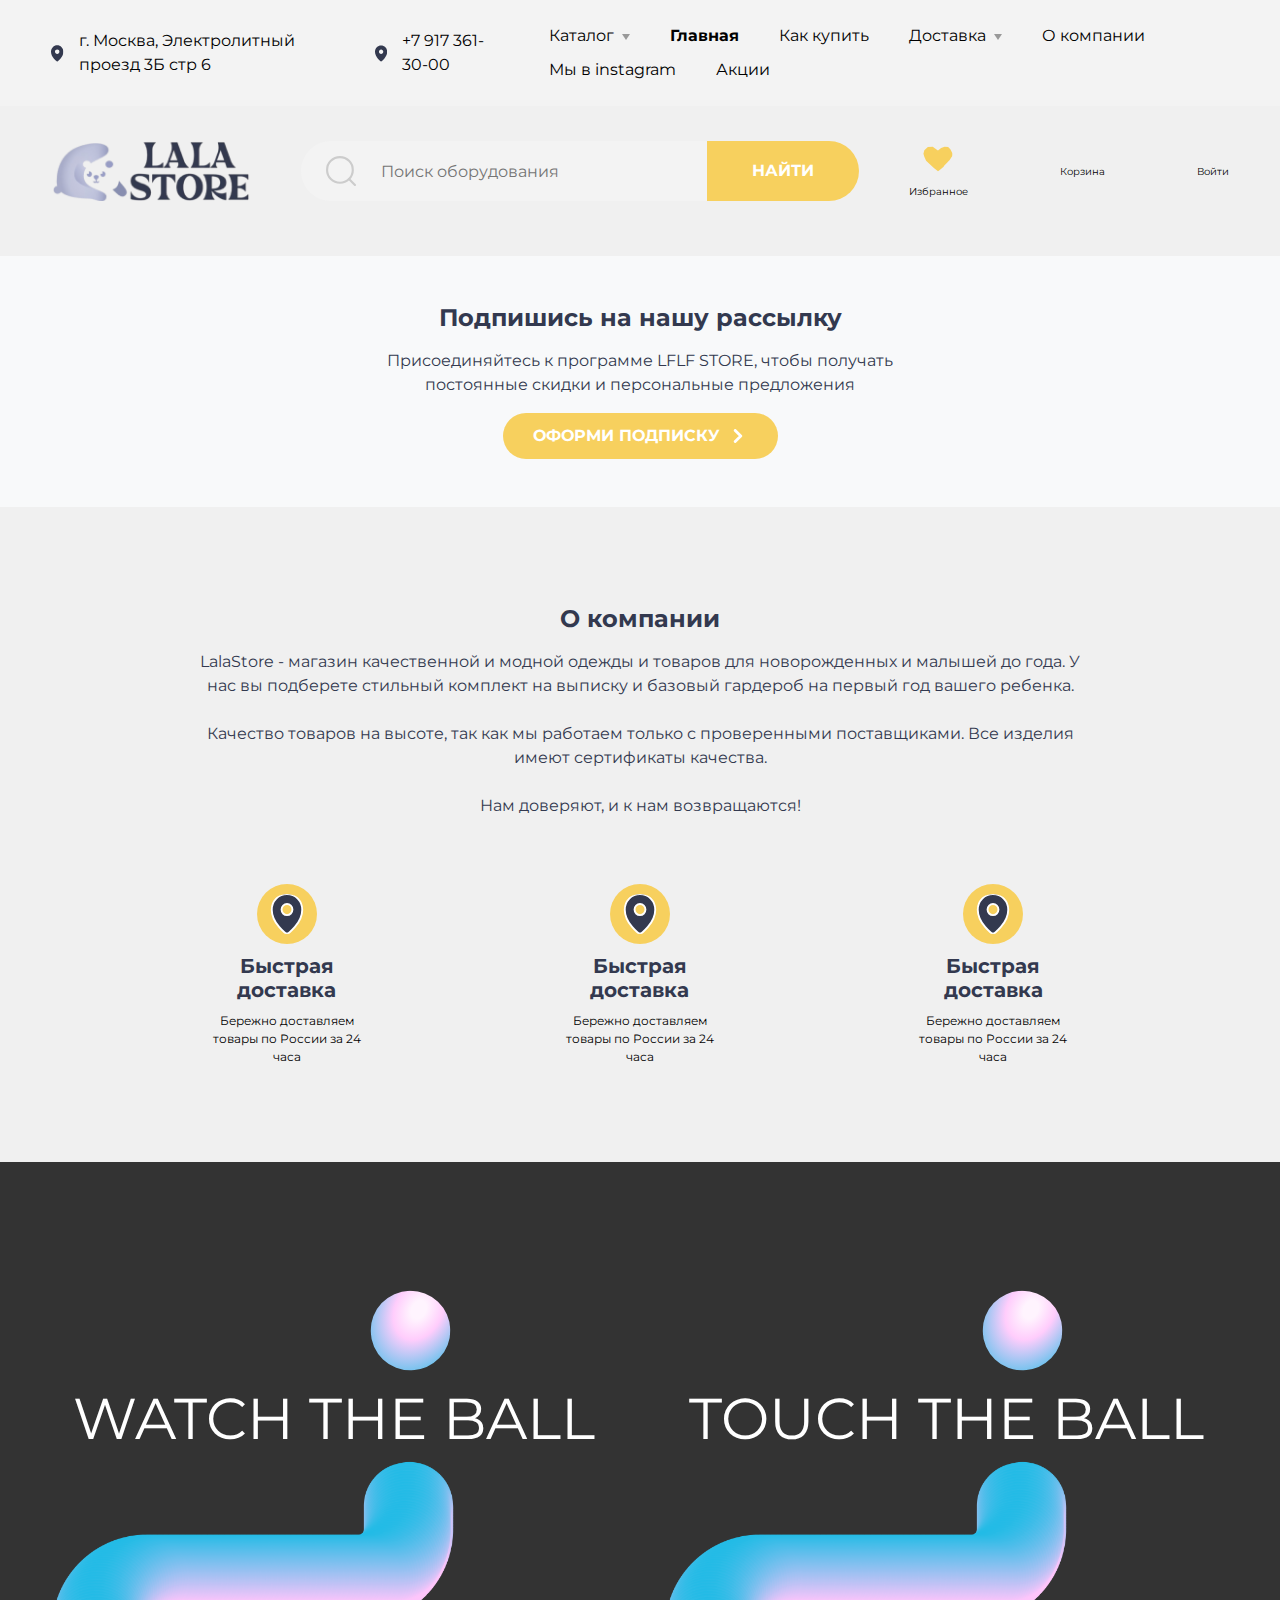
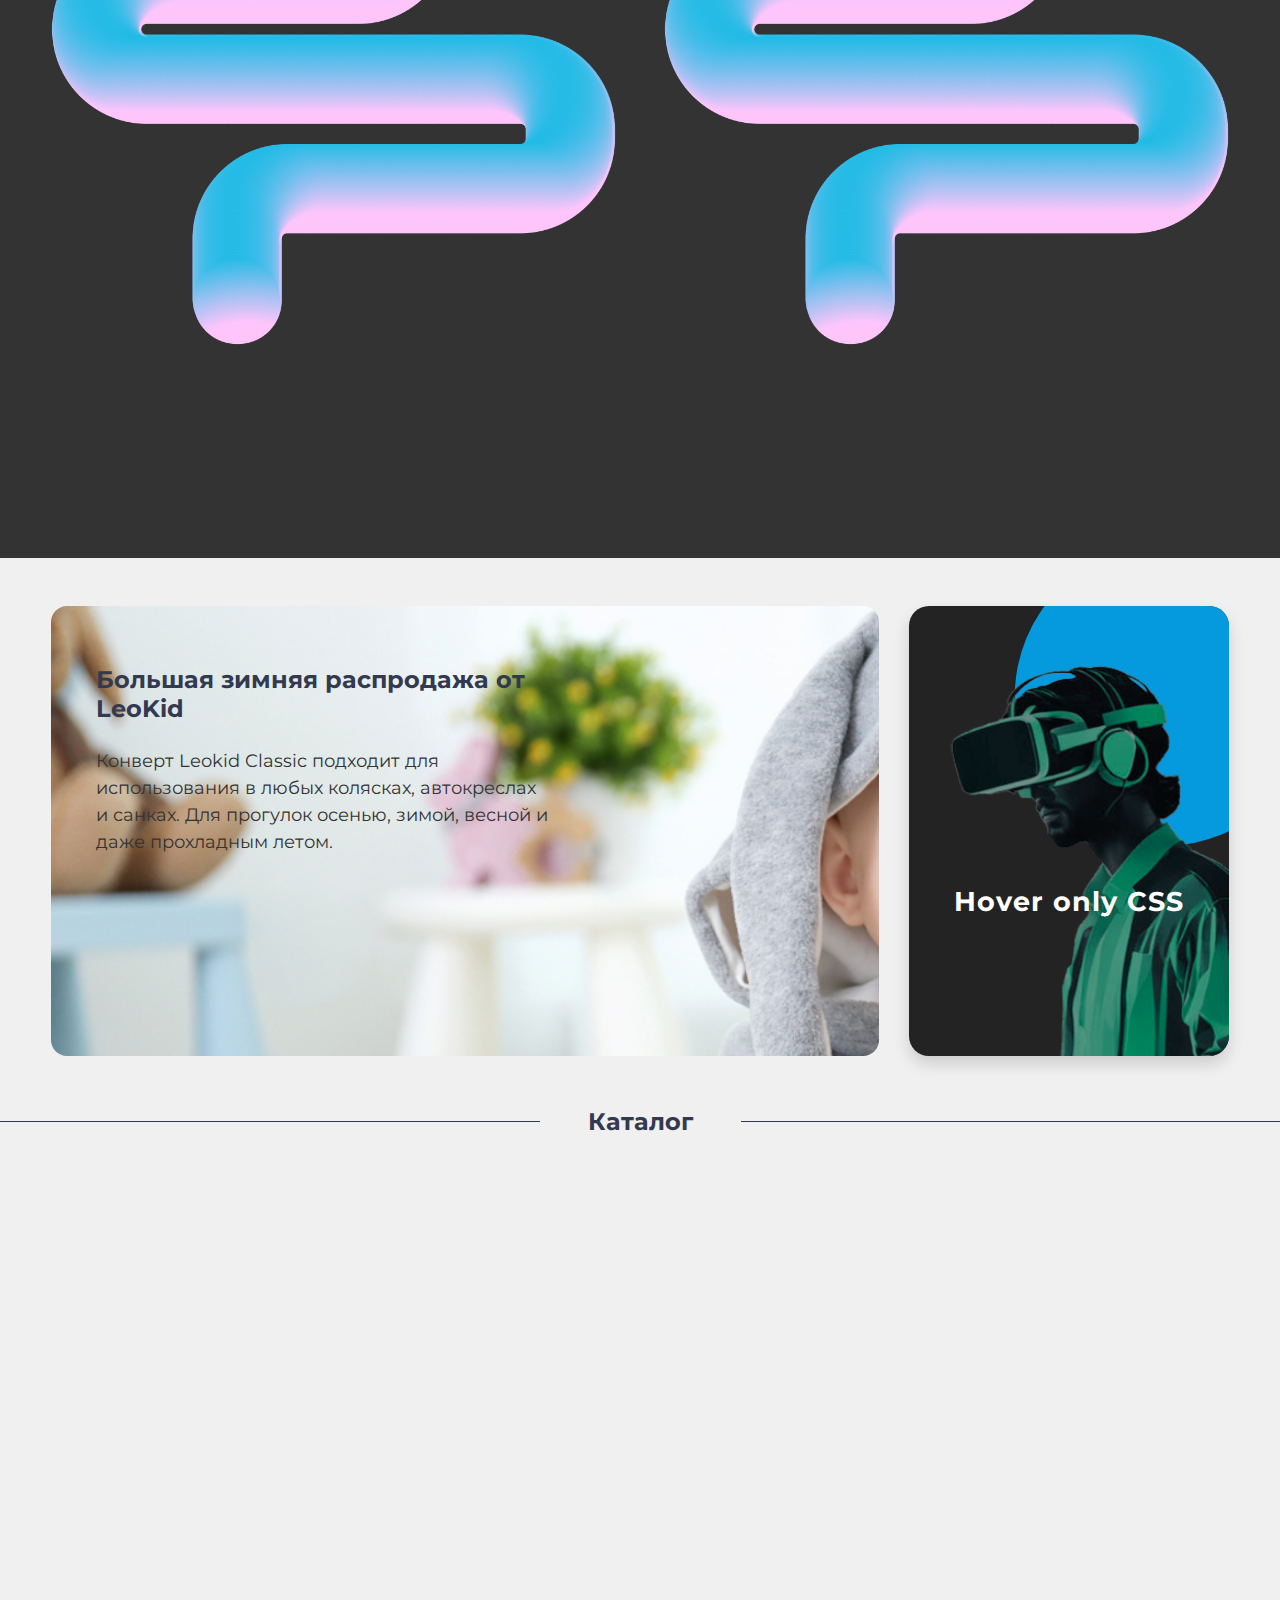
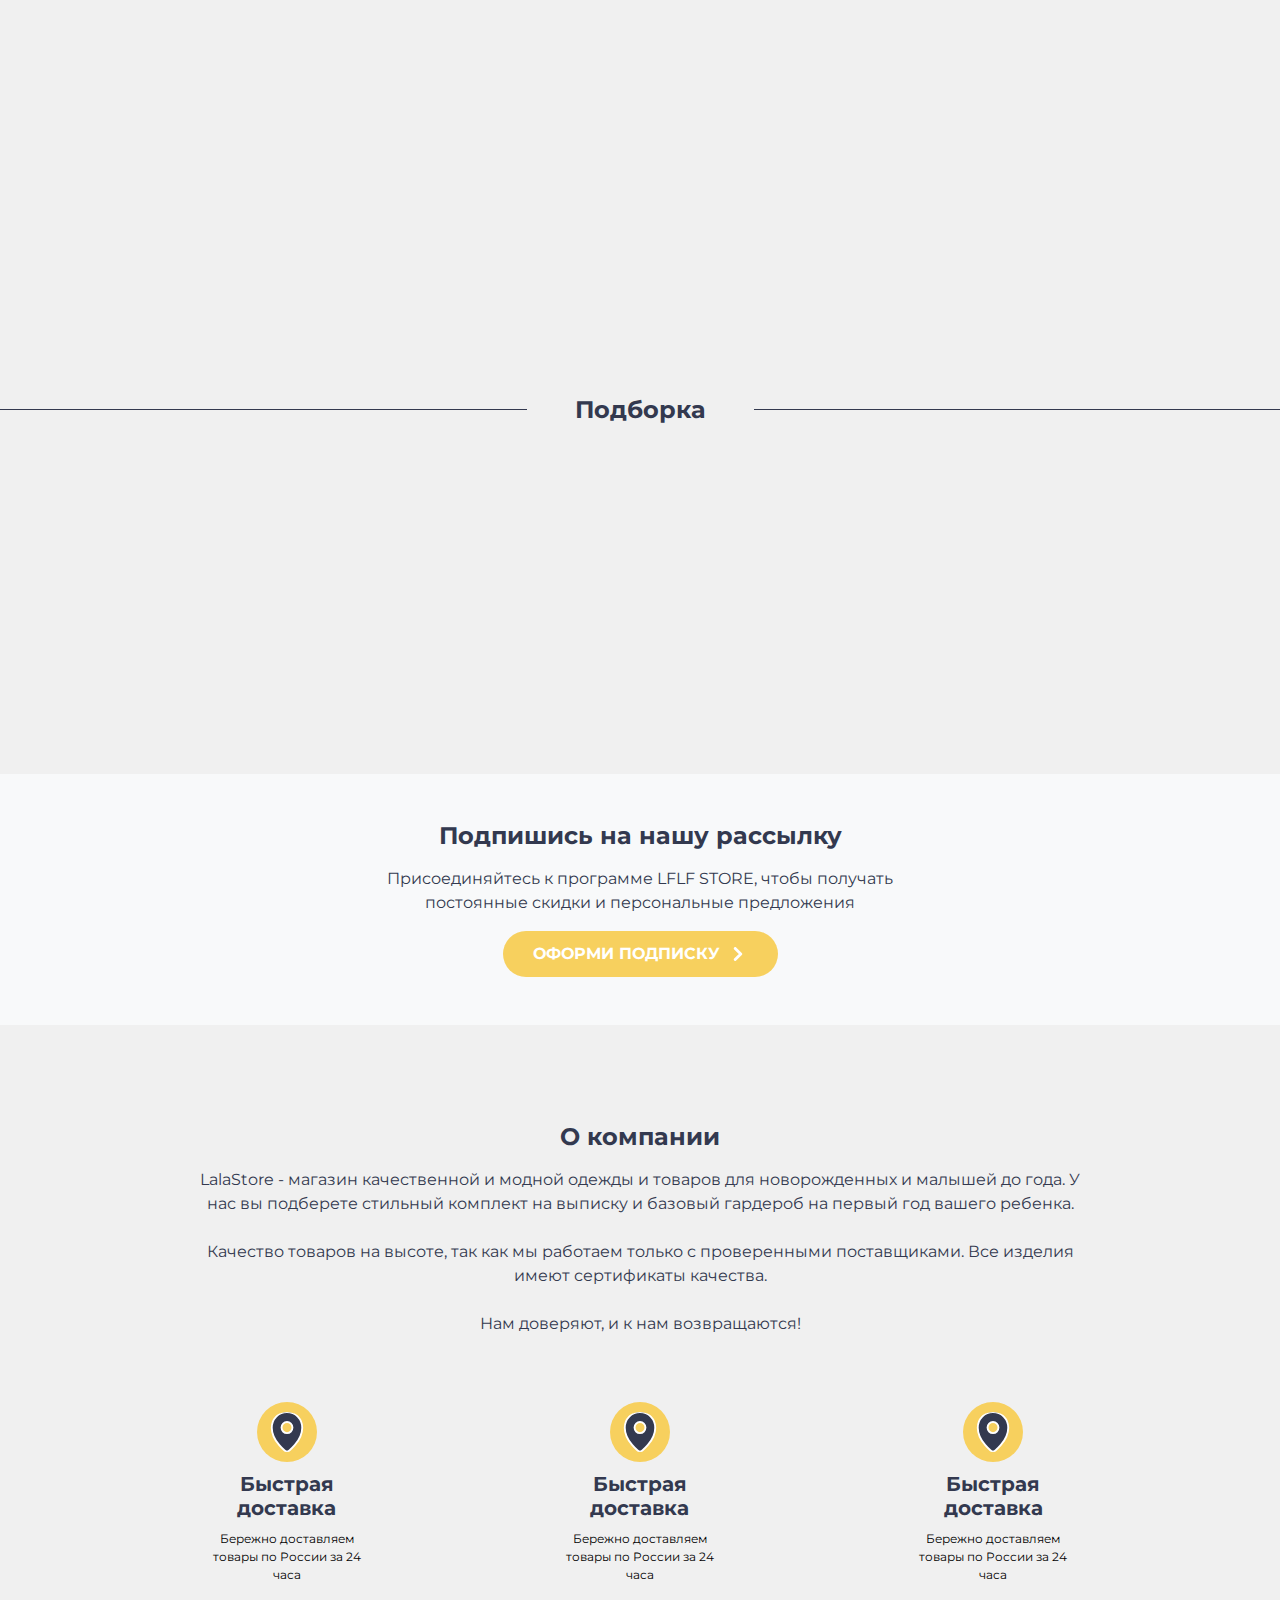
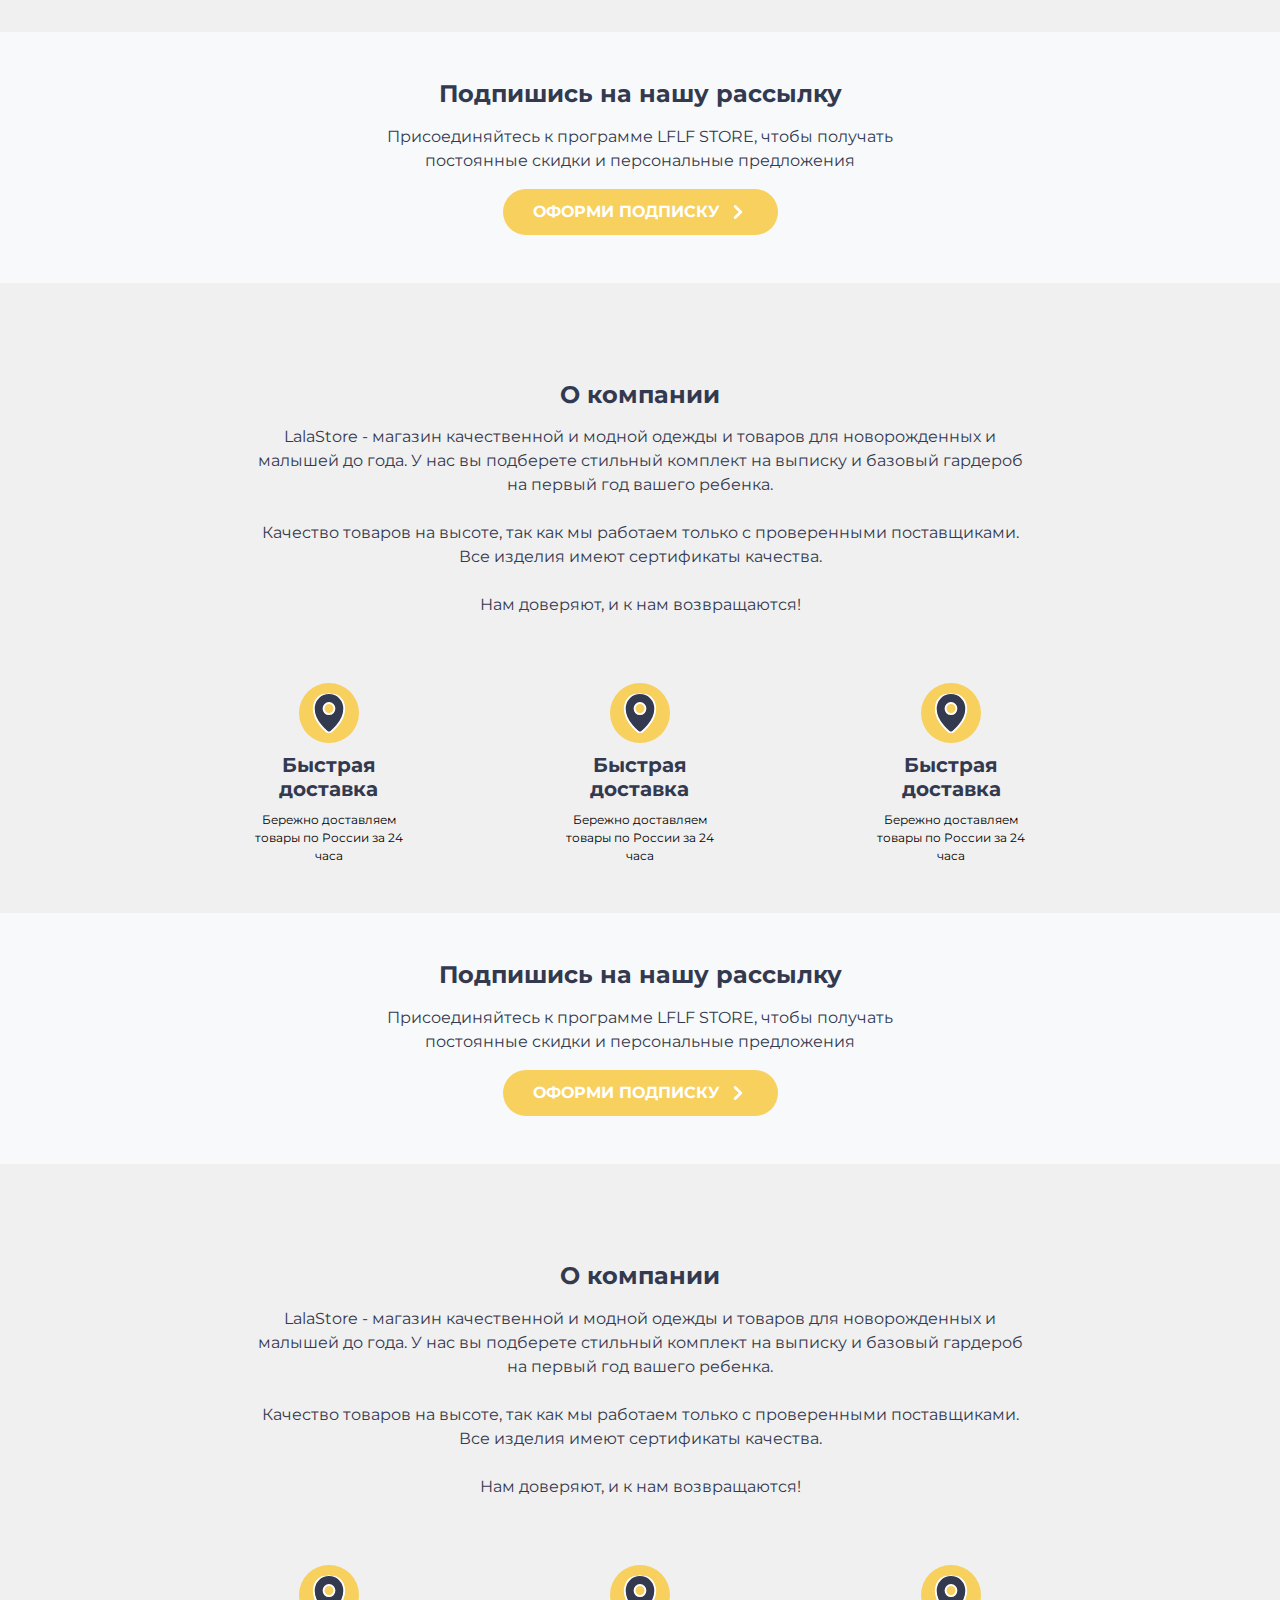
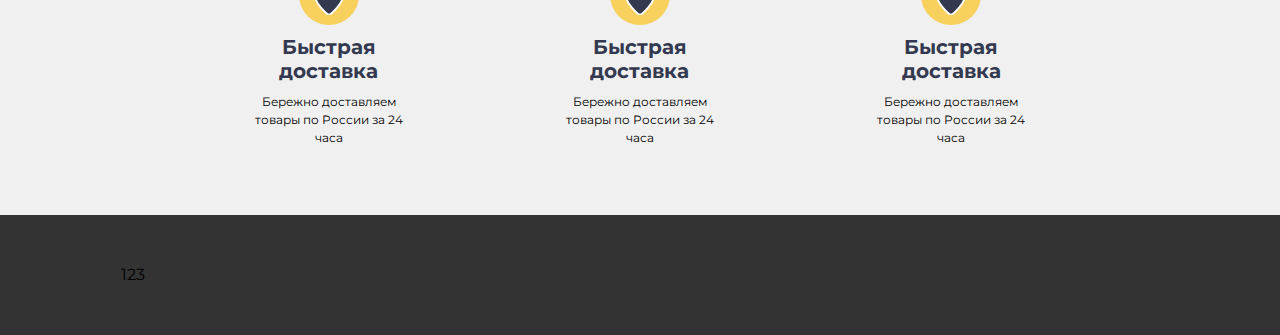
==== commit d2317bd4: "add earth" ====
--- a/assets/index.html
+++ b/assets/index.html
@@ -1,5 +1,5 @@
-<!DOCTYPE html><html lang="ru"><head><meta charset="utf-8"/><meta name="viewport" content="width=device-width,initial-scale=1,shrink-to-fit=no"/><link rel="preconnect" href="https://fonts.googleapis.com"/><link rel="preconnect" href="https://fonts.gstatic.com" crossorigin="crossorigin"/><link href="css/bootstrap.min.css" rel="stylesheet"/><link href="css/slick.css" rel="stylesheet"/><link href="css/jquery.fancybox.min.css" rel="stylesheet"/><link href="css/styles.min.css" rel="stylesheet"/><link href="css/media.min.css" rel="stylesheet"/><link rel="icon" href="fic.svg" type="image/svg+xml"/><title>Главная страница</title><script src="js/jquery.min.js"></script><script src="js/jquery.fancybox.min.js"></script><script src="js/popper.min.js"></script><script src="js/bootstrap.min.js"></script><script src="js/slick.min.js"></script><script src="js/anime.min.js"></script><script src="js/main.js"></script><script src="js/gsap-anim.js"></script></head><body class="inner-page"><svg xmlns="http://www.w3.org/2000/svg" style="display:none"><symbol class="bestweb" id="bestweb" viewBox="0 0 151 60"><path class="bw-logo" d="M5.0012 0H145.002C147.752 0 150.002 2.24957 150.002 4.99974V30.0001C150.002 32.7503 147.752 34.9999 145.002 34.9999H5.0012C2.25104 34.9999 0.00146484 32.7503 0.00146484 30.0001V4.99974C0.00146484 2.24957 2.25104 0 5.0012 0V0Z"></path><path class="bw-logo-text" d="M15.0017 11.1831H18.6564C20.3725 11.1831 21.6141 11.434 22.3811 11.9357C23.1482 12.4374 23.5317 13.2286 23.5317 14.312C23.5317 15.0617 23.3174 15.6817 22.8914 16.1687C22.4625 16.6557 21.8403 16.9717 21.0188 17.1163V17.2019C22.9821 17.5296 23.9668 18.539 23.9668 20.2276C23.9668 21.358 23.574 22.2408 22.7919 22.8754C22.0126 23.5098 20.919 23.8259 19.5142 23.8259H15.0017V11.1831V11.1831ZM16.5058 16.5967H18.9827C20.0457 16.5967 20.8105 16.4346 21.2756 16.1069C21.7408 15.782 21.9732 15.233 21.9732 14.4597C21.9732 13.7513 21.7164 13.2405 21.1968 12.9247C20.6775 12.6118 19.8495 12.4522 18.7171 12.4522H16.5058V16.5967V16.5967ZM16.5058 17.8425V22.5716H19.2032C20.2486 22.5716 21.0338 22.3737 21.5625 21.9811C22.0912 21.5854 22.3536 20.9655 22.3536 20.1241C22.3536 19.3389 22.0849 18.7635 21.5444 18.3944C21.0066 18.0257 20.1851 17.8425 19.0793 17.8425H16.5058V17.8425ZM41.0224 23.8259H33.8093V11.1831H41.0224V12.4876H35.3134V16.5612H40.6745V17.8601H35.3134V22.5123H41.0224V23.8259V23.8259ZM58.2528 20.4609C58.2528 21.5738 57.8389 22.4415 57.0143 23.0645C56.1869 23.687 55.0663 23.9999 53.6493 23.9999C52.1183 23.9999 50.9374 23.8052 50.1125 23.4186V22.0018C50.6412 22.2201 51.2212 22.3944 51.8462 22.5211C52.4715 22.6481 53.0909 22.7099 53.7037 22.7099C54.7066 22.7099 55.4618 22.5242 55.9695 22.152C56.4769 21.7801 56.7303 21.2637 56.7303 20.5995C56.7303 20.1627 56.6399 19.8024 56.4616 19.5221C56.2804 19.2446 55.9783 18.9849 55.5584 18.7485C55.1358 18.5126 54.4954 18.2439 53.6343 17.946C52.4293 17.5236 51.5684 17.0247 51.055 16.449C50.5383 15.8736 50.2786 15.1207 50.2786 14.191C50.2786 13.217 50.6534 12.4434 51.4023 11.8649C52.1515 11.2894 53.1422 11 54.3775 11C55.661 11 56.8454 11.2302 57.9237 11.6939L57.4554 12.9721C56.3893 12.535 55.3501 12.3167 54.3412 12.3167C53.5439 12.3167 52.9217 12.482 52.4746 12.8153C52.0248 13.1521 51.8011 13.6152 51.8011 14.2088C51.8011 14.6485 51.8825 15.0056 52.0486 15.286C52.2147 15.5666 52.4928 15.8234 52.8854 16.0564C53.2782 16.2897 53.8792 16.5465 54.6856 16.83C56.042 17.3023 56.9783 17.8099 57.4854 18.3502C57.9962 18.8933 58.2528 19.5961 58.2528 20.4609V20.4609ZM71.9435 23.8259H70.4394V12.4876H66.3433V11.1831H76.0423V12.4876H71.9434V23.8259H71.9435ZM96.3421 23.8259H94.8559L92.2463 15.3599C92.1222 14.9852 91.9833 14.5127 91.8293 13.9401C91.6754 13.3703 91.5969 13.0279 91.5907 12.9128C91.4608 13.6745 91.2556 14.507 90.9716 15.4101L88.4402 23.8259H86.9543L83.5108 11.1831H85.1024L87.1473 18.9908C87.4314 20.0858 87.6369 21.0777 87.7667 21.9663C87.9269 20.9124 88.1624 19.8792 88.4765 18.8698L90.7936 11.1831H92.388L94.8196 18.9406C95.1036 19.8319 95.3423 20.8413 95.5385 21.9663C95.6502 21.1486 95.8619 20.1508 96.1729 18.973L98.2084 11.1831H99.8035L96.3421 23.8259ZM116.107 23.8259H108.894V11.1831H116.107V12.4876H110.398V16.5612H115.759V17.8601H110.398V22.5123H116.107V23.8259V23.8259ZM126.037 11.1831H129.691C131.407 11.1831 132.649 11.4339 133.416 11.9357C134.183 12.4374 134.567 13.2286 134.567 14.312C134.567 15.0617 134.352 15.6817 133.926 16.1687C133.498 16.6556 132.875 16.9717 132.054 17.1163V17.2019C134.017 17.5296 135.002 18.539 135.002 20.2276C135.002 21.358 134.609 22.2407 133.827 22.8754C133.047 23.5098 131.954 23.8259 130.549 23.8259H126.037V11.1831V11.1831ZM127.541 16.5967H130.018C131.081 16.5967 131.845 16.4345 132.31 16.1069C132.776 15.782 133.008 15.2329 133.008 14.4596C133.008 13.7513 132.751 13.2405 132.232 12.9247C131.713 12.6117 130.885 12.4521 129.752 12.4521H127.541V16.5967V16.5967ZM127.541 17.8425V22.5715H130.239C131.283 22.5715 132.069 22.3737 132.597 21.9811C133.126 21.5854 133.389 20.9654 133.389 20.1241C133.389 19.3389 133.12 18.7635 132.579 18.3944C132.042 18.0256 131.22 17.8425 130.114 17.8425H127.541V17.8425Z"></path><path class="bw-text" d="M10.5589 51.9481H9.749V50.0983H5.34058V44.7464H6.15043V49.3998H8.99215V44.7464H9.80229V49.3998H10.5589V51.9481ZM14.8457 44.7465V48.1398L14.8105 49.0282L14.7958 49.3065L17.6922 44.7465H18.7022V50.0983H17.9457V46.8265L17.9607 46.1816L17.9839 45.5484L15.094 50.0983H14.084V44.7465H14.8457V44.7465ZM28.6374 47.4181C28.6374 48.2283 28.4075 48.8731 27.9474 49.3533C27.4857 49.8332 26.8425 50.1082 26.0156 50.1765V52.5001H25.214V50.1765C24.4073 50.115 23.7692 49.8383 23.3006 49.3465C22.8323 48.855 22.5973 48.2115 22.5973 47.4181C22.5973 46.6066 22.8306 45.9634 23.2975 45.4832C23.7658 45.005 24.4141 44.7331 25.2441 44.6682V42.5H26.0156V44.6682C26.8323 44.7433 27.4741 45.0248 27.9392 45.5132C28.4041 46.0016 28.6374 46.6366 28.6374 47.4181L28.6374 47.4181ZM23.4475 47.4181C23.4475 48.0432 23.5906 48.5333 23.8775 48.8865C24.164 49.2416 24.619 49.4483 25.244 49.5067V45.3466C24.6425 45.4032 24.1924 45.5983 23.8942 45.935C23.5957 46.2732 23.4474 46.7667 23.4474 47.4181L23.4475 47.4181ZM27.7975 47.4181C27.7975 46.1717 27.2042 45.4832 26.0156 45.3565V49.5067C26.6342 49.4449 27.0857 49.2365 27.3709 48.8833C27.6558 48.5282 27.7975 48.04 27.7975 47.4181L27.7975 47.4181ZM35.0275 50.1966C34.6792 50.1966 34.3608 50.1317 34.0726 50.0033C33.7843 49.8749 33.5425 49.6765 33.3474 49.41H33.2893C33.3276 49.7215 33.3474 50.0183 33.3474 50.2984V52.5001H32.5376V44.7465H33.1958L33.3092 45.4798H33.3474C33.5558 45.1867 33.7976 44.9749 34.0743 44.8448C34.3509 44.715 34.6692 44.6481 35.0275 44.6481C35.7376 44.6481 36.2841 44.8916 36.6708 45.3766C37.056 45.8616 37.2493 46.5416 37.2493 47.4181C37.2493 48.2966 37.0526 48.98 36.6609 49.4667C36.2677 49.9531 35.7243 50.1966 35.0275 50.1966ZM34.9093 45.3383C34.3625 45.3383 33.9677 45.4883 33.7242 45.7916C33.4792 46.0949 33.3542 46.5765 33.3474 47.2367V47.4181C33.3474 48.1699 33.4724 48.7082 33.7242 49.0316C33.9742 49.355 34.3759 49.5166 34.9292 49.5166C35.3926 49.5166 35.7543 49.3298 36.016 48.9551C36.2776 48.5817 36.4091 48.065 36.4091 47.4082C36.4091 46.7398 36.2776 46.2281 36.016 45.8715C35.7543 45.5149 35.3858 45.3383 34.9093 45.3383V45.3383ZM45.7677 47.4181C45.7677 48.29 45.5477 48.9715 45.1095 49.4616C44.6696 49.9517 44.0629 50.1966 43.2879 50.1966C42.8095 50.1966 42.3845 50.0832 42.0129 49.8582C41.6427 49.6348 41.3561 49.3117 41.1546 48.8916C40.9511 48.4715 40.851 47.9799 40.851 47.4181C40.851 46.545 41.0696 45.865 41.5061 45.3783C41.9412 44.8916 42.5478 44.6481 43.3211 44.6481C44.0712 44.6481 44.6645 44.8981 45.1061 45.3964C45.5477 45.8948 45.7677 46.5683 45.7677 47.4181V47.4181ZM41.6912 47.4181C41.6912 48.1015 41.8278 48.6217 42.1011 48.98C42.3743 49.3383 42.776 49.5166 43.3078 49.5166C43.8379 49.5166 44.2412 49.3383 44.5162 48.9834C44.7912 48.6265 44.9278 48.1049 44.9278 47.4181C44.9278 46.7367 44.7912 46.2199 44.5162 45.8667C44.2413 45.5149 43.8345 45.3383 43.2979 45.3383C42.7661 45.3383 42.3661 45.5115 42.0963 45.8599C41.8261 46.2083 41.6912 46.7282 41.6912 47.4181V47.4181ZM54.0131 46.0898C54.0131 46.4382 53.913 46.7015 53.7129 46.8832C53.5131 47.0632 53.2313 47.1848 52.8713 47.2466V47.29C53.3262 47.3532 53.6596 47.4867 53.8696 47.6917C54.0797 47.8966 54.1846 48.1801 54.1846 48.5401C54.1846 49.0384 54.0012 49.4233 53.6347 49.6932C53.2679 49.9633 52.7347 50.0983 52.0314 50.0983H49.673V44.7465H52.0212C53.3495 44.7465 54.0131 45.1949 54.0131 46.0898V46.0898ZM53.373 48.4865C53.373 48.1965 53.263 47.9865 53.0445 47.8549C52.8245 47.7231 52.4597 47.6565 51.9529 47.6565H50.4828V49.4199H51.973C52.9061 49.4199 53.373 49.1081 53.373 48.4865ZM53.2231 46.1683C53.2231 45.9067 53.1213 45.7233 52.9212 45.6133C52.7213 45.505 52.418 45.45 52.0113 45.45H50.4828V46.9583H51.8545C52.3562 46.9583 52.7097 46.8965 52.9147 46.7732C53.1196 46.6499 53.2231 46.4484 53.2231 46.1683V46.1683ZM62.4629 47.4181C62.4629 48.29 62.2429 48.9715 61.8047 49.4616C61.3647 49.9517 60.7581 50.1966 59.9831 50.1966C59.5047 50.1966 59.0797 50.0832 58.7081 49.8582C58.3379 49.6348 58.0513 49.3117 57.8498 48.8916C57.6463 48.4715 57.5462 47.9799 57.5462 47.4181C57.5462 46.545 57.7647 45.865 58.2013 45.3783C58.6364 44.8916 59.243 44.6481 60.0163 44.6481C60.7663 44.6481 61.3597 44.8981 61.8013 45.3964C62.2429 45.8948 62.4629 46.5683 62.4629 47.4181V47.4181ZM58.3864 47.4181C58.3864 48.1015 58.523 48.6217 58.7963 48.98C59.0695 49.3383 59.4712 49.5166 60.003 49.5166C60.5331 49.5166 60.9364 49.3383 61.2114 48.9834C61.4863 48.6265 61.623 48.1049 61.623 47.4181C61.623 46.7367 61.4863 46.2199 61.2114 45.8667C60.9364 45.5149 60.5297 45.3383 59.9931 45.3383C59.4613 45.3383 59.0613 45.5115 58.7915 45.8599C58.5213 46.2083 58.3864 46.7282 58.3864 47.4181L58.3864 47.4181ZM68.6283 50.1966C67.8365 50.1966 67.2132 49.9548 66.7565 49.4732C66.2982 48.9916 66.0697 48.3232 66.0697 47.4666C66.0697 46.6032 66.2815 45.9183 66.7064 45.4098C67.1316 44.9032 67.7016 44.6481 68.4182 44.6481C69.0883 44.6481 69.6198 44.8698 70.0099 45.31C70.4016 45.7516 70.5966 46.3333 70.5966 47.0567V47.5683H66.9099C66.9266 48.1965 67.0848 48.6733 67.385 48.9998C67.6866 49.325 68.1115 49.4883 68.6583 49.4883C69.2332 49.4883 69.8032 49.3683 70.3665 49.1266V49.85C70.0799 49.9733 69.8097 50.0617 69.5532 50.115C69.2981 50.1683 68.99 50.1966 68.6283 50.1966ZM68.4083 45.3281C67.9783 45.3281 67.6364 45.4682 67.3816 45.7482C67.1248 46.0283 66.9748 46.4149 66.9297 46.9099H69.7264C69.7264 46.3982 69.6133 46.0065 69.3848 45.7349C69.1566 45.4633 68.8315 45.3281 68.4083 45.3281ZM82.948 50.0983L82.7882 49.3366H82.7482C82.4815 49.6717 82.2147 49.8981 81.9497 50.0183C81.6849 50.1365 81.3533 50.1966 80.9564 50.1966C80.4263 50.1966 80.0099 50.06 79.7081 49.785C79.4081 49.5115 79.2565 49.1232 79.2565 48.6183C79.2565 47.5383 80.1213 46.9717 81.8499 46.9198L82.7581 46.89V46.5584C82.7581 46.1383 82.6683 45.8282 82.4866 45.6283C82.3066 45.4282 82.0183 45.3281 81.6197 45.3281C81.1747 45.3281 80.6698 45.465 80.1066 45.7383L79.858 45.1184C80.1213 44.9749 80.4099 44.8616 80.7248 44.7816C81.0381 44.7 81.3533 44.6583 81.6699 44.6583C82.3066 44.6583 82.78 44.8 83.0881 45.0832C83.3948 45.3667 83.5498 45.8216 83.5498 46.4467V50.0983H82.9481L82.948 50.0983ZM81.118 49.5265C81.6214 49.5265 82.0183 49.3882 82.3066 49.1115C82.5948 48.8349 82.7383 48.4482 82.7383 47.9499V47.4666L81.9281 47.5C81.2833 47.5233 80.8181 47.6233 80.5349 47.8016C80.2497 47.9782 80.1066 48.2549 80.1066 48.6282C80.1066 48.9216 80.1948 49.145 80.3731 49.2983C80.5499 49.45 80.7982 49.5265 81.118 49.5265ZM90.9247 45.4398H88.513V50.0983H87.7031V44.7465H90.9247V45.4398H90.9247ZM96.63 50.1966C95.8383 50.1966 95.215 49.9548 94.7583 49.4732C94.2999 48.9916 94.0715 48.3232 94.0715 47.4666C94.0715 46.6032 94.2832 45.9183 94.7081 45.4098C95.1333 44.9032 95.7034 44.6481 96.42 44.6481C97.0901 44.6481 97.6216 44.8698 98.0116 45.31C98.4034 45.7516 98.5984 46.3333 98.5984 47.0567V47.5683H94.9116C94.9284 48.1965 95.0866 48.6733 95.3867 48.9998C95.6884 49.325 96.1132 49.4883 96.66 49.4883C97.2349 49.4883 97.805 49.3683 98.3682 49.1266V49.85C98.0816 49.9733 97.8115 50.0617 97.5549 50.115C97.2998 50.1683 96.9917 50.1966 96.63 50.1966ZM96.41 45.3281C95.98 45.3281 95.6382 45.4682 95.3833 45.7482C95.1265 46.0283 94.9765 46.4149 94.9315 46.9099H97.7281C97.7281 46.3982 97.615 46.0065 97.3866 45.7349C97.1584 45.4633 96.8333 45.3281 96.41 45.3281ZM103.273 44.7465V46.9884H106.272V44.7465H107.082V50.0983H106.272V47.6866H103.273V50.0983H102.463V44.7465H103.273ZM114.893 45.4398H113.155V50.0983H112.343V45.4398H110.625V44.7465H114.893V45.4398ZM120.477 50.1966C119.702 50.1966 119.102 49.9582 118.677 49.48C118.252 49.0032 118.04 48.3283 118.04 47.4567C118.04 46.5615 118.255 45.8698 118.687 45.3817C119.119 44.8933 119.733 44.6481 120.53 44.6481C120.787 44.6481 121.045 44.6764 121.302 44.7314C121.558 44.7867 121.76 44.8533 121.907 44.9265L121.658 45.6167C121.478 45.545 121.283 45.4849 121.072 45.4381C120.86 45.3899 120.673 45.3667 120.51 45.3667C119.424 45.3667 118.88 46.06 118.88 47.4465C118.88 48.1049 119.012 48.6084 119.279 48.9599C119.544 49.3117 119.937 49.4882 120.457 49.4882C120.904 49.4882 121.36 49.3916 121.829 49.2V49.9183C121.472 50.1034 121.02 50.1966 120.477 50.1966V50.1966ZM129.19 45.4398H127.452V50.0983H126.64V45.4398H124.922V44.7465H129.19V45.4398ZM137.074 46.0898C137.074 46.4382 136.974 46.7015 136.774 46.8832C136.574 47.0632 136.292 47.1848 135.932 47.2466V47.29C136.387 47.3532 136.72 47.4867 136.93 47.6917C137.14 47.8966 137.245 48.1801 137.245 48.5401C137.245 49.0384 137.062 49.4233 136.695 49.6932C136.329 49.9633 135.795 50.0983 135.092 50.0983H132.734V44.7465H135.082C136.41 44.7465 137.074 45.1949 137.074 46.0898V46.0898ZM136.434 48.4865C136.434 48.1965 136.324 47.9865 136.105 47.8549C135.885 47.7231 135.52 47.6565 135.014 47.6565H133.544V49.4199H135.034C135.967 49.4199 136.434 49.1081 136.434 48.4865ZM136.284 46.1683C136.284 45.9067 136.182 45.7233 135.982 45.6133C135.782 45.505 135.479 45.45 135.072 45.45H133.544V46.9583H134.915C135.417 46.9583 135.77 46.8965 135.975 46.7732C136.18 46.6499 136.284 46.4484 136.284 46.1683V46.1683ZM145.524 47.4181C145.524 48.29 145.304 48.9715 144.865 49.4616C144.425 49.9517 143.819 50.1966 143.044 50.1966C142.565 50.1966 142.14 50.0832 141.769 49.8582C141.399 49.6348 141.112 49.3116 140.911 48.8916C140.707 48.4715 140.607 47.9799 140.607 47.4181C140.607 46.545 140.825 45.865 141.262 45.3783C141.697 44.8916 142.304 44.6481 143.077 44.6481C143.827 44.6481 144.42 44.8981 144.862 45.3964C145.304 45.8948 145.524 46.5683 145.524 47.4181V47.4181ZM141.447 47.4181C141.447 48.1015 141.584 48.6217 141.857 48.98C142.13 49.3383 142.532 49.5166 143.064 49.5166C143.594 49.5166 143.997 49.3383 144.272 48.9834C144.547 48.6265 144.684 48.1049 144.684 47.4181C144.684 46.7367 144.547 46.2199 144.272 45.8667C143.997 45.5149 143.59 45.3383 143.054 45.3383C142.522 45.3383 142.122 45.5115 141.852 45.8599C141.582 46.2083 141.447 46.7282 141.447 47.4181V47.4181Z"></path><path class="bw-text-hover" d="M17.5637 50.1966C17.2153 50.1966 16.897 50.1317 16.6087 50.0033C16.3204 49.8749 16.0786 49.6765 15.8836 49.41H15.8255C15.8637 49.7216 15.8836 50.0184 15.8836 50.2984V52.5001H15.0737V44.7465H15.7319L15.8453 45.4798H15.8836C16.0919 45.1867 16.3337 44.9749 16.6104 44.8448C16.8871 44.715 17.2054 44.6481 17.5637 44.6481C18.2738 44.6481 18.8203 44.8916 19.2069 45.3766C19.5921 45.8616 19.7855 46.5417 19.7855 47.4181C19.7855 48.2966 19.5887 48.98 19.197 49.4667C18.8038 49.9531 18.2604 50.1966 17.5637 50.1966ZM17.4455 45.3384C16.8987 45.3384 16.5038 45.4883 16.2603 45.7916C16.0154 46.0949 15.8904 46.5765 15.8836 47.2367V47.4181C15.8836 48.1699 16.0086 48.7082 16.2603 49.0316C16.5103 49.355 16.912 49.5166 17.4653 49.5166C17.9288 49.5166 18.2905 49.3298 18.5521 48.9551C18.8138 48.5818 18.9453 48.065 18.9453 47.4082C18.9453 46.7398 18.8138 46.2281 18.5521 45.8715C18.2905 45.5149 17.922 45.3383 17.4455 45.3383V45.3384ZM26.9755 50.0983L26.8157 49.3366H26.7757C26.509 49.6717 26.2422 49.8982 25.9772 50.0183C25.7124 50.1365 25.3808 50.1966 24.9839 50.1966C24.4538 50.1966 24.0374 50.06 23.7355 49.7851C23.4356 49.5115 23.284 49.1232 23.284 48.6183C23.284 47.5383 24.1488 46.9717 25.8774 46.9198L26.7856 46.89V46.5584C26.7856 46.1383 26.6958 45.8282 26.5141 45.6283C26.3341 45.4282 26.0458 45.3282 25.6472 45.3282C25.2022 45.3282 24.6973 45.4651 24.1341 45.7383L23.8855 45.1184C24.1488 44.975 24.4374 44.8616 24.7523 44.7816C25.0656 44.7 25.3808 44.6583 25.6974 44.6583C26.3341 44.6583 26.8074 44.8001 27.1156 45.0832C27.4223 45.3667 27.5773 45.8217 27.5773 46.4467V50.0983H26.9755ZM25.1455 49.5265C25.6489 49.5265 26.0458 49.3882 26.3341 49.1115C26.6223 48.8349 26.7658 48.4482 26.7658 47.9499V47.4666L25.9556 47.5C25.3107 47.5233 24.8456 47.6234 24.5624 47.8017C24.2772 47.9783 24.1341 48.2549 24.1341 48.6282C24.1341 48.9216 24.2222 49.145 24.4005 49.2984C24.5774 49.45 24.8257 49.5265 25.1455 49.5265ZM32.7506 46.9683C33.7622 46.9683 34.2691 46.6882 34.2691 46.1284C34.2691 45.6017 33.8589 45.3384 33.0388 45.3384C32.7874 45.3384 32.5606 45.3599 32.3557 45.4067C32.1508 45.4515 31.8806 45.5433 31.549 45.6799L31.2607 45.02C31.814 44.7731 32.4189 44.6481 33.0723 44.6481C33.6874 44.6481 34.1724 44.7748 34.5273 45.0282C34.8822 45.28 35.0605 45.6232 35.0605 46.0601C35.0605 46.6599 34.7257 47.0516 34.059 47.2367V47.2767C34.4689 47.3966 34.7691 47.5684 34.9573 47.7917C35.1456 48.0148 35.2405 48.2932 35.2405 48.6282C35.2405 49.1232 35.0407 49.5084 34.6424 49.7834C34.2438 50.0583 33.6922 50.1966 32.989 50.1966C32.2191 50.1966 31.6224 50.0799 31.2023 49.85V49.1067C31.799 49.3865 32.4008 49.5265 33.0091 49.5265C33.4774 49.5265 33.8323 49.4466 34.0707 49.285C34.3108 49.1249 34.4307 48.8916 34.4307 48.59C34.4307 47.9683 33.9241 47.6565 32.9124 47.6565H32.1689V46.9683H32.7506H32.7506ZM41.5323 50.1966C41.1839 50.1966 40.8656 50.1317 40.5773 50.0033C40.289 49.8749 40.0472 49.6765 39.8522 49.41H39.7941C39.8324 49.7216 39.8522 50.0184 39.8522 50.2984V52.5001H39.0423V44.7465H39.7005L39.8139 45.4798H39.8522C40.0605 45.1867 40.3023 44.9749 40.579 44.8448C40.8557 44.715 41.174 44.6481 41.5323 44.6481C42.2424 44.6481 42.7889 44.8916 43.1755 45.3766C43.5607 45.8616 43.7541 46.5417 43.7541 47.4181C43.7541 48.2966 43.5573 48.98 43.1656 49.4667C42.7724 49.9531 42.229 50.1966 41.5323 50.1966ZM41.4141 45.3384C40.8673 45.3384 40.4724 45.4883 40.2289 45.7916C39.984 46.0949 39.859 46.5765 39.8522 47.2367V47.4181C39.8522 48.1699 39.9772 48.7082 40.2289 49.0316C40.4789 49.355 40.8806 49.5166 41.4339 49.5166C41.8974 49.5166 42.2591 49.3298 42.5207 48.9551C42.7824 48.5818 42.9139 48.065 42.9139 47.4082C42.9139 46.7398 42.7824 46.2281 42.5207 45.8715C42.2591 45.5149 41.8906 45.3383 41.4141 45.3383V45.3384ZM50.9442 50.0983L50.7843 49.3366H50.7443C50.4776 49.6717 50.2108 49.8982 49.9458 50.0183C49.681 50.1365 49.3494 50.1966 48.9525 50.1966C48.4225 50.1966 48.006 50.06 47.7041 49.7851C47.4042 49.5115 47.2526 49.1232 47.2526 48.6183C47.2526 47.5383 48.1174 46.9717 49.846 46.9198L50.7542 46.89V46.5584C50.7542 46.1383 50.6644 45.8282 50.4827 45.6283C50.3027 45.4282 50.0144 45.3282 49.6158 45.3282C49.1708 45.3282 48.6659 45.4651 48.1027 45.7383L47.8541 45.1184C48.1174 44.975 48.406 44.8616 48.7209 44.7816C49.0342 44.7 49.3494 44.6583 49.666 44.6583C50.3027 44.6583 50.776 44.8001 51.0842 45.0832C51.3909 45.3667 51.546 45.8217 51.546 46.4467V50.0983H50.9442ZM49.1141 49.5265C49.6175 49.5265 50.0144 49.3882 50.3027 49.1115C50.591 48.8349 50.7344 48.4482 50.7344 47.9499V47.4666L49.9242 47.5C49.2793 47.5233 48.8142 47.6234 48.531 47.8017C48.2458 47.9783 48.1027 48.2549 48.1027 48.6282C48.1027 48.9216 48.1908 49.145 48.3691 49.2984C48.546 49.45 48.7943 49.5265 49.1141 49.5265H49.1141ZM55.4209 46.89C55.4209 45.7182 55.5927 44.8049 55.9377 44.1484C56.2826 43.4933 56.8292 43.0831 57.5792 42.9198C58.5093 42.7217 59.3293 42.5615 60.0394 42.4365L60.191 43.15C59.0609 43.3382 58.2541 43.4882 57.7691 43.5999C57.2977 43.7064 56.9425 43.9599 56.7075 44.3615C56.4709 44.7615 56.341 45.3066 56.3192 45.9966H56.3776C56.5791 45.7233 56.8394 45.5081 57.1591 45.3517C57.4777 45.1966 57.8108 45.1184 58.1592 45.1184C58.8177 45.1184 59.3293 45.3315 59.6975 45.7582C60.066 46.1834 60.2492 46.7749 60.2492 47.5298C60.2492 48.3666 60.036 49.02 59.6094 49.49C59.1825 49.96 58.5892 50.1966 57.8275 50.1966C57.076 50.1966 56.4859 49.9084 56.0593 49.3315C55.6343 48.7549 55.4209 47.9417 55.4209 46.89ZM57.9009 49.5166C58.8942 49.5166 59.3891 48.8834 59.3891 47.6182C59.3891 46.4098 58.9392 45.8066 58.0375 45.8066C57.7909 45.8066 57.5509 45.8582 57.3227 45.96C57.0925 46.0632 56.8824 46.1984 56.6925 46.3682C56.5026 46.5365 56.3543 46.7117 56.2509 46.89C56.2509 47.7467 56.3858 48.3983 56.6559 48.8465C56.9258 49.2932 57.3408 49.5166 57.9009 49.5166V49.5166ZM68.7627 47.4181C68.7627 48.2901 68.5427 48.9715 68.1045 49.4616C67.6645 49.9517 67.0579 50.1966 66.2829 50.1966C65.8044 50.1966 65.3795 50.0833 65.0079 49.8582C64.6377 49.6348 64.3511 49.3117 64.1496 48.8916C63.946 48.4715 63.846 47.98 63.846 47.4181C63.846 46.5451 64.0645 45.865 64.5011 45.3783C64.9362 44.8916 65.5428 44.6481 66.3161 44.6481C67.0661 44.6481 67.6594 44.8981 68.1011 45.3965C68.5427 45.8948 68.7627 46.5683 68.7627 47.4181ZM64.6862 47.4181C64.6862 48.1016 64.8228 48.6217 65.096 48.98C65.3693 49.3383 65.771 49.5166 66.3028 49.5166C66.8329 49.5166 67.2362 49.3383 67.5112 48.9834C67.7861 48.6265 67.9228 48.105 67.9228 47.4181C67.9228 46.7367 67.7861 46.2199 67.5112 45.8667C67.2362 45.5149 66.8295 45.3384 66.2929 45.3384C65.7611 45.3384 65.3611 45.5115 65.0913 45.8599C64.8211 46.2083 64.6862 46.7282 64.6862 47.4181ZM76.1778 45.4398H74.4396V50.0983H73.6278V45.4398H71.9097V44.7465H76.1778V45.4398ZM82.8415 44.7465H83.7299L81.4196 47.33L83.9198 50.0983H82.973L80.5313 47.3884V50.0983H79.7214V44.7465H80.5313V47.3498L82.8415 44.7465V44.7465ZM90.6847 50.0983L90.5248 49.3366H90.4848C90.2181 49.6717 89.9514 49.8982 89.6863 50.0183C89.4216 50.1365 89.0899 50.1966 88.6931 50.1966C88.163 50.1966 87.7466 50.06 87.4447 49.7851C87.1448 49.5115 86.9931 49.1232 86.9931 48.6183C86.9931 47.5383 87.858 46.9717 89.5865 46.9198L90.4948 46.89V46.5584C90.4948 46.1383 90.4049 45.8282 90.2232 45.6283C90.0432 45.4282 89.7549 45.3282 89.3564 45.3282C88.9113 45.3282 88.4065 45.4651 87.8432 45.7383L87.5946 45.1184C87.858 44.975 88.1465 44.8616 88.4615 44.7816C88.7747 44.7 89.0899 44.6583 89.4065 44.6583C90.0432 44.6583 90.5166 44.8001 90.8247 45.0832C91.1314 45.3667 91.2865 45.8217 91.2865 46.4467V50.0983H90.6847V50.0983ZM88.8546 49.5265C89.3581 49.5265 89.7549 49.3882 90.0432 49.1115C90.3315 48.8349 90.4749 48.4482 90.4749 47.9499V47.4666L89.6648 47.5C89.0199 47.5233 88.5547 47.6234 88.2715 47.8017C87.9864 47.9783 87.8432 48.2549 87.8432 48.6282C87.8432 48.9216 87.9314 49.145 88.1097 49.2984C88.2866 49.45 88.5349 49.5265 88.8546 49.5265L88.8546 49.5265ZM102.775 50.1966C101.999 50.1966 101.4 49.9583 100.974 49.4801C100.55 49.0033 100.338 48.3283 100.338 47.4567C100.338 46.5615 100.553 45.8699 100.985 45.3817C101.416 44.8933 102.031 44.6481 102.828 44.6481C103.085 44.6481 103.343 44.6765 103.6 44.7315C103.856 44.7867 104.058 44.8533 104.204 44.9265L103.956 45.6167C103.776 45.545 103.581 45.4849 103.37 45.4381C103.158 45.3899 102.971 45.3667 102.808 45.3667C101.721 45.3667 101.178 46.06 101.178 47.4465C101.178 48.105 101.309 48.6084 101.576 48.9599C101.841 49.3117 102.235 49.4883 102.755 49.4883C103.201 49.4883 103.658 49.3916 104.126 49.2V49.9183C103.77 50.1034 103.318 50.1966 102.775 50.1966ZM111.17 50.0983L111.01 49.3366H110.97C110.703 49.6717 110.436 49.8982 110.171 50.0183C109.906 50.1365 109.575 50.1966 109.178 50.1966C108.648 50.1966 108.231 50.06 107.929 49.7851C107.63 49.5115 107.478 49.1232 107.478 48.6183C107.478 47.5383 108.343 46.9717 110.071 46.9198L110.98 46.89V46.5584C110.98 46.1383 110.89 45.8282 110.708 45.6283C110.528 45.4282 110.24 45.3282 109.841 45.3282C109.396 45.3282 108.891 45.4651 108.328 45.7383L108.079 45.1184C108.343 44.975 108.631 44.8616 108.946 44.7816C109.26 44.7 109.575 44.6583 109.891 44.6583C110.528 44.6583 111.001 44.8001 111.31 45.0832C111.616 45.3667 111.771 45.8217 111.771 46.4467V50.0983H111.17V50.0983ZM109.339 49.5265C109.843 49.5265 110.24 49.3882 110.528 49.1115C110.816 48.8349 110.96 48.4482 110.96 47.9499V47.4666L110.15 47.5C109.505 47.5233 109.04 47.6234 108.756 47.8017C108.471 47.9783 108.328 48.2549 108.328 48.6282C108.328 48.9216 108.416 49.145 108.594 49.2984C108.771 49.45 109.02 49.5265 109.339 49.5265L109.339 49.5265ZM116.686 44.7465V48.1398L116.651 49.0282L116.636 49.3066L119.533 44.7465H120.543V50.0983H119.786V46.8265L119.801 46.1817L119.825 45.5484L116.935 50.0983H115.925V44.7465H116.686ZM118.215 44.0384C117.613 44.0384 117.173 43.9216 116.896 43.69C116.62 43.4567 116.465 43.0732 116.433 42.54H117.195C117.223 42.8782 117.311 43.1149 117.46 43.2484C117.608 43.3816 117.866 43.4482 118.235 43.4482C118.57 43.4482 118.818 43.3765 118.978 43.2333C119.14 43.0899 119.238 42.8583 119.275 42.54H120.041C120.001 43.0533 119.838 43.4315 119.548 43.675C119.258 43.9165 118.813 44.0384 118.215 44.0384ZM128.355 45.4398H126.616V50.0983H125.804V45.4398H124.086V44.7465H128.355V45.4398ZM135.188 50.0983L135.028 49.3366H134.988C134.721 49.6717 134.455 49.8982 134.19 50.0183C133.925 50.1365 133.593 50.1966 133.196 50.1966C132.666 50.1966 132.25 50.06 131.948 49.7851C131.648 49.5115 131.496 49.1232 131.496 48.6183C131.496 47.5383 132.361 46.9717 134.09 46.9198L134.998 46.89V46.5584C134.998 46.1383 134.908 45.8282 134.727 45.6283C134.547 45.4282 134.258 45.3282 133.86 45.3282C133.415 45.3282 132.91 45.4651 132.347 45.7383L132.098 45.1184C132.361 44.975 132.65 44.8616 132.965 44.7816C133.278 44.7 133.593 44.6583 133.91 44.6583C134.547 44.6583 135.02 44.8001 135.328 45.0832C135.635 45.3667 135.79 45.8217 135.79 46.4467V50.0983H135.188H135.188ZM133.358 49.5265C133.861 49.5265 134.258 49.3882 134.547 49.1115C134.835 48.8349 134.978 48.4482 134.978 47.9499V47.4666L134.168 47.5C133.523 47.5233 133.058 47.6234 132.775 47.8017C132.49 47.9783 132.347 48.2549 132.347 48.6282C132.347 48.9216 132.435 49.145 132.613 49.2984C132.79 49.45 133.038 49.5265 133.358 49.5265Z"></path></symbol><symbol id="loop" viewBox="0 0 0.821796 0.821796"><circle fill="none" stroke-width="0.0587039" stroke-linecap="round" stroke-linejoin="round" cx="0.381559" cy="0.381559" r="0.352206"></circle><line fill="none" stroke-width="0.0587039" stroke-linecap="round" stroke-linejoin="round" x1="0.631017" y1="0.631017" x2="0.792444" y2="0.792444"></line></symbol><symbol id="pag-left" viewBox="0 0 0.0425541 0.0709229"><polyline fill="none" stroke-width="0.0141854" stroke-linecap="round" stroke-linejoin="round" points="0.0354615,0.0638302 0.00709269,0.0354615 0.0354615,0.00709269 "></polyline></symbol><symbol id="pag-dleft" viewBox="0 0 0.257072 0.160644"><polyline fill="none" stroke-width="0.0321306" stroke-linecap="round" stroke-linejoin="round" points="0.241007,0.144579 0.17675,0.080322 0.241007,0.0160653 "></polyline><polyline fill="none" stroke-width="0.0321306" stroke-linecap="round" stroke-linejoin="round" points="0.080322,0.144579 0.0160653,0.080322 0.080322,0.0160653 "></polyline></symbol><symbol id="pag-right" viewBox="0 0 0.043166 0.0719427"><polyline fill="none" stroke-width="0.0143894" stroke-linecap="round" stroke-linejoin="round" points="0.00719468,0.064748 0.0359714,0.0359714 0.00719468,0.00719468 "></polyline></symbol><symbol id="pag-dright" viewBox="0 0 0.265605 0.165976"><polyline fill="none" stroke-width="0.0331971" stroke-linecap="round" stroke-linejoin="round" points="0.0165986,0.149378 0.0829882,0.0829882 0.0165986,0.0165986 "></polyline><polyline fill="none" stroke-width="0.0331971" stroke-linecap="round" stroke-linejoin="round" points="0.182617,0.149378 0.249007,0.0829882 0.182617,0.0165986 "></polyline></symbol><symbol id="marker" viewBox="0 0 16 21"><path fill-rule="evenodd" clip-rule="evenodd" d="M7.67086 20.8937L8 20.4171L7.67086 20.8937ZM8.32914 20.8937L8.33143 20.8925L8.33714 20.8884L8.35429 20.875L8.42172 20.8254C8.47886 20.7823 8.56229 20.7193 8.66743 20.6364C8.87771 20.4719 9.176 20.2298 9.532 19.9189C10.4665 19.1035 11.3404 18.2182 12.1463 17.2705C14.0366 15.0386 16 11.853 16 8.21117C16 6.03529 15.1577 3.94692 13.6583 2.40688C12.9172 1.64468 12.0357 1.03963 11.0646 0.626557C10.0935 0.213485 9.05201 0.000547374 8 0C6.94803 0.00047096 5.90654 0.213317 4.93546 0.626288C3.96438 1.03926 3.08289 1.6442 2.34171 2.4063C0.840814 3.94985 -0.00100744 6.03685 9.0481e-07 8.21175C9.0481e-07 11.853 1.96343 15.0386 3.85371 17.2705C4.65964 18.2182 5.53348 19.1035 6.468 19.9189C6.82457 20.2298 7.12229 20.4719 7.33257 20.6364C7.43571 20.7176 7.53991 20.7973 7.64514 20.8756L7.66343 20.8884L7.66857 20.8925L7.67086 20.8937C7.868 21.0354 8.132 21.0354 8.32914 20.8937ZM8 20.4171L8.32914 20.8937L8 20.4171ZM10.8571 8.16684C10.8571 8.9404 10.5561 9.68228 10.0203 10.2293C9.48449 10.7763 8.75776 11.0836 8 11.0836C7.24224 11.0836 6.51551 10.7763 5.9797 10.2293C5.44388 9.68228 5.14286 8.9404 5.14286 8.16684C5.14286 7.39327 5.44388 6.65139 5.9797 6.1044C6.51551 5.55741 7.24224 5.25011 8 5.25011C8.75776 5.25011 9.48449 5.55741 10.0203 6.1044C10.5561 6.65139 10.8571 7.39327 10.8571 8.16684Z" fill="#33394F"></path></symbol><symbol id="fav" viewBox="0 0 34 28"><path d="M11 0L16.5 4L17 4.5L20.5 1.5L24.5 0L28.5 0.5L31 3L33 7C33.4 7.8 33.1667 10 33 11L30 15.5C27.8333 17.6667 23.5 22.1 23.5 22.5C23.5 22.9 19.1667 26.3333 17 28L12 24L3.5 16L1.5 11.5L0.5 8L1.5 4L5.5 0.5L11 0Z"></path></symbol><symbol id="cart"></symbol><symbol id="user"></symbol></svg><div class="wrapper"> <header class="header"><div class="header__top"><div class="container"><div class="d-flex justify-content-between align-items-center gap-5 py-4"><div class="header__info d-flex align-items-center gap-4"><div class="contact-item"> <svg width="16px" height="21px"><use xlink:href="#marker"></use></svg><span>г. Москва, Электролитный проезд 3Б стр 6</span></div><div class="contact-item"> <svg width="16px" height="21px"><use xlink:href="#marker"></use></svg><span>+7 917 361-30-00</span></div></div><div class="header__nav"> <ul class="nav"> <li><a class="hover-main dropdown" href="#" type="button" data-bs-toggle="dropdown" aria-expanded="false">Каталог </a><ul class="dropdown-menu"> <li><a class="dropdown-item" href="#">Ссылка</a></li><li><a class="dropdown-item" href="#">Ссылка Длинная</a></li><li><a class="dropdown-item" href="#">Ссылка Очень Очень длинная</a></li><li><a class="dropdown-item" href="#">Ссылка</a></li><li><a class="dropdown-item" href="#">Ссылка</a></li></ul></li><li><a class="hover-main active" href="#">Главная </a></li><li><a class="hover-main" href="#">Как купить </a></li><li><a class="hover-main dropdown" href="#" type="button" data-bs-toggle="dropdown" aria-expanded="false">Доставка</a><ul class="dropdown-menu"> <li><a class="dropdown-item" href="#">Ссылка</a></li><li><a class="dropdown-item" href="#">Ссылка</a></li><li><a class="dropdown-item" href="#">Ссылка</a></li><li><a class="dropdown-item" href="#">Ссылка</a></li><li><a class="dropdown-item" href="#">Ссылка</a></li></ul></li><li><a class="hover-main" href="#">О компании</a></li><li><a class="hover-main" href="#">Мы в instagram</a></li><li><a class="hover-main" href="#">Акции</a></li></ul></div></div></div></div><div class="container"><div class="header__line"> <div class="header__logo"> <a class="logo" href="#"><img src="images/logo.png" alt=""/></a></div><div class="header__search"> <form class="search-form" action="/search/" method="GET"><svg class="icon size--30-25" width="40px" height="40px"><use xlink:href="#loop"></use></svg><input class="hover-outline-second hover-bg-white" type="text" name="q" placeholder="Поиск оборудования"/><button class="hover" type="submit">Найти</button></form></div><div class="header__control"> <div class="control"> <a class="control__item hover hover-main" href="#"><svg class="icon-fill color-accent size--30-25" width="40px" height="40px"><use xlink:href="#fav"></use></svg><span>Избранное</span></a><a class="control__item" href="#"><span>Корзина</span></a><a class="control__item" href="#"><span>Войти</span></a></div></div></div></div></header><main><section class="bg-light"><div class="container"><div class="d-flex flex-column align-items-center gap-3 w-50 mx-auto py-5 text-center"><h4 class="color-main fs--32-24 bold">Подпишись на нашу рассылку</h4><p class="color-main">Присоединяйтесь к программе LFLF STORE, чтобы получать постоянные скидки и персональные предложения</p><a class="btn-main hover-main ease" href="#"> <span class="lh-100">Оформи подписку</span><svg class="icon" width="20px" height="14px"><use xlink:href="#pag-right"></use></svg></a></div></div></section><section class="about"><div class="container"> <div class="d-flex flex-column align-items-center gap-3 w-75 mx-auto py-5 text-center"><h4 class="color-main fs--32-24 bold">О компании</h4><p class="color-main">LalaStore - магазин качественной и модной одежды и товаров для новорожденных и малышей до года. У нас вы подберете стильный комплект на выписку и базовый гардероб на первый год вашего ребенка.<br><br>Качество товаров на высоте, так как мы работаем только с проверенными поставщиками. Все изделия имеют сертификаты качества.
-<br><br>Нам доверяют, и к нам возвращаются!</p><div class="about"> <div class="about__item"> <svg class="icon color-white size--60-40" width="40px" height="40px"><use xlink:href="#marker"></use></svg><h5 class="fs--16-12 color-main bold">Быстрая доставка</h5><span class="fs--14-12">Бережно доставляем товары по России за 24 часа</span></div><div class="about__item"> <svg class="icon color-white size--60-40" width="40px" height="40px"><use xlink:href="#marker"></use></svg><h5 class="fs--16-12 color-main bold">Быстрая доставка</h5><span class="fs--14-12">Бережно доставляем товары по России за 24 часа</span></div><div class="about__item"> <svg class="icon color-white size--60-40" width="40px" height="40px"><use xlink:href="#marker"></use></svg><h5 class="fs--16-12 color-main bold">Быстрая доставка</h5><span class="fs--14-12">Бережно доставляем товары по России за 24 часа</span></div></div></div></div></section><div class="bg-dark my-5"><div class="container"><div class="d-flex justify-content-around flex-column flex-lg-row py-5 gap-5"><div class="warm scroll-warm"><span>WATCH THE BALL</span><div class="warm__wrap"><div class="warm__path"> <svg xmlns="http://www.w3.org/2000/svg" xmlns:xlink="http://www.w3.org/1999/xlink" viewBox="0 0 830 1080" shape-rendering="geometricPrecision" text-rendering="geometricPrecision"><path d="M547.185998,-104.000006v348.151628c-4.747005,50.531295-43.588719,75.138357-78.926469,82.410377l-387.521618-.000001c-61.020037,7.71199-77.227599,54.172458-76.592563,84.968999-6.334486,44.432177,36.320035,81.69378,75.516113,84.968999l665.245443,4.145c30.027354-.336999,74.311494,19.504228,80.017094,71.606877v36.112437c-1.349131,33.319195-31.420067,73.240655-64.946808,78.797685l-431.656025,4.144999c-40.592499-1.742436-78.167634,37.067246-79.600167,73.614456v420.467566" transform="translate(.000002 0.000006)" fill="none" stroke="#3f5787" stroke-width="2.16"/></svg><div class="warm__ball scroll-warm__ball"><svg xmlns="http://www.w3.org/2000/svg" xmlns:xlink="http://www.w3.org/1999/xlink" fill="none" viewBox="0 0 112 112" aria-hidden="true">
+<!DOCTYPE html><html lang="ru"><head><meta charset="utf-8"/><meta name="viewport" content="width=device-width,initial-scale=1,shrink-to-fit=no"/><link rel="preconnect" href="https://fonts.googleapis.com"/><link rel="preconnect" href="https://fonts.gstatic.com" crossorigin="crossorigin"/><link href="css/bootstrap.min.css" rel="stylesheet"/><link href="css/slick.css" rel="stylesheet"/><link href="css/jquery.fancybox.min.css" rel="stylesheet"/><link href="css/styles.min.css" rel="stylesheet"/><link href="css/media.min.css" rel="stylesheet"/><link rel="icon" href="fic.svg" type="image/svg+xml"/><title>Главная страница</title><script src="js/jquery.min.js"></script><script src="js/jquery.fancybox.min.js"></script><script src="js/popper.min.js"></script><script src="js/bootstrap.min.js"></script><script src="js/slick.min.js"></script><script src="js/anime.min.js"></script><script src="js/gsap/gsap.min.js"></script><script src="js/gsap/ScrollTrigger.min.js"></script><script src="js/main.js"></script><script src="js/gsap-anim.js"></script></head><body class="inner-page"><svg xmlns="http://www.w3.org/2000/svg" style="display:none"><symbol class="bestweb" id="bestweb" viewBox="0 0 151 60"><path class="bw-logo" d="M5.0012 0H145.002C147.752 0 150.002 2.24957 150.002 4.99974V30.0001C150.002 32.7503 147.752 34.9999 145.002 34.9999H5.0012C2.25104 34.9999 0.00146484 32.7503 0.00146484 30.0001V4.99974C0.00146484 2.24957 2.25104 0 5.0012 0V0Z"></path><path class="bw-logo-text" d="M15.0017 11.1831H18.6564C20.3725 11.1831 21.6141 11.434 22.3811 11.9357C23.1482 12.4374 23.5317 13.2286 23.5317 14.312C23.5317 15.0617 23.3174 15.6817 22.8914 16.1687C22.4625 16.6557 21.8403 16.9717 21.0188 17.1163V17.2019C22.9821 17.5296 23.9668 18.539 23.9668 20.2276C23.9668 21.358 23.574 22.2408 22.7919 22.8754C22.0126 23.5098 20.919 23.8259 19.5142 23.8259H15.0017V11.1831V11.1831ZM16.5058 16.5967H18.9827C20.0457 16.5967 20.8105 16.4346 21.2756 16.1069C21.7408 15.782 21.9732 15.233 21.9732 14.4597C21.9732 13.7513 21.7164 13.2405 21.1968 12.9247C20.6775 12.6118 19.8495 12.4522 18.7171 12.4522H16.5058V16.5967V16.5967ZM16.5058 17.8425V22.5716H19.2032C20.2486 22.5716 21.0338 22.3737 21.5625 21.9811C22.0912 21.5854 22.3536 20.9655 22.3536 20.1241C22.3536 19.3389 22.0849 18.7635 21.5444 18.3944C21.0066 18.0257 20.1851 17.8425 19.0793 17.8425H16.5058V17.8425ZM41.0224 23.8259H33.8093V11.1831H41.0224V12.4876H35.3134V16.5612H40.6745V17.8601H35.3134V22.5123H41.0224V23.8259V23.8259ZM58.2528 20.4609C58.2528 21.5738 57.8389 22.4415 57.0143 23.0645C56.1869 23.687 55.0663 23.9999 53.6493 23.9999C52.1183 23.9999 50.9374 23.8052 50.1125 23.4186V22.0018C50.6412 22.2201 51.2212 22.3944 51.8462 22.5211C52.4715 22.6481 53.0909 22.7099 53.7037 22.7099C54.7066 22.7099 55.4618 22.5242 55.9695 22.152C56.4769 21.7801 56.7303 21.2637 56.7303 20.5995C56.7303 20.1627 56.6399 19.8024 56.4616 19.5221C56.2804 19.2446 55.9783 18.9849 55.5584 18.7485C55.1358 18.5126 54.4954 18.2439 53.6343 17.946C52.4293 17.5236 51.5684 17.0247 51.055 16.449C50.5383 15.8736 50.2786 15.1207 50.2786 14.191C50.2786 13.217 50.6534 12.4434 51.4023 11.8649C52.1515 11.2894 53.1422 11 54.3775 11C55.661 11 56.8454 11.2302 57.9237 11.6939L57.4554 12.9721C56.3893 12.535 55.3501 12.3167 54.3412 12.3167C53.5439 12.3167 52.9217 12.482 52.4746 12.8153C52.0248 13.1521 51.8011 13.6152 51.8011 14.2088C51.8011 14.6485 51.8825 15.0056 52.0486 15.286C52.2147 15.5666 52.4928 15.8234 52.8854 16.0564C53.2782 16.2897 53.8792 16.5465 54.6856 16.83C56.042 17.3023 56.9783 17.8099 57.4854 18.3502C57.9962 18.8933 58.2528 19.5961 58.2528 20.4609V20.4609ZM71.9435 23.8259H70.4394V12.4876H66.3433V11.1831H76.0423V12.4876H71.9434V23.8259H71.9435ZM96.3421 23.8259H94.8559L92.2463 15.3599C92.1222 14.9852 91.9833 14.5127 91.8293 13.9401C91.6754 13.3703 91.5969 13.0279 91.5907 12.9128C91.4608 13.6745 91.2556 14.507 90.9716 15.4101L88.4402 23.8259H86.9543L83.5108 11.1831H85.1024L87.1473 18.9908C87.4314 20.0858 87.6369 21.0777 87.7667 21.9663C87.9269 20.9124 88.1624 19.8792 88.4765 18.8698L90.7936 11.1831H92.388L94.8196 18.9406C95.1036 19.8319 95.3423 20.8413 95.5385 21.9663C95.6502 21.1486 95.8619 20.1508 96.1729 18.973L98.2084 11.1831H99.8035L96.3421 23.8259ZM116.107 23.8259H108.894V11.1831H116.107V12.4876H110.398V16.5612H115.759V17.8601H110.398V22.5123H116.107V23.8259V23.8259ZM126.037 11.1831H129.691C131.407 11.1831 132.649 11.4339 133.416 11.9357C134.183 12.4374 134.567 13.2286 134.567 14.312C134.567 15.0617 134.352 15.6817 133.926 16.1687C133.498 16.6556 132.875 16.9717 132.054 17.1163V17.2019C134.017 17.5296 135.002 18.539 135.002 20.2276C135.002 21.358 134.609 22.2407 133.827 22.8754C133.047 23.5098 131.954 23.8259 130.549 23.8259H126.037V11.1831V11.1831ZM127.541 16.5967H130.018C131.081 16.5967 131.845 16.4345 132.31 16.1069C132.776 15.782 133.008 15.2329 133.008 14.4596C133.008 13.7513 132.751 13.2405 132.232 12.9247C131.713 12.6117 130.885 12.4521 129.752 12.4521H127.541V16.5967V16.5967ZM127.541 17.8425V22.5715H130.239C131.283 22.5715 132.069 22.3737 132.597 21.9811C133.126 21.5854 133.389 20.9654 133.389 20.1241C133.389 19.3389 133.12 18.7635 132.579 18.3944C132.042 18.0256 131.22 17.8425 130.114 17.8425H127.541V17.8425Z"></path><path class="bw-text" d="M10.5589 51.9481H9.749V50.0983H5.34058V44.7464H6.15043V49.3998H8.99215V44.7464H9.80229V49.3998H10.5589V51.9481ZM14.8457 44.7465V48.1398L14.8105 49.0282L14.7958 49.3065L17.6922 44.7465H18.7022V50.0983H17.9457V46.8265L17.9607 46.1816L17.9839 45.5484L15.094 50.0983H14.084V44.7465H14.8457V44.7465ZM28.6374 47.4181C28.6374 48.2283 28.4075 48.8731 27.9474 49.3533C27.4857 49.8332 26.8425 50.1082 26.0156 50.1765V52.5001H25.214V50.1765C24.4073 50.115 23.7692 49.8383 23.3006 49.3465C22.8323 48.855 22.5973 48.2115 22.5973 47.4181C22.5973 46.6066 22.8306 45.9634 23.2975 45.4832C23.7658 45.005 24.4141 44.7331 25.2441 44.6682V42.5H26.0156V44.6682C26.8323 44.7433 27.4741 45.0248 27.9392 45.5132C28.4041 46.0016 28.6374 46.6366 28.6374 47.4181L28.6374 47.4181ZM23.4475 47.4181C23.4475 48.0432 23.5906 48.5333 23.8775 48.8865C24.164 49.2416 24.619 49.4483 25.244 49.5067V45.3466C24.6425 45.4032 24.1924 45.5983 23.8942 45.935C23.5957 46.2732 23.4474 46.7667 23.4474 47.4181L23.4475 47.4181ZM27.7975 47.4181C27.7975 46.1717 27.2042 45.4832 26.0156 45.3565V49.5067C26.6342 49.4449 27.0857 49.2365 27.3709 48.8833C27.6558 48.5282 27.7975 48.04 27.7975 47.4181L27.7975 47.4181ZM35.0275 50.1966C34.6792 50.1966 34.3608 50.1317 34.0726 50.0033C33.7843 49.8749 33.5425 49.6765 33.3474 49.41H33.2893C33.3276 49.7215 33.3474 50.0183 33.3474 50.2984V52.5001H32.5376V44.7465H33.1958L33.3092 45.4798H33.3474C33.5558 45.1867 33.7976 44.9749 34.0743 44.8448C34.3509 44.715 34.6692 44.6481 35.0275 44.6481C35.7376 44.6481 36.2841 44.8916 36.6708 45.3766C37.056 45.8616 37.2493 46.5416 37.2493 47.4181C37.2493 48.2966 37.0526 48.98 36.6609 49.4667C36.2677 49.9531 35.7243 50.1966 35.0275 50.1966ZM34.9093 45.3383C34.3625 45.3383 33.9677 45.4883 33.7242 45.7916C33.4792 46.0949 33.3542 46.5765 33.3474 47.2367V47.4181C33.3474 48.1699 33.4724 48.7082 33.7242 49.0316C33.9742 49.355 34.3759 49.5166 34.9292 49.5166C35.3926 49.5166 35.7543 49.3298 36.016 48.9551C36.2776 48.5817 36.4091 48.065 36.4091 47.4082C36.4091 46.7398 36.2776 46.2281 36.016 45.8715C35.7543 45.5149 35.3858 45.3383 34.9093 45.3383V45.3383ZM45.7677 47.4181C45.7677 48.29 45.5477 48.9715 45.1095 49.4616C44.6696 49.9517 44.0629 50.1966 43.2879 50.1966C42.8095 50.1966 42.3845 50.0832 42.0129 49.8582C41.6427 49.6348 41.3561 49.3117 41.1546 48.8916C40.9511 48.4715 40.851 47.9799 40.851 47.4181C40.851 46.545 41.0696 45.865 41.5061 45.3783C41.9412 44.8916 42.5478 44.6481 43.3211 44.6481C44.0712 44.6481 44.6645 44.8981 45.1061 45.3964C45.5477 45.8948 45.7677 46.5683 45.7677 47.4181V47.4181ZM41.6912 47.4181C41.6912 48.1015 41.8278 48.6217 42.1011 48.98C42.3743 49.3383 42.776 49.5166 43.3078 49.5166C43.8379 49.5166 44.2412 49.3383 44.5162 48.9834C44.7912 48.6265 44.9278 48.1049 44.9278 47.4181C44.9278 46.7367 44.7912 46.2199 44.5162 45.8667C44.2413 45.5149 43.8345 45.3383 43.2979 45.3383C42.7661 45.3383 42.3661 45.5115 42.0963 45.8599C41.8261 46.2083 41.6912 46.7282 41.6912 47.4181V47.4181ZM54.0131 46.0898C54.0131 46.4382 53.913 46.7015 53.7129 46.8832C53.5131 47.0632 53.2313 47.1848 52.8713 47.2466V47.29C53.3262 47.3532 53.6596 47.4867 53.8696 47.6917C54.0797 47.8966 54.1846 48.1801 54.1846 48.5401C54.1846 49.0384 54.0012 49.4233 53.6347 49.6932C53.2679 49.9633 52.7347 50.0983 52.0314 50.0983H49.673V44.7465H52.0212C53.3495 44.7465 54.0131 45.1949 54.0131 46.0898V46.0898ZM53.373 48.4865C53.373 48.1965 53.263 47.9865 53.0445 47.8549C52.8245 47.7231 52.4597 47.6565 51.9529 47.6565H50.4828V49.4199H51.973C52.9061 49.4199 53.373 49.1081 53.373 48.4865ZM53.2231 46.1683C53.2231 45.9067 53.1213 45.7233 52.9212 45.6133C52.7213 45.505 52.418 45.45 52.0113 45.45H50.4828V46.9583H51.8545C52.3562 46.9583 52.7097 46.8965 52.9147 46.7732C53.1196 46.6499 53.2231 46.4484 53.2231 46.1683V46.1683ZM62.4629 47.4181C62.4629 48.29 62.2429 48.9715 61.8047 49.4616C61.3647 49.9517 60.7581 50.1966 59.9831 50.1966C59.5047 50.1966 59.0797 50.0832 58.7081 49.8582C58.3379 49.6348 58.0513 49.3117 57.8498 48.8916C57.6463 48.4715 57.5462 47.9799 57.5462 47.4181C57.5462 46.545 57.7647 45.865 58.2013 45.3783C58.6364 44.8916 59.243 44.6481 60.0163 44.6481C60.7663 44.6481 61.3597 44.8981 61.8013 45.3964C62.2429 45.8948 62.4629 46.5683 62.4629 47.4181V47.4181ZM58.3864 47.4181C58.3864 48.1015 58.523 48.6217 58.7963 48.98C59.0695 49.3383 59.4712 49.5166 60.003 49.5166C60.5331 49.5166 60.9364 49.3383 61.2114 48.9834C61.4863 48.6265 61.623 48.1049 61.623 47.4181C61.623 46.7367 61.4863 46.2199 61.2114 45.8667C60.9364 45.5149 60.5297 45.3383 59.9931 45.3383C59.4613 45.3383 59.0613 45.5115 58.7915 45.8599C58.5213 46.2083 58.3864 46.7282 58.3864 47.4181L58.3864 47.4181ZM68.6283 50.1966C67.8365 50.1966 67.2132 49.9548 66.7565 49.4732C66.2982 48.9916 66.0697 48.3232 66.0697 47.4666C66.0697 46.6032 66.2815 45.9183 66.7064 45.4098C67.1316 44.9032 67.7016 44.6481 68.4182 44.6481C69.0883 44.6481 69.6198 44.8698 70.0099 45.31C70.4016 45.7516 70.5966 46.3333 70.5966 47.0567V47.5683H66.9099C66.9266 48.1965 67.0848 48.6733 67.385 48.9998C67.6866 49.325 68.1115 49.4883 68.6583 49.4883C69.2332 49.4883 69.8032 49.3683 70.3665 49.1266V49.85C70.0799 49.9733 69.8097 50.0617 69.5532 50.115C69.2981 50.1683 68.99 50.1966 68.6283 50.1966ZM68.4083 45.3281C67.9783 45.3281 67.6364 45.4682 67.3816 45.7482C67.1248 46.0283 66.9748 46.4149 66.9297 46.9099H69.7264C69.7264 46.3982 69.6133 46.0065 69.3848 45.7349C69.1566 45.4633 68.8315 45.3281 68.4083 45.3281ZM82.948 50.0983L82.7882 49.3366H82.7482C82.4815 49.6717 82.2147 49.8981 81.9497 50.0183C81.6849 50.1365 81.3533 50.1966 80.9564 50.1966C80.4263 50.1966 80.0099 50.06 79.7081 49.785C79.4081 49.5115 79.2565 49.1232 79.2565 48.6183C79.2565 47.5383 80.1213 46.9717 81.8499 46.9198L82.7581 46.89V46.5584C82.7581 46.1383 82.6683 45.8282 82.4866 45.6283C82.3066 45.4282 82.0183 45.3281 81.6197 45.3281C81.1747 45.3281 80.6698 45.465 80.1066 45.7383L79.858 45.1184C80.1213 44.9749 80.4099 44.8616 80.7248 44.7816C81.0381 44.7 81.3533 44.6583 81.6699 44.6583C82.3066 44.6583 82.78 44.8 83.0881 45.0832C83.3948 45.3667 83.5498 45.8216 83.5498 46.4467V50.0983H82.9481L82.948 50.0983ZM81.118 49.5265C81.6214 49.5265 82.0183 49.3882 82.3066 49.1115C82.5948 48.8349 82.7383 48.4482 82.7383 47.9499V47.4666L81.9281 47.5C81.2833 47.5233 80.8181 47.6233 80.5349 47.8016C80.2497 47.9782 80.1066 48.2549 80.1066 48.6282C80.1066 48.9216 80.1948 49.145 80.3731 49.2983C80.5499 49.45 80.7982 49.5265 81.118 49.5265ZM90.9247 45.4398H88.513V50.0983H87.7031V44.7465H90.9247V45.4398H90.9247ZM96.63 50.1966C95.8383 50.1966 95.215 49.9548 94.7583 49.4732C94.2999 48.9916 94.0715 48.3232 94.0715 47.4666C94.0715 46.6032 94.2832 45.9183 94.7081 45.4098C95.1333 44.9032 95.7034 44.6481 96.42 44.6481C97.0901 44.6481 97.6216 44.8698 98.0116 45.31C98.4034 45.7516 98.5984 46.3333 98.5984 47.0567V47.5683H94.9116C94.9284 48.1965 95.0866 48.6733 95.3867 48.9998C95.6884 49.325 96.1132 49.4883 96.66 49.4883C97.2349 49.4883 97.805 49.3683 98.3682 49.1266V49.85C98.0816 49.9733 97.8115 50.0617 97.5549 50.115C97.2998 50.1683 96.9917 50.1966 96.63 50.1966ZM96.41 45.3281C95.98 45.3281 95.6382 45.4682 95.3833 45.7482C95.1265 46.0283 94.9765 46.4149 94.9315 46.9099H97.7281C97.7281 46.3982 97.615 46.0065 97.3866 45.7349C97.1584 45.4633 96.8333 45.3281 96.41 45.3281ZM103.273 44.7465V46.9884H106.272V44.7465H107.082V50.0983H106.272V47.6866H103.273V50.0983H102.463V44.7465H103.273ZM114.893 45.4398H113.155V50.0983H112.343V45.4398H110.625V44.7465H114.893V45.4398ZM120.477 50.1966C119.702 50.1966 119.102 49.9582 118.677 49.48C118.252 49.0032 118.04 48.3283 118.04 47.4567C118.04 46.5615 118.255 45.8698 118.687 45.3817C119.119 44.8933 119.733 44.6481 120.53 44.6481C120.787 44.6481 121.045 44.6764 121.302 44.7314C121.558 44.7867 121.76 44.8533 121.907 44.9265L121.658 45.6167C121.478 45.545 121.283 45.4849 121.072 45.4381C120.86 45.3899 120.673 45.3667 120.51 45.3667C119.424 45.3667 118.88 46.06 118.88 47.4465C118.88 48.1049 119.012 48.6084 119.279 48.9599C119.544 49.3117 119.937 49.4882 120.457 49.4882C120.904 49.4882 121.36 49.3916 121.829 49.2V49.9183C121.472 50.1034 121.02 50.1966 120.477 50.1966V50.1966ZM129.19 45.4398H127.452V50.0983H126.64V45.4398H124.922V44.7465H129.19V45.4398ZM137.074 46.0898C137.074 46.4382 136.974 46.7015 136.774 46.8832C136.574 47.0632 136.292 47.1848 135.932 47.2466V47.29C136.387 47.3532 136.72 47.4867 136.93 47.6917C137.14 47.8966 137.245 48.1801 137.245 48.5401C137.245 49.0384 137.062 49.4233 136.695 49.6932C136.329 49.9633 135.795 50.0983 135.092 50.0983H132.734V44.7465H135.082C136.41 44.7465 137.074 45.1949 137.074 46.0898V46.0898ZM136.434 48.4865C136.434 48.1965 136.324 47.9865 136.105 47.8549C135.885 47.7231 135.52 47.6565 135.014 47.6565H133.544V49.4199H135.034C135.967 49.4199 136.434 49.1081 136.434 48.4865ZM136.284 46.1683C136.284 45.9067 136.182 45.7233 135.982 45.6133C135.782 45.505 135.479 45.45 135.072 45.45H133.544V46.9583H134.915C135.417 46.9583 135.77 46.8965 135.975 46.7732C136.18 46.6499 136.284 46.4484 136.284 46.1683V46.1683ZM145.524 47.4181C145.524 48.29 145.304 48.9715 144.865 49.4616C144.425 49.9517 143.819 50.1966 143.044 50.1966C142.565 50.1966 142.14 50.0832 141.769 49.8582C141.399 49.6348 141.112 49.3116 140.911 48.8916C140.707 48.4715 140.607 47.9799 140.607 47.4181C140.607 46.545 140.825 45.865 141.262 45.3783C141.697 44.8916 142.304 44.6481 143.077 44.6481C143.827 44.6481 144.42 44.8981 144.862 45.3964C145.304 45.8948 145.524 46.5683 145.524 47.4181V47.4181ZM141.447 47.4181C141.447 48.1015 141.584 48.6217 141.857 48.98C142.13 49.3383 142.532 49.5166 143.064 49.5166C143.594 49.5166 143.997 49.3383 144.272 48.9834C144.547 48.6265 144.684 48.1049 144.684 47.4181C144.684 46.7367 144.547 46.2199 144.272 45.8667C143.997 45.5149 143.59 45.3383 143.054 45.3383C142.522 45.3383 142.122 45.5115 141.852 45.8599C141.582 46.2083 141.447 46.7282 141.447 47.4181V47.4181Z"></path><path class="bw-text-hover" d="M17.5637 50.1966C17.2153 50.1966 16.897 50.1317 16.6087 50.0033C16.3204 49.8749 16.0786 49.6765 15.8836 49.41H15.8255C15.8637 49.7216 15.8836 50.0184 15.8836 50.2984V52.5001H15.0737V44.7465H15.7319L15.8453 45.4798H15.8836C16.0919 45.1867 16.3337 44.9749 16.6104 44.8448C16.8871 44.715 17.2054 44.6481 17.5637 44.6481C18.2738 44.6481 18.8203 44.8916 19.2069 45.3766C19.5921 45.8616 19.7855 46.5417 19.7855 47.4181C19.7855 48.2966 19.5887 48.98 19.197 49.4667C18.8038 49.9531 18.2604 50.1966 17.5637 50.1966ZM17.4455 45.3384C16.8987 45.3384 16.5038 45.4883 16.2603 45.7916C16.0154 46.0949 15.8904 46.5765 15.8836 47.2367V47.4181C15.8836 48.1699 16.0086 48.7082 16.2603 49.0316C16.5103 49.355 16.912 49.5166 17.4653 49.5166C17.9288 49.5166 18.2905 49.3298 18.5521 48.9551C18.8138 48.5818 18.9453 48.065 18.9453 47.4082C18.9453 46.7398 18.8138 46.2281 18.5521 45.8715C18.2905 45.5149 17.922 45.3383 17.4455 45.3383V45.3384ZM26.9755 50.0983L26.8157 49.3366H26.7757C26.509 49.6717 26.2422 49.8982 25.9772 50.0183C25.7124 50.1365 25.3808 50.1966 24.9839 50.1966C24.4538 50.1966 24.0374 50.06 23.7355 49.7851C23.4356 49.5115 23.284 49.1232 23.284 48.6183C23.284 47.5383 24.1488 46.9717 25.8774 46.9198L26.7856 46.89V46.5584C26.7856 46.1383 26.6958 45.8282 26.5141 45.6283C26.3341 45.4282 26.0458 45.3282 25.6472 45.3282C25.2022 45.3282 24.6973 45.4651 24.1341 45.7383L23.8855 45.1184C24.1488 44.975 24.4374 44.8616 24.7523 44.7816C25.0656 44.7 25.3808 44.6583 25.6974 44.6583C26.3341 44.6583 26.8074 44.8001 27.1156 45.0832C27.4223 45.3667 27.5773 45.8217 27.5773 46.4467V50.0983H26.9755ZM25.1455 49.5265C25.6489 49.5265 26.0458 49.3882 26.3341 49.1115C26.6223 48.8349 26.7658 48.4482 26.7658 47.9499V47.4666L25.9556 47.5C25.3107 47.5233 24.8456 47.6234 24.5624 47.8017C24.2772 47.9783 24.1341 48.2549 24.1341 48.6282C24.1341 48.9216 24.2222 49.145 24.4005 49.2984C24.5774 49.45 24.8257 49.5265 25.1455 49.5265ZM32.7506 46.9683C33.7622 46.9683 34.2691 46.6882 34.2691 46.1284C34.2691 45.6017 33.8589 45.3384 33.0388 45.3384C32.7874 45.3384 32.5606 45.3599 32.3557 45.4067C32.1508 45.4515 31.8806 45.5433 31.549 45.6799L31.2607 45.02C31.814 44.7731 32.4189 44.6481 33.0723 44.6481C33.6874 44.6481 34.1724 44.7748 34.5273 45.0282C34.8822 45.28 35.0605 45.6232 35.0605 46.0601C35.0605 46.6599 34.7257 47.0516 34.059 47.2367V47.2767C34.4689 47.3966 34.7691 47.5684 34.9573 47.7917C35.1456 48.0148 35.2405 48.2932 35.2405 48.6282C35.2405 49.1232 35.0407 49.5084 34.6424 49.7834C34.2438 50.0583 33.6922 50.1966 32.989 50.1966C32.2191 50.1966 31.6224 50.0799 31.2023 49.85V49.1067C31.799 49.3865 32.4008 49.5265 33.0091 49.5265C33.4774 49.5265 33.8323 49.4466 34.0707 49.285C34.3108 49.1249 34.4307 48.8916 34.4307 48.59C34.4307 47.9683 33.9241 47.6565 32.9124 47.6565H32.1689V46.9683H32.7506H32.7506ZM41.5323 50.1966C41.1839 50.1966 40.8656 50.1317 40.5773 50.0033C40.289 49.8749 40.0472 49.6765 39.8522 49.41H39.7941C39.8324 49.7216 39.8522 50.0184 39.8522 50.2984V52.5001H39.0423V44.7465H39.7005L39.8139 45.4798H39.8522C40.0605 45.1867 40.3023 44.9749 40.579 44.8448C40.8557 44.715 41.174 44.6481 41.5323 44.6481C42.2424 44.6481 42.7889 44.8916 43.1755 45.3766C43.5607 45.8616 43.7541 46.5417 43.7541 47.4181C43.7541 48.2966 43.5573 48.98 43.1656 49.4667C42.7724 49.9531 42.229 50.1966 41.5323 50.1966ZM41.4141 45.3384C40.8673 45.3384 40.4724 45.4883 40.2289 45.7916C39.984 46.0949 39.859 46.5765 39.8522 47.2367V47.4181C39.8522 48.1699 39.9772 48.7082 40.2289 49.0316C40.4789 49.355 40.8806 49.5166 41.4339 49.5166C41.8974 49.5166 42.2591 49.3298 42.5207 48.9551C42.7824 48.5818 42.9139 48.065 42.9139 47.4082C42.9139 46.7398 42.7824 46.2281 42.5207 45.8715C42.2591 45.5149 41.8906 45.3383 41.4141 45.3383V45.3384ZM50.9442 50.0983L50.7843 49.3366H50.7443C50.4776 49.6717 50.2108 49.8982 49.9458 50.0183C49.681 50.1365 49.3494 50.1966 48.9525 50.1966C48.4225 50.1966 48.006 50.06 47.7041 49.7851C47.4042 49.5115 47.2526 49.1232 47.2526 48.6183C47.2526 47.5383 48.1174 46.9717 49.846 46.9198L50.7542 46.89V46.5584C50.7542 46.1383 50.6644 45.8282 50.4827 45.6283C50.3027 45.4282 50.0144 45.3282 49.6158 45.3282C49.1708 45.3282 48.6659 45.4651 48.1027 45.7383L47.8541 45.1184C48.1174 44.975 48.406 44.8616 48.7209 44.7816C49.0342 44.7 49.3494 44.6583 49.666 44.6583C50.3027 44.6583 50.776 44.8001 51.0842 45.0832C51.3909 45.3667 51.546 45.8217 51.546 46.4467V50.0983H50.9442ZM49.1141 49.5265C49.6175 49.5265 50.0144 49.3882 50.3027 49.1115C50.591 48.8349 50.7344 48.4482 50.7344 47.9499V47.4666L49.9242 47.5C49.2793 47.5233 48.8142 47.6234 48.531 47.8017C48.2458 47.9783 48.1027 48.2549 48.1027 48.6282C48.1027 48.9216 48.1908 49.145 48.3691 49.2984C48.546 49.45 48.7943 49.5265 49.1141 49.5265H49.1141ZM55.4209 46.89C55.4209 45.7182 55.5927 44.8049 55.9377 44.1484C56.2826 43.4933 56.8292 43.0831 57.5792 42.9198C58.5093 42.7217 59.3293 42.5615 60.0394 42.4365L60.191 43.15C59.0609 43.3382 58.2541 43.4882 57.7691 43.5999C57.2977 43.7064 56.9425 43.9599 56.7075 44.3615C56.4709 44.7615 56.341 45.3066 56.3192 45.9966H56.3776C56.5791 45.7233 56.8394 45.5081 57.1591 45.3517C57.4777 45.1966 57.8108 45.1184 58.1592 45.1184C58.8177 45.1184 59.3293 45.3315 59.6975 45.7582C60.066 46.1834 60.2492 46.7749 60.2492 47.5298C60.2492 48.3666 60.036 49.02 59.6094 49.49C59.1825 49.96 58.5892 50.1966 57.8275 50.1966C57.076 50.1966 56.4859 49.9084 56.0593 49.3315C55.6343 48.7549 55.4209 47.9417 55.4209 46.89ZM57.9009 49.5166C58.8942 49.5166 59.3891 48.8834 59.3891 47.6182C59.3891 46.4098 58.9392 45.8066 58.0375 45.8066C57.7909 45.8066 57.5509 45.8582 57.3227 45.96C57.0925 46.0632 56.8824 46.1984 56.6925 46.3682C56.5026 46.5365 56.3543 46.7117 56.2509 46.89C56.2509 47.7467 56.3858 48.3983 56.6559 48.8465C56.9258 49.2932 57.3408 49.5166 57.9009 49.5166V49.5166ZM68.7627 47.4181C68.7627 48.2901 68.5427 48.9715 68.1045 49.4616C67.6645 49.9517 67.0579 50.1966 66.2829 50.1966C65.8044 50.1966 65.3795 50.0833 65.0079 49.8582C64.6377 49.6348 64.3511 49.3117 64.1496 48.8916C63.946 48.4715 63.846 47.98 63.846 47.4181C63.846 46.5451 64.0645 45.865 64.5011 45.3783C64.9362 44.8916 65.5428 44.6481 66.3161 44.6481C67.0661 44.6481 67.6594 44.8981 68.1011 45.3965C68.5427 45.8948 68.7627 46.5683 68.7627 47.4181ZM64.6862 47.4181C64.6862 48.1016 64.8228 48.6217 65.096 48.98C65.3693 49.3383 65.771 49.5166 66.3028 49.5166C66.8329 49.5166 67.2362 49.3383 67.5112 48.9834C67.7861 48.6265 67.9228 48.105 67.9228 47.4181C67.9228 46.7367 67.7861 46.2199 67.5112 45.8667C67.2362 45.5149 66.8295 45.3384 66.2929 45.3384C65.7611 45.3384 65.3611 45.5115 65.0913 45.8599C64.8211 46.2083 64.6862 46.7282 64.6862 47.4181ZM76.1778 45.4398H74.4396V50.0983H73.6278V45.4398H71.9097V44.7465H76.1778V45.4398ZM82.8415 44.7465H83.7299L81.4196 47.33L83.9198 50.0983H82.973L80.5313 47.3884V50.0983H79.7214V44.7465H80.5313V47.3498L82.8415 44.7465V44.7465ZM90.6847 50.0983L90.5248 49.3366H90.4848C90.2181 49.6717 89.9514 49.8982 89.6863 50.0183C89.4216 50.1365 89.0899 50.1966 88.6931 50.1966C88.163 50.1966 87.7466 50.06 87.4447 49.7851C87.1448 49.5115 86.9931 49.1232 86.9931 48.6183C86.9931 47.5383 87.858 46.9717 89.5865 46.9198L90.4948 46.89V46.5584C90.4948 46.1383 90.4049 45.8282 90.2232 45.6283C90.0432 45.4282 89.7549 45.3282 89.3564 45.3282C88.9113 45.3282 88.4065 45.4651 87.8432 45.7383L87.5946 45.1184C87.858 44.975 88.1465 44.8616 88.4615 44.7816C88.7747 44.7 89.0899 44.6583 89.4065 44.6583C90.0432 44.6583 90.5166 44.8001 90.8247 45.0832C91.1314 45.3667 91.2865 45.8217 91.2865 46.4467V50.0983H90.6847V50.0983ZM88.8546 49.5265C89.3581 49.5265 89.7549 49.3882 90.0432 49.1115C90.3315 48.8349 90.4749 48.4482 90.4749 47.9499V47.4666L89.6648 47.5C89.0199 47.5233 88.5547 47.6234 88.2715 47.8017C87.9864 47.9783 87.8432 48.2549 87.8432 48.6282C87.8432 48.9216 87.9314 49.145 88.1097 49.2984C88.2866 49.45 88.5349 49.5265 88.8546 49.5265L88.8546 49.5265ZM102.775 50.1966C101.999 50.1966 101.4 49.9583 100.974 49.4801C100.55 49.0033 100.338 48.3283 100.338 47.4567C100.338 46.5615 100.553 45.8699 100.985 45.3817C101.416 44.8933 102.031 44.6481 102.828 44.6481C103.085 44.6481 103.343 44.6765 103.6 44.7315C103.856 44.7867 104.058 44.8533 104.204 44.9265L103.956 45.6167C103.776 45.545 103.581 45.4849 103.37 45.4381C103.158 45.3899 102.971 45.3667 102.808 45.3667C101.721 45.3667 101.178 46.06 101.178 47.4465C101.178 48.105 101.309 48.6084 101.576 48.9599C101.841 49.3117 102.235 49.4883 102.755 49.4883C103.201 49.4883 103.658 49.3916 104.126 49.2V49.9183C103.77 50.1034 103.318 50.1966 102.775 50.1966ZM111.17 50.0983L111.01 49.3366H110.97C110.703 49.6717 110.436 49.8982 110.171 50.0183C109.906 50.1365 109.575 50.1966 109.178 50.1966C108.648 50.1966 108.231 50.06 107.929 49.7851C107.63 49.5115 107.478 49.1232 107.478 48.6183C107.478 47.5383 108.343 46.9717 110.071 46.9198L110.98 46.89V46.5584C110.98 46.1383 110.89 45.8282 110.708 45.6283C110.528 45.4282 110.24 45.3282 109.841 45.3282C109.396 45.3282 108.891 45.4651 108.328 45.7383L108.079 45.1184C108.343 44.975 108.631 44.8616 108.946 44.7816C109.26 44.7 109.575 44.6583 109.891 44.6583C110.528 44.6583 111.001 44.8001 111.31 45.0832C111.616 45.3667 111.771 45.8217 111.771 46.4467V50.0983H111.17V50.0983ZM109.339 49.5265C109.843 49.5265 110.24 49.3882 110.528 49.1115C110.816 48.8349 110.96 48.4482 110.96 47.9499V47.4666L110.15 47.5C109.505 47.5233 109.04 47.6234 108.756 47.8017C108.471 47.9783 108.328 48.2549 108.328 48.6282C108.328 48.9216 108.416 49.145 108.594 49.2984C108.771 49.45 109.02 49.5265 109.339 49.5265L109.339 49.5265ZM116.686 44.7465V48.1398L116.651 49.0282L116.636 49.3066L119.533 44.7465H120.543V50.0983H119.786V46.8265L119.801 46.1817L119.825 45.5484L116.935 50.0983H115.925V44.7465H116.686ZM118.215 44.0384C117.613 44.0384 117.173 43.9216 116.896 43.69C116.62 43.4567 116.465 43.0732 116.433 42.54H117.195C117.223 42.8782 117.311 43.1149 117.46 43.2484C117.608 43.3816 117.866 43.4482 118.235 43.4482C118.57 43.4482 118.818 43.3765 118.978 43.2333C119.14 43.0899 119.238 42.8583 119.275 42.54H120.041C120.001 43.0533 119.838 43.4315 119.548 43.675C119.258 43.9165 118.813 44.0384 118.215 44.0384ZM128.355 45.4398H126.616V50.0983H125.804V45.4398H124.086V44.7465H128.355V45.4398ZM135.188 50.0983L135.028 49.3366H134.988C134.721 49.6717 134.455 49.8982 134.19 50.0183C133.925 50.1365 133.593 50.1966 133.196 50.1966C132.666 50.1966 132.25 50.06 131.948 49.7851C131.648 49.5115 131.496 49.1232 131.496 48.6183C131.496 47.5383 132.361 46.9717 134.09 46.9198L134.998 46.89V46.5584C134.998 46.1383 134.908 45.8282 134.727 45.6283C134.547 45.4282 134.258 45.3282 133.86 45.3282C133.415 45.3282 132.91 45.4651 132.347 45.7383L132.098 45.1184C132.361 44.975 132.65 44.8616 132.965 44.7816C133.278 44.7 133.593 44.6583 133.91 44.6583C134.547 44.6583 135.02 44.8001 135.328 45.0832C135.635 45.3667 135.79 45.8217 135.79 46.4467V50.0983H135.188H135.188ZM133.358 49.5265C133.861 49.5265 134.258 49.3882 134.547 49.1115C134.835 48.8349 134.978 48.4482 134.978 47.9499V47.4666L134.168 47.5C133.523 47.5233 133.058 47.6234 132.775 47.8017C132.49 47.9783 132.347 48.2549 132.347 48.6282C132.347 48.9216 132.435 49.145 132.613 49.2984C132.79 49.45 133.038 49.5265 133.358 49.5265Z"></path></symbol><symbol id="loop" viewBox="0 0 0.821796 0.821796"><circle fill="none" stroke-width="0.0587039" stroke-linecap="round" stroke-linejoin="round" cx="0.381559" cy="0.381559" r="0.352206"></circle><line fill="none" stroke-width="0.0587039" stroke-linecap="round" stroke-linejoin="round" x1="0.631017" y1="0.631017" x2="0.792444" y2="0.792444"></line></symbol><symbol id="pag-left" viewBox="0 0 0.0425541 0.0709229"><polyline fill="none" stroke-width="0.0141854" stroke-linecap="round" stroke-linejoin="round" points="0.0354615,0.0638302 0.00709269,0.0354615 0.0354615,0.00709269 "></polyline></symbol><symbol id="pag-dleft" viewBox="0 0 0.257072 0.160644"><polyline fill="none" stroke-width="0.0321306" stroke-linecap="round" stroke-linejoin="round" points="0.241007,0.144579 0.17675,0.080322 0.241007,0.0160653 "></polyline><polyline fill="none" stroke-width="0.0321306" stroke-linecap="round" stroke-linejoin="round" points="0.080322,0.144579 0.0160653,0.080322 0.080322,0.0160653 "></polyline></symbol><symbol id="pag-right" viewBox="0 0 0.043166 0.0719427"><polyline fill="none" stroke-width="0.0143894" stroke-linecap="round" stroke-linejoin="round" points="0.00719468,0.064748 0.0359714,0.0359714 0.00719468,0.00719468 "></polyline></symbol><symbol id="pag-dright" viewBox="0 0 0.265605 0.165976"><polyline fill="none" stroke-width="0.0331971" stroke-linecap="round" stroke-linejoin="round" points="0.0165986,0.149378 0.0829882,0.0829882 0.0165986,0.0165986 "></polyline><polyline fill="none" stroke-width="0.0331971" stroke-linecap="round" stroke-linejoin="round" points="0.182617,0.149378 0.249007,0.0829882 0.182617,0.0165986 "></polyline></symbol><symbol id="marker" viewBox="0 0 16 21"><path fill-rule="evenodd" clip-rule="evenodd" d="M7.67086 20.8937L8 20.4171L7.67086 20.8937ZM8.32914 20.8937L8.33143 20.8925L8.33714 20.8884L8.35429 20.875L8.42172 20.8254C8.47886 20.7823 8.56229 20.7193 8.66743 20.6364C8.87771 20.4719 9.176 20.2298 9.532 19.9189C10.4665 19.1035 11.3404 18.2182 12.1463 17.2705C14.0366 15.0386 16 11.853 16 8.21117C16 6.03529 15.1577 3.94692 13.6583 2.40688C12.9172 1.64468 12.0357 1.03963 11.0646 0.626557C10.0935 0.213485 9.05201 0.000547374 8 0C6.94803 0.00047096 5.90654 0.213317 4.93546 0.626288C3.96438 1.03926 3.08289 1.6442 2.34171 2.4063C0.840814 3.94985 -0.00100744 6.03685 9.0481e-07 8.21175C9.0481e-07 11.853 1.96343 15.0386 3.85371 17.2705C4.65964 18.2182 5.53348 19.1035 6.468 19.9189C6.82457 20.2298 7.12229 20.4719 7.33257 20.6364C7.43571 20.7176 7.53991 20.7973 7.64514 20.8756L7.66343 20.8884L7.66857 20.8925L7.67086 20.8937C7.868 21.0354 8.132 21.0354 8.32914 20.8937ZM8 20.4171L8.32914 20.8937L8 20.4171ZM10.8571 8.16684C10.8571 8.9404 10.5561 9.68228 10.0203 10.2293C9.48449 10.7763 8.75776 11.0836 8 11.0836C7.24224 11.0836 6.51551 10.7763 5.9797 10.2293C5.44388 9.68228 5.14286 8.9404 5.14286 8.16684C5.14286 7.39327 5.44388 6.65139 5.9797 6.1044C6.51551 5.55741 7.24224 5.25011 8 5.25011C8.75776 5.25011 9.48449 5.55741 10.0203 6.1044C10.5561 6.65139 10.8571 7.39327 10.8571 8.16684Z" fill="#33394F"></path></symbol><symbol id="fav" viewBox="0 0 34 28"><path d="M11 0L16.5 4L17 4.5L20.5 1.5L24.5 0L28.5 0.5L31 3L33 7C33.4 7.8 33.1667 10 33 11L30 15.5C27.8333 17.6667 23.5 22.1 23.5 22.5C23.5 22.9 19.1667 26.3333 17 28L12 24L3.5 16L1.5 11.5L0.5 8L1.5 4L5.5 0.5L11 0Z"></path></symbol><symbol id="cart"></symbol><symbol id="user"></symbol></svg><div class="wrapper"> <header class="header"><div class="header__top"><div class="container-fluid"><div class="d-flex justify-content-between align-items-center gap-5 py-4"><div class="header__info d-flex align-items-center gap-4"><div class="contact-item"> <svg width="16px" height="21px"><use xlink:href="#marker"></use></svg><span>г. Москва, Электролитный проезд 3Б стр 6</span></div><div class="contact-item"> <svg width="16px" height="21px"><use xlink:href="#marker"></use></svg><span>+7 917 361-30-00</span></div></div><div class="header__nav"> <ul class="nav"> <li><a class="hover-main dropdown" href="#" type="button" data-bs-toggle="dropdown" aria-expanded="false">Каталог </a><ul class="dropdown-menu"> <li><a class="dropdown-item" href="#">Ссылка</a></li><li><a class="dropdown-item" href="#">Ссылка Длинная</a></li><li><a class="dropdown-item" href="#">Ссылка Очень Очень длинная</a></li><li><a class="dropdown-item" href="#">Ссылка</a></li><li><a class="dropdown-item" href="#">Ссылка</a></li></ul></li><li><a class="hover-main active" href="#">Главная </a></li><li><a class="hover-main" href="#">Как купить </a></li><li><a class="hover-main dropdown" href="#" type="button" data-bs-toggle="dropdown" aria-expanded="false">Доставка</a><ul class="dropdown-menu"> <li><a class="dropdown-item" href="#">Ссылка</a></li><li><a class="dropdown-item" href="#">Ссылка</a></li><li><a class="dropdown-item" href="#">Ссылка</a></li><li><a class="dropdown-item" href="#">Ссылка</a></li><li><a class="dropdown-item" href="#">Ссылка</a></li></ul></li><li><a class="hover-main" href="#">О компании</a></li><li><a class="hover-main" href="#">Мы в instagram</a></li><li><a class="hover-main" href="#">Акции</a></li></ul></div></div></div></div><div class="container-fluid"><div class="header__line"> <div class="header__logo"> <a class="logo" href="#"><img src="images/logo.png" alt=""/></a></div><div class="header__search"> <form class="search-form" action="/search/" method="GET"><svg class="icon size--30-25" width="40px" height="40px"><use xlink:href="#loop"></use></svg><input class="hover-outline-second hover-bg-white" type="text" name="q" placeholder="Поиск оборудования"/><button class="hover" type="submit">Найти</button></form></div><div class="header__control"> <div class="control"> <a class="control__item hover hover-main" href="#"><svg class="icon-fill color-accent size--30-25" width="40px" height="40px"><use xlink:href="#fav"></use></svg><span>Избранное</span></a><a class="control__item" href="#"><span>Корзина</span></a><a class="control__item" href="#"><span>Войти</span></a></div></div></div></div></header><main><section class="bg-light"><div class="container-fluid"><div class="d-flex flex-column align-items-center gap-3 w-50 mx-auto py-5 text-center"><h4 class="color-main fs--32-24 bold">Подпишись на нашу рассылку</h4><p class="color-main">Присоединяйтесь к программе LFLF STORE, чтобы получать постоянные скидки и персональные предложения</p><a class="btn-main hover-main ease" href="#"> <span class="lh-100">Оформи подписку</span><svg class="icon" width="20px" height="14px"><use xlink:href="#pag-right"></use></svg></a></div></div></section><section class="about"><div class="container-fluid"><div class="d-flex flex-column align-items-center gap-3 w-75 mx-auto py-5 text-center"><h4 class="color-main fs--32-24 bold">О компании</h4><p class="color-main">LalaStore - магазин качественной и модной одежды и товаров для новорожденных и малышей до года. У нас вы подберете стильный комплект на выписку и базовый гардероб на первый год вашего ребенка.<br><br>Качество товаров на высоте, так как мы работаем только с проверенными поставщиками. Все изделия имеют сертификаты качества.
+<br><br>Нам доверяют, и к нам возвращаются!</p><div class="about"> <div class="about__item"> <svg class="icon color-white size--60-40" width="40px" height="40px"><use xlink:href="#marker"></use></svg><h5 class="fs--16-12 color-main bold">Быстрая доставка</h5><span class="fs--14-12">Бережно доставляем товары по России за 24 часа</span></div><div class="about__item"> <svg class="icon color-white size--60-40" width="40px" height="40px"><use xlink:href="#marker"></use></svg><h5 class="fs--16-12 color-main bold">Быстрая доставка</h5><span class="fs--14-12">Бережно доставляем товары по России за 24 часа</span></div><div class="about__item"> <svg class="icon color-white size--60-40" width="40px" height="40px"><use xlink:href="#marker"></use></svg><h5 class="fs--16-12 color-main bold">Быстрая доставка</h5><span class="fs--14-12">Бережно доставляем товары по России за 24 часа</span></div></div></div></div></section><div class="bg-dark my-5"><div class="container-fluid"><div class="d-flex justify-content-around flex-column flex-lg-row py-5 gap-5"><div class="warm scroll-warm"><span>WATCH THE BALL</span><div class="warm__wrap"><div class="warm__path"> <svg xmlns="http://www.w3.org/2000/svg" xmlns:xlink="http://www.w3.org/1999/xlink" viewBox="0 0 830 1080" shape-rendering="geometricPrecision" text-rendering="geometricPrecision"><path d="M547.185998,-104.000006v348.151628c-4.747005,50.531295-43.588719,75.138357-78.926469,82.410377l-387.521618-.000001c-61.020037,7.71199-77.227599,54.172458-76.592563,84.968999-6.334486,44.432177,36.320035,81.69378,75.516113,84.968999l665.245443,4.145c30.027354-.336999,74.311494,19.504228,80.017094,71.606877v36.112437c-1.349131,33.319195-31.420067,73.240655-64.946808,78.797685l-431.656025,4.144999c-40.592499-1.742436-78.167634,37.067246-79.600167,73.614456v420.467566" transform="translate(.000002 0.000006)" fill="none" stroke="#3f5787" stroke-width="2.16"/></svg><div class="warm__ball scroll-warm__ball"><svg xmlns="http://www.w3.org/2000/svg" xmlns:xlink="http://www.w3.org/1999/xlink" fill="none" viewBox="0 0 112 112" aria-hidden="true">
 <circle cx="56.071" cy="56.071" r="55.773" fill="url(#paint0_radial_1635_47164)" transform="rotate(-1.35 56.071 56.071)"></circle>
 <circle cx="56.071" cy="56.071" r="55.773" fill="url(#pattern-scroll-ball-0)" fill-opacity=".2" transform="rotate(-1.35 56.071 56.071)"></circle>
 <defs>
@@ -27,7 +27,7 @@
 <use xlink:href="#svg-noise" transform="scale(.002)"></use>
 </pattern>
 </defs>
-</svg></div></div><img src="images/worm-path.png" alt=""/></div></div></div></div></div><div class="container"><div class="main-banner"> <a class="banner banner__lg" href="#"><div class="banner__text"> <h1 class="fs--36-24 color-main bold">Большая зимняя распродажа от LeoKid</h1><span class="fs--18-14 color-dark">Конверт Leokid Classic подходит для использования в любых колясках, автокреслах и санках. Для прогулок осенью, зимой, весной и даже прохладным летом.</span></div></a><div class="banner banner__xs card-item shadow"><div class="card-item__pic"><img src="images/123.png" alt=""/></div><div class="card-item__content"> <h2>Hover only CSS</h2><p>Cloak join accident screen presently window josephine smiled clear, hood thief</p><a href="#">Начать создавать</a></div></div></div></div><section class="my-5"><div class="seporate mb-4"><span class="color-main fs--36-24 bold text-center px-5">Каталог</span></div><div class="container"><div class="main-catalog"><div><img src="images/cat.jpg" alt=""/><a class="dropdown dropdown--white" href="#" type="button" data-bs-toggle="dropdown" aria-expanded="false">Аксессуары </a><ul class="dropdown-menu"> <li><a class="dropdown-item" href="#">Ссылка</a></li><li><a class="dropdown-item" href="#">Ссылка Длинная</a></li><li><a class="dropdown-item" href="#">Ссылка Очень Очень длинная</a></li><li><a class="dropdown-item" href="#">Ссылка</a></li><li><a class="dropdown-item" href="#">Ссылка</a></li></ul></div><div><img src="images/cat.jpg" alt=""/><a class="dropdown dropdown--white" href="#" type="button" data-bs-toggle="dropdown" aria-expanded="false">Аксессуары </a><ul class="dropdown-menu"> <li><a class="dropdown-item" href="#">Ссылка</a></li><li><a class="dropdown-item" href="#">Ссылка Длинная</a></li><li><a class="dropdown-item" href="#">Ссылка Очень Очень длинная</a></li><li><a class="dropdown-item" href="#">Ссылка</a></li><li><a class="dropdown-item" href="#">Ссылка</a></li></ul></div><div><img src="images/cat.jpg" alt=""/><a class="dropdown dropdown--white" href="#" type="button" data-bs-toggle="dropdown" aria-expanded="false">Аксессуары </a><ul class="dropdown-menu"> <li><a class="dropdown-item" href="#">Ссылка</a></li><li><a class="dropdown-item" href="#">Ссылка Длинная</a></li><li><a class="dropdown-item" href="#">Ссылка Очень Очень длинная</a></li><li><a class="dropdown-item" href="#">Ссылка</a></li><li><a class="dropdown-item" href="#">Ссылка</a></li></ul></div><div><img src="images/cat.jpg" alt=""/><a class="dropdown dropdown--white" href="#" type="button" data-bs-toggle="dropdown" aria-expanded="false">Аксессуары </a><ul class="dropdown-menu"> <li><a class="dropdown-item" href="#">Ссылка</a></li><li><a class="dropdown-item" href="#">Ссылка Длинная</a></li><li><a class="dropdown-item" href="#">Ссылка Очень Очень длинная</a></li><li><a class="dropdown-item" href="#">Ссылка</a></li><li><a class="dropdown-item" href="#">Ссылка</a></li></ul></div><div><img src="images/cat.jpg" alt=""/><a class="dropdown dropdown--white" href="#" type="button" data-bs-toggle="dropdown" aria-expanded="false">Аксессуары </a><ul class="dropdown-menu"> <li><a class="dropdown-item" href="#">Ссылка</a></li><li><a class="dropdown-item" href="#">Ссылка Длинная</a></li><li><a class="dropdown-item" href="#">Ссылка Очень Очень длинная</a></li><li><a class="dropdown-item" href="#">Ссылка</a></li><li><a class="dropdown-item" href="#">Ссылка</a></li></ul></div></div></div></section><section class="my-5"><div class="seporate mb-4"><span class="color-main fs--36-24 bold text-center px-5">Подборка</span></div><div class="container"> <div class="recomend"><a class="recomend-item" href="#"><img src="images/ban2.jpg" alt=""/><span>Подборка №106</span></a><a class="recomend-item" href="#"><img src="images/ban2.jpg" alt=""/><span>Подборка №106</span></a><a class="recomend-item" href="#"><img src="images/ban2.jpg" alt=""/><span>Подборка №106</span></a><a class="recomend-item" href="#"><img src="images/ban2.jpg" alt=""/><span>Подборка №106</span></a><a class="recomend-item" href="#"><img src="images/ban2.jpg" alt=""/><span>Подборка №106</span></a></div></div></section><section class="bg-light"><div class="container"><div class="d-flex flex-column align-items-center gap-3 w-50 mx-auto py-5 text-center"><h4 class="color-main fs--32-24 bold">Подпишись на нашу рассылку</h4><p class="color-main">Присоединяйтесь к программе LFLF STORE, чтобы получать постоянные скидки и персональные предложения</p><a class="btn-main hover-main ease" href="#"> <span class="lh-100">Оформи подписку</span><svg class="icon" width="20px" height="14px"><use xlink:href="#pag-right"></use></svg></a></div></div></section><section class="about"><div class="container"> <div class="d-flex flex-column align-items-center gap-3 w-75 mx-auto py-5 text-center"><h4 class="color-main fs--32-24 bold">О компании</h4><p class="color-main">LalaStore - магазин качественной и модной одежды и товаров для новорожденных и малышей до года. У нас вы подберете стильный комплект на выписку и базовый гардероб на первый год вашего ребенка.<br><br>Качество товаров на высоте, так как мы работаем только с проверенными поставщиками. Все изделия имеют сертификаты качества.
+</svg></div></div><img src="images/worm-path.png" alt=""/></div></div></div></div></div><div class="container-fluid"><div class="main-banner"> <a class="banner banner__lg" href="#"><div class="banner__text"> <h1 class="fs--36-24 color-main bold">Большая зимняя распродажа от LeoKid</h1><span class="fs--18-14 color-dark">Конверт Leokid Classic подходит для использования в любых колясках, автокреслах и санках. Для прогулок осенью, зимой, весной и даже прохладным летом.</span></div></a><div class="banner banner__xs card-item shadow"><div class="card-item__pic"><img src="images/123.png" alt=""/></div><div class="card-item__content"> <h2>Hover only CSS</h2><p>Cloak join accident screen presently window josephine smiled clear, hood thief</p><a href="#">Начать создавать</a></div></div></div></div><section class="my-5"><div class="seporate mb-4"><span class="color-main fs--36-24 bold text-center px-5">Каталог</span></div><div class="container-fluid"><div class="main-catalog"><div><img src="images/cat.jpg" alt=""/><a class="dropdown dropdown--white" href="#" type="button" data-bs-toggle="dropdown" aria-expanded="false">Аксессуары </a><ul class="dropdown-menu"> <li><a class="dropdown-item" href="#">Ссылка</a></li><li><a class="dropdown-item" href="#">Ссылка Длинная</a></li><li><a class="dropdown-item" href="#">Ссылка Очень Очень длинная</a></li><li><a class="dropdown-item" href="#">Ссылка</a></li><li><a class="dropdown-item" href="#">Ссылка</a></li></ul></div><div><img src="images/cat.jpg" alt=""/><a class="dropdown dropdown--white" href="#" type="button" data-bs-toggle="dropdown" aria-expanded="false">Аксессуары </a><ul class="dropdown-menu"> <li><a class="dropdown-item" href="#">Ссылка</a></li><li><a class="dropdown-item" href="#">Ссылка Длинная</a></li><li><a class="dropdown-item" href="#">Ссылка Очень Очень длинная</a></li><li><a class="dropdown-item" href="#">Ссылка</a></li><li><a class="dropdown-item" href="#">Ссылка</a></li></ul></div><div><img src="images/cat.jpg" alt=""/><a class="dropdown dropdown--white" href="#" type="button" data-bs-toggle="dropdown" aria-expanded="false">Аксессуары </a><ul class="dropdown-menu"> <li><a class="dropdown-item" href="#">Ссылка</a></li><li><a class="dropdown-item" href="#">Ссылка Длинная</a></li><li><a class="dropdown-item" href="#">Ссылка Очень Очень длинная</a></li><li><a class="dropdown-item" href="#">Ссылка</a></li><li><a class="dropdown-item" href="#">Ссылка</a></li></ul></div><div><img src="images/cat.jpg" alt=""/><a class="dropdown dropdown--white" href="#" type="button" data-bs-toggle="dropdown" aria-expanded="false">Аксессуары </a><ul class="dropdown-menu"> <li><a class="dropdown-item" href="#">Ссылка</a></li><li><a class="dropdown-item" href="#">Ссылка Длинная</a></li><li><a class="dropdown-item" href="#">Ссылка Очень Очень длинная</a></li><li><a class="dropdown-item" href="#">Ссылка</a></li><li><a class="dropdown-item" href="#">Ссылка</a></li></ul></div><div><img src="images/cat.jpg" alt=""/><a class="dropdown dropdown--white" href="#" type="button" data-bs-toggle="dropdown" aria-expanded="false">Аксессуары </a><ul class="dropdown-menu"> <li><a class="dropdown-item" href="#">Ссылка</a></li><li><a class="dropdown-item" href="#">Ссылка Длинная</a></li><li><a class="dropdown-item" href="#">Ссылка Очень Очень длинная</a></li><li><a class="dropdown-item" href="#">Ссылка</a></li><li><a class="dropdown-item" href="#">Ссылка</a></li></ul></div></div></div></section><section class="my-5"><div class="seporate mb-4"><span class="color-main fs--36-24 bold text-center px-5">Подборка</span></div><div class="container-fluid"><div class="recomend"><a class="recomend-item" href="#"><img src="images/ban2.jpg" alt=""/><span>Подборка №106</span></a><a class="recomend-item" href="#"><img src="images/ban2.jpg" alt=""/><span>Подборка №106</span></a><a class="recomend-item" href="#"><img src="images/ban2.jpg" alt=""/><span>Подборка №106</span></a><a class="recomend-item" href="#"><img src="images/ban2.jpg" alt=""/><span>Подборка №106</span></a><a class="recomend-item" href="#"><img src="images/ban2.jpg" alt=""/><span>Подборка №106</span></a></div></div></section><section class="bg-light"><div class="container-fluid"><div class="d-flex flex-column align-items-center gap-3 w-50 mx-auto py-5 text-center"><h4 class="color-main fs--32-24 bold">Подпишись на нашу рассылку</h4><p class="color-main">Присоединяйтесь к программе LFLF STORE, чтобы получать постоянные скидки и персональные предложения</p><a class="btn-main hover-main ease" href="#"> <span class="lh-100">Оформи подписку</span><svg class="icon" width="20px" height="14px"><use xlink:href="#pag-right"></use></svg></a></div></div></section><section class="about"><div class="container-fluid"><div class="d-flex flex-column align-items-center gap-3 w-75 mx-auto py-5 text-center"><h4 class="color-main fs--32-24 bold">О компании</h4><p class="color-main">LalaStore - магазин качественной и модной одежды и товаров для новорожденных и малышей до года. У нас вы подберете стильный комплект на выписку и базовый гардероб на первый год вашего ребенка.<br><br>Качество товаров на высоте, так как мы работаем только с проверенными поставщиками. Все изделия имеют сертификаты качества.
 <br><br>Нам доверяют, и к нам возвращаются!</p><div class="about"> <div class="about__item"> <svg class="icon color-white size--60-40" width="40px" height="40px"><use xlink:href="#marker"></use></svg><h5 class="fs--16-12 color-main bold">Быстрая доставка</h5><span class="fs--14-12">Бережно доставляем товары по России за 24 часа</span></div><div class="about__item"> <svg class="icon color-white size--60-40" width="40px" height="40px"><use xlink:href="#marker"></use></svg><h5 class="fs--16-12 color-main bold">Быстрая доставка</h5><span class="fs--14-12">Бережно доставляем товары по России за 24 часа</span></div><div class="about__item"> <svg class="icon color-white size--60-40" width="40px" height="40px"><use xlink:href="#marker"></use></svg><h5 class="fs--16-12 color-main bold">Быстрая доставка</h5><span class="fs--14-12">Бережно доставляем товары по России за 24 часа</span></div></div></div></div></section><section class="bg-light"><div class="container"><div class="d-flex flex-column align-items-center gap-3 w-50 mx-auto py-5 text-center"><h4 class="color-main fs--32-24 bold">Подпишись на нашу рассылку</h4><p class="color-main">Присоединяйтесь к программе LFLF STORE, чтобы получать постоянные скидки и персональные предложения</p><a class="btn-main hover-main ease" href="#"> <span class="lh-100">Оформи подписку</span><svg class="icon" width="20px" height="14px"><use xlink:href="#pag-right"></use></svg></a></div></div></section><section class="about"><div class="container"> <div class="d-flex flex-column align-items-center gap-3 w-75 mx-auto py-5 text-center"><h4 class="color-main fs--32-24 bold">О компании</h4><p class="color-main">LalaStore - магазин качественной и модной одежды и товаров для новорожденных и малышей до года. У нас вы подберете стильный комплект на выписку и базовый гардероб на первый год вашего ребенка.<br><br>Качество товаров на высоте, так как мы работаем только с проверенными поставщиками. Все изделия имеют сертификаты качества.
 <br><br>Нам доверяют, и к нам возвращаются!</p><div class="about"> <div class="about__item"> <svg class="icon color-white size--60-40" width="40px" height="40px"><use xlink:href="#marker"></use></svg><h5 class="fs--16-12 color-main bold">Быстрая доставка</h5><span class="fs--14-12">Бережно доставляем товары по России за 24 часа</span></div><div class="about__item"> <svg class="icon color-white size--60-40" width="40px" height="40px"><use xlink:href="#marker"></use></svg><h5 class="fs--16-12 color-main bold">Быстрая доставка</h5><span class="fs--14-12">Бережно доставляем товары по России за 24 часа</span></div><div class="about__item"> <svg class="icon color-white size--60-40" width="40px" height="40px"><use xlink:href="#marker"></use></svg><h5 class="fs--16-12 color-main bold">Быстрая доставка</h5><span class="fs--14-12">Бережно доставляем товары по России за 24 часа</span></div></div></div></div></section><section class="bg-light"><div class="container"><div class="d-flex flex-column align-items-center gap-3 w-50 mx-auto py-5 text-center"><h4 class="color-main fs--32-24 bold">Подпишись на нашу рассылку</h4><p class="color-main">Присоединяйтесь к программе LFLF STORE, чтобы получать постоянные скидки и персональные предложения</p><a class="btn-main hover-main ease" href="#"> <span class="lh-100">Оформи подписку</span><svg class="icon" width="20px" height="14px"><use xlink:href="#pag-right"></use></svg></a></div></div></section><section class="about"><div class="container"> <div class="d-flex flex-column align-items-center gap-3 w-75 mx-auto py-5 text-center"><h4 class="color-main fs--32-24 bold">О компании</h4><p class="color-main">LalaStore - магазин качественной и модной одежды и товаров для новорожденных и малышей до года. У нас вы подберете стильный комплект на выписку и базовый гардероб на первый год вашего ребенка.<br><br>Качество товаров на высоте, так как мы работаем только с проверенными поставщиками. Все изделия имеют сертификаты качества.
 <br><br>Нам доверяют, и к нам возвращаются!</p><div class="about"> <div class="about__item"> <svg class="icon color-white size--60-40" width="40px" height="40px"><use xlink:href="#marker"></use></svg><h5 class="fs--16-12 color-main bold">Быстрая доставка</h5><span class="fs--14-12">Бережно доставляем товары по России за 24 часа</span></div><div class="about__item"> <svg class="icon color-white size--60-40" width="40px" height="40px"><use xlink:href="#marker"></use></svg><h5 class="fs--16-12 color-main bold">Быстрая доставка</h5><span class="fs--14-12">Бережно доставляем товары по России за 24 часа</span></div><div class="about__item"> <svg class="icon color-white size--60-40" width="40px" height="40px"><use xlink:href="#marker"></use></svg><h5 class="fs--16-12 color-main bold">Быстрая доставка</h5><span class="fs--14-12">Бережно доставляем товары по России за 24 часа</span></div></div></div></div></section></main><footer class="footer bg-dark py-5"><div class="container"> 123</div></footer></div></body></html>--- a/assets/css/styles.min.css
+++ b/assets/css/styles.min.css
@@ -1 +1 @@
-@font-face{font-family:"Montserrat";src:url(../fonts/Montserrat-Regular.ttf);font-display:swap}@font-face{font-family:"Montserrat bold";src:url(../fonts/Montserrat-Bold.ttf);font-display:swap}:root{scroll-behavior:inherit;--bs-gutter-x: 20px;--fs-72-32: 4.5rem;--fs-72-24: var(--fs-72-32);--fs-48-24: 3rem;--fs-48-sm-18: var(--fs-48-24);--fs-48-xs-18: var(--fs-48-24);--fs-36-24: 2.25rem;--fs-36-sm-18: var(--fs-36-24);--fs-32-24: 2rem;--fs-32-sm-18: var(--fs-32-24);--fs-32-sm-16: var(--fs-32-24);--fs-24-18: 1.5rem;--fs-24-lg-16: var(--fs-24-18);--fs-24-sm-16: var(--fs-24-18);--fs-18-16: 1.125rem;--fs-18-14: var(--fs-18-16);--fs-16-14: 1rem;--fs-16-sm-12: var(--fs-16-14);--fs-16-xs-12: var(--fs-16-14);--fs-16-sm-10: var(--fs-16-14);--fs-16-xs-10: var(--fs-16-14);--fs-14-12: 0.875rem;--fs-14-sm-10: var(--fs-14-12);--fs-14-xs-10: var(--fs-14-12);--grid-5-2: 5;--grid-3-1: 3;--grid-2-1: 2;--grid-2fr-1fr: 2fr 1fr;--grid-1fr-2fr: 1fr 2fr;--height-60-50: 60px;--height-60-40: 60px;--wrapper-gap: 20px;--border-raduis: 45px;--main-color: #33394F;--main-color-hover: #33394F;--accent-color: #f7d05e;--accent-color-hover: #0b7cde;--second-color: #e6e6e6;--second-light-color: #f3f3f3;--text-color: #000}.row{--bs-gutter-x: 40px}.flex-center{display:flex;justify-content:center;align-items:center}@keyframes up{from{transform:translateY(0px)}to{transform:translateY(-5px)}}@keyframes down{from{transform:translateY(0px)}to{transform:translateY(5px)}}@keyframes right{from{transform:translatex(0px)}to{transform:translatex(5px)}}@keyframes left{from{transform:translatex(0px)}to{transform:translatex(-5px)}}*,*::before,*::after{box-sizing:border-box}a{cursor:pointer;color:inherit}a,a:hover,a:focus{text-decoration:none;outline:0;-moz-outline:0}button,button:hover,button:focus,.btn:focus,.btn:active:focus{outline:0;-moz-outline:0}button{border:none;background:none;margin:0;padding:0}img{max-width:100%;max-height:100%;width:100%;height:auto}textarea{max-width:100%;width:100%;min-width:100%;min-height:40px}ul,ol{list-style:none;margin:0;padding:0}h1,h2,h3,h4,h5,p,dt,dd{padding:0;margin:0}b,dt,h1,h2,h3,h4,h5,strong{font-family:"Montserrat bold";font-weight:normal}html{height:100%;font-size:16px}body{height:100%;min-width:320px;font-family:"Montserrat",sans-serif;color:var(--text-color);background:#fff}header{flex:0 0 auto}main{flex:1 0 auto}footer{flex:0 0 auto}.wrapper{display:flex;flex-direction:column;min-height:100%;margin:0 auto;gap:var(--wrapper-gap);overflow:hidden}.bestweb .bw-logo{transition:all .2s ease-out;color:var(--bw-logo)}.bestweb .bw-logo-text{transition:all .2s ease-out;color:var(--bw-logo-text)}.bestweb .bw-text{transition:all .2s ease-out;color:var(--bw-text);opacity:var(--bw-opacity)}.bestweb .bw-text-hover{transition:all .2s ease-out;color:var(--bw-text-hover);opacity:var(--bw-opacity-hover)}.text-preview{display:-webkit-box;-webkit-line-clamp:2;-webkit-box-orient:vertical;text-overflow:ellipsis;overflow:hidden}.text-preview-open{cursor:pointer}.text-preview.open{-webkit-line-clamp:inherit}.fs--72-32{font-size:var(--fs-72-32)}.fs--72-24{font-size:var(--fs-72-24)}.fs--48-24{font-size:var(--fs-48-24)}.fs--48-sm-18{font-size:var(--fs-48-sm-18)}.fs--48-xs-18{font-size:var(--fs-48-xs-18)}.fs--36-24{font-size:var(--fs-36-24)}.fs--36-sm-18{font-size:var(--fs-36-sm-18)}.fs--32-24{font-size:var(--fs-32-24)}.fs--32-sm-18{font-size:var(--fs-32-sm-18)}.fs--32-sm-16{font-size:var(--fs-32-sm-16)}.fs--24-18{font-size:var(--fs-24-18)}.fs--24-lg-16{font-size:var(--fs-24-lg-16)}.fs--24-sm-16{font-size:var(--fs-24-sm-16)}.fs--18-16{font-size:var(--fs-18-16)}.fs--18-14{font-size:var(--fs-18-14)}.fs--16-14{font-size:var(--fs-16-14)}.fs--16-sm-12{font-size:var(--fs-16-sm-12)}.fs--16-xs-12{font-size:var(--fs-16-xs-12)}.fs--16-sm-10{font-size:var(--fs-16-sm-10)}.fs--16-xs-10{font-size:var(--fs-16-xs-10)}.fs--14-12{font-size:var(--fs-14-12)}.fs--14-sm-10{font-size:var(--fs-14-sm-10)}.fs--14-xs-10{font-size:var(--fs-14-xs-10)}.fw-bold{font-family:"Montserrat bold";font-weight:normal !important}.fw-normal{font-family:"Montserrat",sans-serif;font-weight:normal}.lh-100{line-height:1}.lh-125{line-height:1.25}.lh-140{line-height:1.4}.bg-main{background:var(--main-color)}.bg-accent{background:var(--accent-color)}.bg-second{background:var(--second-color)}.bg-light{background:var(--second-light-color)}.bg-white{background:#fff}.bg-black{background:#000}.bg-dark{background-color:#333 !important}.color-main{color:var(--main-color)}.color-accent{color:var(--accent-color)}.color-second{color:var(--second-color)}.color-light{color:var(--second-light-color)}.color-white{color:#fff}.color-black{color:#000}.color-dark{color:#333}.outline-main{box-shadow:0 0 0 .15rem var(--main-color)}.outline-accent{box-shadow:0 0 0 .15rem var(--accent-color)}.outline-second{box-shadow:0 0 0 .15rem var(--second-color)}.outline-light{box-shadow:0 0 0 .15rem var(--second-light-color)}.outline-white{box-shadow:0 0 0 .15rem #fff}.outline-black{box-shadow:0 0 0 .15rem #000}.outline-dark{box-shadow:0 0 0 .15rem #333}.hover{cursor:pointer;transition:all .2s ease-out}.hover-opacity:hover,.hover-opacity:focus{opacity:.7 !important}.hover-main:hover,.hover-main:focus{font-weight:bold;color:var(--main-color-hover) !important}.hover-accent:hover,.hover-accent:focus{color:var(--accent-color-hover) !important}.hover-second:hover,.hover-second:focus{color:var(--second-color) !important}.hover-light:hover,.hover-light:focus{color:var(--second-light-color) !important}.hover-white:hover,.hover-white:focus{color:#fff !important}.hover-black:hover,.hover-black:focus{color:#000 !important}.hover-dark:hover,.hover-dark:focus{color:#333 !important}.hover-bg-main:hover,.hover-bg-main:focus{background:var(--main-color-hover) !important}.hover-bg-accent:hover,.hover-bg-accent:focus{background:var(--accent-color-hover) !important}.hover-bg-second:hover,.hover-bg-second:focus{background:var(--second-color) !important}.hover-bg-light:hover,.hover-bg-light:focus{background:var(--second-light-color) !important}.hover-bg-white:hover,.hover-bg-white:focus{background:#fff !important}.hover-bg-black:hover,.hover-bg-black:focus{background:#000 !important}.hover-bg-dark:hover,.hover-bg-dark:focus{background-color:#333 !important}.hover-outline-main:hover,.hover-outline-main:focus{box-shadow:0 0 0 .15rem var(--main-color-hover) !important}.hover-outline-accent:hover,.hover-outline-accent:focus{box-shadow:0 0 0 .15rem var(--accent-color-hover) !important}.hover-outline-second:hover,.hover-outline-second:focus{box-shadow:0 0 0 .15rem var(--second-color) !important}.hover-outline-light:hover,.hover-outline-light:focus{box-shadow:0 0 0 .15rem var(--second-light-color) !important}.hover-outline-white:hover,.hover-outline-white:focus{box-shadow:0 0 0 .15rem #fff !important}.hover-outline-black:hover,.hover-outline-black:focus{box-shadow:0 0 0 .15rem #000 !important}.hover-outline-dark:hover,.hover-outline-dark:focus{box-shadow:0 0 0 .15rem #333 !important}.hover-shadow-main:hover,.hover-shadow-main:focus{box-shadow:0 0 15px .05rem var(--main-color-hover) !important}.hover-shadow-accent:hover,.hover-shadow-accent:focus{box-shadow:0 0 15px .05rem var(--accent-color-hover) !important}.hover-shadow-second:hover,.hover-shadow-second:focus{box-shadow:0 0 15px .05rem var(--second-color) !important}.hover-shadow-dark:hover,.hover-shadow-dark:focus{box-shadow:0 0 10px .05rem #333 !important}@media(hover: hover){.hover-anim-up:hover{animation:up 300ms normal forwards}.hover-anim-down:hover{animation:down 300ms normal forwards}.hover-anim-right:hover{animation:right 300ms normal forwards}.hover-anim-left:hover{animation:left 300ms normal forwards}}.radius-main{border-radius:var(--border-raduis)}.bold{font-family:"Montserrat bold"}.ease{transition:all .2s ease-out}.grid--3-2-2,.grid--3-2-1,.grid--3-3-2{display:grid;grid-template-columns:repeat(3, 1fr)}@media screen and (max-width: 1399px){.grid--3-2-2,.grid--3-2-1,.grid--3-3-2{grid-template-columns:repeat(2, 1fr)}}@media screen and (max-width: 1399px){.grid--3-3-2{grid-template-columns:repeat(3, 1fr)}}@media screen and (max-width: 991px){.grid--3-3-2{grid-template-columns:repeat(2, 1fr)}}@media screen and (max-width: 991px){.grid--3-2-1{grid-template-columns:1fr}}.grid--4-2-1{display:grid;grid-template-columns:repeat(4, 1fr)}@media screen and (max-width: 1399px){.grid--4-2-1{grid-template-columns:repeat(2, 1fr)}}@media screen and (max-width: 991px){.grid--4-2-1{grid-template-columns:1fr}}.grid--4-2-2{display:grid;grid-template-columns:repeat(4, 1fr)}@media screen and (max-width: 1399px){.grid--4-2-2{grid-template-columns:repeat(2, 1fr)}}.grid-out{grid-column:1/-1}.self-center{align-self:center;justify-self:center}.size{width:auto;height:auto}.size--content{width:-webkit-fit-content;width:-moz-fit-content;width:fit-content}.size--60-50{width:60px;height:60px}@media screen and (max-width: 1199px){.size--60-50{width:50px;height:50px}}.size--60-40{width:60px;height:60px}@media screen and (max-width: 1199px){.size--60-40{width:40px;height:40px}}.size--60-30{width:60px;height:60px}@media screen and (max-width: 1199px){.size--60-30{width:30px;height:30px}}.size--50-30{width:50px;height:50px}@media screen and (max-width: 1199px){.size--50-30{width:30px;height:30px}}.size--40-30{width:40px;height:40px}@media screen and (max-width: 1199px){.size--40-30{width:30px;height:30px}}.size--40-20{width:40px;height:40px}@media screen and (max-width: 1199px){.size--40-20{width:20px;height:20px}}.size--30-25{width:30px;height:30px}@media screen and (max-width: 1199px){.size--30-25{width:25px;height:25px}}.icon{stroke:currentColor}.icon-fill{fill:currentColor}.hidden{display:none !important}.hide{visibility:hidden}.open-menu{overflow:hidden !important;padding-right:0}.offcanvas{overflow-y:auto}.dropdown{display:flex;align-items:center;gap:8px}.dropdown::after{content:"";display:block;width:6px;height:6px;margin-top:5px;border:4px solid rgba(0,0,0,0);border-top:6px solid #999}.dropdown--white::after{border-top:6px solid #fff}.dropdown-menu{max-width:85vw;padding:.5em;border:1px solid var(--second-light-color);border-radius:10px;box-shadow:0 .5rem 1rem rgba(0,0,0,.15) !important;z-index:101}.dropdown-item{padding:.45rem 1rem;font-size:var(--fs-16-14);white-space:normal;border-radius:4px}.dropdown-item:hover{background:var(--accent-color);color:var(--main-color-hover);font-weight:900}.btn-main{display:flex;align-items:center;gap:8px;padding:15px 30px;color:#fff;font-family:"Montserrat bold";text-transform:uppercase;background:var(--accent-color);border-radius:var(--border-raduis)}.breadcrumb{display:block;margin-bottom:2rem}.breadcrumb__list{display:flex;padding-bottom:10px;font-size:18px;white-space:nowrap;overflow-x:auto}.breadcrumb__item>a{color:#000;font-size:var(--fs-14-12);width:-webkit-fit-content;width:-moz-fit-content;width:fit-content;transition:all .2s ease-out}.breadcrumb__item>a:hover{opacity:1}.breadcrumb__item:not(:last-child)::after{content:"—";color:#000;padding:0 15px}.breadcrumb__item:last-child:not(:first-child)>a:not(.dropdown-toggle){pointer-events:none;color:#000;opacity:.25}.breadcrumb .dropdown-toggle::after{content:"";border:none;width:6px;height:6px;margin-left:7px;vertical-align:middle;background:url(../images/dropdown-black.svg);background-repeat:no-repeat}.search-form{position:relative;width:100%}.search-form svg{position:absolute;top:50%;left:25px;transform:translateY(-50%);color:#ccc}.search-form input{width:100%;height:var(--height-60-50);border-radius:45px;background:#f3f3f3;padding:15px 160px 15px 80px;transition:all .2s ease-out;outline:none;border:none}.search-form button{position:absolute;z-index:5;top:0;right:0;height:100%;padding:0 45px;color:#fff;font-family:"Montserrat bold";background:#f7d05e;text-transform:uppercase;border-radius:0 45px 45px 0;transition:all .2s ease-out}.form input{height:var(--height-60-50) !important;padding-left:30px !important;border:none;outline:none}.form .form-floating label{padding-left:30px !important;font-size:var(--fs-16-14)}@media screen and (max-width: 1199px){.form .form-floating label{padding:.85rem .75rem}}.form button{display:flex;align-items:center;justify-content:space-between;width:100%;height:var(--height-60-50);padding:0 30px}.pagination{display:flex;justify-content:space-between;flex-wrap:wrap;gap:10px}@media screen and (max-width: 1199px){.pagination{justify-content:center}.pagination ul:first-child{order:2}.pagination ul:last-child{order:3}.pagination ul:not(:last-child):not(:first-child){width:100%;justify-content:center}}.pagination a{border-radius:8px}.pagination a.active{color:#fff;background:#000;pointer-events:none}.pagination a.disable{color:#7f7f7f;pointer-events:none}.page__title,.page__content h2{color:inherit;font-size:var(--fs-32-24);font-family:"Montserrat bold"}.page__subtitle,.page__content h3{color:inherit;font-size:var(--fs-24-lg-16);font-family:"Montserrat bold"}.page__subhead,.page__content h4{color:inherit;font-size:var(--fs-18-14);font-family:"Montserrat bold"}.page__second-text{color:#a7a9ac;font-size:var(--fs-16-sm-12)}.page__link{white-space:nowrap;text-decoration:underline;text-underline-offset:6px;text-decoration-color:var(--main-color);transition:all .2s ease-out}.page__link:hover{color:var(--main-color-hover);text-decoration:none}.page__menu-link:hover,.page__content a:hover{color:var(--main-color-hover)}.page__dotted,.page__content a{text-decoration:underline;text-decoration-style:dotted;text-decoration-color:var(--main-color);text-underline-offset:6px}.page__dotted:hover,.page__content a:hover{text-decoration:none}.page__underline{text-decoration:underline;text-decoration-color:var(--second-color);text-underline-offset:6px}.page__underline:hover{text-decoration:none}.page__checkbox{position:relative;display:flex;align-items:center;cursor:pointer}.page__checkbox:hover svg rect{fill:var(--main-color-hover)}.page__checkbox:hover svg polyline{stroke:var(--main-color-hover)}.page__checkbox input{position:absolute;left:10px;bottom:0;width:1px !important;height:1px !important;border:none !important;box-shadow:none !important}.page__checkbox input:checked~svg rect{fill:var(--main-color)}.page__checkbox input:checked~svg polyline{stroke:#fff}.page__checkbox svg{margin-right:10px;flex-shrink:0}.page__checkbox svg rect{fill:var(--second-light-color)}.page__checkbox svg polyline{stroke:var(--second-light-color)}.page__radio{display:flex;align-items:center;cursor:pointer}.page__radio:hover svg rect:last-child{fill:var(--main-color)}.page__radio input{width:1px}.page__radio input:checked~svg rect:first-child{fill:var(--main-color)}.page__radio svg{margin-right:10px}.page__radio svg rect{fill:var(--second-light-color)}.page__content{display:flex;flex-direction:column;gap:20px}.page__content img{width:100%;max-height:600px;border-radius:10px}.page__content ul{display:flex;flex-direction:column;gap:15px;padding-left:15px;list-style:none}.page__content ul li{padding-left:15px}.page__content ul li::marker{content:"—";color:var(--main-color)}.page__content ol{display:flex;flex-direction:column;gap:15px;list-style-type:none;counter-reset:num}.page__content ol li{counter-increment:num;display:flex;gap:10px}.page__content ol li:before{content:counter(num);color:var(--main-color)}.page__content ol li:nth-child(-n+9)::before{content:"0" counter(num)}.page__content table{display:block;overflow-x:auto}.page__content table thead tr{color:#fff;font-family:"Montserrat bold";background:#000}.page__content table tbody tr:nth-child(even){background:var(--second-light-color)}.page__content table tbody tr:hover{background:var(--accent-color);color:#fff}.page__content table td{padding:20px;font-size:var(--fs-16-sm-12);font-weight:normal}.page__content table td:first-child{border-radius:16px 0 0 16px}.page__content table td:last-child{border-radius:0 16px 16px 0}.page__content blockquote{font-size:var(--fs-18-16)}.page__content p{font-size:var(--fs-16-14)}.page__content span{font-size:12px;color:var(--accent-color)}.page__content .cols-2{display:grid;grid-template-columns:repeat(var(--grid-2-1), 1fr);gap:40px 80px}.page__content .cols-3{display:grid;grid-template-columns:repeat(var(--grid-3-1), 1fr);gap:40px 80px}.page__content .cols-2-1{display:grid;grid-template-columns:var(--grid-2fr-1fr);gap:40px 80px}.page__content .cols-1-2{display:grid;grid-template-columns:var(--grid-1fr-2fr);gap:40px 80px}.page__content .cols-auto{display:grid;grid-template-columns:repeat(auto-fit, minmax(200px, 1fr));grid-auto-flow:row dense;gap:20px}.search-result__item{display:flex;flex-direction:column;gap:10px;padding:30px 0;border-bottom:1px solid #7f7f7f}.search-result__item small{align-self:center;font-size:var(--fs-16-14);color:#7f7f7f}.search-result__item ul li:not(:first-child):not(:last-child)::after{content:" / ";color:#7f7f7f}.header__top{background:var(--second-light-color)}.header__line{display:grid;grid-template-columns:200px 1fr 320px;align-items:center;gap:20px 50px;padding:35px 0}.contact-item{display:flex;align-items:center;gap:15px}.nav{display:flex;align-items:center;gap:10px 40px}.nav a.active{font-family:"Montserrat bold"}.control{display:flex;justify-content:space-between;align-items:center;gap:15px}.control__item{display:flex;flex-direction:column;align-items:center;gap:10px;font-size:10px}.main-banner{display:grid;grid-template-columns:1fr 320px;gap:30px}.banner{position:relative;z-index:5;min-height:358px;border-radius:16px;overflow:hidden}.banner__lg{background:url(../images/ban1.jpg);background-repeat:no-repeat;background-size:cover}.banner__xs{background:url(../images/ban2.jpg);background-repeat:no-repeat;background-size:cover}.banner__text{display:flex;flex-direction:column;gap:25px;max-width:500px;padding:60px 0 60px 45px}.seporate{display:flex;align-items:center;justify-content:center}.seporate::after{content:"";display:block;width:100%;height:100%;border-top:1px solid var(--main-color)}.seporate::before{content:"";display:block;width:100%;height:100%;border-top:1px solid var(--main-color)}.seporate>span{white-space:nowrap}.main-catalog{display:grid;grid-template-columns:365px repeat(2, 300px) 1fr;grid-template-rows:repeat(2, 380px);gap:20px}.main-catalog div{position:relative}.main-catalog div>img{object-fit:cover;width:100%;height:100%;border-radius:16px}.main-catalog div>a{position:absolute;bottom:0;left:0;right:0;display:flex;align-items:center;justify-content:center;width:100%;height:75px;color:#fff;font-family:"Montserrat bold";text-transform:uppercase;background:var(--accent-color);border-radius:0 0 16px 16px}.main-catalog div:nth-child(1){grid-row:span 2}.main-catalog div:nth-child(2){grid-column:span 2}.main-catalog div:nth-child(5){grid-row:-1/-3;grid-column:4/5}.recomend{display:grid;grid-template-columns:repeat(5, 1fr);gap:20px}.recomend-item{display:flex;flex-direction:column;align-items:center;gap:4px}.recomend-item:hover{color:var(--main-color-hover)}.about{display:flex;justify-content:space-between;margin-top:50px}.about__item{display:flex;flex-direction:column;align-items:center;flex-basis:20%;gap:10px;text-align:center}.about__item svg{padding:10px;background:var(--accent-color);border-radius:50%}.warm{display:flex;align-items:center;justify-content:center;flex-direction:column;width:100%;height:100vh}.warm span{color:#fff;font-size:clamp(1.5rem,4.5vw,5rem)}.warm__wrap{position:relative;width:100%;max-width:800px;margin:0 auto;display:flex;align-items:center;justify-content:center}.warm__path{position:absolute;top:50%;left:50%;transform:translate(-50%) translateY(-50%);width:85%;height:auto;z-index:4}.warm__path>svg{visibility:hidden}.warm__ball{position:absolute;top:-40px;left:-40px;z-index:10;width:80px;height:80px;cursor:pointer}.card-item{position:relative;width:320px;height:450px;background:#232323;border-radius:20px;overflow:hidden}.card-item:before{content:"";position:absolute;top:0;left:0;width:100%;height:100%;background:#049add;-webkit-clip-path:circle(150px at 80% 20%);clip-path:circle(150px at 80% 20%);transition:.55s ease-in-out}@media(hover: hover){.card-item:hover .card-item__pic{top:0%;transform:translate(20%, 10%) scale(1.3)}.card-item:hover .card-item__content{height:210px}.card-item:hover .card-item__content a{opacity:1;transform:translateY(0px);transition-delay:.05s}.card-item:hover .card-item__content p{opacity:1;visibility:visible;transition-delay:.3s;color:#cacaca;line-height:1.4;margin-bottom:20px;margin-top:10px;font-size:14px}.card-item:hover:before{-webkit-clip-path:circle(300px at 80% -20%);clip-path:circle(300px at 80% -20%)}}.card-item__pic{position:absolute;top:60%;transform:translateY(-50%);z-index:1;width:400px;height:420px;transition:.5s}.card-item__pic img{position:absolute;top:50%;left:50%;transform:translate(-50%, -50%);width:317px;filter:brightness(0.6) hue-rotate(334deg)}.card-item__content{position:absolute;bottom:40px;width:100%;height:100px;text-align:center;transition:1s;z-index:10;display:flex;justify-content:center;flex-direction:column;align-items:center}@media(hover: none){.card-item__content{height:210px}}.card-item__content h2{position:relative;font-weight:600;letter-spacing:1px;color:#fff;margin:0;font-size:27px}.card-item__content p{display:flex;justify-content:center;align-items:center;padding:16px 20px;transition:.5s;opacity:0;font-size:14px;background:rgba(51,51,51,.7);width:90%;padding:10px 8px;border-radius:10px;color:#fff}@media(hover: none){.card-item__content p{opacity:1;visibility:visible;color:#cacaca;line-height:1.4;margin-bottom:20px;margin-top:10px;font-size:14px}}.card-item__content a{display:inline-block;padding:10px 20px;background:#fff;border-radius:4px;margin-top:10px;text-decoration:none;font-weight:600;color:#111;opacity:0;transform:translateY(50px);transition:.2s;margin-top:0;box-shadow:0 0 10px .15rem #63c1ed}.card-item__content a:hover{box-shadow:0 0 10px .15rem #ed63bd}@media(hover: none){.card-item__content a{opacity:1;transform:translateY(0px)}}.gsap-anim{position:relative;height:20000px}.scene{position:fixed;top:0;bottom:0;width:100%;height:100vh;background-color:#12012d}.scene>img{width:100%;height:100%;object-fit:cover}.first-scene{position:fixed;top:0;bottom:0;z-index:10}.rocket{position:fixed;top:calc(100% - 550px);left:calc(50% - 137px);z-index:100}.rocket__pic{position:relative;width:274px;height:428px;z-index:5}.rocket__fire{position:absolute;top:375px;left:calc(50% - 60px);width:120px;height:40px;opacity:0;z-index:11}.rocket__stock{position:absolute;top:180px;left:-94px;height:70%;z-index:10}.rocket__cloud{position:absolute;bottom:-125px;left:calc(50% - 383px);width:800px;min-width:800px;height:0px;filter:blur(5px);z-index:10}+@font-face{font-family:"Montserrat";src:url(../fonts/Montserrat-Regular.ttf);font-display:swap}@font-face{font-family:"Montserrat bold";src:url(../fonts/Montserrat-Bold.ttf);font-display:swap}:root{scroll-behavior:inherit;--bs-gutter-x: clamp(15px, 4vw, 150px);--fs-72-32: clamp(2rem, 3vw, 4.5rem);--fs-72-24: var(--fs-72-32);--fs-48-24: 3rem;--fs-48-sm-18: var(--fs-48-24);--fs-48-xs-18: var(--fs-48-24);--fs-36-24: 2.25rem;--fs-36-sm-18: var(--fs-36-24);--fs-32-24: 2rem;--fs-32-sm-18: var(--fs-32-24);--fs-32-sm-16: var(--fs-32-24);--fs-24-18: 1.5rem;--fs-24-lg-16: var(--fs-24-18);--fs-24-sm-16: var(--fs-24-18);--fs-18-16: 1.125rem;--fs-18-14: var(--fs-18-16);--fs-16-14: 1rem;--fs-16-sm-12: var(--fs-16-14);--fs-16-xs-12: var(--fs-16-14);--fs-16-sm-10: var(--fs-16-14);--fs-16-xs-10: var(--fs-16-14);--fs-14-12: 0.875rem;--fs-14-sm-10: var(--fs-14-12);--fs-14-xs-10: var(--fs-14-12);--grid-5-2: 5;--grid-3-1: 3;--grid-2-1: 2;--grid-2fr-1fr: 2fr 1fr;--grid-1fr-2fr: 1fr 2fr;--height-60-50: 60px;--height-60-40: 60px;--wrapper-gap: 20px;--border-raduis: 45px;--main-color: #33394F;--main-color-hover: #33394F;--accent-color: #f7d05e;--accent-color-hover: #0b7cde;--second-color: #e6e6e6;--second-light-color: #f3f3f3;--text-color: #000}.row{--bs-gutter-x: 40px}.flex-center{display:flex;justify-content:center;align-items:center}@keyframes up{from{transform:translateY(0px)}to{transform:translateY(-5px)}}@keyframes down{from{transform:translateY(0px)}to{transform:translateY(5px)}}@keyframes right{from{transform:translatex(0px)}to{transform:translatex(5px)}}@keyframes left{from{transform:translatex(0px)}to{transform:translatex(-5px)}}*,*::before,*::after{box-sizing:border-box}a{cursor:pointer;color:inherit}a,a:hover,a:focus{text-decoration:none;outline:0;-moz-outline:0}button,button:hover,button:focus,.btn:focus,.btn:active:focus{outline:0;-moz-outline:0}button{border:none;background:none;margin:0;padding:0}img{max-width:100%;max-height:100%;width:100%;height:auto}textarea{max-width:100%;width:100%;min-width:100%;min-height:40px}ul,ol{list-style:none;margin:0;padding:0}h1,h2,h3,h4,h5,p,dt,dd{padding:0;margin:0}b,dt,h1,h2,h3,h4,h5,strong{font-family:"Montserrat bold";font-weight:normal}html{height:100%;font-size:16px}body{height:100%;min-width:320px;font-family:"Montserrat",sans-serif;color:var(--text-color);background:#f0f0f0}header{flex:0 0 auto}main{flex:1 0 auto}footer{flex:0 0 auto}.wrapper{display:flex;flex-direction:column;min-height:100%;margin:0 auto;gap:var(--wrapper-gap);overflow:hidden}.bestweb .bw-logo{transition:all .2s ease-out;color:var(--bw-logo)}.bestweb .bw-logo-text{transition:all .2s ease-out;color:var(--bw-logo-text)}.bestweb .bw-text{transition:all .2s ease-out;color:var(--bw-text);opacity:var(--bw-opacity)}.bestweb .bw-text-hover{transition:all .2s ease-out;color:var(--bw-text-hover);opacity:var(--bw-opacity-hover)}.text-preview{display:-webkit-box;-webkit-line-clamp:2;-webkit-box-orient:vertical;text-overflow:ellipsis;overflow:hidden}.text-preview-open{cursor:pointer}.text-preview.open{-webkit-line-clamp:inherit}.fs--72-32{font-size:var(--fs-72-32)}.fs--72-24{font-size:var(--fs-72-24)}.fs--48-24{font-size:var(--fs-48-24)}.fs--48-sm-18{font-size:var(--fs-48-sm-18)}.fs--48-xs-18{font-size:var(--fs-48-xs-18)}.fs--36-24{font-size:var(--fs-36-24)}.fs--36-sm-18{font-size:var(--fs-36-sm-18)}.fs--32-24{font-size:var(--fs-32-24)}.fs--32-sm-18{font-size:var(--fs-32-sm-18)}.fs--32-sm-16{font-size:var(--fs-32-sm-16)}.fs--24-18{font-size:var(--fs-24-18)}.fs--24-lg-16{font-size:var(--fs-24-lg-16)}.fs--24-sm-16{font-size:var(--fs-24-sm-16)}.fs--18-16{font-size:var(--fs-18-16)}.fs--18-14{font-size:var(--fs-18-14)}.fs--16-14{font-size:var(--fs-16-14)}.fs--16-sm-12{font-size:var(--fs-16-sm-12)}.fs--16-xs-12{font-size:var(--fs-16-xs-12)}.fs--16-sm-10{font-size:var(--fs-16-sm-10)}.fs--16-xs-10{font-size:var(--fs-16-xs-10)}.fs--14-12{font-size:var(--fs-14-12)}.fs--14-sm-10{font-size:var(--fs-14-sm-10)}.fs--14-xs-10{font-size:var(--fs-14-xs-10)}.fw-bold{font-family:"Montserrat bold";font-weight:normal !important}.fw-normal{font-family:"Montserrat",sans-serif;font-weight:normal}.lh-100{line-height:1}.lh-125{line-height:1.25}.lh-140{line-height:1.4}.bg-main{background:var(--main-color)}.bg-accent{background:var(--accent-color)}.bg-second{background:var(--second-color)}.bg-light{background:var(--second-light-color)}.bg-white{background:#fff}.bg-black{background:#000}.bg-dark{background-color:#333 !important}.color-main{color:var(--main-color)}.color-accent{color:var(--accent-color)}.color-second{color:var(--second-color)}.color-light{color:var(--second-light-color)}.color-white{color:#fff}.color-black{color:#000}.color-dark{color:#333}.outline-main{box-shadow:0 0 0 .15rem var(--main-color)}.outline-accent{box-shadow:0 0 0 .15rem var(--accent-color)}.outline-second{box-shadow:0 0 0 .15rem var(--second-color)}.outline-light{box-shadow:0 0 0 .15rem var(--second-light-color)}.outline-white{box-shadow:0 0 0 .15rem #fff}.outline-black{box-shadow:0 0 0 .15rem #000}.outline-dark{box-shadow:0 0 0 .15rem #333}.hover{cursor:pointer;transition:all .2s ease-out}.hover-opacity:hover,.hover-opacity:focus{opacity:.7 !important}.hover-main:hover,.hover-main:focus{font-weight:bold;color:var(--main-color-hover) !important}.hover-accent:hover,.hover-accent:focus{color:var(--accent-color-hover) !important}.hover-second:hover,.hover-second:focus{color:var(--second-color) !important}.hover-light:hover,.hover-light:focus{color:var(--second-light-color) !important}.hover-white:hover,.hover-white:focus{color:#fff !important}.hover-black:hover,.hover-black:focus{color:#000 !important}.hover-dark:hover,.hover-dark:focus{color:#333 !important}.hover-bg-main:hover,.hover-bg-main:focus{background:var(--main-color-hover) !important}.hover-bg-accent:hover,.hover-bg-accent:focus{background:var(--accent-color-hover) !important}.hover-bg-second:hover,.hover-bg-second:focus{background:var(--second-color) !important}.hover-bg-light:hover,.hover-bg-light:focus{background:var(--second-light-color) !important}.hover-bg-white:hover,.hover-bg-white:focus{background:#fff !important}.hover-bg-black:hover,.hover-bg-black:focus{background:#000 !important}.hover-bg-dark:hover,.hover-bg-dark:focus{background-color:#333 !important}.hover-outline-main:hover,.hover-outline-main:focus{box-shadow:0 0 0 .15rem var(--main-color-hover) !important}.hover-outline-accent:hover,.hover-outline-accent:focus{box-shadow:0 0 0 .15rem var(--accent-color-hover) !important}.hover-outline-second:hover,.hover-outline-second:focus{box-shadow:0 0 0 .15rem var(--second-color) !important}.hover-outline-light:hover,.hover-outline-light:focus{box-shadow:0 0 0 .15rem var(--second-light-color) !important}.hover-outline-white:hover,.hover-outline-white:focus{box-shadow:0 0 0 .15rem #fff !important}.hover-outline-black:hover,.hover-outline-black:focus{box-shadow:0 0 0 .15rem #000 !important}.hover-outline-dark:hover,.hover-outline-dark:focus{box-shadow:0 0 0 .15rem #333 !important}.hover-shadow-main:hover,.hover-shadow-main:focus{box-shadow:0 0 15px .05rem var(--main-color-hover) !important}.hover-shadow-accent:hover,.hover-shadow-accent:focus{box-shadow:0 0 15px .05rem var(--accent-color-hover) !important}.hover-shadow-second:hover,.hover-shadow-second:focus{box-shadow:0 0 15px .05rem var(--second-color) !important}.hover-shadow-dark:hover,.hover-shadow-dark:focus{box-shadow:0 0 10px .05rem #333 !important}@media(hover: hover){.hover-anim-up:hover{animation:up 300ms normal forwards}.hover-anim-down:hover{animation:down 300ms normal forwards}.hover-anim-right:hover{animation:right 300ms normal forwards}.hover-anim-left:hover{animation:left 300ms normal forwards}}.radius-main{border-radius:var(--border-raduis)}.bold{font-family:"Montserrat bold"}.ease{transition:all .2s ease-out}.grid--3-2-2,.grid--3-2-1,.grid--3-3-2{display:grid;grid-template-columns:repeat(3, 1fr)}@media screen and (max-width: 1399px){.grid--3-2-2,.grid--3-2-1,.grid--3-3-2{grid-template-columns:repeat(2, 1fr)}}@media screen and (max-width: 1399px){.grid--3-3-2{grid-template-columns:repeat(3, 1fr)}}@media screen and (max-width: 991px){.grid--3-3-2{grid-template-columns:repeat(2, 1fr)}}@media screen and (max-width: 991px){.grid--3-2-1{grid-template-columns:1fr}}.grid--4-2-1{display:grid;grid-template-columns:repeat(4, 1fr)}@media screen and (max-width: 1399px){.grid--4-2-1{grid-template-columns:repeat(2, 1fr)}}@media screen and (max-width: 991px){.grid--4-2-1{grid-template-columns:1fr}}.grid--4-2-2{display:grid;grid-template-columns:repeat(4, 1fr)}@media screen and (max-width: 1399px){.grid--4-2-2{grid-template-columns:repeat(2, 1fr)}}.grid-out{grid-column:1/-1}.self-center{align-self:center;justify-self:center}.size{width:auto;height:auto}.size--content{width:-webkit-fit-content;width:-moz-fit-content;width:fit-content}.size--60-50{width:60px;height:60px}@media screen and (max-width: 1199px){.size--60-50{width:50px;height:50px}}.size--60-40{width:60px;height:60px}@media screen and (max-width: 1199px){.size--60-40{width:40px;height:40px}}.size--60-30{width:60px;height:60px}@media screen and (max-width: 1199px){.size--60-30{width:30px;height:30px}}.size--50-30{width:50px;height:50px}@media screen and (max-width: 1199px){.size--50-30{width:30px;height:30px}}.size--40-30{width:40px;height:40px}@media screen and (max-width: 1199px){.size--40-30{width:30px;height:30px}}.size--40-20{width:40px;height:40px}@media screen and (max-width: 1199px){.size--40-20{width:20px;height:20px}}.size--30-25{width:30px;height:30px}@media screen and (max-width: 1199px){.size--30-25{width:25px;height:25px}}.icon{stroke:currentColor}.icon-fill{fill:currentColor}.hidden{display:none !important}.hide{visibility:hidden}.open-menu{overflow:hidden !important;padding-right:0}.offcanvas{overflow-y:auto}.dropdown{display:flex;align-items:center;gap:8px}.dropdown::after{content:"";display:block;width:6px;height:6px;margin-top:5px;border:4px solid rgba(0,0,0,0);border-top:6px solid #999}.dropdown--white::after{border-top:6px solid #fff}.dropdown-menu{max-width:85vw;padding:.5em;border:1px solid var(--second-light-color);border-radius:10px;box-shadow:0 .5rem 1rem rgba(0,0,0,.15) !important;z-index:101}.dropdown-item{padding:.45rem 1rem;font-size:var(--fs-16-14);white-space:normal;border-radius:4px}.dropdown-item:hover{background:var(--accent-color);color:var(--main-color-hover);font-weight:900}.btn-main{display:flex;align-items:center;gap:8px;padding:15px 30px;color:#fff;font-family:"Montserrat bold";text-transform:uppercase;background:var(--accent-color);border-radius:var(--border-raduis)}.breadcrumb{display:block;margin-bottom:2rem}.breadcrumb__list{display:flex;padding-bottom:10px;font-size:18px;white-space:nowrap;overflow-x:auto}.breadcrumb__item>a{color:#000;font-size:var(--fs-14-12);width:-webkit-fit-content;width:-moz-fit-content;width:fit-content;transition:all .2s ease-out}.breadcrumb__item>a:hover{opacity:1}.breadcrumb__item:not(:last-child)::after{content:"—";color:#000;padding:0 15px}.breadcrumb__item:last-child:not(:first-child)>a:not(.dropdown-toggle){pointer-events:none;color:#000;opacity:.25}.breadcrumb .dropdown-toggle::after{content:"";border:none;width:6px;height:6px;margin-left:7px;vertical-align:middle;background:url(../images/dropdown-black.svg);background-repeat:no-repeat}.search-form{position:relative;width:100%}.search-form svg{position:absolute;top:50%;left:25px;transform:translateY(-50%);color:#ccc}.search-form input{width:100%;height:var(--height-60-50);border-radius:45px;background:#f3f3f3;padding:15px 160px 15px 80px;transition:all .2s ease-out;outline:none;border:none}.search-form button{position:absolute;z-index:5;top:0;right:0;height:100%;padding:0 45px;color:#fff;font-family:"Montserrat bold";background:#f7d05e;text-transform:uppercase;border-radius:0 45px 45px 0;transition:all .2s ease-out}.form input{height:var(--height-60-50) !important;padding-left:30px !important;border:none;outline:none}.form .form-floating label{padding-left:30px !important;font-size:var(--fs-16-14)}@media screen and (max-width: 1199px){.form .form-floating label{padding:.85rem .75rem}}.form button{display:flex;align-items:center;justify-content:space-between;width:100%;height:var(--height-60-50);padding:0 30px}.pagination{display:flex;justify-content:space-between;flex-wrap:wrap;gap:10px}@media screen and (max-width: 1199px){.pagination{justify-content:center}.pagination ul:first-child{order:2}.pagination ul:last-child{order:3}.pagination ul:not(:last-child):not(:first-child){width:100%;justify-content:center}}.pagination a{border-radius:8px}.pagination a.active{color:#fff;background:#000;pointer-events:none}.pagination a.disable{color:#7f7f7f;pointer-events:none}.page__title,.page__content h2{color:inherit;font-size:var(--fs-32-24);font-family:"Montserrat bold"}.page__subtitle,.page__content h3{color:inherit;font-size:var(--fs-24-lg-16);font-family:"Montserrat bold"}.page__subhead,.page__content h4{color:inherit;font-size:var(--fs-18-14);font-family:"Montserrat bold"}.page__second-text{color:#a7a9ac;font-size:var(--fs-16-sm-12)}.page__link{white-space:nowrap;text-decoration:underline;text-underline-offset:6px;text-decoration-color:var(--main-color);transition:all .2s ease-out}.page__link:hover{color:var(--main-color-hover);text-decoration:none}.page__menu-link:hover,.page__content a:hover{color:var(--main-color-hover)}.page__dotted,.page__content a{text-decoration:underline;text-decoration-style:dotted;text-decoration-color:var(--main-color);text-underline-offset:6px}.page__dotted:hover,.page__content a:hover{text-decoration:none}.page__underline{text-decoration:underline;text-decoration-color:var(--second-color);text-underline-offset:6px}.page__underline:hover{text-decoration:none}.page__checkbox{position:relative;display:flex;align-items:center;cursor:pointer}.page__checkbox:hover svg rect{fill:var(--main-color-hover)}.page__checkbox:hover svg polyline{stroke:var(--main-color-hover)}.page__checkbox input{position:absolute;left:10px;bottom:0;width:1px !important;height:1px !important;border:none !important;box-shadow:none !important}.page__checkbox input:checked~svg rect{fill:var(--main-color)}.page__checkbox input:checked~svg polyline{stroke:#fff}.page__checkbox svg{margin-right:10px;flex-shrink:0}.page__checkbox svg rect{fill:var(--second-light-color)}.page__checkbox svg polyline{stroke:var(--second-light-color)}.page__radio{display:flex;align-items:center;cursor:pointer}.page__radio:hover svg rect:last-child{fill:var(--main-color)}.page__radio input{width:1px}.page__radio input:checked~svg rect:first-child{fill:var(--main-color)}.page__radio svg{margin-right:10px}.page__radio svg rect{fill:var(--second-light-color)}.page__content{display:flex;flex-direction:column;gap:20px}.page__content img{width:100%;max-height:600px;border-radius:10px}.page__content ul{display:flex;flex-direction:column;gap:15px;padding-left:15px;list-style:none}.page__content ul li{padding-left:15px}.page__content ul li::marker{content:"—";color:var(--main-color)}.page__content ol{display:flex;flex-direction:column;gap:15px;list-style-type:none;counter-reset:num}.page__content ol li{counter-increment:num;display:flex;gap:10px}.page__content ol li:before{content:counter(num);color:var(--main-color)}.page__content ol li:nth-child(-n+9)::before{content:"0" counter(num)}.page__content table{display:block;overflow-x:auto}.page__content table thead tr{color:#fff;font-family:"Montserrat bold";background:#000}.page__content table tbody tr:nth-child(even){background:var(--second-light-color)}.page__content table tbody tr:hover{background:var(--accent-color);color:#fff}.page__content table td{padding:20px;font-size:var(--fs-16-sm-12);font-weight:normal}.page__content table td:first-child{border-radius:16px 0 0 16px}.page__content table td:last-child{border-radius:0 16px 16px 0}.page__content blockquote{font-size:var(--fs-18-16)}.page__content p{font-size:var(--fs-16-14)}.page__content span{font-size:12px;color:var(--accent-color)}.page__content .cols-2{display:grid;grid-template-columns:repeat(var(--grid-2-1), 1fr);gap:40px 80px}.page__content .cols-3{display:grid;grid-template-columns:repeat(var(--grid-3-1), 1fr);gap:40px 80px}.page__content .cols-2-1{display:grid;grid-template-columns:var(--grid-2fr-1fr);gap:40px 80px}.page__content .cols-1-2{display:grid;grid-template-columns:var(--grid-1fr-2fr);gap:40px 80px}.page__content .cols-auto{display:grid;grid-template-columns:repeat(auto-fit, minmax(200px, 1fr));grid-auto-flow:row dense;gap:20px}.search-result__item{display:flex;flex-direction:column;gap:10px;padding:30px 0;border-bottom:1px solid #7f7f7f}.search-result__item small{align-self:center;font-size:var(--fs-16-14);color:#7f7f7f}.search-result__item ul li:not(:first-child):not(:last-child)::after{content:" / ";color:#7f7f7f}.header__top{background:var(--second-light-color)}.header__line{display:grid;grid-template-columns:200px 1fr 320px;align-items:center;gap:20px 50px;padding:35px 0}.contact-item{display:flex;align-items:center;gap:15px}.nav{display:flex;align-items:center;gap:10px 40px}.nav a.active{font-family:"Montserrat bold"}.control{display:flex;justify-content:space-between;align-items:center;gap:15px}.control__item{display:flex;flex-direction:column;align-items:center;gap:10px;font-size:10px}.main-banner{display:grid;grid-template-columns:1fr 320px;gap:30px}.banner{position:relative;z-index:5;min-height:358px;border-radius:16px;overflow:hidden}.banner__lg{background:url(../images/ban1.jpg);background-repeat:no-repeat;background-size:cover}.banner__xs{background:url(../images/ban2.jpg);background-repeat:no-repeat;background-size:cover}.banner__text{display:flex;flex-direction:column;gap:25px;max-width:500px;padding:60px 0 60px 45px}.seporate{display:flex;align-items:center;justify-content:center}.seporate::after{content:"";display:block;width:100%;height:100%;border-top:1px solid var(--main-color)}.seporate::before{content:"";display:block;width:100%;height:100%;border-top:1px solid var(--main-color)}.seporate>span{white-space:nowrap}.main-catalog{display:grid;grid-template-columns:365px repeat(2, 300px) 1fr;grid-template-rows:repeat(2, 380px);gap:20px}.main-catalog div{position:relative}.main-catalog div>img{object-fit:cover;width:100%;height:100%;border-radius:16px}.main-catalog div>a{position:absolute;bottom:0;left:0;right:0;display:flex;align-items:center;justify-content:center;width:100%;height:75px;color:#fff;font-family:"Montserrat bold";text-transform:uppercase;background:var(--accent-color);border-radius:0 0 16px 16px}.main-catalog div:nth-child(1){grid-row:span 2}.main-catalog div:nth-child(2){grid-column:span 2}.main-catalog div:nth-child(5){grid-row:-1/-3;grid-column:4/5}.recomend{display:grid;grid-template-columns:repeat(5, 1fr);gap:20px}.recomend-item{display:flex;flex-direction:column;align-items:center;gap:4px}.recomend-item:hover{color:var(--main-color-hover)}.about{display:flex;justify-content:space-between;margin-top:50px}.about__item{display:flex;flex-direction:column;align-items:center;flex-basis:20%;gap:10px;text-align:center}.about__item svg{padding:10px;background:var(--accent-color);border-radius:50%}.warm{display:flex;align-items:center;justify-content:center;flex-direction:column;width:100%;height:100vh}.warm span{color:#fff;font-size:clamp(1.5rem,4.5vw,5rem)}.warm__wrap{position:relative;width:100%;max-width:800px;margin:0 auto;display:flex;align-items:center;justify-content:center}.warm__path{position:absolute;top:50%;left:50%;transform:translate(-50%) translateY(-50%);width:85%;height:auto;z-index:4}.warm__path>svg{visibility:hidden}.warm__ball{position:absolute;top:-40px;left:-40px;z-index:10;width:80px;height:80px;cursor:pointer}.card-item{position:relative;width:320px;height:450px;background:#232323;border-radius:20px;overflow:hidden}.card-item:before{content:"";position:absolute;top:0;left:0;width:100%;height:100%;background:#049add;-webkit-clip-path:circle(150px at 80% 20%);clip-path:circle(150px at 80% 20%);transition:.55s ease-in-out}@media(hover: hover){.card-item:hover .card-item__pic{top:0%;transform:translate(20%, 10%) scale(1.3)}.card-item:hover .card-item__content{height:210px}.card-item:hover .card-item__content a{opacity:1;transform:translateY(0px);transition-delay:.05s}.card-item:hover .card-item__content p{opacity:1;visibility:visible;transition-delay:.3s;color:#cacaca;line-height:1.4;margin-bottom:20px;margin-top:10px;font-size:14px}.card-item:hover:before{-webkit-clip-path:circle(300px at 80% -20%);clip-path:circle(300px at 80% -20%)}}.card-item__pic{position:absolute;top:60%;transform:translateY(-50%);z-index:1;width:400px;height:420px;transition:.5s}.card-item__pic img{position:absolute;top:50%;left:50%;transform:translate(-50%, -50%);width:317px;filter:brightness(0.6) hue-rotate(334deg)}.card-item__content{position:absolute;bottom:40px;width:100%;height:100px;text-align:center;transition:1s;z-index:10;display:flex;justify-content:center;flex-direction:column;align-items:center}@media(hover: none){.card-item__content{height:210px}}.card-item__content h2{position:relative;font-weight:600;letter-spacing:1px;color:#fff;margin:0;font-size:27px}.card-item__content p{display:flex;justify-content:center;align-items:center;padding:16px 20px;transition:.5s;opacity:0;font-size:14px;background:rgba(51,51,51,.7);width:90%;padding:10px 8px;border-radius:10px;color:#fff}@media(hover: none){.card-item__content p{opacity:1;visibility:visible;color:#cacaca;line-height:1.4;margin-bottom:20px;margin-top:10px;font-size:14px}}.card-item__content a{display:inline-block;padding:10px 20px;background:#fff;border-radius:4px;margin-top:10px;text-decoration:none;font-weight:600;color:#111;opacity:0;transform:translateY(50px);transition:.2s;margin-top:0;box-shadow:0 0 10px .15rem #63c1ed}.card-item__content a:hover{box-shadow:0 0 10px .15rem #ed63bd}@media(hover: none){.card-item__content a{opacity:1;transform:translateY(0px)}}.gsap-anim{position:relative;height:50000px}.scene{position:fixed;top:0;bottom:0;width:100%;height:100vh}.scene>img{width:100%;height:100%;object-fit:cover}.first-scene{position:fixed;top:0;bottom:0;z-index:10}.second-scene{position:fixed;top:0;bottom:0;z-index:9;filter:blur(2px)}.rocket{position:fixed;top:calc(100% - 550px);left:calc(50% - 137px);z-index:100}.rocket__pic{position:relative;width:274px;height:428px;z-index:5}.rocket__fire{position:absolute;top:374px;left:calc(50% - 60px);width:120px;height:40px;opacity:0;z-index:4}.rocket__stock{position:absolute;top:180px;left:-94px;height:70%;z-index:5}.rocket__cloud{position:absolute;bottom:-125px;left:calc(50% - 383px);width:800px;min-width:800px;height:0px;filter:blur(5px);z-index:5}.stars{display:block;position:absolute}.earth{display:block;position:absolute;z-index:5}--- a/assets/css/media.min.css
+++ b/assets/css/media.min.css
@@ -1 +1 @@
-@media(max-width: 1699px)and (min-width: 0px){:root{--fs-72-32: 3rem;--fs-48-24: 2.25rem;--fs-36-24: 2rem;--fs-32-24: 1.875rem;--grid-5-2: 4}}@media(max-width: 1399px)and (min-width: 0px){:root{--fs-72-32: 2.625rem;--fs-36-24: 1.5rem;--fs-32-24: 1.5rem;--fs-24-18: 1.375rem;--fs-16-14: 0.875rem;--fs-14-12: 0.75rem}}@media(max-width: 1199px)and (min-width: 0px){:root{--fs-72-32: 2.25rem;--fs-48-24: 2rem;--fs-24-18: 1.125rem;--fs-24-lg-16: 1rem;--fs-18-16: 1rem;--fs-18-14: 0.875rem;--grid-5-2: 3;--grid-3-1: 2;--grid-2-1: 1;--grid-2fr-1fr: 1fr;--grid-1fr-2fr: 1fr;--height-60-40: 40px;--height-60-50: 50px;--wrapper-gap: 40px;--border-raduis: 12px}.page__content .cols-2-1{gap:40px}.page__content table{display:block;overflow-x:auto;white-space:nowrap;width:100%}}@media(max-width: 991px)and (min-width: 0px){:root{--fs-72-32: 2rem;--fs-48-24: 1.5rem;--grid-5-2: 3}}@media(max-width: 767px)and (min-width: 0px){:root{--fs-72-24: 1.5rem;--fs-48-sm-18: 1.125rem;--fs-36-sm-18: 1.125rem;--fs-32-sm-18: 1.125rem;--fs-32-sm-16: 1rem;--fs-24-sm-16: 1rem;--fs-16-sm-12: 0.75rem;--fs-16-sm-10: 0.625rem;--fs-14-sm-10: 0.625rem}}@media(max-width: 576px)and (min-width: 0px){:root{--bs-gutter-x: 15px;--fs-48-xs-18: 1.125rem;--fs-16-xs-12: 0.75rem;--fs-16-xs-10: 0.625rem;--fs-14-xs-10: 0.625rem;--grid-3-1: 1;--grid-5-2: 2}}+@media(max-width: 1699px)and (min-width: 0px){:root{--fs-72-32: 3rem;--fs-48-24: 2.25rem;--fs-36-24: 2rem;--fs-32-24: 1.875rem;--grid-5-2: 4}}@media(max-width: 1399px)and (min-width: 0px){:root{--fs-72-32: 2.625rem;--fs-36-24: 1.5rem;--fs-32-24: 1.5rem;--fs-24-18: 1.375rem;--fs-16-14: 0.875rem;--fs-14-12: 0.75rem}}@media(max-width: 1199px)and (min-width: 0px){:root{--fs-72-32: 2.25rem;--fs-48-24: 2rem;--fs-24-18: 1.125rem;--fs-24-lg-16: 1rem;--fs-18-16: 1rem;--fs-18-14: 0.875rem;--grid-5-2: 3;--grid-3-1: 2;--grid-2-1: 1;--grid-2fr-1fr: 1fr;--grid-1fr-2fr: 1fr;--height-60-40: 40px;--height-60-50: 50px;--wrapper-gap: 40px;--border-raduis: 12px}.page__content .cols-2-1{gap:40px}.page__content table{display:block;overflow-x:auto;white-space:nowrap;width:100%}}@media(max-width: 991px)and (min-width: 0px){:root{--fs-72-32: 2rem;--fs-48-24: 1.5rem;--grid-5-2: 3}}@media(max-width: 767px)and (min-width: 0px){:root{--fs-72-24: 1.5rem;--fs-48-sm-18: 1.125rem;--fs-36-sm-18: 1.125rem;--fs-32-sm-18: 1.125rem;--fs-32-sm-16: 1rem;--fs-24-sm-16: 1rem;--fs-16-sm-12: 0.75rem;--fs-16-sm-10: 0.625rem;--fs-14-sm-10: 0.625rem}.scene{height:100%}.rocket{position:fixed;top:calc(100% - 350px);left:calc(50% - 75px);z-index:100}.rocket__pic{width:150px;height:auto}.rocket__fire{top:205px;left:calc(50% - 35px);width:70px;height:30px}.rocket__stock{top:95px;left:-52px;height:auto}.rocket__cloud{position:absolute;bottom:-125px;left:calc(50% - 383px);width:800px;min-width:800px;height:0px}}@media(max-width: 576px)and (min-width: 0px){:root{--bs-gutter-x: 15px;--fs-48-xs-18: 1.125rem;--fs-16-xs-12: 0.75rem;--fs-16-xs-10: 0.625rem;--fs-14-xs-10: 0.625rem;--grid-3-1: 1;--grid-5-2: 2}}